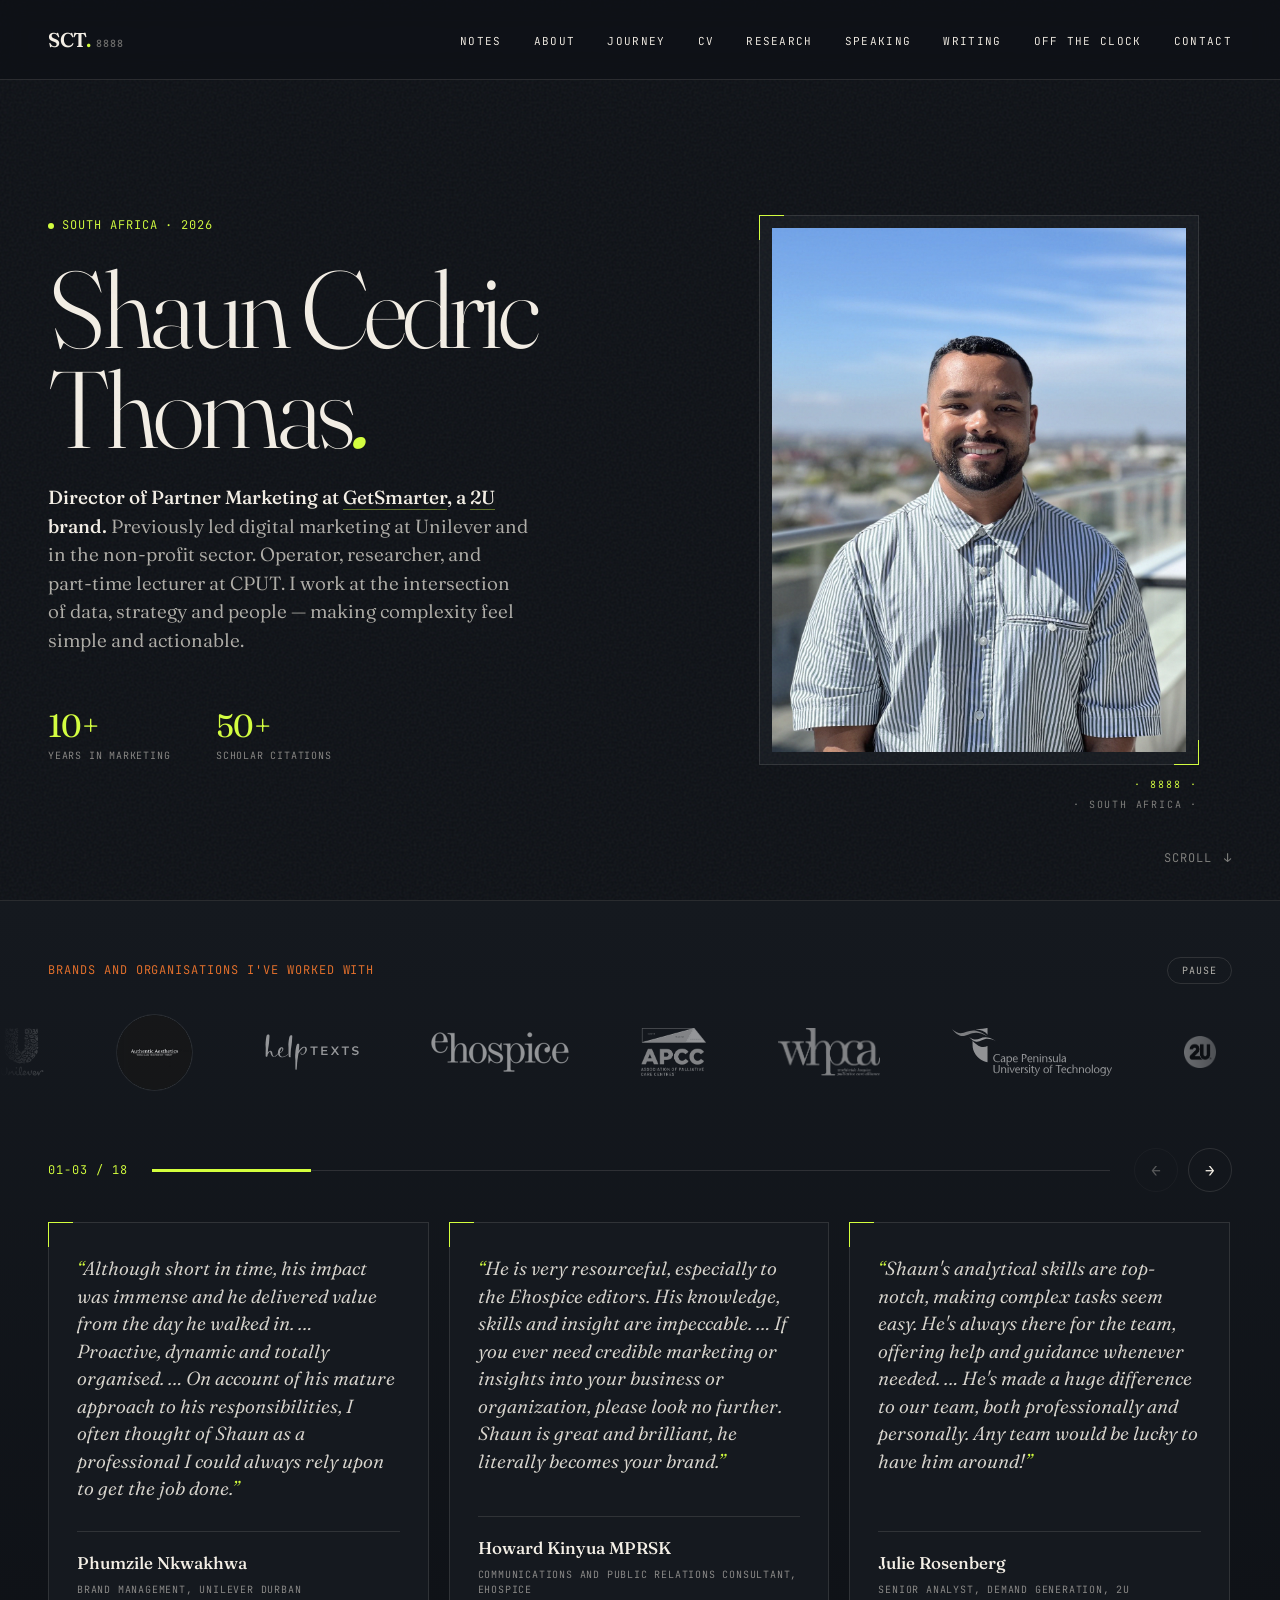
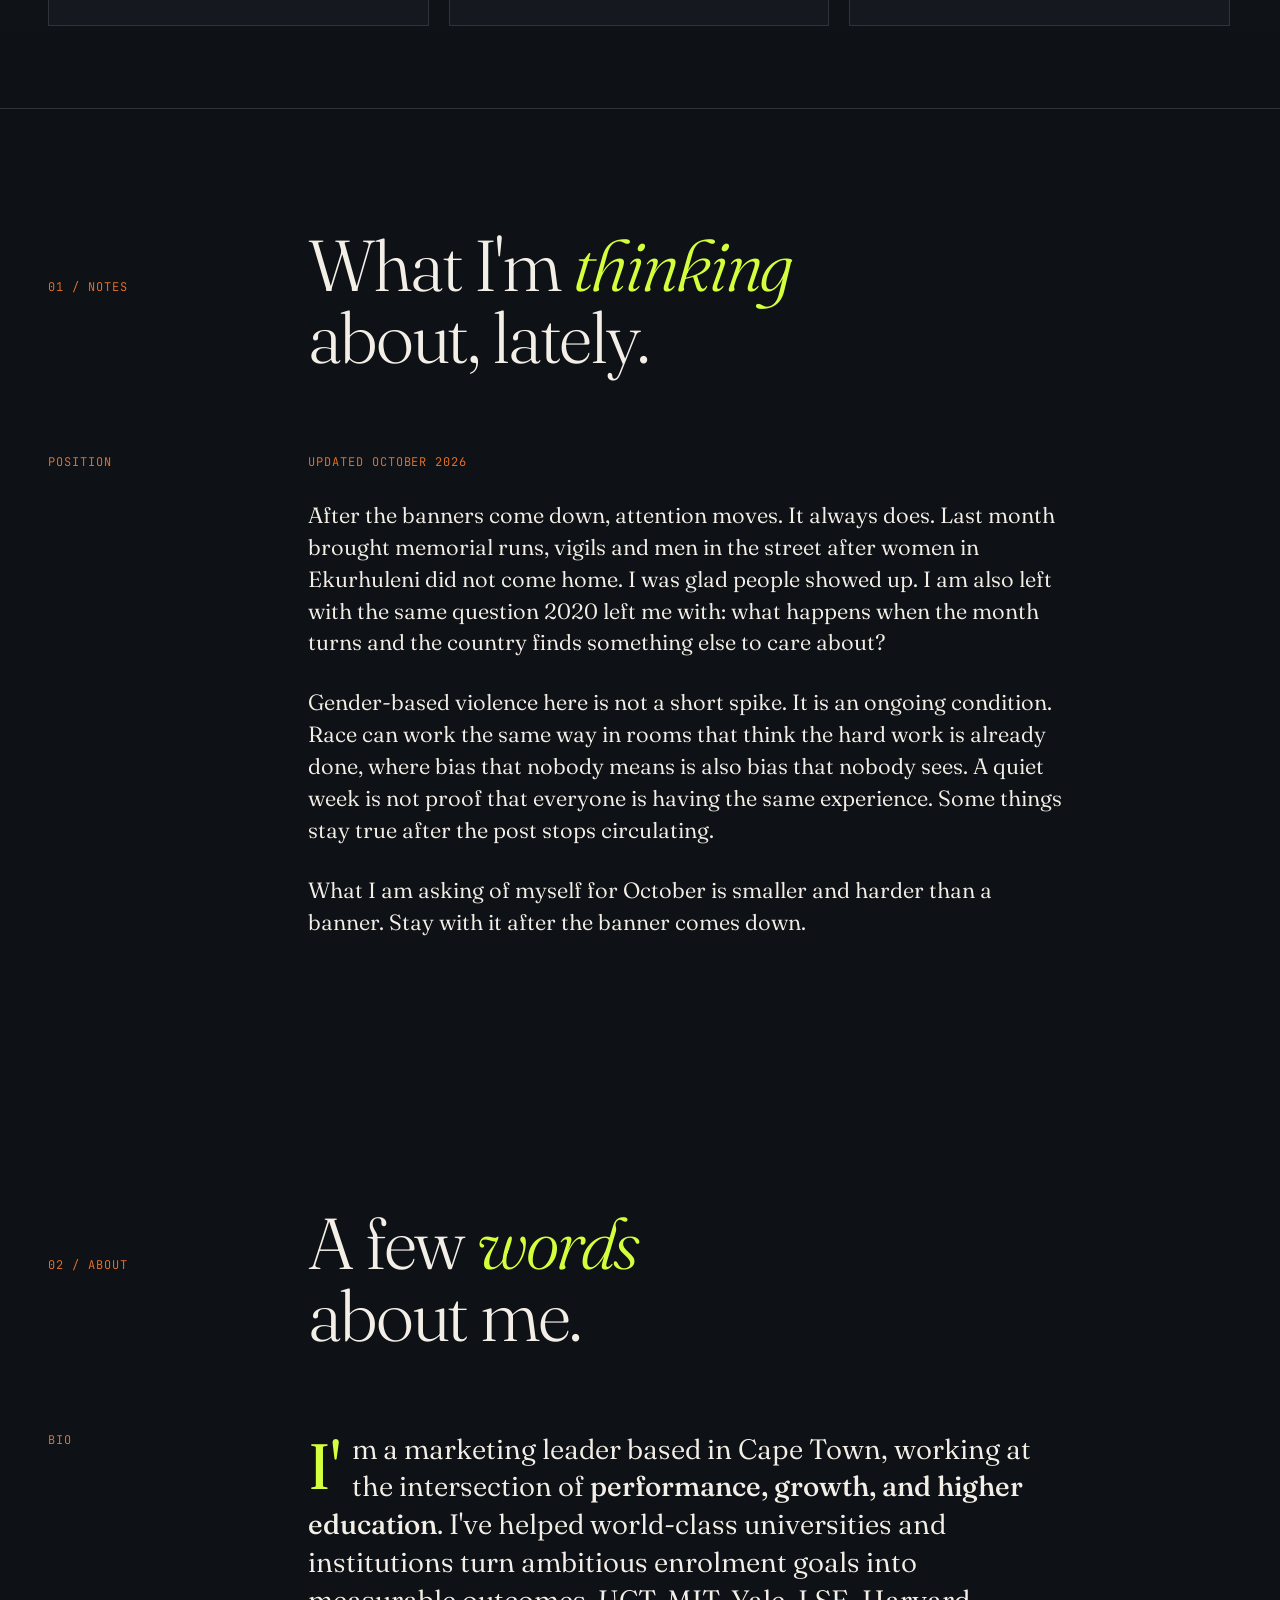
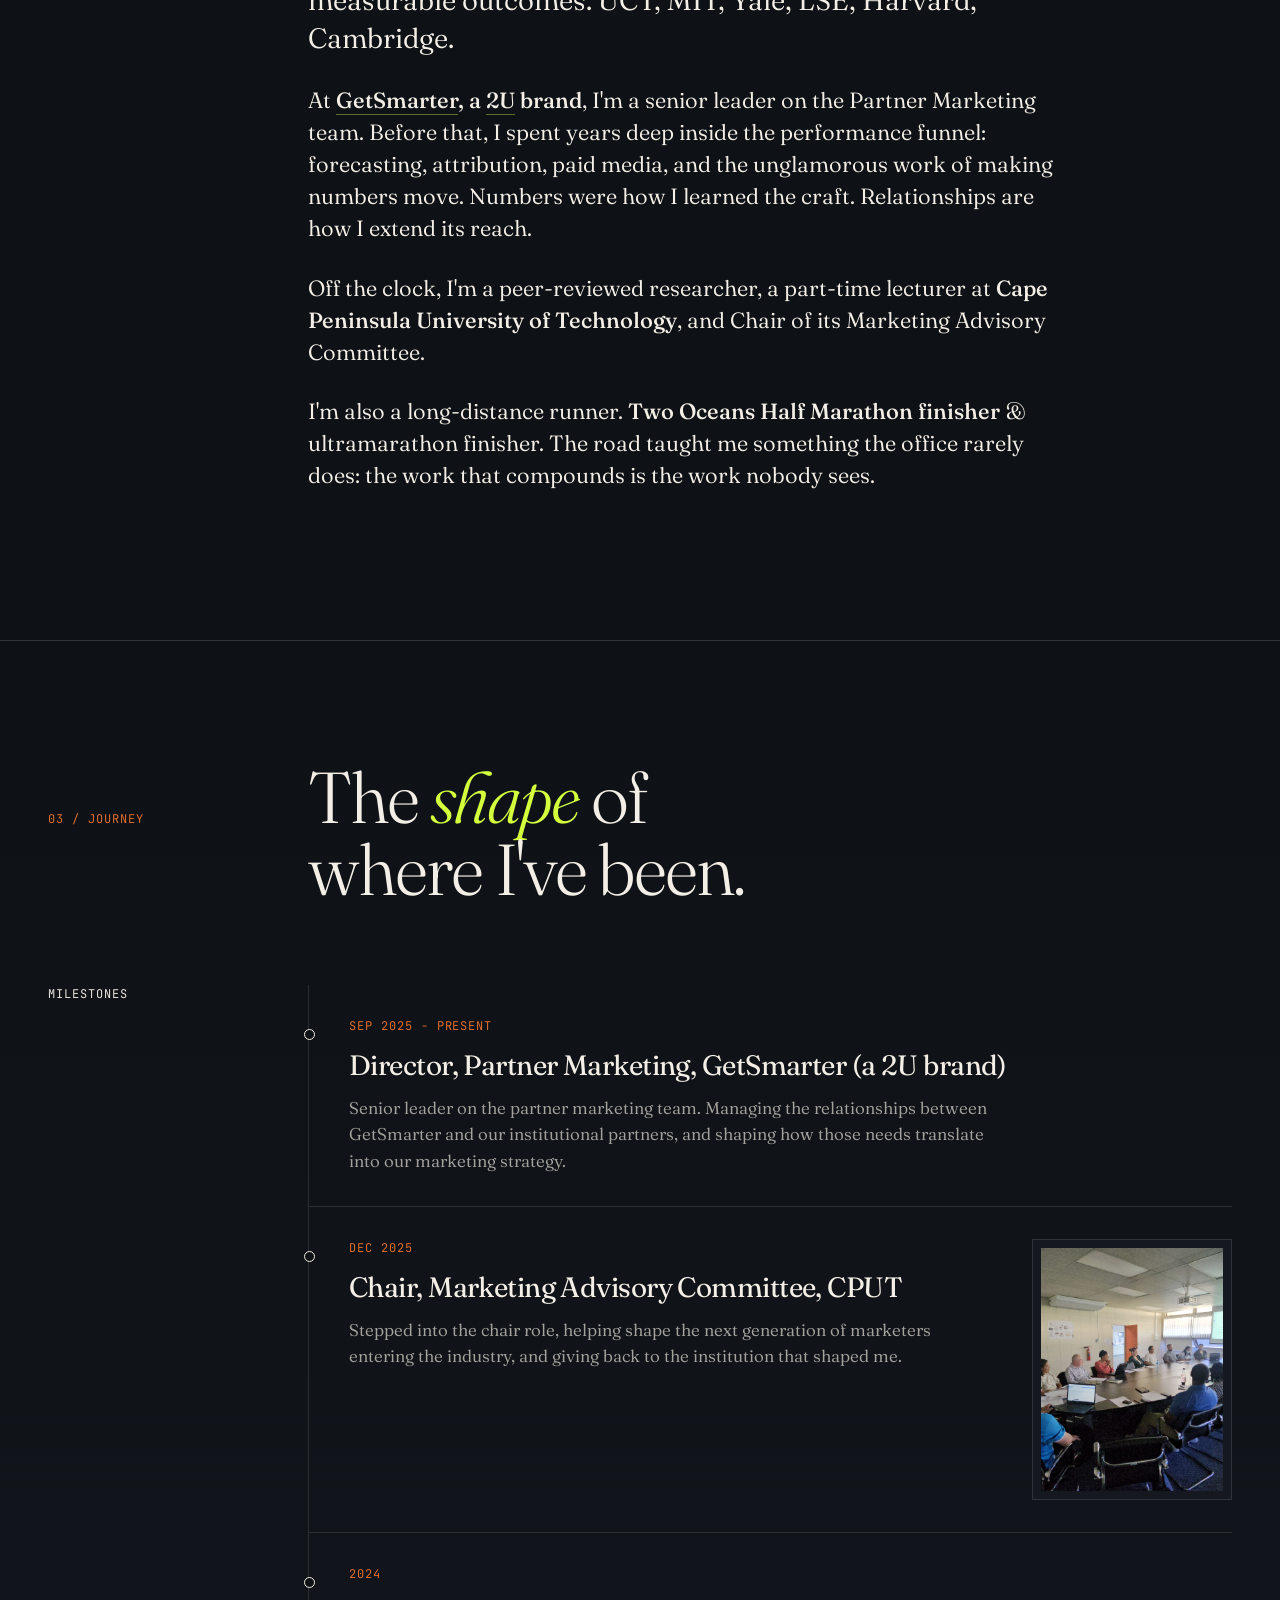
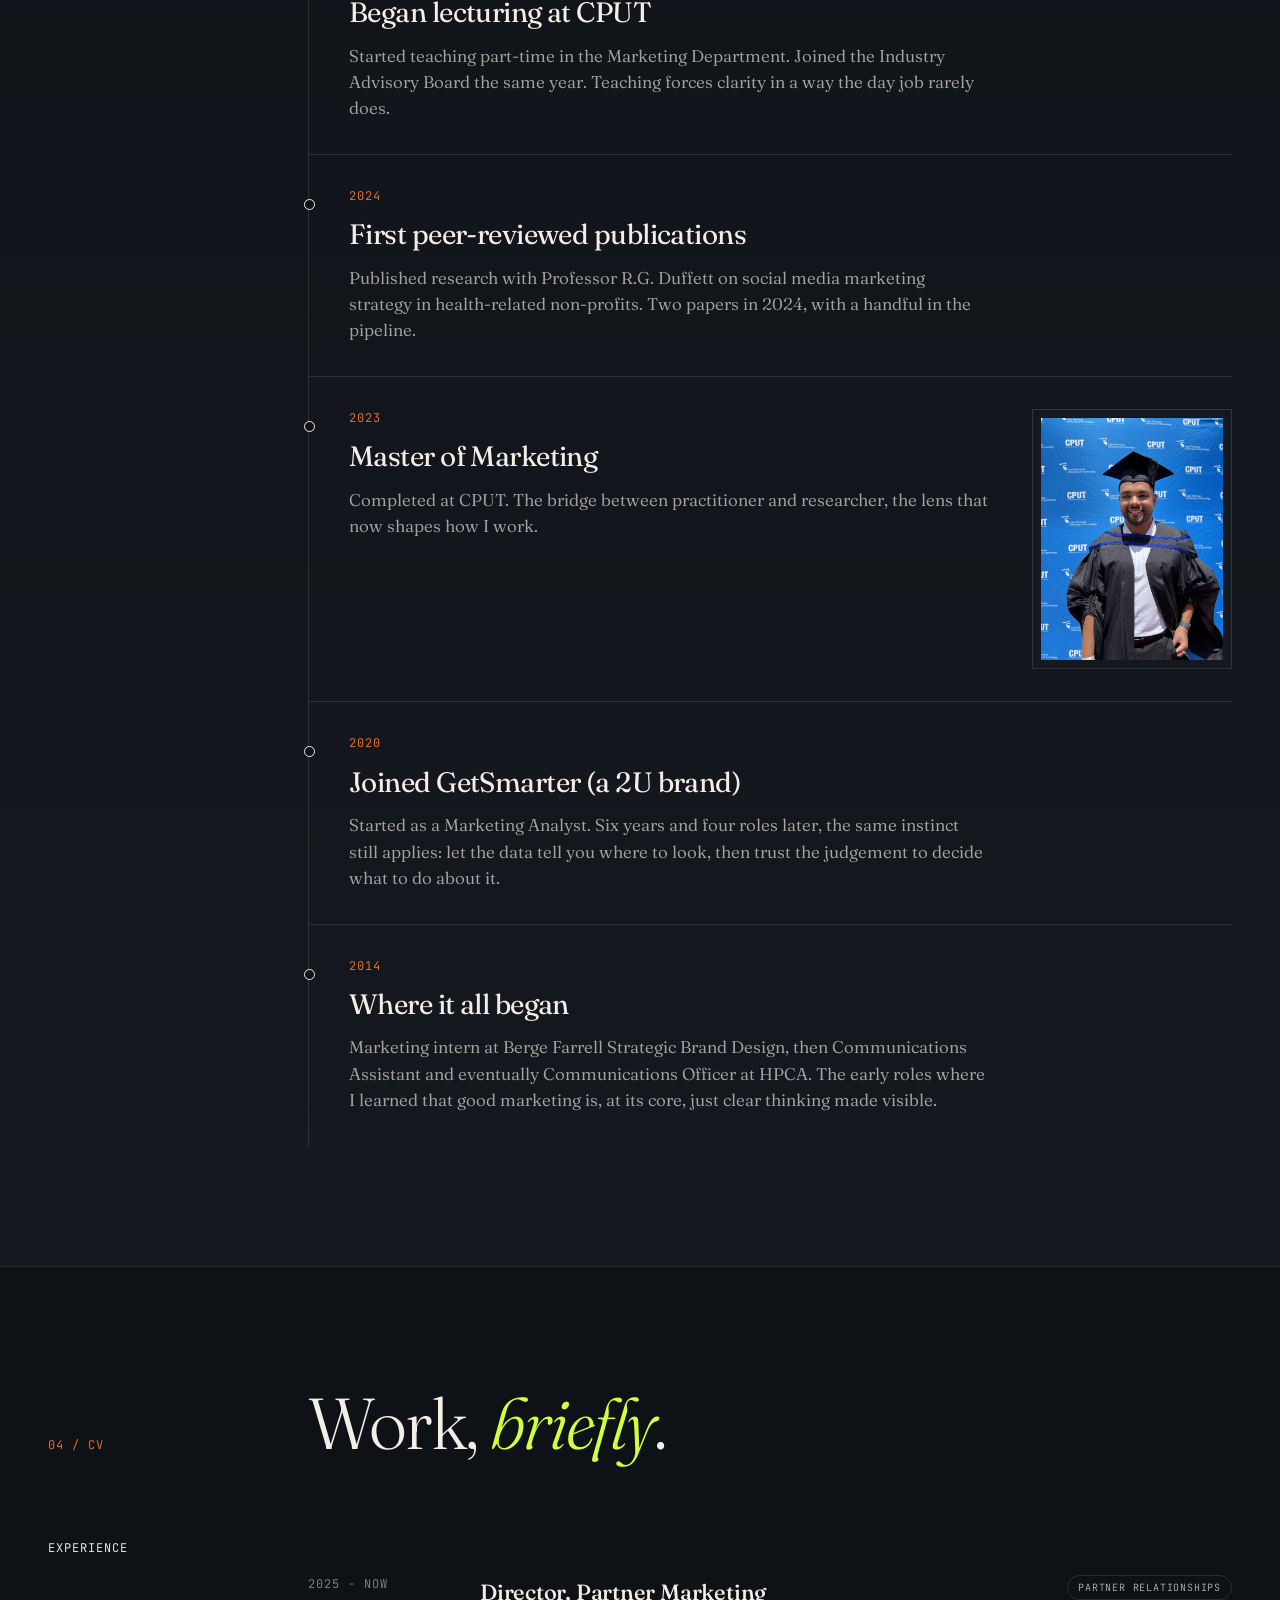
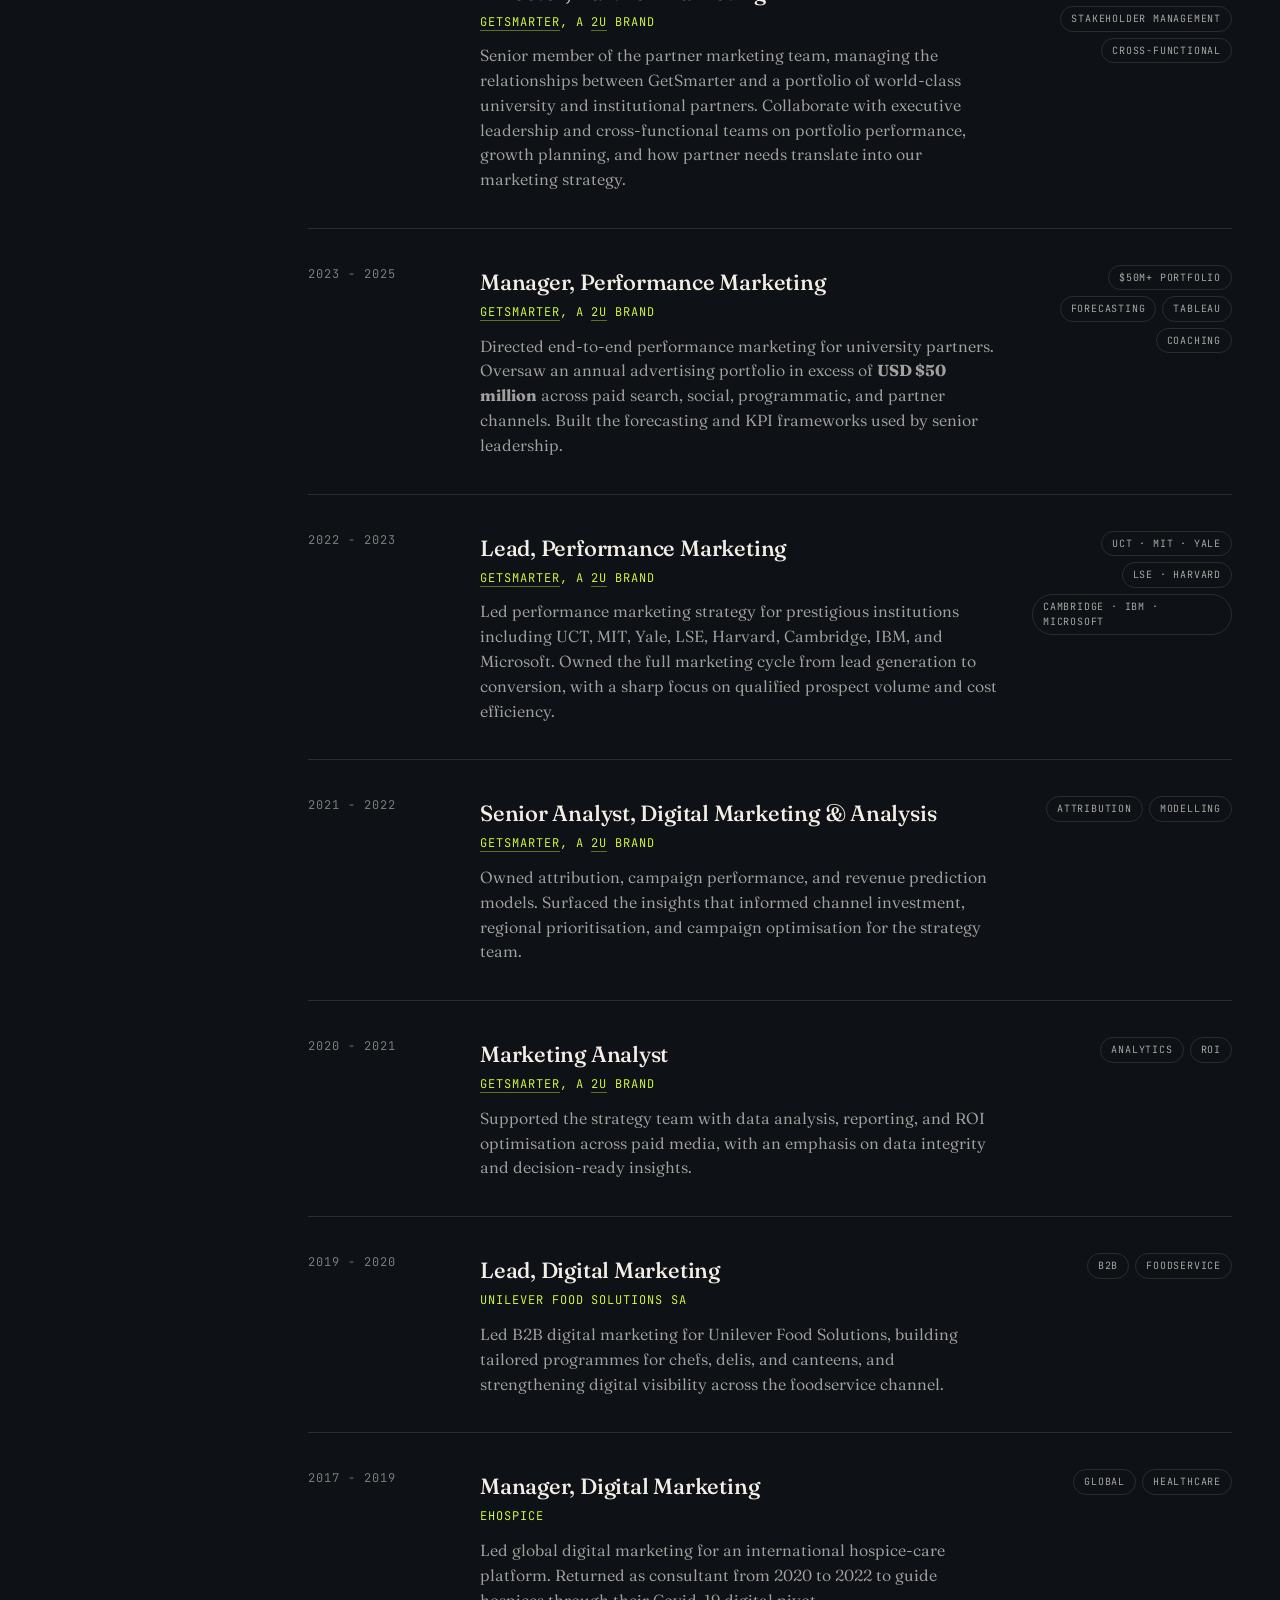
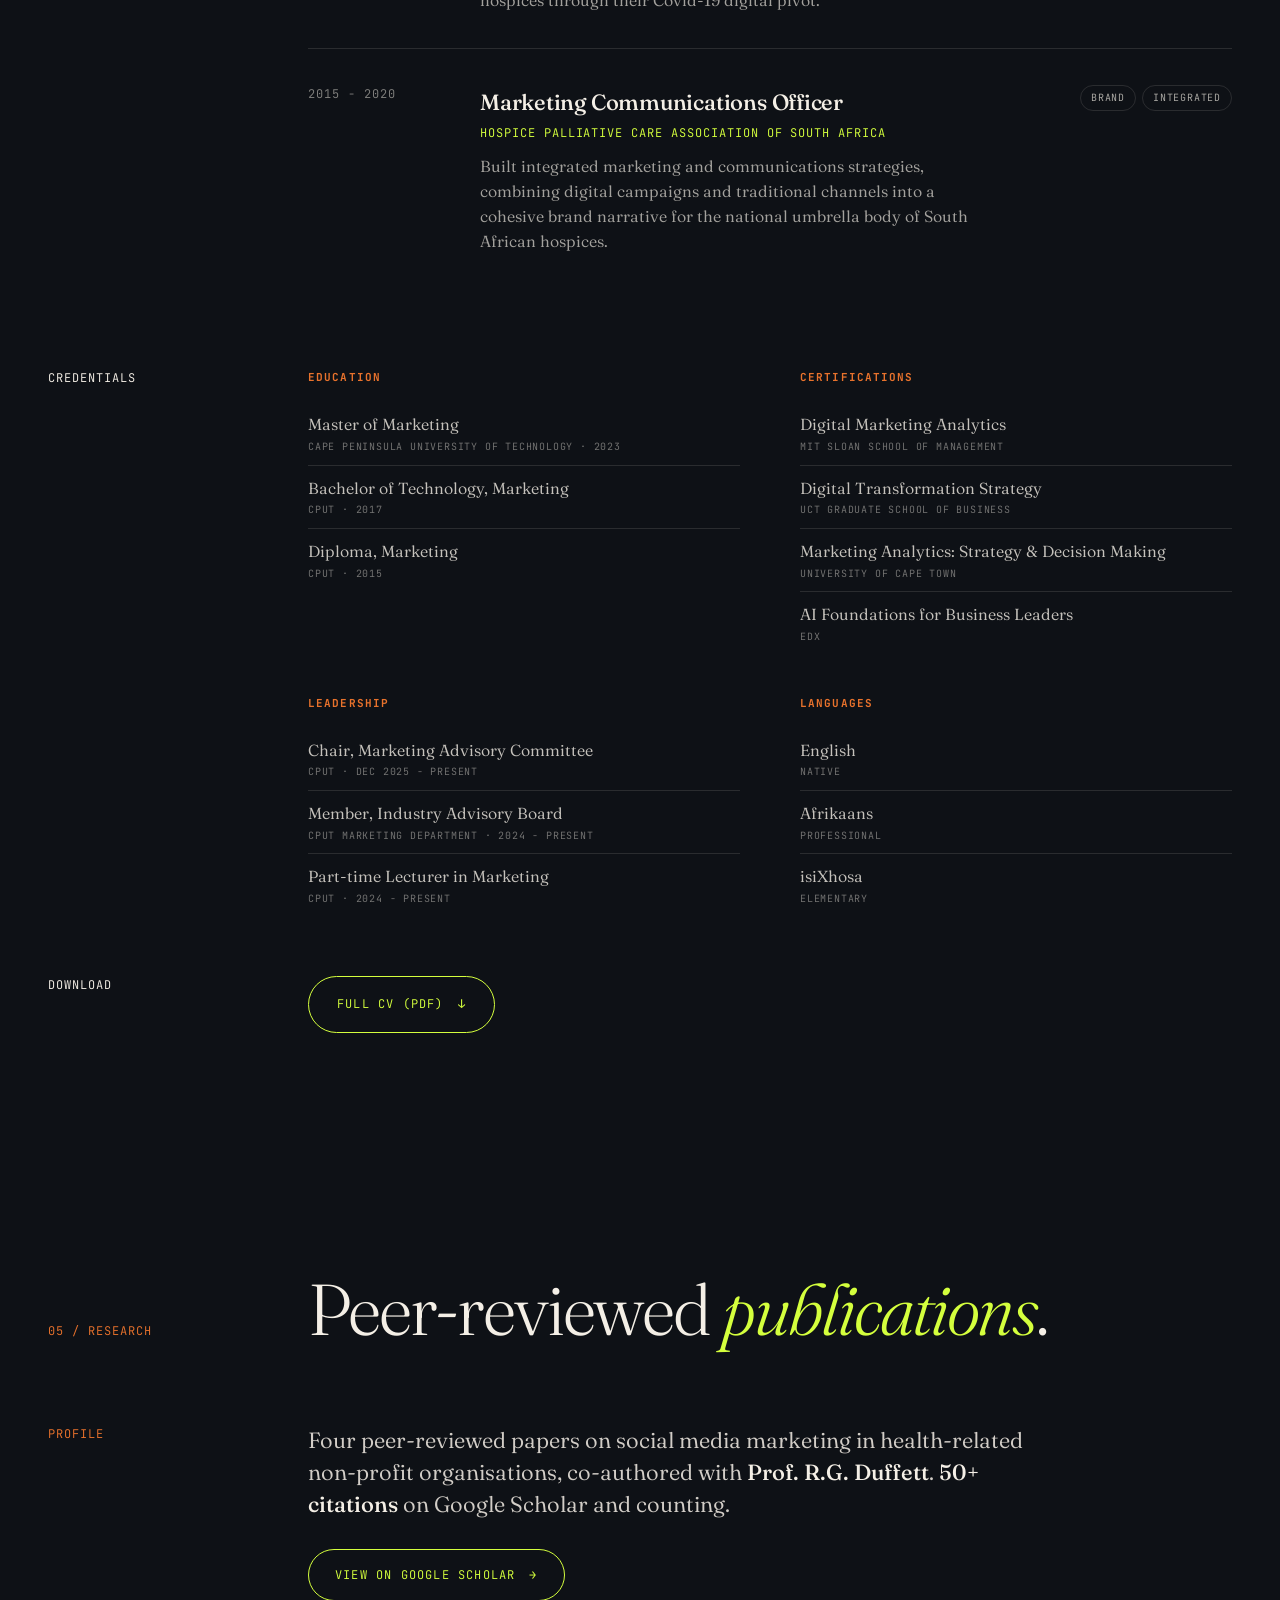
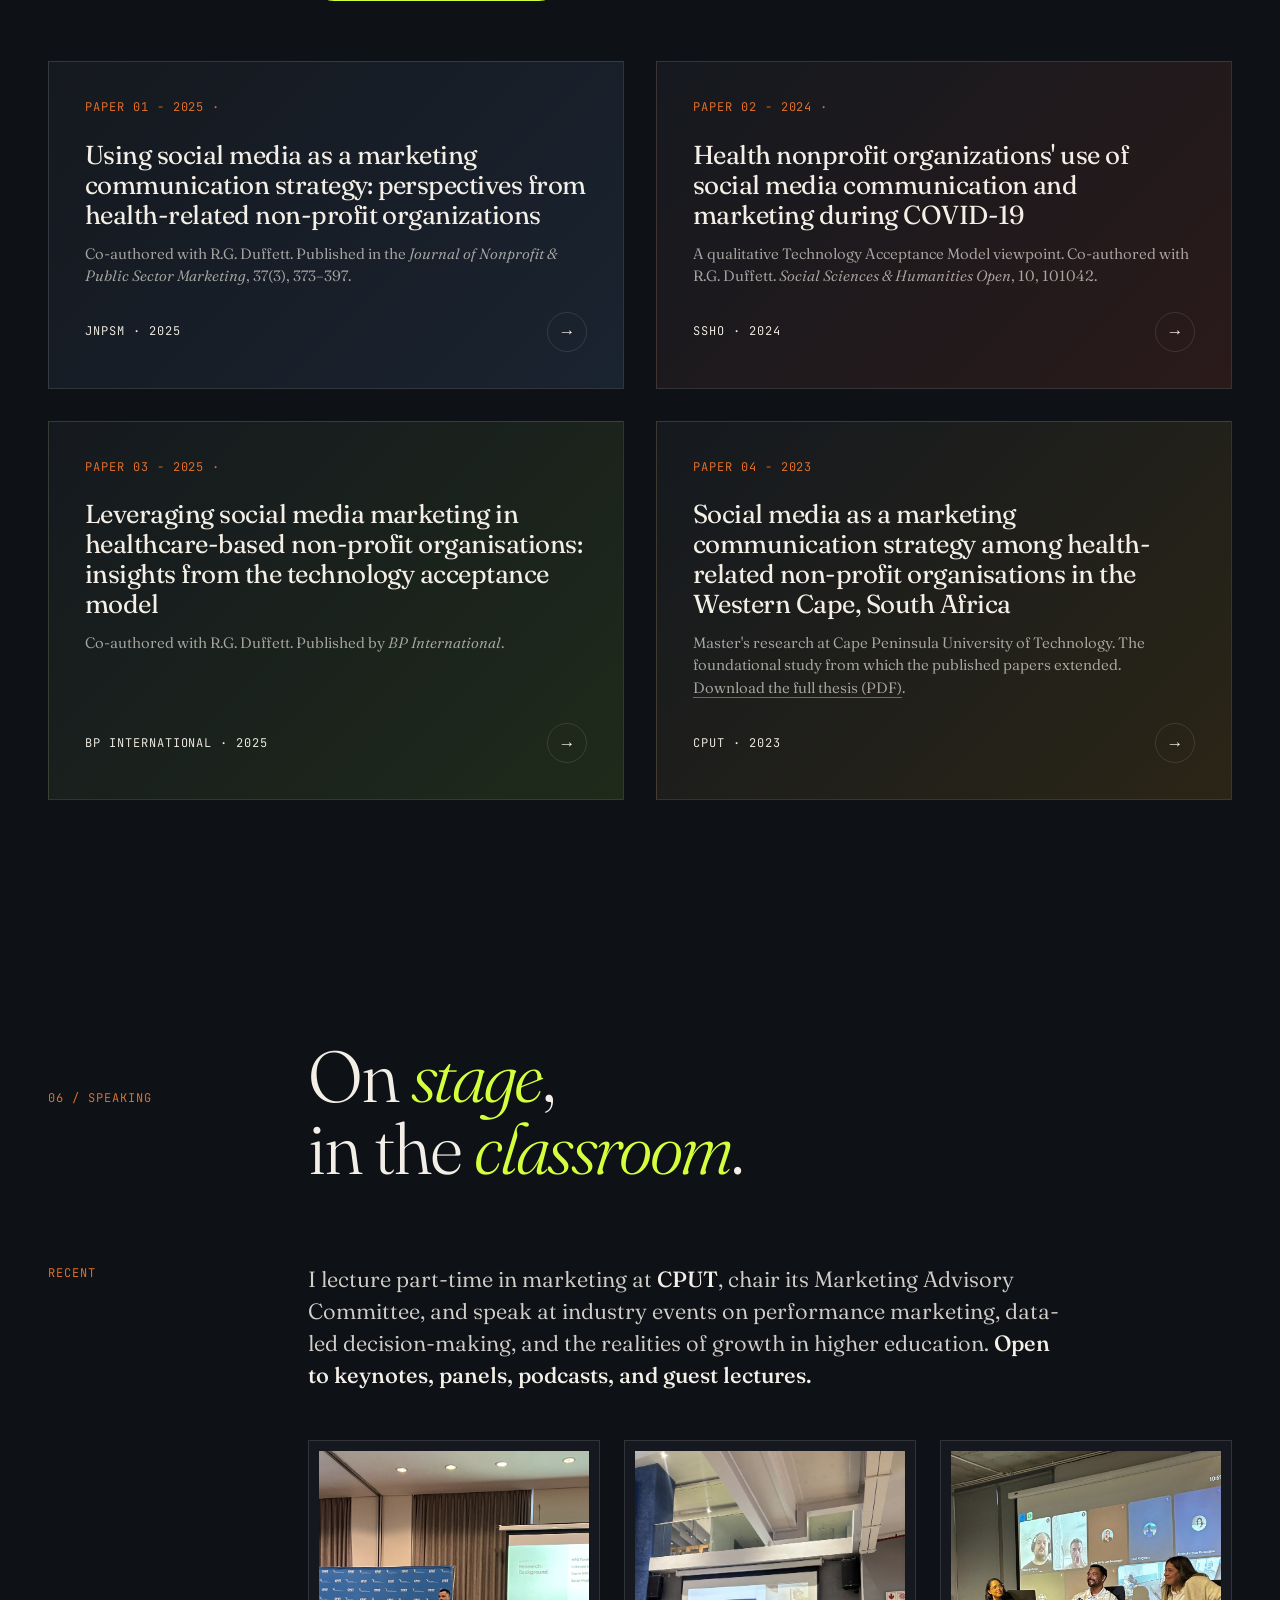
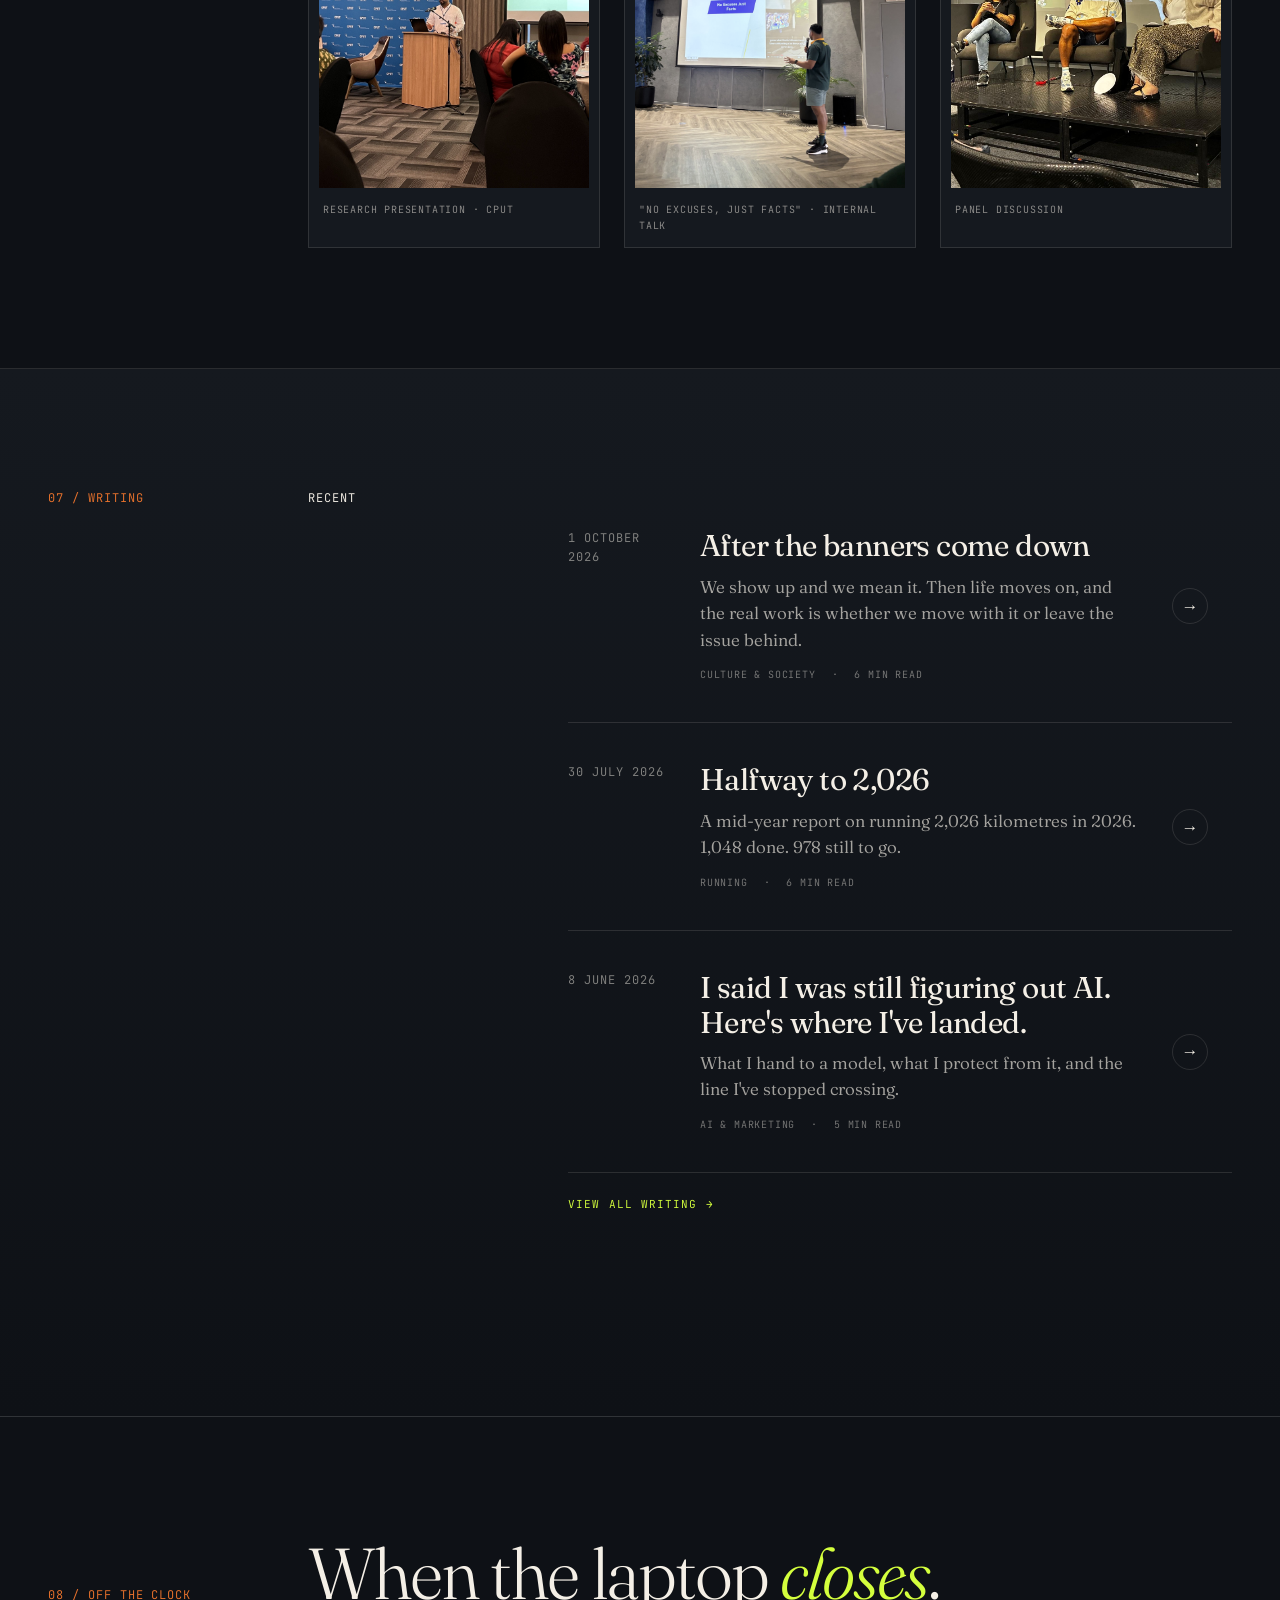
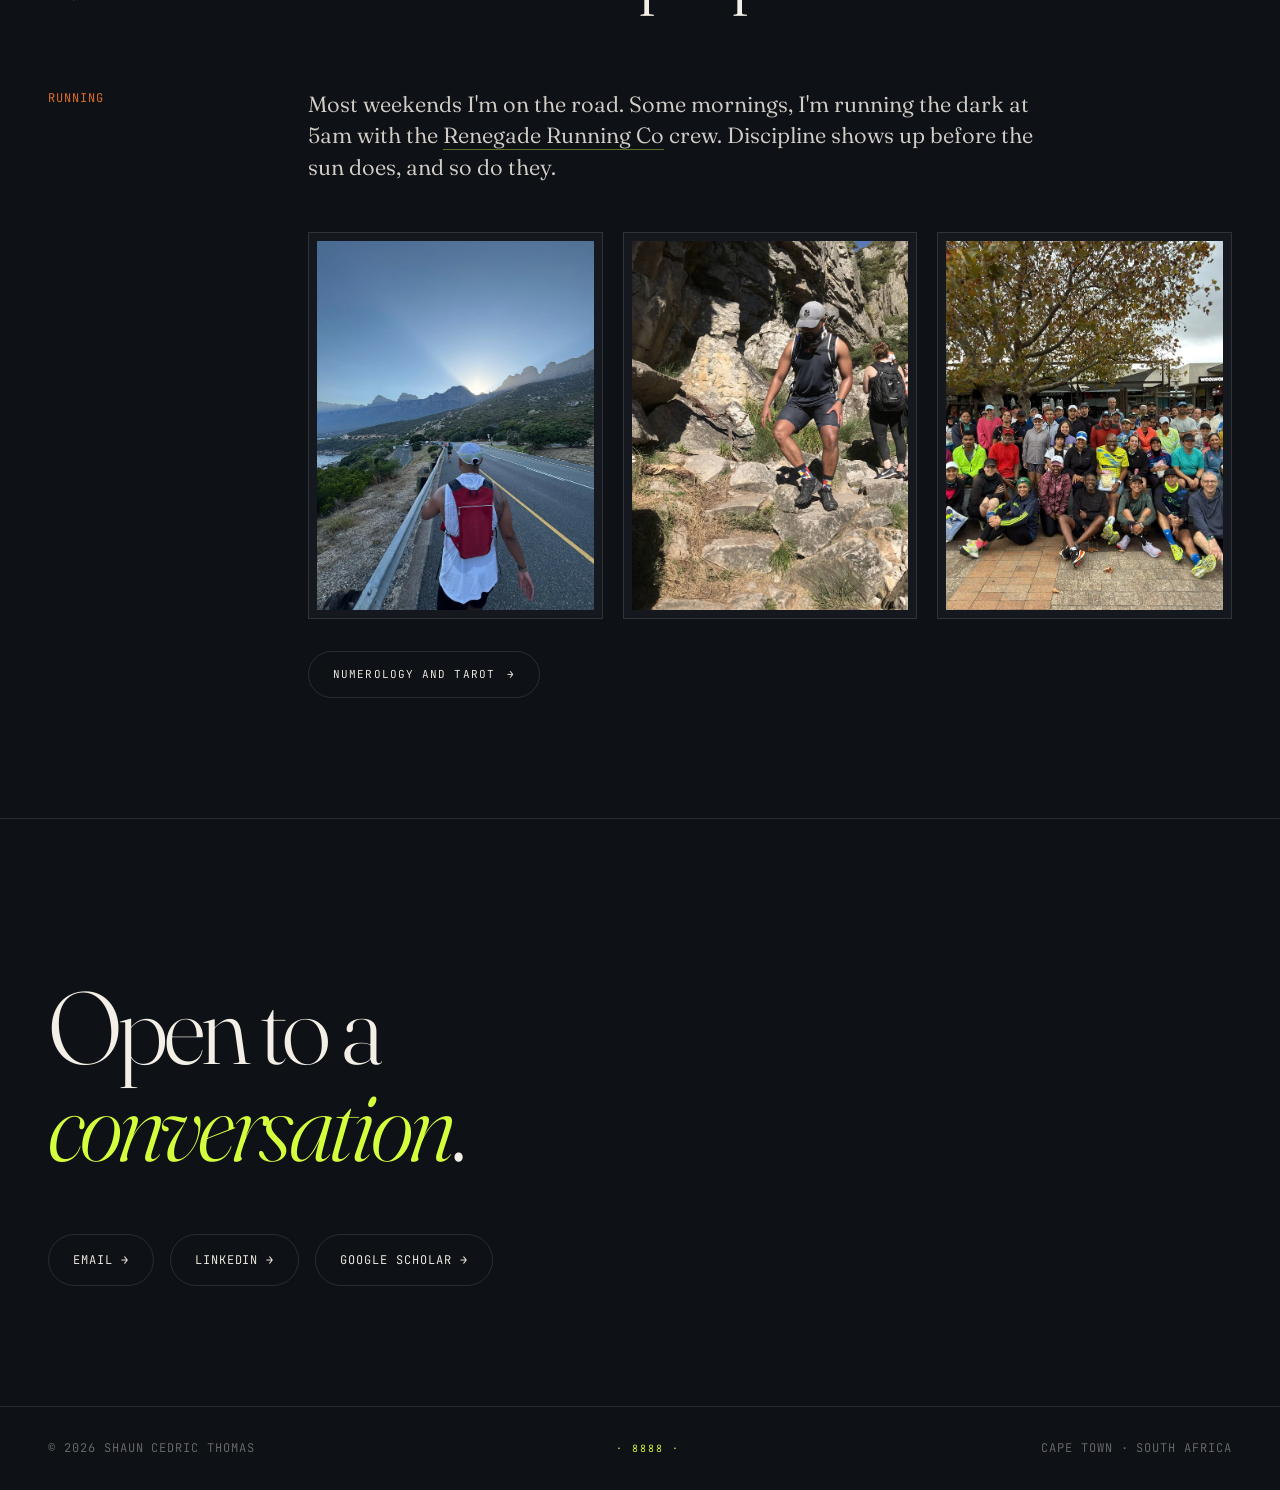
==== index.html @ e6fbcb28 "Draft: replace Off the Clock numerology line with a Numerology and Tarot callout" ====
<!DOCTYPE html>
<html lang="en">
<head>
<meta charset="UTF-8" />
<meta name="viewport" content="width=device-width, initial-scale=1.0" />
<meta name="color-scheme" content="dark" />
<meta name="theme-color" content="#0E1116" />
<meta name="supported-color-schemes" content="dark" />
<title>Shaun Cedric Thomas | Director, Partner Marketing · Performance & Growth Leader</title>

<!-- Primary SEO -->
<meta name="description" content="Shaun Cedric Thomas is Director of Partner Marketing at GetSmarter, a 2U brand, leading partner relationships for global higher-education and industry partners including UCT, MIT, Yale, LSE, Harvard, Cambridge, IBM and Microsoft. Master of Marketing, peer-reviewed researcher, and part-time lecturer at CPUT. Based in Cape Town, South Africa." />
<meta name="author" content="Shaun Cedric Thomas" />
<meta name="keywords" content="Shaun Cedric Thomas, Shaun Thomas, Director Partner Marketing, GetSmarter, 2U, performance marketing, growth marketing, Cape Town, higher education marketing, marketing analytics, partner marketing, paid media strategy, Master of Marketing CPUT" />
<link rel="canonical" href="https://shauncedricthomas.com/" />

<!-- Open Graph / Social -->
<meta property="og:type" content="profile" />
<meta property="og:title" content="Shaun Cedric Thomas · Director, Partner Marketing" />
<meta property="og:description" content="Performance and growth marketing leader. Director of Partner Marketing at GetSmarter, a 2U brand. Peer-reviewed researcher. Cape Town." />
<meta property="og:url" content="https://shauncedricthomas.com/" />
<meta property="og:image" content="https://shauncedricthomas.com/images/og-image.jpg" />
<meta property="og:image:width" content="1200" />
<meta property="og:image:height" content="630" />
<meta property="profile:first_name" content="Shaun" />
<meta property="profile:last_name" content="Thomas" />
<meta name="twitter:card" content="summary_large_image" />
<meta name="twitter:title" content="Shaun Cedric Thomas · Director, Partner Marketing" />
<meta name="twitter:description" content="Performance and growth marketing leader. Director of Partner Marketing at GetSmarter, a 2U brand." />
<meta name="twitter:image" content="https://shauncedricthomas.com/images/og-image.jpg" />

<!-- Favicons -->
<link rel="icon" type="image/png" sizes="32x32" href="images/favicon-32.png" />
<link rel="apple-touch-icon" sizes="180x180" href="images/apple-touch-icon.png" />

<link rel="preconnect" href="https://fonts.googleapis.com">
<link rel="preconnect" href="https://fonts.gstatic.com" crossorigin>
<link href="https://fonts.googleapis.com/css2?family=Fraunces:ital,opsz,wght@0,9..144,300..900;1,9..144,300..900&family=JetBrains+Mono:wght@400;500&display=swap" rel="stylesheet">
<link rel="stylesheet" href="styles-a.css" />
<link rel="stylesheet" href="styles-b.css" />
</head>
<body>
<nav aria-label="Primary">
  <div class="logo">SCT<span>.</span><small>8888</small></div>
  <ul>
    <li><a href="#notes">Notes</a></li>
    <li><a href="#about">About</a></li>
    <li><a href="#journey">Journey</a></li>
    <li><a href="#cv">CV</a></li>
    <li><a href="#research">Research</a></li>
    <li><a href="#speaking">Speaking</a></li>
    <li><a href="#thoughts">Writing</a></li>
    <li><a href="#off-clock">Off the Clock</a></li>
    <li><a href="#contact">Contact</a></li>
  </ul>
</nav>
<header class="hero" itemscope itemtype="https://schema.org/Person">
  <div class="hero-grid">
         <div class="hero-left">
        <div class="badge mono">South Africa · 2026</div>
        <h1><span itemprop="name">Shaun Cedric<br/>Thomas<em>.</em></span></h1>
        <p class="hero-tag"><strong>Director of Partner Marketing at <a href="https://getsmarter.com" target="_blank" rel="noopener" class="brand-link">GetSmarter</a>, a <a href="https://2u.com" target="_blank" rel="noopener" class="brand-link">2U</a> brand.</strong> Previously led digital marketing at Unilever and in the non-profit sector. Operator, researcher, and part-time lecturer at CPUT. I work at the intersection of data, strategy and people — making complexity feel simple and actionable.</p>
        <div class="hero-stats">
          <div class="stat"><div class="num">10+</div><div class="lbl">Years in Marketing</div></div>
          <div class="stat"><div class="num">50+</div><div class="lbl">Scholar Citations</div></div>
        </div>
      </div>
    <div class="hero-right">
      <div class="portrait-wrap">
        <img src="images/portrait.jpg" alt="Portrait of Shaun Cedric Thomas in Cape Town" itemprop="image" />
        <div class="portrait-caption mono">· 8888 ·</div>
        <div class="portrait-location mono">· South Africa ·</div>
      </div>
    </div>
  </div>
  <div class="scroll-cue mono">Scroll</div>
</header>
<main>
<section class="brands" id="brands" aria-labelledby="brands-label">
  <div class="brands-inner">
    <div class="brands-head">
      <p class="mono brands-label" id="brands-label">Brands and organisations I've worked with</p>
      <button type="button" class="marquee-toggle" id="marquee-toggle" aria-pressed="false" aria-label="Pause logo scrolling">Pause</button>
    </div>
  </div>
  <div class="marquee">
    <div class="marquee-pan">
    <div class="marquee-track">
    <ul class="marquee-list">
      <li><a class="brand-link-logo" href="https://www.unilever.com" target="_blank" rel="noopener noreferrer" aria-label="Unilever (opens in a new tab)"><img class="brand-logo mono-svg hover-lift h-lg" src="images/logos/unilever.svg" alt="Unilever" width="121" height="132" decoding="async" /></a></li>
      <li><a class="brand-link-logo" href="https://authenticaesthetics.co.za" target="_blank" rel="noopener noreferrer" aria-label="Authentic Aesthetics (opens in a new tab)"><img class="brand-logo logo-round" src="images/logos/authentic-aesthetics.png" alt="Authentic Aesthetics" width="240" height="240" decoding="async" /></a></li>
      <li><a class="brand-link-logo" href="https://helptexts.com" target="_blank" rel="noopener noreferrer" aria-label="Help Text (opens in a new tab)"><img class="brand-logo mono-svg h-md" src="images/logos/helptext.svg" alt="Help Text" width="262" height="100" decoding="async" /></a></li>
      <li><a class="brand-link-logo" href="https://ehospice.com" target="_blank" rel="noopener noreferrer" aria-label="eHospice (opens in a new tab)"><img class="brand-logo tone-sil" src="images/logos/ehospice-v2.png" alt="eHospice" width="552" height="160" decoding="async" /></a></li>
      <li><a class="brand-link-logo" href="https://apcc.org.za" target="_blank" rel="noopener noreferrer" aria-label="Association of Palliative Care Centres, APCC (opens in a new tab)"><img class="brand-logo tone-lift h-lg" src="images/logos/apcc-v2.png" alt="Association of Palliative Care Centres" width="390" height="288" decoding="async" /></a></li>
      <li><a class="brand-link-logo" href="https://thewhpca.org" target="_blank" rel="noopener noreferrer" aria-label="Worldwide Hospice Palliative Care Alliance (opens in a new tab)"><img class="brand-logo tone-lift h-lg" src="images/logos/whpca-v1.png" alt="Worldwide Hospice Palliative Care Alliance" width="211" height="100" decoding="async" /></a></li>
      <li><a class="brand-link-logo" href="https://www.cput.ac.za" target="_blank" rel="noopener noreferrer" aria-label="Cape Peninsula University of Technology, CPUT (opens in a new tab)"><img class="brand-logo tone-lift h-lg" src="images/logos/cput.svg" alt="Cape Peninsula University of Technology (CPUT)" width="250" height="75" decoding="async" /></a></li>
      <li><a class="brand-link-logo" href="https://2u.com" target="_blank" rel="noopener noreferrer" aria-label="2U (opens in a new tab)"><img class="brand-logo tone-flip h-sm" src="images/logos/2u-color.png" alt="2U" width="300" height="300" decoding="async" /></a></li>
      <li><a class="brand-link-logo" href="https://www.getsmarter.com" target="_blank" rel="noopener noreferrer" aria-label="GetSmarter (opens in a new tab)"><img class="brand-logo mono-svg h-sm" src="images/logos/getsmarter.svg" alt="GetSmarter" width="183" height="41" decoding="async" /></a></li>
      <li><a class="brand-link-logo" href="https://base-campsa.com" target="_blank" rel="noopener noreferrer" aria-label="Basecamp Bedouin Tents (opens in a new tab)"><img class="brand-logo tone-grey h-lg" src="images/logos/basecamp-bedouin-tents.png" alt="Basecamp Bedouin Tents" width="864" height="311" decoding="async" /></a></li>
    </ul>
    <ul class="marquee-list" aria-hidden="true">
      <li><a class="brand-link-logo" href="https://www.unilever.com" target="_blank" rel="noopener noreferrer" tabindex="-1"><img class="brand-logo mono-svg hover-lift h-lg" src="images/logos/unilever.svg" alt="" width="121" height="132" decoding="async" /></a></li>
      <li><a class="brand-link-logo" href="https://authenticaesthetics.co.za" target="_blank" rel="noopener noreferrer" tabindex="-1"><img class="brand-logo logo-round" src="images/logos/authentic-aesthetics.png" alt="" width="240" height="240" decoding="async" /></a></li>
      <li><a class="brand-link-logo" href="https://helptexts.com" target="_blank" rel="noopener noreferrer" tabindex="-1"><img class="brand-logo mono-svg h-md" src="images/logos/helptext.svg" alt="" width="262" height="100" decoding="async" /></a></li>
      <li><a class="brand-link-logo" href="https://ehospice.com" target="_blank" rel="noopener noreferrer" tabindex="-1"><img class="brand-logo tone-sil" src="images/logos/ehospice-v2.png" alt="" width="552" height="160" decoding="async" /></a></li>
      <li><a class="brand-link-logo" href="https://apcc.org.za" target="_blank" rel="noopener noreferrer" tabindex="-1"><img class="brand-logo tone-lift h-lg" src="images/logos/apcc-v2.png" alt="" width="390" height="288" decoding="async" /></a></li>
      <li><a class="brand-link-logo" href="https://thewhpca.org" target="_blank" rel="noopener noreferrer" tabindex="-1"><img class="brand-logo tone-lift h-lg" src="images/logos/whpca-v1.png" alt="" width="211" height="100" decoding="async" /></a></li>
      <li><a class="brand-link-logo" href="https://www.cput.ac.za" target="_blank" rel="noopener noreferrer" tabindex="-1"><img class="brand-logo tone-lift h-lg" src="images/logos/cput.svg" alt="" width="250" height="75" decoding="async" /></a></li>
      <li><a class="brand-link-logo" href="https://2u.com" target="_blank" rel="noopener noreferrer" tabindex="-1"><img class="brand-logo tone-flip h-sm" src="images/logos/2u-color.png" alt="" width="300" height="300" decoding="async" /></a></li>
      <li><a class="brand-link-logo" href="https://www.getsmarter.com" target="_blank" rel="noopener noreferrer" tabindex="-1"><img class="brand-logo mono-svg h-sm" src="images/logos/getsmarter.svg" alt="" width="183" height="41" decoding="async" /></a></li>
      <li><a class="brand-link-logo" href="https://base-campsa.com" target="_blank" rel="noopener noreferrer" tabindex="-1"><img class="brand-logo tone-grey h-lg" src="images/logos/basecamp-bedouin-tents.png" alt="" width="864" height="311" decoding="async" /></a></li>
    </ul>
    </div>
    </div>
  </div>
  <div class="brands-inner">
    <div class="carousel" role="region" aria-roledescription="carousel" aria-label="Recommendations from colleagues and clients">
      <div class="carousel-bar">
        <p class="mono carousel-count" id="carousel-count" aria-live="polite">01 / 18</p>
        <div class="carousel-progress" aria-hidden="true"><span id="carousel-progress"></span></div>
        <div class="carousel-btns">
          <button type="button" class="carousel-btn" id="carousel-prev" aria-label="Previous recommendations" aria-controls="carousel-track">&larr;</button>
          <button type="button" class="carousel-btn" id="carousel-next" aria-label="Next recommendations" aria-controls="carousel-track">&rarr;</button>
        </div>
      </div>
      <div class="carousel-track" id="carousel-track" tabindex="0" aria-label="Recommendations, scroll horizontally">
        <figure class="testimonial" role="group" aria-roledescription="slide" aria-label="1 of 18">
          <blockquote><p>Although short in time, his impact was immense and he delivered value from the day he walked in. … Proactive, dynamic and totally organised. … On account of his mature approach to his responsibilities, I often thought of Shaun as a professional I could always rely upon to get the job done.</p></blockquote>
          <figcaption><span class="t-name">Phumzile Nkwakhwa</span><span class="mono t-role">Brand Management, Unilever Durban</span></figcaption>
        </figure>
        <figure class="testimonial" role="group" aria-roledescription="slide" aria-label="2 of 18">
          <blockquote><p>He is very resourceful, especially to the Ehospice editors. His knowledge, skills and insight are impeccable. … If you ever need credible marketing or insights into your business or organization, please look no further. Shaun is great and brilliant, he literally becomes your brand.</p></blockquote>
          <figcaption><span class="t-name">Howard Kinyua MPRSK</span><span class="mono t-role">Communications and Public Relations Consultant, eHospice</span></figcaption>
        </figure>
        <figure class="testimonial" role="group" aria-roledescription="slide" aria-label="3 of 18">
          <blockquote><p>Shaun's analytical skills are top-notch, making complex tasks seem easy. He's always there for the team, offering help and guidance whenever needed. … He's made a huge difference to our team, both professionally and personally. Any team would be lucky to have him around!</p></blockquote>
          <figcaption><span class="t-name">Julie Rosenberg</span><span class="mono t-role">Senior Analyst, Demand Generation, 2U</span></figcaption>
        </figure>
        <figure class="testimonial" role="group" aria-roledescription="slide" aria-label="4 of 18">
          <blockquote><p>I have had the opportunity to work with many professionals in the digital marketing space, however, Shaun is someone that stands out head and shoulders as the best. His ability to navigate a complexed landscape and deliver results consistently is what makes him a top performer.</p></blockquote>
          <figcaption><span class="t-name">Yazid Bohardien</span><span class="mono t-role">Founder &amp; CEO</span></figcaption>
        </figure>
        <figure class="testimonial" role="group" aria-roledescription="slide" aria-label="5 of 18">
          <blockquote><p>Analytical, curious, creative, with the ability to craft the most compelling stories through data, Shaun is your star marketing analyst. Throw any data/marketing related challenge at him, he will come up with at least 4 different solutions. … Working with Shaun is an absolute privilege.</p></blockquote>
          <figcaption><span class="t-name">Anjali Ramburn, PhD</span><span class="mono t-role">Relationship-Driven Executive</span></figcaption>
        </figure>
        <figure class="testimonial" role="group" aria-roledescription="slide" aria-label="6 of 18">
          <blockquote><p>We are fortunate to have Shaun as a strategic and analytical thinking partner, sounding board, and support structure. … The combination of professionalism and his ability to have fun makes him a great employee.</p></blockquote>
          <figcaption><span class="t-name">Ché Wrenn</span><span class="mono t-role">Head of Sales, Asilia Africa</span></figcaption>
        </figure>
        <figure class="testimonial" role="group" aria-roledescription="slide" aria-label="7 of 18">
          <blockquote><p>Shaun was an integral part of my team and always a great co-thinker, substantiated with data and insights! What he brings to the team is a passionate drive for success, collaboration and value addition. … A true master at his craft!</p></blockquote>
          <figcaption><span class="t-name">Kabelo Serutle</span><span class="mono t-role">Relationship-Driven Executive, Rainmakers AFRICA</span></figcaption>
        </figure>
        <figure class="testimonial" role="group" aria-roledescription="slide" aria-label="8 of 18">
          <blockquote><p>Not only has he become someone I can turn to for advice or guidance on any given project, but someone I look up to in my role. He's an extremely hard worker with a never-say-die attitude and a genuine personality. …</p></blockquote>
          <figcaption><span class="t-name">Thomas Schroder</span><span class="mono t-role">Analytics Engineer</span></figcaption>
        </figure>
        <figure class="testimonial" role="group" aria-roledescription="slide" aria-label="9 of 18">
          <blockquote><p>Shaun is a tenacious and inspiring colleague. He always brings a smile and analytical eye to whatever project needs his attention and will get to the bottom of any conundrum. I value his input and appreciate the insights and guidance in the world of data he has provided me.</p></blockquote>
          <figcaption><span class="t-name">Kimberley Dale</span><span class="mono t-role">Founder, Unbridled Marketing</span></figcaption>
        </figure>
        <figure class="testimonial" role="group" aria-roledescription="slide" aria-label="10 of 18">
          <blockquote><p>Shaun is an extremely dedicated and driven individual who brings his all to each project. He is a strategic thinker, who is always looking for ways to improve performance. Shaun is meticulous and takes a lot of pride in his work. …</p></blockquote>
          <figcaption><span class="t-name">Meggan Kristiansen</span><span class="mono t-role">LinkedIn Ads Senior Strategist, Fill My Funnel</span></figcaption>
        </figure>
        <figure class="testimonial" role="group" aria-roledescription="slide" aria-label="11 of 18">
          <blockquote><p>Shaun has impressed me as someone always willing to push himself to achieve the best results. He is easy to work with and adds character to the team. He has also built a skillset that is beneficial to marketing spend strategy.</p></blockquote>
          <figcaption><span class="t-name">Tristan Pringle</span><span class="mono t-role">Executive coach and facilitator</span></figcaption>
        </figure>
        <figure class="testimonial" role="group" aria-roledescription="slide" aria-label="12 of 18">
          <blockquote><p>Shaun is such an asset, as human and as a professional! … Often a shortfall of data folk is that they cannot turn the patterns within the numbers, into action. The success that Shaun has delivered during my time working with him is arguably due to his exceptional ability to do just this.</p></blockquote>
          <figcaption><span class="t-name">Ilhaam Ismail</span><span class="mono t-role">Performance Marketing Lead</span></figcaption>
        </figure>
        <figure class="testimonial" role="group" aria-roledescription="slide" aria-label="13 of 18">
          <blockquote><p>Having worked alongside Shaun, I can, with confidence, say that he is undeniably a hard worker, consistently demonstrating a strong work ethic and dedication to his tasks. … One of Shaun's outstanding traits is his honesty, creating an atmosphere of trust and reliability. …</p></blockquote>
          <figcaption><span class="t-name">Keamogetswe Mdhluli</span><span class="mono t-role">Strategy, Brand, Consumer Insights</span></figcaption>
        </figure>
        <figure class="testimonial" role="group" aria-roledescription="slide" aria-label="14 of 18">
          <blockquote><p>I had the pleasure of working closely with Shaun for several years and in our time together I witnessed his problem solving skills using very strategic methods that were both efficient and effective. … Shaun's love for data and data driven decisions is what makes him so great at what he does.</p></blockquote>
          <figcaption><span class="t-name">Nelani Sopangisa</span><span class="mono t-role">Paid Media Manager</span></figcaption>
        </figure>
        <figure class="testimonial" role="group" aria-roledescription="slide" aria-label="15 of 18">
          <blockquote><p>Shaun is an incredibly hard working and passionate individual, who not only gives his all to his work, but aims to foster positive relationships with his colleagues. He has a wide array of skills, and tackles problems while remaining focused. … Shaun is an asset to any company!</p></blockquote>
          <figcaption><span class="t-name">Eleni Tatayas</span><span class="mono t-role">Paid Media Specialist</span></figcaption>
        </figure>
        <figure class="testimonial" role="group" aria-roledescription="slide" aria-label="16 of 18">
          <blockquote><p>I find his skill-set in the digital world is of a high level and he is a creative and ideas-driven young man. … I feel sure that he will always add excellent value to the organisations he works in.</p></blockquote>
          <figcaption><span class="t-name">Gavin Cowley</span><span class="mono t-role">Marketing Consultant, retired Marketing Director at adidas South Africa</span></figcaption>
        </figure>
        <figure class="testimonial" role="group" aria-roledescription="slide" aria-label="17 of 18">
          <blockquote><p>It has been a pleasure to work on collaborative projects with Shaun over the past couple of years in our complementary roles in communication on hospice and palliative care. Shaun has always been more than willing to assist the organisation I work for with projects …</p></blockquote>
          <figcaption><span class="t-name">Sue Boucher</span><span class="mono t-role">Programme &amp; Communications Manager, PatchSA</span></figcaption>
        </figure>
        <figure class="testimonial" role="group" aria-roledescription="slide" aria-label="18 of 18">
          <blockquote><p>Shaun Thomas is a very motivated and vibrant individual. He constantly challenges the boundaries to reach magnificent results. …</p></blockquote>
          <figcaption><span class="t-name">Angelica Hendricks-Bester</span><span class="mono t-role">Brand Manager</span></figcaption>
        </figure>
      </div>
    </div>
  </div>
</section>
<section id="notes" aria-labelledby="notes-heading">
  <div class="section-head">
    <div class="mono section-num">01 / Notes</div>
    <h2 id="notes-heading">What I'm <em>thinking</em><br/>about, lately.</h2>
  </div>
  <div class="about-grid">
    <div class="mono">Position</div>
    <div class="about-text">
      <div class="mono" style="margin-bottom: 28px; color: var(--amber); letter-spacing: 0.08em;">Updated October 2026</div>
      <!-- position-note refreshed 2026-10-01 -->
      <p>After the banners come down, attention moves. It always does. Last month brought memorial runs, vigils and men in the street after women in Ekurhuleni did not come home. I was glad people showed up. I am also left with the same question 2020 left me with: what happens when the month turns and the country finds something else to care about?</p>
      <p>Gender-based violence here is not a short spike. It is an ongoing condition. Race can work the same way in rooms that think the hard work is already done, where bias that nobody means is also bias that nobody sees. A quiet week is not proof that everyone is having the same experience. Some things stay true after the post stops circulating.</p>
      <p>What I am asking of myself for October is smaller and harder than a banner. Stay with it after the banner comes down.</p>
    </div>
  </div>
</section>
<section id="about" aria-labelledby="about-heading">
  <div class="section-head">
    <div class="mono section-num">02 / About</div>
    <h2 id="about-heading">A few <em>words</em><br/>about me.</h2>
  </div>
  <div class="about-grid">
    <div class="mono">Bio</div>
    <div class="about-text">
      <p>I'm a marketing leader based in Cape Town, working at the intersection of <strong>performance, growth, and higher education</strong>. I've helped world-class universities and institutions turn ambitious enrolment goals into measurable outcomes. UCT, MIT, Yale, LSE, Harvard, Cambridge. </p>
      <p>At <strong><a href="https://getsmarter.com" target="_blank" rel="noopener" class="brand-link">GetSmarter</a>, a <a href="https://2u.com" target="_blank" rel="noopener" class="brand-link">2U</a> brand</strong>, I'm a senior leader on the Partner Marketing team. Before that, I spent years deep inside the performance funnel: forecasting, attribution, paid media, and the unglamorous work of making numbers move. Numbers were how I learned the craft. Relationships are how I extend its reach.</p>
      <p>Off the clock, I'm a peer-reviewed researcher, a part-time lecturer at <strong>Cape Peninsula University of Technology</strong>, and Chair of its Marketing Advisory Committee.
      <p>I'm also a long-distance runner. <strong>Two Oceans Half Marathon finisher</strong> & ultramarathon finisher. The road taught me something the office rarely does: the work that compounds is the work nobody sees.</p>
    </div>
  </div>
</section>
<section class="journey" id="journey" aria-labelledby="journey-heading">
  <div class="journey-inner">
    <div class="section-head">
      <div class="mono section-num">03 / Journey</div>
      <h2 id="journey-heading">The <em>shape</em> of<br/>where I've been.</h2>
    </div>
    <div class="timeline">
      <div class="mono">Milestones</div>
      <div class="timeline-list">
        <div class="milestone">
          <div class="mono milestone-year">Sep 2025 - Present</div>
          <h3>Director, Partner Marketing, GetSmarter (a 2U brand)</h3>
          <p>Senior leader on the partner marketing team. Managing the relationships between GetSmarter and our institutional partners, and shaping how those needs translate into our marketing strategy.</p>
        </div>
        <div class="milestone milestone-with-photo">
          <div class="milestone-content">
            <div class="mono milestone-year">Dec 2025</div>
            <h3>Chair, Marketing Advisory Committee, CPUT</h3>
            <p>Stepped into the chair role, helping shape the next generation of marketers entering the industry, and giving back to the institution that shaped me.</p>
          </div>
          <figure class="milestone-photo">
            <img src="images/board.jpg" alt="The CPUT Marketing Advisory Committee in session, the day Shaun Cedric Thomas was nominated as chair" />
          </figure>
        </div>
        <div class="milestone">
          <div class="mono milestone-year">2024</div>
          <h3>Began lecturing at CPUT</h3>
          <p>Started teaching part-time in the Marketing Department. Joined the Industry Advisory Board the same year. Teaching forces clarity in a way the day job rarely does.</p>
        </div>
        <div class="milestone">
          <div class="mono milestone-year">2024</div>
          <h3>First peer-reviewed publications</h3>
          <p>Published research with Professor R.G. Duffett on social media marketing strategy in health-related non-profits. Two papers in 2024, with a handful in the pipeline.</p>
        </div>
        <div class="milestone milestone-with-photo">
          <div class="milestone-content">
            <div class="mono milestone-year">2023</div>
            <h3>Master of Marketing</h3>
            <p>Completed at CPUT. The bridge between practitioner and researcher, the lens that now shapes how I work.</p>
          </div>
          <figure class="milestone-photo">
            <img src="images/graduation.jpg" alt="Shaun Cedric Thomas at his Master of Marketing graduation, CPUT" />
          </figure>
        </div>
        <div class="milestone">
          <div class="mono milestone-year">2020</div>
          <h3>Joined GetSmarter (a 2U brand)</h3>
          <p>Started as a Marketing Analyst. Six years and four roles later, the same instinct still applies: let the data tell you where to look, then trust the judgement to decide what to do about it.</p>
        </div>
        <div class="milestone">
          <div class="mono milestone-year">2014</div>
          <h3>Where it all began</h3>
          <p>Marketing intern at Berge Farrell Strategic Brand Design, then Communications Assistant and eventually Communications Officer at HPCA. The early roles where I learned that good marketing is, at its core, just clear thinking made visible.</p>
        </div>
      </div>
    </div>
  </div>
</section>
<section id="cv" aria-labelledby="cv-heading">
  <div class="section-head">
    <div class="mono section-num">04 / CV</div>
    <h2 id="cv-heading">Work, <em>briefly</em>.</h2>
  </div>
  <div class="cv-grid">
    <div class="mono">Experience</div>
    <div class="cv-list">
      <div class="cv-row">
        <div class="cv-date mono">2025 - Now</div>
        <div class="cv-role">
          <h4>Director, Partner Marketing</h4>
          <div class="company mono"><a href="https://getsmarter.com" target="_blank" rel="noopener" class="brand-link">GetSmarter</a>, a <a href="https://2u.com" target="_blank" rel="noopener" class="brand-link">2U</a> brand</div>
          <p>Senior member of the partner marketing team, managing the relationships between GetSmarter and a portfolio of world-class university and institutional partners. Collaborate with executive leadership and cross-functional teams on portfolio performance, growth planning, and how partner needs translate into our marketing strategy.</p>
        </div>
        <div class="cv-tags">
          <span class="tag">Partner Relationships</span>
          <span class="tag">Stakeholder Management</span>
          <span class="tag">Cross-Functional</span>
        </div>
      </div>
      <div class="cv-row">
        <div class="cv-date mono">2023 - 2025</div>
        <div class="cv-role">
          <h4>Manager, Performance Marketing</h4>
          <div class="company mono"><a href="https://getsmarter.com" target="_blank" rel="noopener" class="brand-link">GetSmarter</a>, a <a href="https://2u.com" target="_blank" rel="noopener" class="brand-link">2U</a> brand</div>
          <p>Directed end-to-end performance marketing for university partners. Oversaw an annual advertising portfolio in excess of <strong>USD $50 million</strong> across paid search, social, programmatic, and partner channels. Built the forecasting and KPI frameworks used by senior leadership.</p>
        </div>
        <div class="cv-tags">
          <span class="tag">$50M+ Portfolio</span>
          <span class="tag">Forecasting</span>
          <span class="tag">Tableau</span>
          <span class="tag">Coaching</span>
        </div>
      </div>
      <div class="cv-row">
        <div class="cv-date mono">2022 - 2023</div>
        <div class="cv-role">
          <h4>Lead, Performance Marketing</h4>
          <div class="company mono"><a href="https://getsmarter.com" target="_blank" rel="noopener" class="brand-link">GetSmarter</a>, a <a href="https://2u.com" target="_blank" rel="noopener" class="brand-link">2U</a> brand</div>
          <p>Led performance marketing strategy for prestigious institutions including UCT, MIT, Yale, LSE, Harvard, Cambridge, IBM, and Microsoft. Owned the full marketing cycle from lead generation to conversion, with a sharp focus on qualified prospect volume and cost efficiency.</p>
        </div>
        <div class="cv-tags">
          <span class="tag">UCT · MIT · Yale</span>
          <span class="tag">LSE · Harvard</span>
          <span class="tag">Cambridge · IBM · Microsoft</span>
        </div>
      </div>
      <div class="cv-row">
        <div class="cv-date mono">2021 - 2022</div>
        <div class="cv-role">
          <h4>Senior Analyst, Digital Marketing & Analysis</h4>
          <div class="company mono"><a href="https://getsmarter.com" target="_blank" rel="noopener" class="brand-link">GetSmarter</a>, a <a href="https://2u.com" target="_blank" rel="noopener" class="brand-link">2U</a> brand</div>
          <p>Owned attribution, campaign performance, and revenue prediction models. Surfaced the insights that informed channel investment, regional prioritisation, and campaign optimisation for the strategy team.</p>
        </div>
        <div class="cv-tags"><span class="tag">Attribution</span><span class="tag">Modelling</span></div>
      </div>
      <div class="cv-row">
        <div class="cv-date mono">2020 - 2021</div>
        <div class="cv-role">
          <h4>Marketing Analyst</h4>
          <div class="company mono"><a href="https://getsmarter.com" target="_blank" rel="noopener" class="brand-link">GetSmarter</a>, a <a href="https://2u.com" target="_blank" rel="noopener" class="brand-link">2U</a> brand</div>
          <p>Supported the strategy team with data analysis, reporting, and ROI optimisation across paid media, with an emphasis on data integrity and decision-ready insights.</p>
        </div>
        <div class="cv-tags"><span class="tag">Analytics</span><span class="tag">ROI</span></div>
      </div>
      <div class="cv-row">
        <div class="cv-date mono">2019 - 2020</div>
        <div class="cv-role">
          <h4>Lead, Digital Marketing</h4>
          <div class="company mono">Unilever Food Solutions SA</div>
          <p>Led B2B digital marketing for Unilever Food Solutions, building tailored programmes for chefs, delis, and canteens, and strengthening digital visibility across the foodservice channel.</p>
        </div>
        <div class="cv-tags"><span class="tag">B2B</span><span class="tag">Foodservice</span></div>
      </div>
      <div class="cv-row">
        <div class="cv-date mono">2017 - 2019</div>
        <div class="cv-role">
          <h4>Manager, Digital Marketing</h4>
          <div class="company mono">ehospice</div>
          <p>Led global digital marketing for an international hospice-care platform. Returned as consultant from 2020 to 2022 to guide hospices through their Covid-19 digital pivot.</p>
        </div>
        <div class="cv-tags"><span class="tag">Global</span><span class="tag">Healthcare</span></div>
      </div>
      <div class="cv-row">
        <div class="cv-date mono">2015 - 2020</div>
        <div class="cv-role">
          <h4>Marketing Communications Officer</h4>
          <div class="company mono">Hospice Palliative Care Association of South Africa</div>
          <p>Built integrated marketing and communications strategies, combining digital campaigns and traditional channels into a cohesive brand narrative for the national umbrella body of South African hospices.</p>
        </div>
        <div class="cv-tags"><span class="tag">Brand</span><span class="tag">Integrated</span></div>
      </div>
    </div>
  </div>
  <div class="creds">
    <div class="mono">Credentials</div>
    <div class="creds-block">
      <div>
        <h5>Education</h5>
        <ul>
          <li>Master of Marketing<small>Cape Peninsula University of Technology · 2023</small></li>
          <li>Bachelor of Technology, Marketing<small>CPUT · 2017</small></li>
          <li>Diploma, Marketing<small>CPUT · 2015</small></li>
        </ul>
      </div>
      <div>
        <h5>Certifications</h5>
        <ul>
          <li>Digital Marketing Analytics<small>MIT Sloan School of Management</small></li>
          <li>Digital Transformation Strategy<small>UCT Graduate School of Business</small></li>
          <li>Marketing Analytics: Strategy & Decision Making<small>University of Cape Town</small></li>
          <li>AI Foundations for Business Leaders<small>edX</small></li>
        </ul>
      </div>
      <div>
        <h5>Leadership</h5>
        <ul>
          <li>Chair, Marketing Advisory Committee<small>CPUT · Dec 2025 - Present</small></li>
          <li>Member, Industry Advisory Board<small>CPUT Marketing Department · 2024 - Present</small></li>
          <li>Part-time Lecturer in Marketing<small>CPUT · 2024 - Present</small></li>
        </ul>
      </div>
      <div>
        <h5>Languages</h5>
        <ul>
          <li>English<small>Native</small></li>
          <li>Afrikaans<small>Professional</small></li>
          <li>isiXhosa<small>Elementary</small></li>
        </ul>
      </div>
    </div>
  </div>
  <div class="cv-download-wrap">
    <div class="mono">Download</div>
    <a href="Shaun_Cedric_Thomas_Resume.pdf" class="cv-download" download>
      <span>Full CV (PDF)</span>
      <span>↓</span>
    </a>
  </div>
</section>
<section id="research" aria-labelledby="research-heading">
  <div class="section-head">
    <div class="mono section-num">05 / Research</div>
    <h2 id="research-heading">Peer-reviewed <em>publications</em>.</h2>
  </div>
  <div class="research-intro">
    <div class="mono">Profile</div>
    <div>
      <p class="research-lede">Four peer-reviewed papers on social media marketing in health-related non-profit organisations, co-authored with <strong>Prof. R.G. Duffett</strong>. <strong>50+ citations</strong> on Google Scholar and counting.</p>
      <a href="https://scholar.google.com/citations?user=SinO620AAAAJ" class="scholar-link" target="_blank" rel="noopener">
        <span>View on Google Scholar</span>
        <span>→</span>
      </a>
    </div>
  </div>
  <div class="projects-grid">
    <article class="project" itemscope itemtype="https://schema.org/ScholarlyArticle">
      <div>
        <div class="mono project-num">Paper 01 - 2025 · </div>
        <h3 itemprop="headline">Using social media as a marketing communication strategy: perspectives from health-related non-profit organizations</h3>
        <p itemprop="description">Co-authored with R.G. Duffett. Published in the <em>Journal of Nonprofit & Public Sector Marketing</em>, 37(3), 373–397.</p>
      </div>
      <div class="project-foot">
        <span class="mono">JNPSM · 2025</span>
        <a class="arrow" href="https://doi.org/10.1080/10495142.2024.2361342" target="_blank" rel="noopener" aria-label="Read paper on DOI">→</a>
      </div>
    </article>
    <article class="project" itemscope itemtype="https://schema.org/ScholarlyArticle">
      <div>
        <div class="mono project-num">Paper 02 - 2024 · </div>
        <h3 itemprop="headline">Health nonprofit organizations' use of social media communication and marketing during COVID-19</h3>
        <p itemprop="description">A qualitative Technology Acceptance Model viewpoint. Co-authored with R.G. Duffett. <em>Social Sciences & Humanities Open</em>, 10, 101042.</p>
      </div>
      <div class="project-foot">
        <span class="mono">SSHO · 2024</span>
        <a class="arrow" href="https://doi.org/10.1016/j.ssaho.2024.101042" target="_blank" rel="noopener" aria-label="Read paper on DOI">→</a>
      </div>
    </article>
    <article class="project" itemscope itemtype="https://schema.org/ScholarlyArticle">
      <div>
        <div class="mono project-num">Paper 03 - 2025 · </div>
        <h3 itemprop="headline">Leveraging social media marketing in healthcare-based non-profit organisations: insights from the technology acceptance model</h3>
        <p itemprop="description">Co-authored with R.G. Duffett. Published by <em>BP International</em>.</p>
      </div>
      <div class="project-foot">
        <span class="mono">BP International · 2025</span>
        <a class="arrow" href="https://scholar.google.com/citations?user=SinO620AAAAJ" target="_blank" rel="noopener" aria-label="View on Scholar">→</a>
      </div>
    </article>
    <article class="project" itemscope itemtype="https://schema.org/ScholarlyArticle">
      <div>
        <div class="mono project-num">Paper 04 - 2023</div>
        <h3 itemprop="headline">Social media as a marketing communication strategy among health-related non-profit organisations in the Western Cape, South Africa</h3>
        <p itemprop="description">Master's research at Cape Peninsula University of Technology. The foundational study from which the published papers extended. <a href="research/Thomas_S_2023_Master_Thesis_Social_Media_Marketing_NPOs.pdf" target="_blank" rel="noopener" class="brand-link">Download the full thesis (PDF)</a>.</p>
      </div>
      <div class="project-foot">
        <span class="mono">CPUT · 2023</span>
        <a class="arrow" href="https://etd.cput.ac.za/handle/20.500.11838/3848" target="_blank" rel="noopener" aria-label="View thesis on CPUT institutional repository">→</a>
      </div>
    </article>
  </div>
</section>
<section id="speaking" aria-labelledby="speaking-heading">
  <div class="section-head">
    <div class="mono section-num">06 / Speaking</div>
    <h2 id="speaking-heading">On <em>stage</em>,<br/>in the <em>classroom</em>.</h2>
  </div>
  <div class="speaking-grid">
    <div class="mono">Recent</div>
    <div class="speaking-content">
      <p class="speaking-lede">I lecture part-time in marketing at <strong>CPUT</strong>, chair its Marketing Advisory Committee, and speak at industry events on performance marketing, data-led decision-making, and the realities of growth in higher education. <strong>Open to keynotes, panels, podcasts, and guest lectures.</strong></p>
      <div class="speaking-photos">
        <figure class="speaking-photo">
          <img src="images/cput-presentation.jpg" alt="Shaun Cedric Thomas presenting research at a CPUT marketing conference in Cape Town" />
          <figcaption class="mono">Research Presentation · CPUT</figcaption>
        </figure>
        <figure class="speaking-photo">
          <img src="images/speaking-2.jpg" alt="Shaun Cedric Thomas presenting at a 2U event" />
          <figcaption class="mono">"No Excuses, Just Facts" · Internal Talk</figcaption>
        </figure>
        <figure class="speaking-photo">
          <img src="images/speaking-panel-1.jpg" alt="Shaun Cedric Thomas smiling while speaking on a panel discussion in Cape Town" loading="lazy" decoding="async" />
          <figcaption class="mono">Panel Discussion</figcaption>
        </figure>
      </div>
    </div>
  </div>
</section>
<section class="thoughts" id="thoughts" aria-labelledby="thoughts-heading">
  <div class="thoughts-inner">
    <div class="section-head">
      <div class="mono section-num">07 / Writing</div>
         <div class="thoughts-list">
      <div class="mono">Recent</div>
      <div>
        <a class="thought" href="writing/after-the-banners-come-down/" itemscope itemtype="https://schema.org/BlogPosting">
          <div class="thought-date mono"><time itemprop="datePublished" datetime="2026-10-01">1 October 2026</time></div>
          <div class="thought-body">
            <h3 itemprop="headline">After the banners come down</h3>
            <p class="lede" itemprop="description">We show up and we mean it. Then life moves on, and the real work is whether we move with it or leave the issue behind.</p>
            <div class="thought-meta">
              <span>Culture & Society</span>
              <span>·</span>
              <span>6 min read</span>
            </div>
          </div>
          <div class="thought-arrow">→</div>
        </a>
        <a class="thought" href="writing/halfway-to-2026/" itemscope itemtype="https://schema.org/BlogPosting">
          <div class="thought-date mono"><time itemprop="datePublished" datetime="2026-07-30">30 July 2026</time></div>
          <div class="thought-body">
            <h3 itemprop="headline">Halfway to 2,026</h3>
            <p class="lede" itemprop="description">A mid-year report on running 2,026 kilometres in 2026. 1,048 done. 978 still to go.</p>
            <div class="thought-meta">
              <span>Running</span>
              <span>·</span>
              <span>6 min read</span>
            </div>
          </div>
          <div class="thought-arrow">→</div>
        </a>
        <a class="thought" href="writing/what-i-hand-to-the-model/" itemscope itemtype="https://schema.org/BlogPosting">
          <div class="thought-date mono"><time itemprop="datePublished" datetime="2026-06-08">8 June 2026</time></div>
          <div class="thought-body">
            <h3 itemprop="headline">I said I was still figuring out AI. Here's where I've landed.</h3>
            <p class="lede" itemprop="description">What I hand to a model, what I protect from it, and the line I've stopped crossing.</p>
            <div class="thought-meta">
              <span>AI & Marketing</span>
              <span>·</span>
              <span>5 min read</span>
            </div>
          </div>
          <div class="thought-arrow">→</div>
        </a>
       <div style="margin-top: 16px;">
          <a href="writing/" style="font-family:'JetBrains Mono',monospace; font-size:11px; letter-spacing:0.1em; text-transform:uppercase; color:var(--acid); text-decoration:none;">
            View all writing →
          </a>
        </div>
</section>
<section id="off-clock" aria-labelledby="off-clock-heading">
  <div class="section-head">
    <div class="mono section-num">08 / Off the Clock</div>
    <h2 id="off-clock-heading">When the laptop <em>closes</em>.</h2>
  </div>
  <div class="off-clock-grid">
    <div class="mono">Running</div>
    <div>
      <p class="off-clock-lede">Most weekends I'm on the road. Some mornings, I'm running the dark at 5am with the <a href="https://instagram.com/renegade_running_co/" target="_blank" rel="noopener" class="brand-link">Renegade Running Co</a> crew. Discipline shows up before the sun does, and so do they.</p>
      <div class="off-clock-photos">
        <figure class="off-clock-photo">
          <img src="images/mountain.jpg" alt="Shaun Cedric Thomas running on the coastal road at sunrise with mountains in the background, Cape Town" />
        </figure>
        <figure class="off-clock-photo">
          <img src="images/mountain-solo.jpg" alt="Shaun Cedric Thomas hiking solo on a rocky mountain trail" />
        </figure>
        <figure class="off-clock-photo">
          <img src="images/renegade.jpg" alt="Shaun Cedric Thomas with the Renegade Running Co crew at a morning run in Cape Town" />
        </figure>
      </div>
      <a href="numerology/" class="off-clock-callout mono">Numerology and Tarot <span aria-hidden="true">→</span></a>
    </div>
  </div>
</section>
</main>
<section class="contact" id="contact" aria-labelledby="contact-heading">
  <h2 id="contact-heading" class="contact-big">Open to a<br/><em>conversation</em>.</h2>
  <div class="contact-links">
    <a href="mailto:shaunthomasconsulting@gmail.com" class="contact-link" rel="me" id="email-link" data-email="shaunthomasconsulting@gmail.com">Email →</a>
    <a href="https://linkedin.com/in/shaun-cedric-thomas1111" class="contact-link" target="_blank" rel="noopener me">LinkedIn →</a>
    <a href="https://scholar.google.com/citations?user=SinO620AAAAJ" class="contact-link" target="_blank" rel="noopener">Google Scholar →</a>
  </div>
</section>
<footer>
  <div class="mono">© 2026 Shaun Cedric Thomas</div>
  <div class="signature mono">· 8888 ·</div>
  <div class="mono">Cape Town · South Africa</div>
</footer>
<div class="toast" id="toast">Email address copied</div>
<script src="site.js"></script>
</body>
</html>
---- styles-a.css ----
:root { --ink:#0E1116; --paper:#F4EFE6; --acid:#D4FF3D; --amber:#E8722C; --rust:#B33A1F; --slate:#3A3F47; --line:rgba(244,239,230,0.12); color-scheme: dark; }
  * { box-sizing: border-box; margin: 0; padding: 0; }
  html { scroll-behavior: smooth; background: #0E1116; color-scheme: dark; }
  body { background: var(--ink) !important; color: var(--paper) !important; font-family: 'Fraunces', Georgia, serif; font-weight: 350; font-size: 17px; line-height: 1.55; overflow-x: hidden; -webkit-font-smoothing: antialiased; forced-color-adjust: none; }
  body::before { content:''; position:fixed; inset:0; pointer-events:none; z-index:1; opacity:0.06; background-image:url("data:image/svg+xml;utf8,<svg viewBox='0 0 400 400' xmlns='http://www.w3.org/2000/svg'><filter id='n'><feTurbulence type='fractalNoise' baseFrequency='0.9'/></filter><rect width='100%25' height='100%25' filter='url(%23n)'/></svg>"); }
  .mono { font-family: 'JetBrains Mono', monospace; font-size: 12px; letter-spacing: 0.08em; text-transform: uppercase; }

  nav { position: fixed; top:0; left:0; right:0; z-index:100; padding: 24px 48px; display:flex; justify-content:space-between; align-items:center; backdrop-filter: blur(12px); background: rgba(14,17,22,0.7); border-bottom: 1px solid var(--line); }
  .logo { font-family: 'Fraunces', serif; font-weight: 600; font-size: 20px; letter-spacing: -0.02em; }
  .logo span { color: var(--acid); }
  .logo small { font-family: 'JetBrains Mono', monospace; font-size: 10px; color: rgba(244,239,230,0.4); margin-left: 6px; letter-spacing: 0.1em; }
  nav ul { display: flex; gap: 32px; list-style: none; }
  nav a { color: var(--paper); text-decoration: none; font-family: 'JetBrains Mono', monospace; font-size: 11px; letter-spacing: 0.12em; text-transform: uppercase; position: relative; padding-bottom: 4px; }
  nav a::after { content:''; position:absolute; bottom:0; left:0; width:0; height:1px; background: var(--acid); transition: width 0.3s ease; }
  nav a:hover::after { width: 100%; }

  .hero { min-height: 100vh; padding: 160px 48px 80px; position: relative; display: flex; flex-direction: column; justify-content: center; }
  .hero-grid { display: grid; grid-template-columns: 1.1fr 0.9fr; gap: 60px; align-items: center; max-width: 1400px; margin: 0 auto; width: 100%; }
  .hero-left { display: flex; flex-direction: column; gap: 24px; }
  .hero-right { display: flex; justify-content: center; }
  .portrait-wrap { position: relative; width: 100%; max-width: 440px; aspect-ratio: 4/5; border: 1px solid var(--line); padding: 12px; background: #15191F; }
  .portrait-wrap img { width: 100%; height: 100%; object-fit: cover; display: block; filter: contrast(1.02) saturate(0.92); }
  .portrait-wrap::before { content: ''; position: absolute; top: -1px; left: -1px; width: 24px; height: 24px; border-top: 1px solid var(--acid); border-left: 1px solid var(--acid); }
  .portrait-wrap::after { content: ''; position: absolute; bottom: -1px; right: -1px; width: 24px; height: 24px; border-bottom: 1px solid var(--acid); border-right: 1px solid var(--acid); }
  .portrait-caption { position: absolute; bottom: -28px; right: 0; color: var(--acid); letter-spacing: 0.2em; font-size: 10px; }
  .portrait-location { position: absolute; bottom: -48px; right: 0; color: rgba(244,239,230,0.5); letter-spacing: 0.18em; font-size: 10px; }
  .badge { display: inline-flex; align-items: center; gap: 8px; color: var(--acid); width: fit-content; }
  .badge::before { content:''; width:6px; height:6px; background: var(--acid); border-radius:50%; animation: pulse 2s infinite; }
  @keyframes pulse { 0%,100% { opacity:1; } 50% { opacity:0.3; } }
  h1 { font-family: 'Fraunces', serif; font-weight: 300; font-size: clamp(56px, 8.5vw, 144px); line-height: 0.92; letter-spacing: -0.04em; font-variation-settings: "opsz" 144; }
  h1 em { font-style: italic; font-weight: 400; color: var(--acid); }
  .hero-tag { font-size: 19px; line-height: 1.5; color: rgba(244,239,230,0.7); max-width: 480px; }
  .hero-tag strong { color: var(--paper); font-weight: 500; }
  .brand-link { color: inherit; text-decoration: none; border-bottom: 1px solid rgba(212, 255, 61, 0.4); transition: border-color 0.3s ease, color 0.3s ease; }
  .brand-link:hover { color: var(--acid); border-bottom-color: var(--acid); }
  .hero-stats { display: grid; grid-template-columns: repeat(3, 1fr); gap: 24px; margin-top: 32px; max-width: 480px; }
  .stat .num { font-family: 'Fraunces', serif; font-size: 32px; font-weight: 400; color: var(--acid); letter-spacing: -0.02em; line-height: 1; margin-bottom: 6px; }
  .stat .lbl { font-family: 'JetBrains Mono', monospace; font-size: 10px; text-transform: uppercase; letter-spacing: 0.08em; color: rgba(244,239,230,0.55); }
  .scroll-cue { position: absolute; bottom: 32px; right: 48px; color: rgba(244,239,230,0.5); display: flex; align-items: center; gap: 12px; }
  .scroll-cue::after { content:'↓'; animation: bounce 2s infinite; }
  @keyframes bounce { 0%,100% { transform: translateY(0); } 50% { transform: translateY(6px); } }

  section { padding: 120px 48px; position: relative; max-width: 1400px; margin: 0 auto; }
  .section-head { display: grid; grid-template-columns: 200px 1fr; gap: 60px; margin-bottom: 80px; align-items: baseline; }
  .section-num { color: var(--amber); }
  h2 { font-family: 'Fraunces', serif; font-weight: 300; font-size: clamp(40px, 6vw, 72px); line-height: 1; letter-spacing: -0.03em; }
  h2 em { font-style: italic; color: var(--acid); }

  .about-grid { display: grid; grid-template-columns: 200px 1fr; gap: 60px; }
  .about-grid > div:first-child { color: var(--amber); }
  .about-text p { font-size: 22px; line-height: 1.45; margin-bottom: 28px; max-width: 760px; }
  .about-text p:first-child { font-size: 28px; line-height: 1.35; }
  .about-text p:first-child::first-letter { font-size: 64px; float: left; line-height: 0.9; margin: 6px 12px 0 0; color: var(--acid); font-weight: 400; }
  .about-text strong { color: var(--paper); font-weight: 500; }

  .journey { background: linear-gradient(180deg, var(--ink) 0%, #15191F 100%); padding: 120px 0; margin: 0; max-width: 100%; border-top: 1px solid var(--line); border-bottom: 1px solid var(--line); }
  .journey-inner { max-width: 1400px; margin: 0 auto; padding: 0 48px; }
  .timeline { display: grid; grid-template-columns: 200px 1fr; gap: 60px; }
  .timeline-list { display: flex; flex-direction: column; border-left: 1px solid var(--line); }
  .milestone { padding: 32px 0 32px 40px; position: relative; border-bottom: 1px solid var(--line); transition: padding-left 0.4s ease; cursor: default; }
  .milestone:last-child { border-bottom: none; }
  .milestone::before { content:''; position:absolute; left:-5px; top:44px; width:9px; height:9px; background: var(--ink); border:1px solid var(--paper); border-radius:50%; transition: all 0.3s ease; }
  .milestone:hover { padding-left: 56px; }
  .milestone:hover::before { background: var(--acid); border-color: var(--acid); transform: scale(1.4); }
  .milestone-with-photo { display: grid; grid-template-columns: 1fr 200px; gap: 32px; align-items: start; }
  .milestone-with-photo .milestone-content { grid-column: 1; }
  .milestone-photo { grid-column: 2; padding: 8px; border: 1px solid var(--line); background: #15191F; transition: border-color 0.3s ease; }
  .milestone-with-photo:hover .milestone-photo { border-color: var(--acid); }
  .milestone-photo img { width: 100%; aspect-ratio: 3/4; object-fit: cover; display: block; filter: contrast(1.02) saturate(0.92); }
  .milestone-year { color: var(--amber); margin-bottom: 8px; }
  .milestone h3 { font-family: 'Fraunces', serif; font-weight: 400; font-size: 28px; letter-spacing: -0.02em; margin-bottom: 8px; }
  .milestone p { color: rgba(244,239,230,0.65); max-width: 640px; }

  .cv-grid { display: grid; grid-template-columns: 200px 1fr; gap: 60px; }
  .cv-list { display: flex; flex-direction: column; gap: 0; }
  .cv-row { display: grid; grid-template-columns: 140px 1fr 200px; gap: 32px; padding: 36px 0; border-bottom: 1px solid var(--line); align-items: start; }
  .cv-row:last-child { border-bottom: none; }
  .cv-date { color: rgba(244,239,230,0.5); }
  .cv-role h4 { font-family: 'Fraunces', serif; font-weight: 500; font-size: 22px; margin-bottom: 4px; letter-spacing: -0.01em; }
  .cv-role .company { color: var(--acid); margin-bottom: 12px; }
  .cv-role p { color: rgba(244,239,230,0.65); font-size: 16px; max-width: 600px; }
  .cv-tags { display: flex; flex-wrap: wrap; gap: 6px; justify-content: flex-end; }
  .tag { font-family: 'JetBrains Mono', monospace; font-size: 10px; padding: 4px 10px; border: 1px solid var(--line); border-radius: 100px; color: rgba(244,239,230,0.7); text-transform: uppercase; letter-spacing: 0.08em; }

  .creds { margin-top: 80px; display: grid; grid-template-columns: 200px 1fr; gap: 60px; }
  .creds-block { display: grid; grid-template-columns: repeat(2, 1fr); gap: 40px 60px; }
  .creds-block h5 { font-family: 'JetBrains Mono', monospace; font-size: 11px; color: var(--amber); margin-bottom: 16px; letter-spacing: 0.1em; text-transform: uppercase; }
  .creds-block ul { list-style: none; }
  .creds-block li { padding: 10px 0; border-bottom: 1px solid var(--line); color: rgba(244,239,230,0.8); font-size: 16px; }
  .creds-block li:last-child { border-bottom: none; }
  .creds-block li small { display: block; color: rgba(244,239,230,0.45); font-family: 'JetBrains Mono', monospace; font-size: 10px; letter-spacing: 0.08em; text-transform: uppercase; margin-top: 2px; }

  .projects-grid { display: grid; grid-template-columns: repeat(2, 1fr); gap: 32px; }
---- styles-b.css ----
.project { border: 1px solid var(--line); padding: 36px; position: relative; overflow: hidden; display: flex; flex-direction: column; justify-content: space-between; background: #15191F; transition: transform 0.4s ease, border-color 0.4s ease; min-height: 320px; }
  .project:hover { transform: translateY(-4px); border-color: var(--acid); }
  .project::before { content:''; position:absolute; inset:0; background: radial-gradient(circle at var(--mx,50%) var(--my,50%), rgba(212,255,61,0.08), transparent 40%); opacity: 0; transition: opacity 0.3s ease; pointer-events: none; }
  .project:hover::before { opacity: 1; }
  .project-num { color: var(--amber); margin-bottom: 24px; }
  .project h3 { font-family: 'Fraunces', serif; font-weight: 400; font-size: 26px; letter-spacing: -0.02em; line-height: 1.15; margin-bottom: 12px; }
  .project p { color: rgba(244,239,230,0.65); font-size: 15px; line-height: 1.5; }
  .project-foot { display: flex; justify-content: space-between; align-items: center; margin-top: 24px; }
  .project a.arrow, .project span.arrow { width: 40px; height: 40px; border: 1px solid var(--line); border-radius: 50%; display: flex; align-items: center; justify-content: center; transition: all 0.3s ease; color: var(--paper); text-decoration: none; }
  .project:hover a.arrow { background: var(--acid); border-color: var(--acid); color: var(--ink); }
  .project:nth-child(1) { background: linear-gradient(135deg, #15191F 0%, #1a2330 100%); }
  .project:nth-child(2) { background: linear-gradient(135deg, #15191F 0%, #2a1a1a 100%); }
  .project:nth-child(3) { background: linear-gradient(135deg, #15191F 0%, #1f2a1a 100%); }
  .project:nth-child(4) { background: linear-gradient(135deg, #15191F 0%, #2a2516 100%); }

  /* Research intro */
  .research-intro { display: grid; grid-template-columns: 200px 1fr; gap: 60px; margin-bottom: 60px; }
  .research-intro > div:first-child { color: var(--amber); }
  .research-lede { font-size: 22px; line-height: 1.45; max-width: 760px; color: rgba(244,239,230,0.85); margin-bottom: 28px; }
  .research-lede strong { color: var(--paper); font-weight: 500; }
  .scholar-link { display: inline-flex; align-items: center; gap: 14px; padding: 16px 26px; border: 1px solid var(--acid); border-radius: 100px; color: var(--acid); text-decoration: none; font-family: 'JetBrains Mono', monospace; font-size: 12px; letter-spacing: 0.1em; text-transform: uppercase; transition: all 0.3s ease; width: fit-content; }
  .scholar-link:hover { background: var(--acid); color: var(--ink); transform: translateY(-2px); }

  /* Off the Clock */
  .off-clock-grid { display: grid; grid-template-columns: 200px 1fr; gap: 60px; }
  .off-clock-grid > div:first-child { color: var(--amber); }
  .off-clock-lede { font-size: 22px; line-height: 1.45; max-width: 760px; color: rgba(244,239,230,0.85); margin-bottom: 48px; }
  .off-clock-photos { display: grid; grid-template-columns: repeat(3, 1fr); gap: 20px; }
  .off-clock-photo { position: relative; border: 1px solid var(--line); padding: 8px; background: #15191F; transition: transform 0.4s ease, border-color 0.4s ease; }
  .off-clock-photo:hover { transform: translateY(-4px); border-color: var(--acid); }
  .off-clock-photo img { width: 100%; aspect-ratio: 3/4; object-fit: cover; display: block; filter: contrast(1.02) saturate(0.92); }
  .off-clock-photo figcaption { padding: 12px 4px 4px; color: rgba(244,239,230,0.55); font-size: 10px; }

  /* Speaking */
  .speaking-grid { display: grid; grid-template-columns: 200px 1fr; gap: 60px; }
  .speaking-grid > div:first-child { color: var(--amber); }
  .speaking-content { display: flex; flex-direction: column; gap: 48px; }
  .speaking-lede { font-size: 22px; line-height: 1.45; max-width: 760px; color: rgba(244,239,230,0.85); }
  .speaking-lede strong { color: var(--paper); font-weight: 500; }
  .off-clock-callout { display: inline-flex; align-items: center; gap: 12px; margin-top: 32px; padding: 14px 24px; border: 1px solid var(--line); border-radius: 100px; color: var(--paper); text-decoration: none; font-size: 11px; letter-spacing: 0.1em; transition: all 0.3s ease; }
  .off-clock-callout:hover, .off-clock-callout:focus-visible { background: var(--acid); border-color: var(--acid); color: var(--ink); outline: none; }
  .speaking-photos { display: grid; grid-template-columns: repeat(3, 1fr); gap: 24px; }
  .speaking-photo { position: relative; border: 1px solid var(--line); padding: 10px; background: #15191F; transition: transform 0.4s ease, border-color 0.4s ease; }
  .speaking-photo:hover { transform: translateY(-4px); border-color: var(--acid); }
  .speaking-photo img { width: 100%; aspect-ratio: 4/5; object-fit: cover; display: block; filter: contrast(1.02) saturate(0.92); }
  .speaking-photo figcaption { padding: 14px 4px 4px; color: rgba(244,239,230,0.55); font-size: 10px; }

  /* Download CV button */
  .cv-download-wrap { margin-top: 60px; display: grid; grid-template-columns: 200px 1fr; gap: 60px; }
  .cv-download { display: inline-flex; align-items: center; gap: 14px; padding: 18px 28px; border: 1px solid var(--acid); border-radius: 100px; color: var(--acid); text-decoration: none; font-family: 'JetBrains Mono', monospace; font-size: 12px; letter-spacing: 0.1em; text-transform: uppercase; transition: all 0.3s ease; width: fit-content; }
  .cv-download:hover { background: var(--acid); color: var(--ink); transform: translateY(-2px); }

  .thoughts { background: linear-gradient(180deg, #15191F 0%, var(--ink) 100%); padding: 120px 0; margin: 0; max-width: 100%; border-top: 1px solid var(--line); border-bottom: 1px solid var(--line); }
  .thoughts-inner { max-width: 1400px; margin: 0 auto; padding: 0 48px; }
  .thoughts-list { display: grid; grid-template-columns: 200px 1fr; gap: 60px; }
  .thought { display: grid; grid-template-columns: 100px 1fr 60px; gap: 32px; padding: 40px 0; border-bottom: 1px solid var(--line); align-items: start; cursor: pointer; transition: padding-left 0.4s ease; text-decoration: none; color: var(--paper); }
  .thought:hover { padding-left: 16px; }
  .thought:last-child { border-bottom: none; }
  .thought-date { color: rgba(244,239,230,0.5); }
  .thought-body h3 { font-family: 'Fraunces', serif; font-weight: 400; font-size: 30px; line-height: 1.15; letter-spacing: -0.02em; margin-bottom: 10px; transition: color 0.3s ease; }
  .thought:hover h3 { color: var(--acid); }
  .thought-body .lede { color: rgba(244,239,230,0.65); max-width: 680px; margin-bottom: 14px; font-size: 17px; }
  .thought-meta { display: flex; gap: 16px; font-family: 'JetBrains Mono', monospace; font-size: 10px; color: rgba(244,239,230,0.45); letter-spacing: 0.08em; text-transform: uppercase; }
  .thought-arrow { align-self: center; width: 36px; height: 36px; border: 1px solid var(--line); border-radius: 50%; display: flex; align-items: center; justify-content: center; transition: all 0.3s ease; }
  .thought:hover .thought-arrow { background: var(--acid); border-color: var(--acid); color: var(--ink); }

  .contact { padding: 160px 48px 120px; border-top: 1px solid var(--line); text-align: left; max-width: 1400px; margin: 0 auto; }
  .contact-big { font-family: 'Fraunces', serif; font-weight: 300; font-size: clamp(48px, 8vw, 128px); line-height: 0.95; letter-spacing: -0.04em; margin-bottom: 60px; }
  .contact-big em { font-style: italic; color: var(--acid); }
  .contact-links { display: flex; flex-wrap: wrap; gap: 16px; }
  .contact-link { display: inline-flex; align-items: center; gap: 12px; padding: 16px 24px; border: 1px solid var(--line); border-radius: 100px; color: var(--paper); text-decoration: none; font-family: 'JetBrains Mono', monospace; font-size: 12px; letter-spacing: 0.08em; text-transform: uppercase; transition: all 0.3s ease; }
  .contact-link:hover { background: var(--acid); color: var(--ink); border-color: var(--acid); transform: translateY(-2px); }

  footer { padding: 32px 48px; border-top: 1px solid var(--line); display: flex; justify-content: space-between; align-items: center; color: rgba(244,239,230,0.4); }
  .signature { color: var(--acid); font-family: 'JetBrains Mono', monospace; font-size: 10px; letter-spacing: 0.2em; }

  .toast { position: fixed; bottom: 32px; left: 50%; transform: translateX(-50%) translateY(20px); background: var(--acid); color: var(--ink); font-family: 'JetBrains Mono', monospace; font-size: 12px; letter-spacing: 0.1em; padding: 12px 24px; border-radius: 100px; opacity: 0; transition: opacity 0.3s ease, transform 0.3s ease; pointer-events: none; z-index: 999; }
  .toast.show { opacity: 1; transform: translateX(-50%) translateY(0); }

  .reveal { opacity: 0; transform: translateY(30px); transition: opacity 0.8s ease, transform 0.8s ease; }
  .reveal.visible { opacity: 1; transform: translateY(0); }

  @media (max-width: 880px) {
    nav { padding: 16px 24px; }
    nav ul { gap: 14px; }
    nav ul li:nth-child(n+4) { display: none; }
    .hero { padding: 120px 24px 60px; }
    .hero-grid { grid-template-columns: 1fr; gap: 40px; }
    .hero-right { order: -1; }
    .portrait-wrap { max-width: 280px; margin: 0 auto; }
    .hero-stats { grid-template-columns: repeat(3, 1fr); gap: 12px; }
    section { padding: 80px 24px; }
    .section-head, .about-grid, .timeline, .cv-grid, .creds, .thoughts-list, .speaking-grid, .cv-download-wrap, .research-intro, .off-clock-grid { grid-template-columns: 1fr; gap: 24px; }
    .milestone-with-photo { grid-template-columns: 1fr; gap: 16px; }
    .milestone-with-photo .milestone-photo { max-width: 200px; }
    .cv-row { grid-template-columns: 1fr; gap: 12px; }
    .cv-tags { justify-content: flex-start; }
    .creds-block { grid-template-columns: 1fr; gap: 24px; }
    .projects-grid { grid-template-columns: 1fr; }
    .speaking-photos { grid-template-columns: 1fr; gap: 16px; }
    .off-clock-photos { grid-template-columns: 1fr 1fr; gap: 12px; }
    .speaking-lede { font-size: 19px; }
    .thought { grid-template-columns: 1fr; gap: 12px; padding: 28px 0; }
    .thought-arrow { display: none; }
    .journey, .thoughts { padding: 80px 0; }
    .journey-inner, .thoughts-inner { padding: 0 24px; }
    .contact { padding: 100px 24px 80px; }
    .scroll-cue { display: none; }
    footer { padding: 24px; flex-direction: column; gap: 12px; text-align: center; }
  }

  /* Brands marquee + testimonials */
  .brands { max-width: 100%; padding: 56px 0 72px; border-top: 1px solid var(--line); border-bottom: 1px solid var(--line); background: linear-gradient(180deg, #15191F 0%, var(--ink) 100%); }
  .brands-inner { max-width: 1400px; margin: 0 auto; padding: 0 48px; }
  .brands-head { display: flex; align-items: center; justify-content: space-between; gap: 16px; margin-bottom: 28px; }
  .brands-label { color: var(--amber); }
  .marquee-toggle { font-family: 'JetBrains Mono', monospace; font-size: 10px; letter-spacing: 0.1em; text-transform: uppercase; color: rgba(244,239,230,0.7); background: transparent; border: 1px solid var(--line); border-radius: 100px; padding: 6px 14px; cursor: pointer; transition: all 0.3s ease; flex-shrink: 0; }
  .marquee-toggle:hover, .marquee-toggle:focus-visible { background: var(--acid); border-color: var(--acid); color: var(--ink); outline: none; }
  .marquee { overflow: hidden; touch-action: pan-y; cursor: grab; -webkit-mask-image: linear-gradient(90deg, transparent 0, #000 10%, #000 90%, transparent 100%); mask-image: linear-gradient(90deg, transparent 0, #000 10%, #000 90%, transparent 100%); }
  .marquee.dragging { cursor: grabbing; user-select: none; }
  .marquee-pan { width: max-content; will-change: transform; }
  /* The auto-scroll is a pure CSS transform loop over exactly one logo set. JS only sets --marquee-shift (minus one set width in px) and --marquee-dur. */
  .marquee-track { display: flex; width: max-content; will-change: transform; animation: marquee var(--marquee-dur, 40s) linear infinite; }
  @keyframes marquee { from { transform: translate3d(0, 0, 0); } to { transform: translate3d(var(--marquee-shift, -50%), 0, 0); } }
  .marquee.is-held .marquee-track, .marquee.is-paused .marquee-track { animation-play-state: paused; }
  .marquee:has(a:focus-visible) .marquee-track { animation-play-state: paused; }
  @media (hover: hover) and (pointer: fine) { .marquee:hover .marquee-track { animation-play-state: paused; } }
  .marquee a, .marquee img { -webkit-user-drag: none; user-select: none; -webkit-touch-callout: none; }
  .marquee-list { display: flex; align-items: center; flex-shrink: 0; gap: 72px; padding-right: 72px; list-style: none; }
  .marquee-list li { display: flex; align-items: center; height: 80px; }
  .brand-link-logo { display: flex; align-items: center; border-radius: 4px; text-decoration: none; }
  .brand-link-logo:focus-visible { outline: 1px solid var(--acid); outline-offset: 6px; }
  .brand-link-logo:focus-visible .brand-logo, .marquee-list li:focus-within .brand-logo { opacity: 1; }
  .brand-logo { height: 40px; width: auto; display: block; opacity: 0.55; transition: opacity 0.3s ease, filter 0.3s ease; }
  .brand-logo.h-sm { height: 32px; }
  .brand-logo.h-md { height: 36px; }
  .brand-logo.h-lg { height: 48px; }
  /* Every logo file is the true-colour brand logo. The default state flattens it to the same muted off-white (at 0.55 opacity); hover or keyboard focus restores the real colours. */
  .brand-logo.mono-svg, .brand-logo.tone-sil { filter: brightness(0) invert(1); } /* single-colour marks become a flat white silhouette */
  .brand-logo.tone-flip { filter: grayscale(1) invert(1) brightness(1.55); } /* marks with light and dark parts keep their detail, flipped to light on dark */
  .brand-logo.tone-lift { filter: grayscale(1) brightness(1.7); } /* transparent logos whose dark parts are already lifted to a light tint: keep the detail, flatten to muted light grey */
  .brand-logo.tone-grey { filter: grayscale(1) brightness(3); } /* red and white mark becomes off-white */
  .brand-logo.logo-round { height: 77px; width: 77px; border-radius: 50%; border: 1px solid var(--line); opacity: 0.7; filter: grayscale(1) brightness(2); }
  .brand-link-logo:focus-visible .brand-logo, .marquee-list li:focus-within .brand-logo { filter: none; }
  /* Unilever: the real logo is a single dark blue (#1F36C7) that would vanish on the dark page, so on hover it is lifted to a lighter tint of the same blue (no plate). */
  .brand-logo.hover-lift { filter: brightness(0) invert(1); }
  .brand-link-logo:focus-visible .brand-logo.hover-lift, .marquee-list li:focus-within .brand-logo.hover-lift { filter: brightness(2.3) invert(0); }
  @media (hover: hover) {
    .marquee-list li:hover .brand-logo { opacity: 1; filter: none; }
    .marquee-list li:hover .brand-logo.hover-lift { filter: brightness(2.3) invert(0); }
  }

  .testimonial { flex: 0 0 calc((100% - 40px) / 3); scroll-snap-align: start; display: flex; flex-direction: column; justify-content: space-between; gap: 28px; padding: 32px 28px 28px; border: 1px solid var(--line); background: #15191F; position: relative; transition: transform 0.4s ease, border-color 0.4s ease; }
  .testimonial:hover { transform: translateY(-4px); border-color: var(--acid); }
  .testimonial::before { content: ''; position: absolute; top: -1px; left: -1px; width: 24px; height: 24px; border-top: 1px solid var(--acid); border-left: 1px solid var(--acid); }
  .carousel { margin-top: 56px; }
  .carousel-bar { display: flex; align-items: center; gap: 24px; margin-bottom: 24px; }
  .carousel-count { color: var(--acid); min-width: 64px; }
  .carousel-progress { flex: 1; height: 1px; background: var(--line); position: relative; }
  .carousel-progress span { position: absolute; left: 0; top: -1px; height: 3px; width: 33%; background: var(--acid); transition: left 0.3s ease, width 0.3s ease; }
  .carousel-btns { display: flex; gap: 10px; }
  .carousel-btn { width: 44px; height: 44px; border-radius: 50%; border: 1px solid var(--line); background: transparent; color: var(--paper); font-family: 'JetBrains Mono', monospace; font-size: 16px; cursor: pointer; transition: all 0.3s ease; display: flex; align-items: center; justify-content: center; }
  .carousel-btn:hover:not(:disabled), .carousel-btn:focus-visible { background: var(--acid); border-color: var(--acid); color: var(--ink); outline: none; }
  .carousel-btn:disabled { opacity: 0.3; cursor: default; }
  .carousel-track { display: flex; gap: 20px; overflow-x: auto; scroll-snap-type: x mandatory; scroll-behavior: smooth; -webkit-overflow-scrolling: touch; overscroll-behavior-x: contain; scrollbar-width: none; padding: 6px 1px 10px; cursor: grab; }
  .carousel-track::-webkit-scrollbar { display: none; }
  .carousel-track:focus-visible { outline: 1px solid var(--acid); outline-offset: 6px; }
  .carousel-track.dragging { cursor: grabbing; scroll-snap-type: none; scroll-behavior: auto; user-select: none; }
  .testimonial blockquote p { font-size: 19px; line-height: 1.45; font-style: italic; color: rgba(244,239,230,0.88); }
  .testimonial blockquote p::before { content: '\201C'; color: var(--acid); }
  .testimonial blockquote p::after { content: '\201D'; color: var(--acid); }
  .testimonial figcaption { display: flex; flex-direction: column; gap: 6px; padding-top: 18px; border-top: 1px solid var(--line); }
  .t-name { font-weight: 500; font-size: 17px; color: var(--paper); }
  .t-role { font-size: 10px; line-height: 1.5; color: rgba(244,239,230,0.55); }

  @media (max-width: 880px) {
    .brands { padding: 44px 0 56px; }
    .brands-inner { padding: 0 24px; }
    .marquee-list { gap: 48px; padding-right: 48px; }
    .carousel { margin-top: 40px; }
    .testimonial { flex-basis: 86%; }
  }
  @media (prefers-reduced-motion: reduce) {
    /* The logo marquee is a slow drift, so it keeps moving (JS lowers its speed) and has a Pause button. */
    .carousel-track { scroll-behavior: auto; }
    .testimonial, .brand-logo, .carousel-progress span { transition: none; }
    .testimonial:hover { transform: none; }
  }
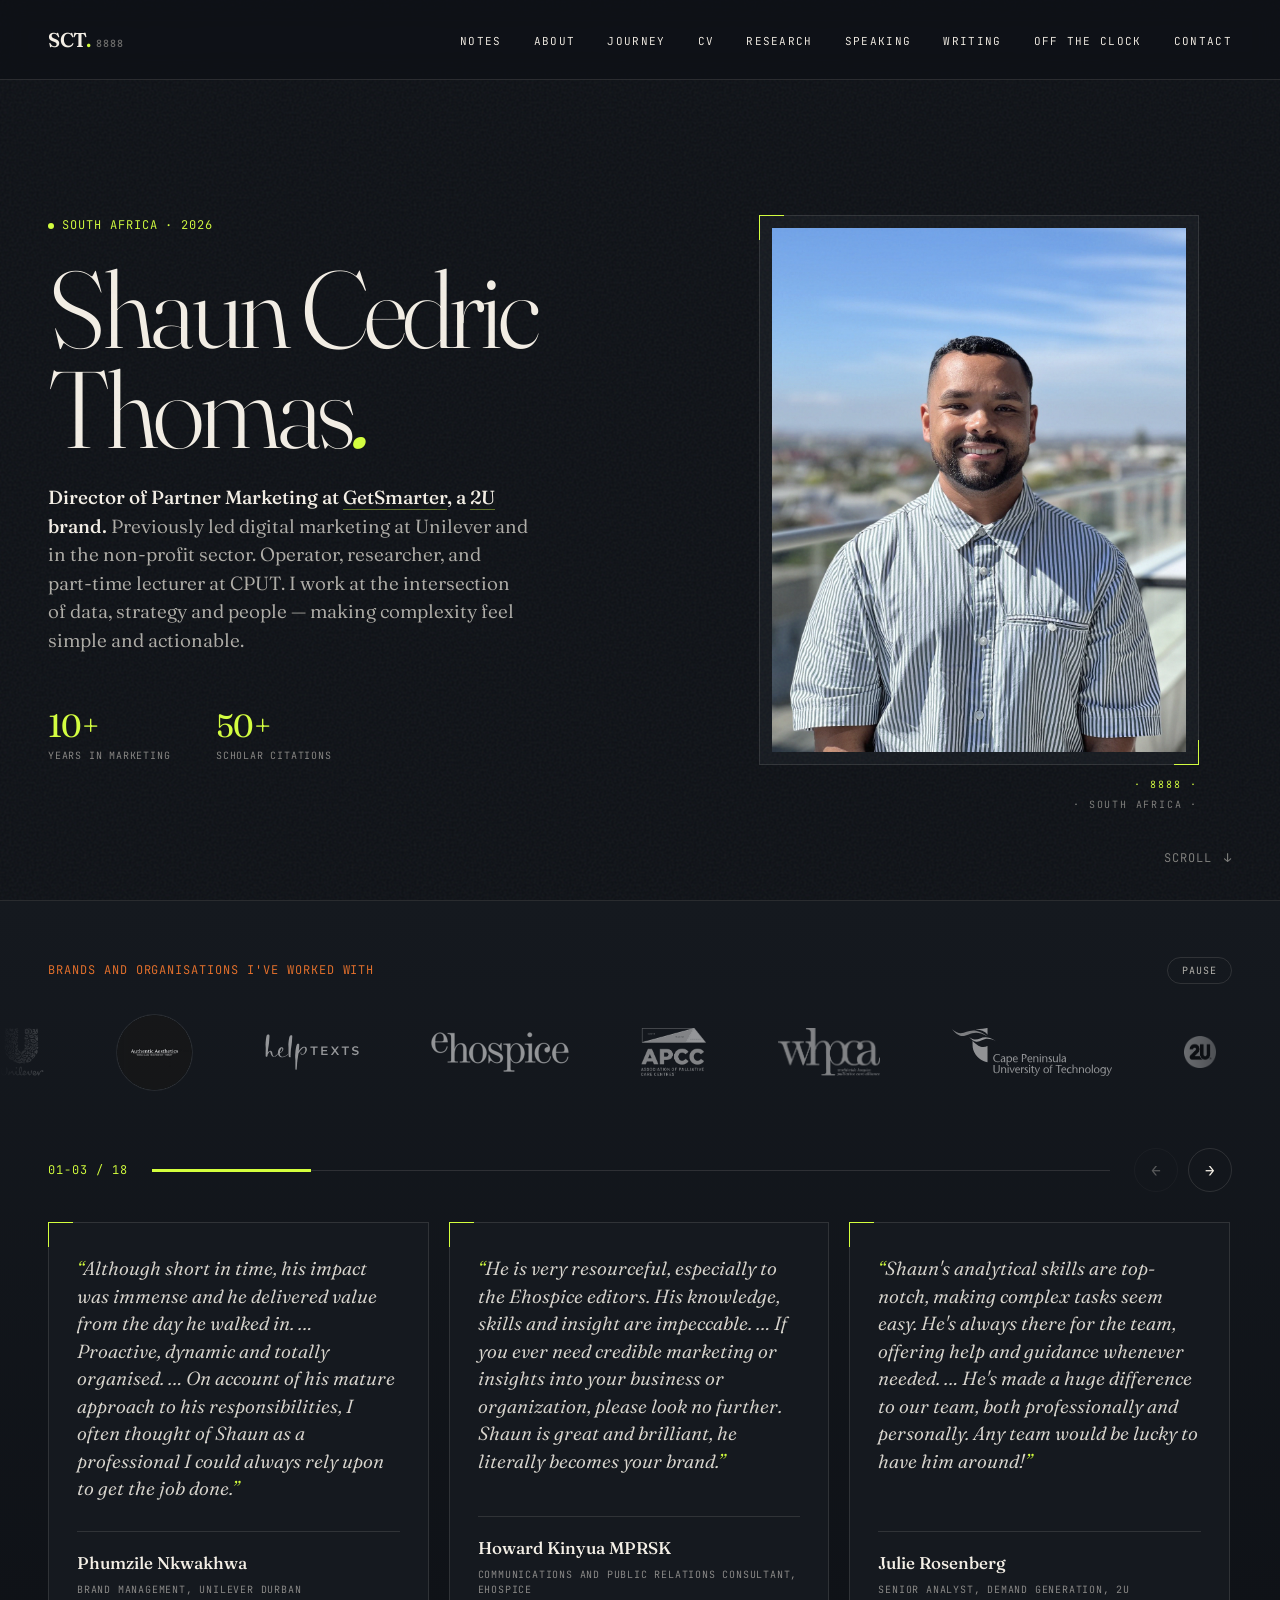
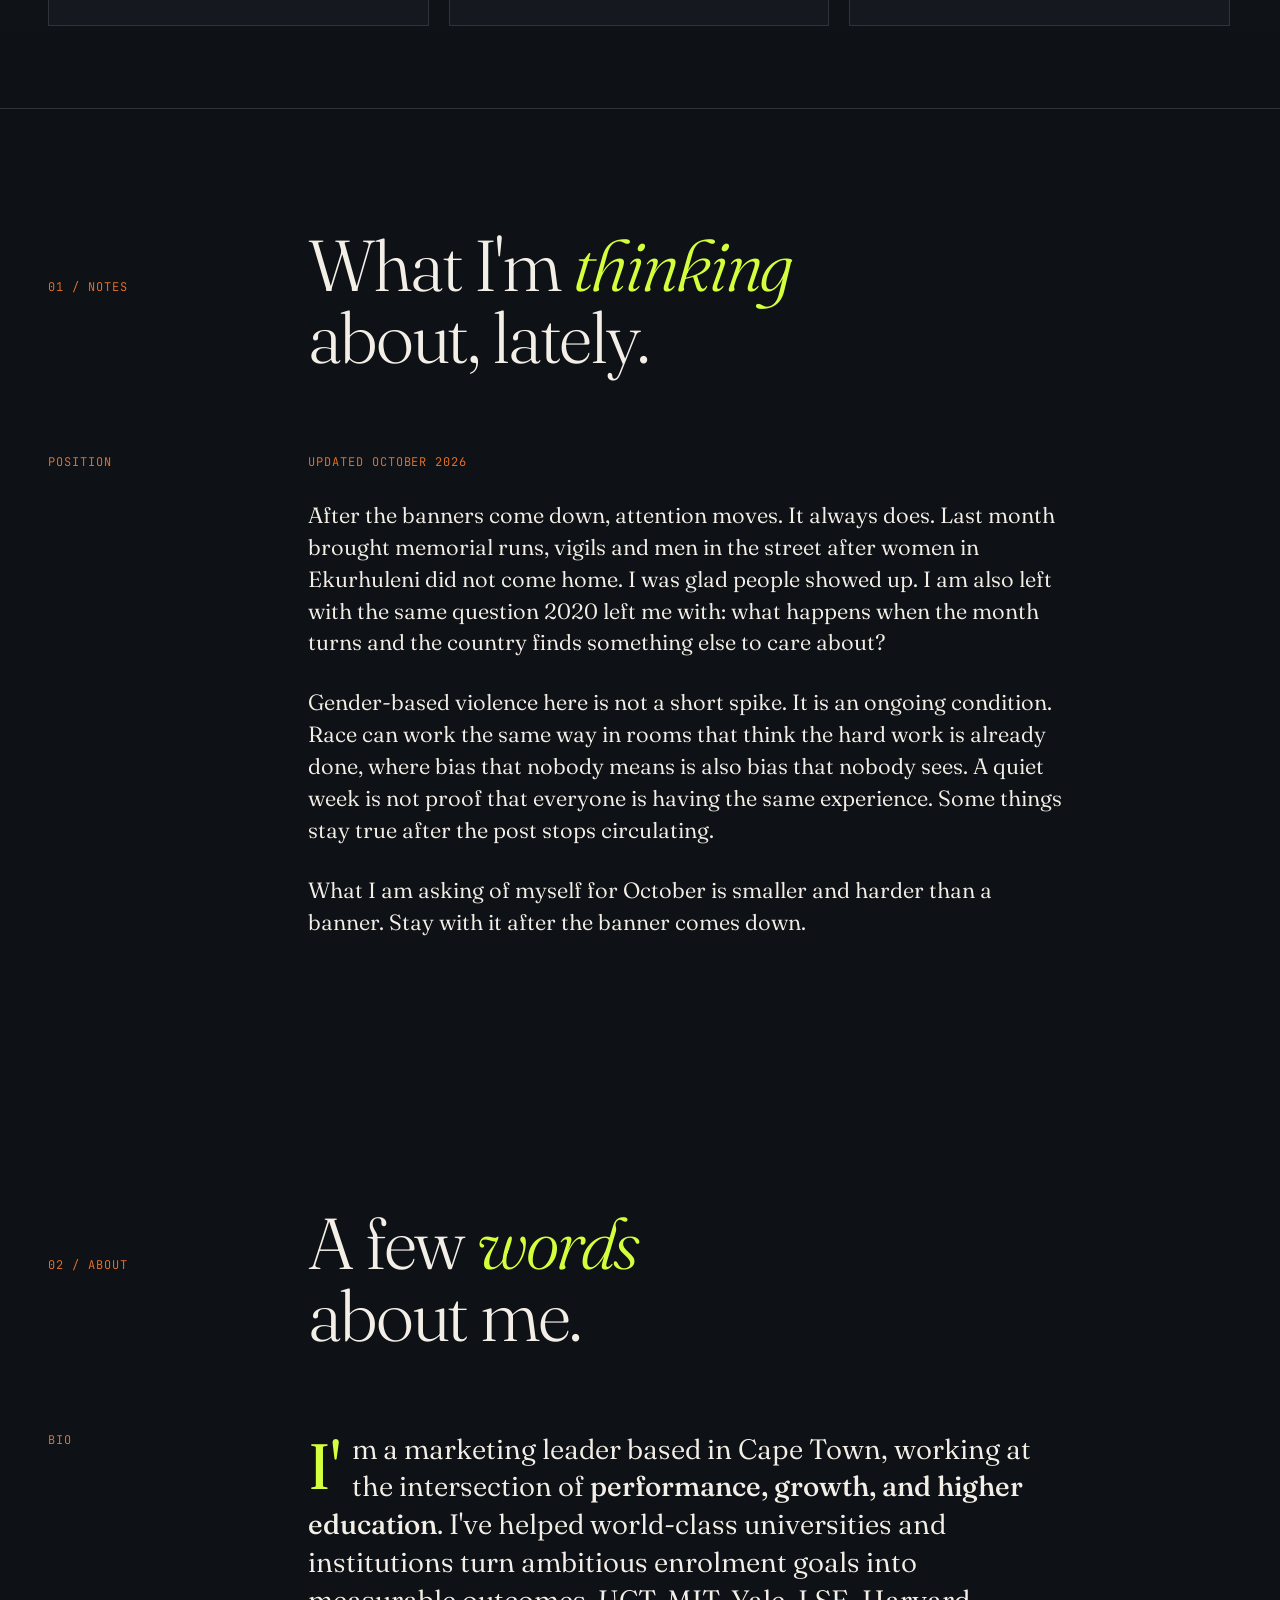
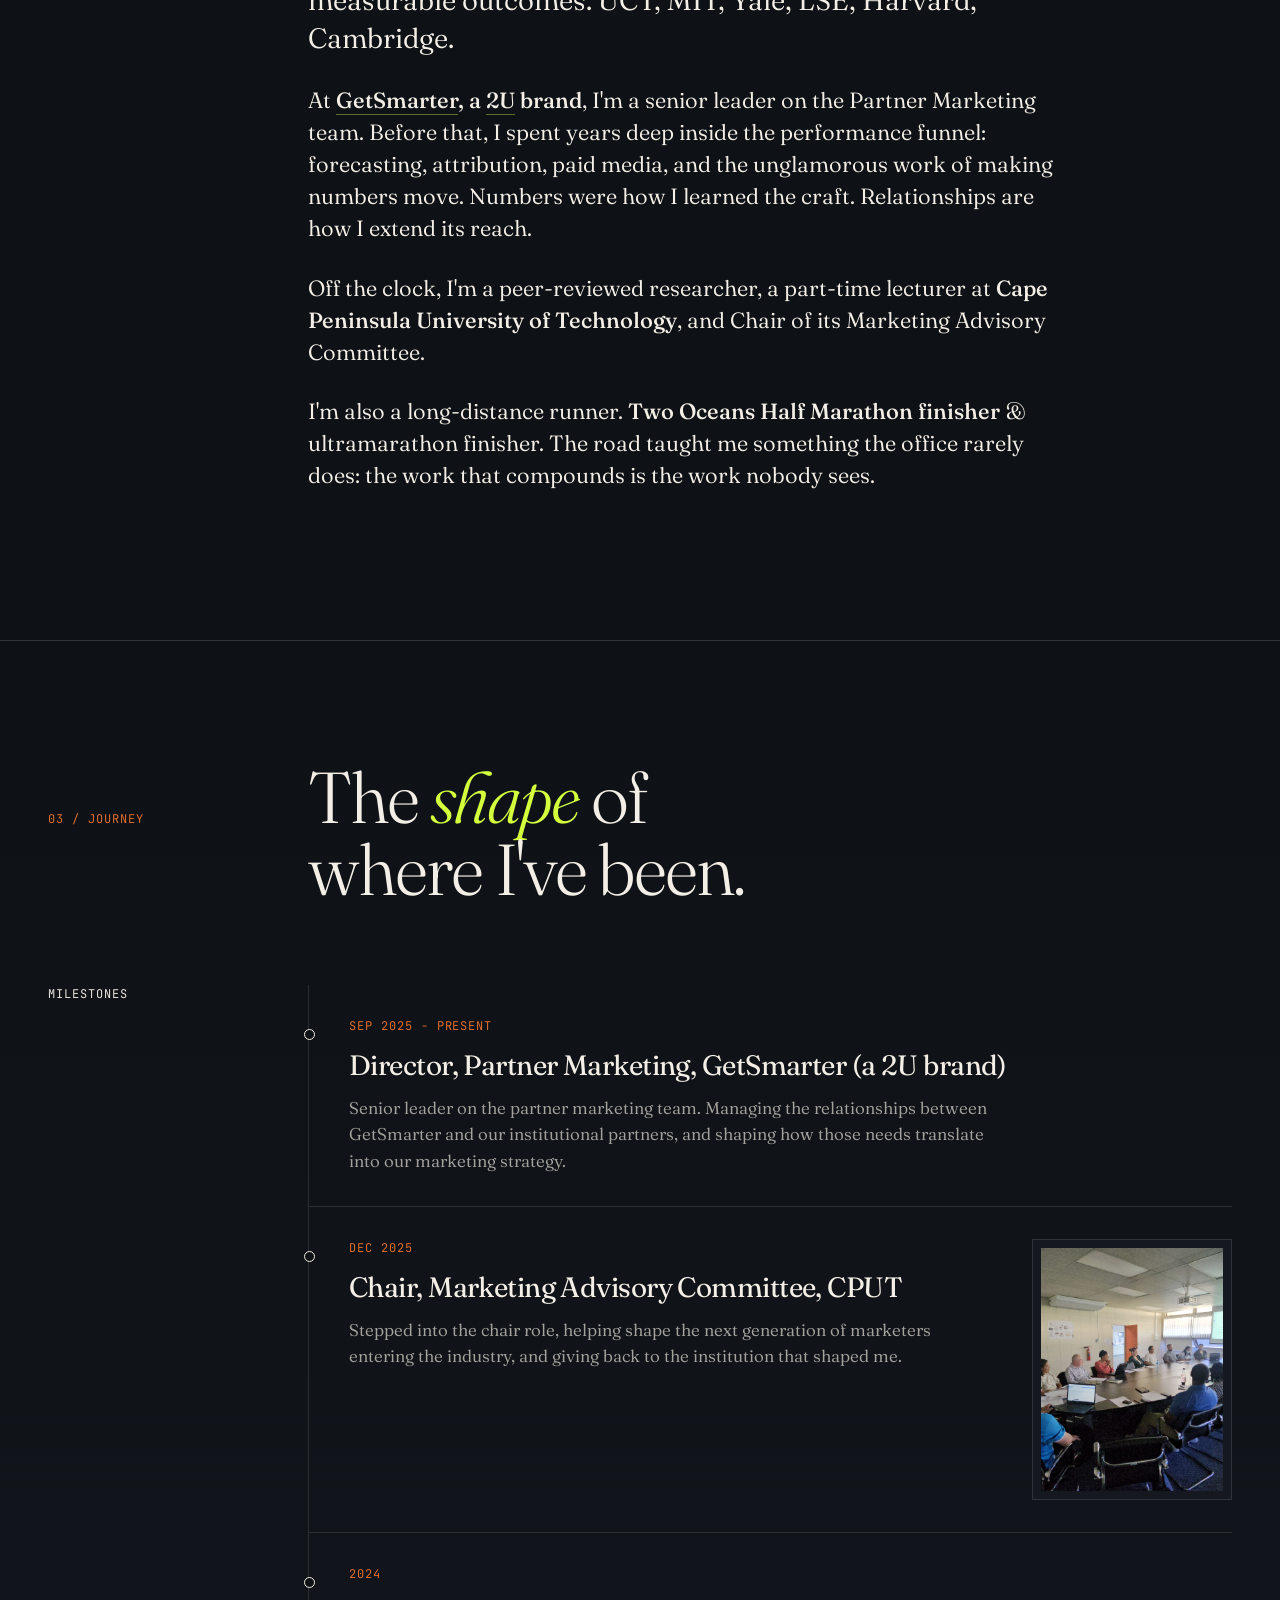
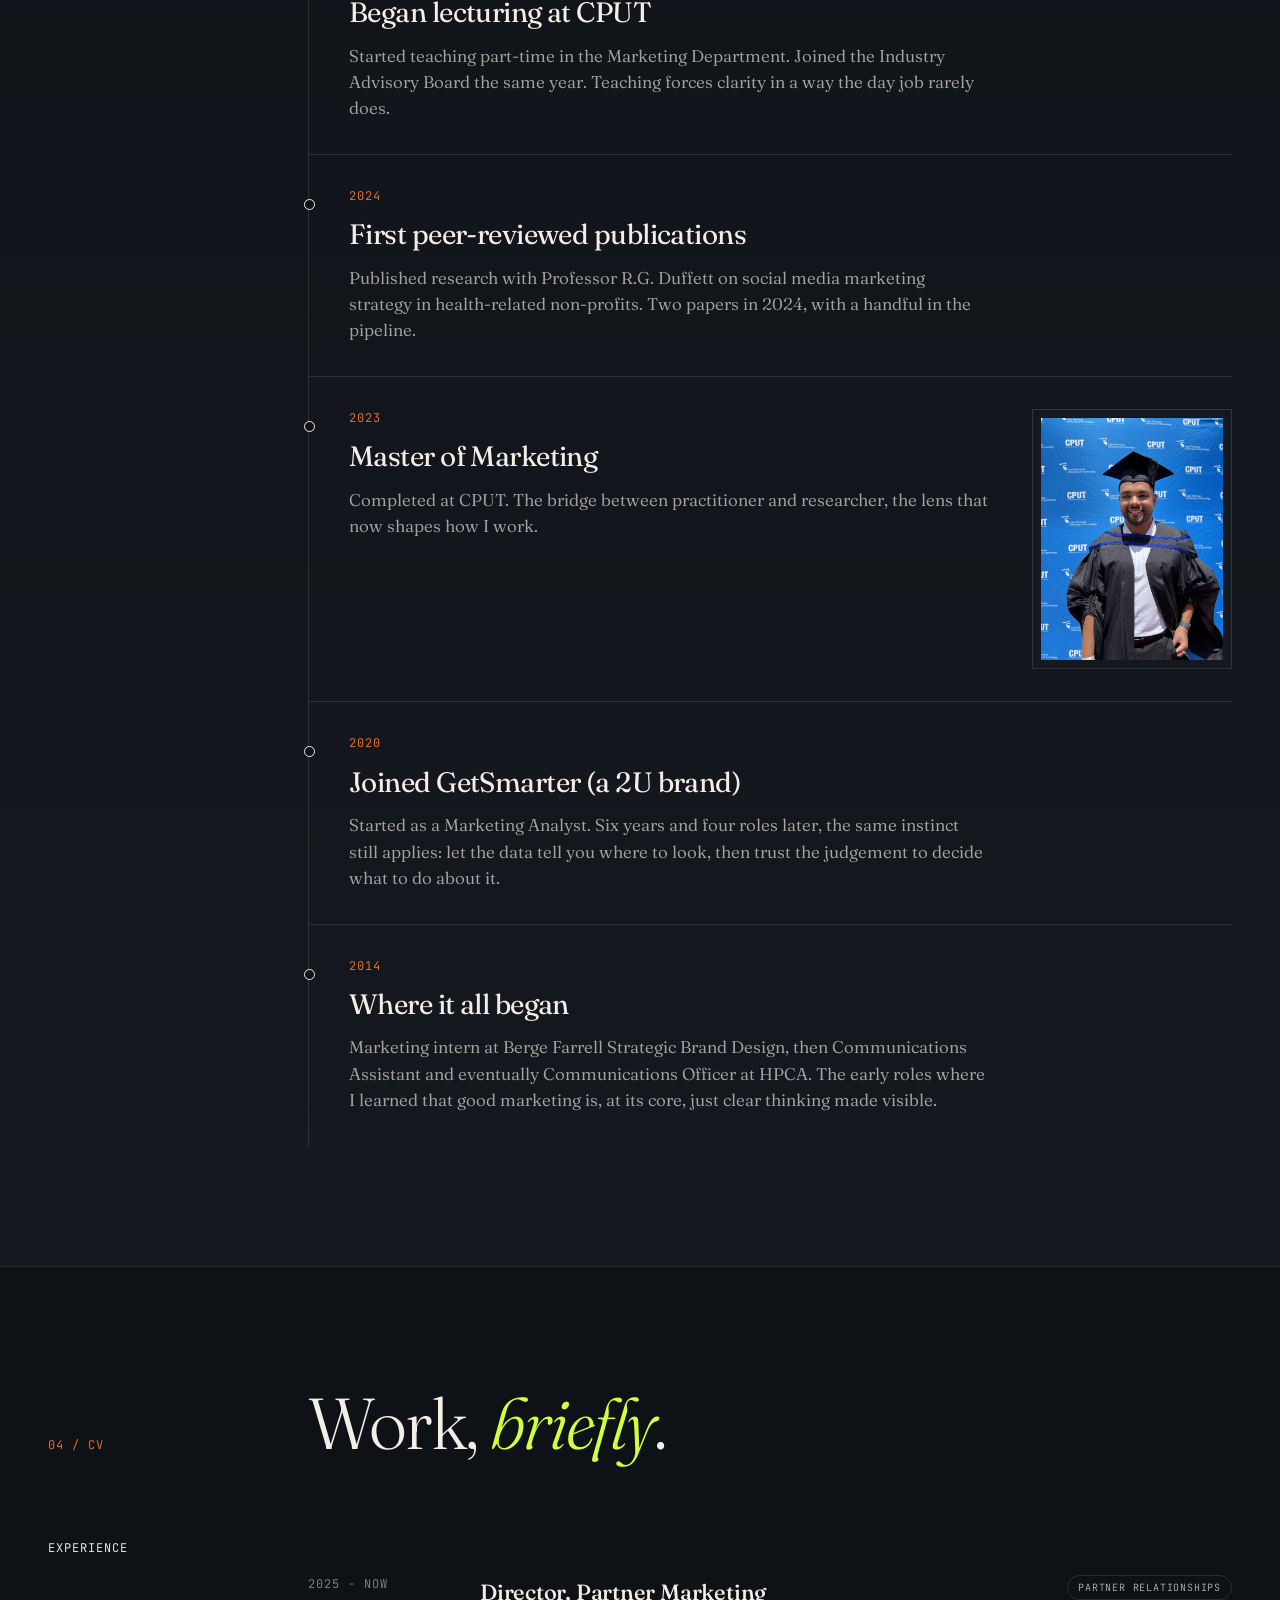
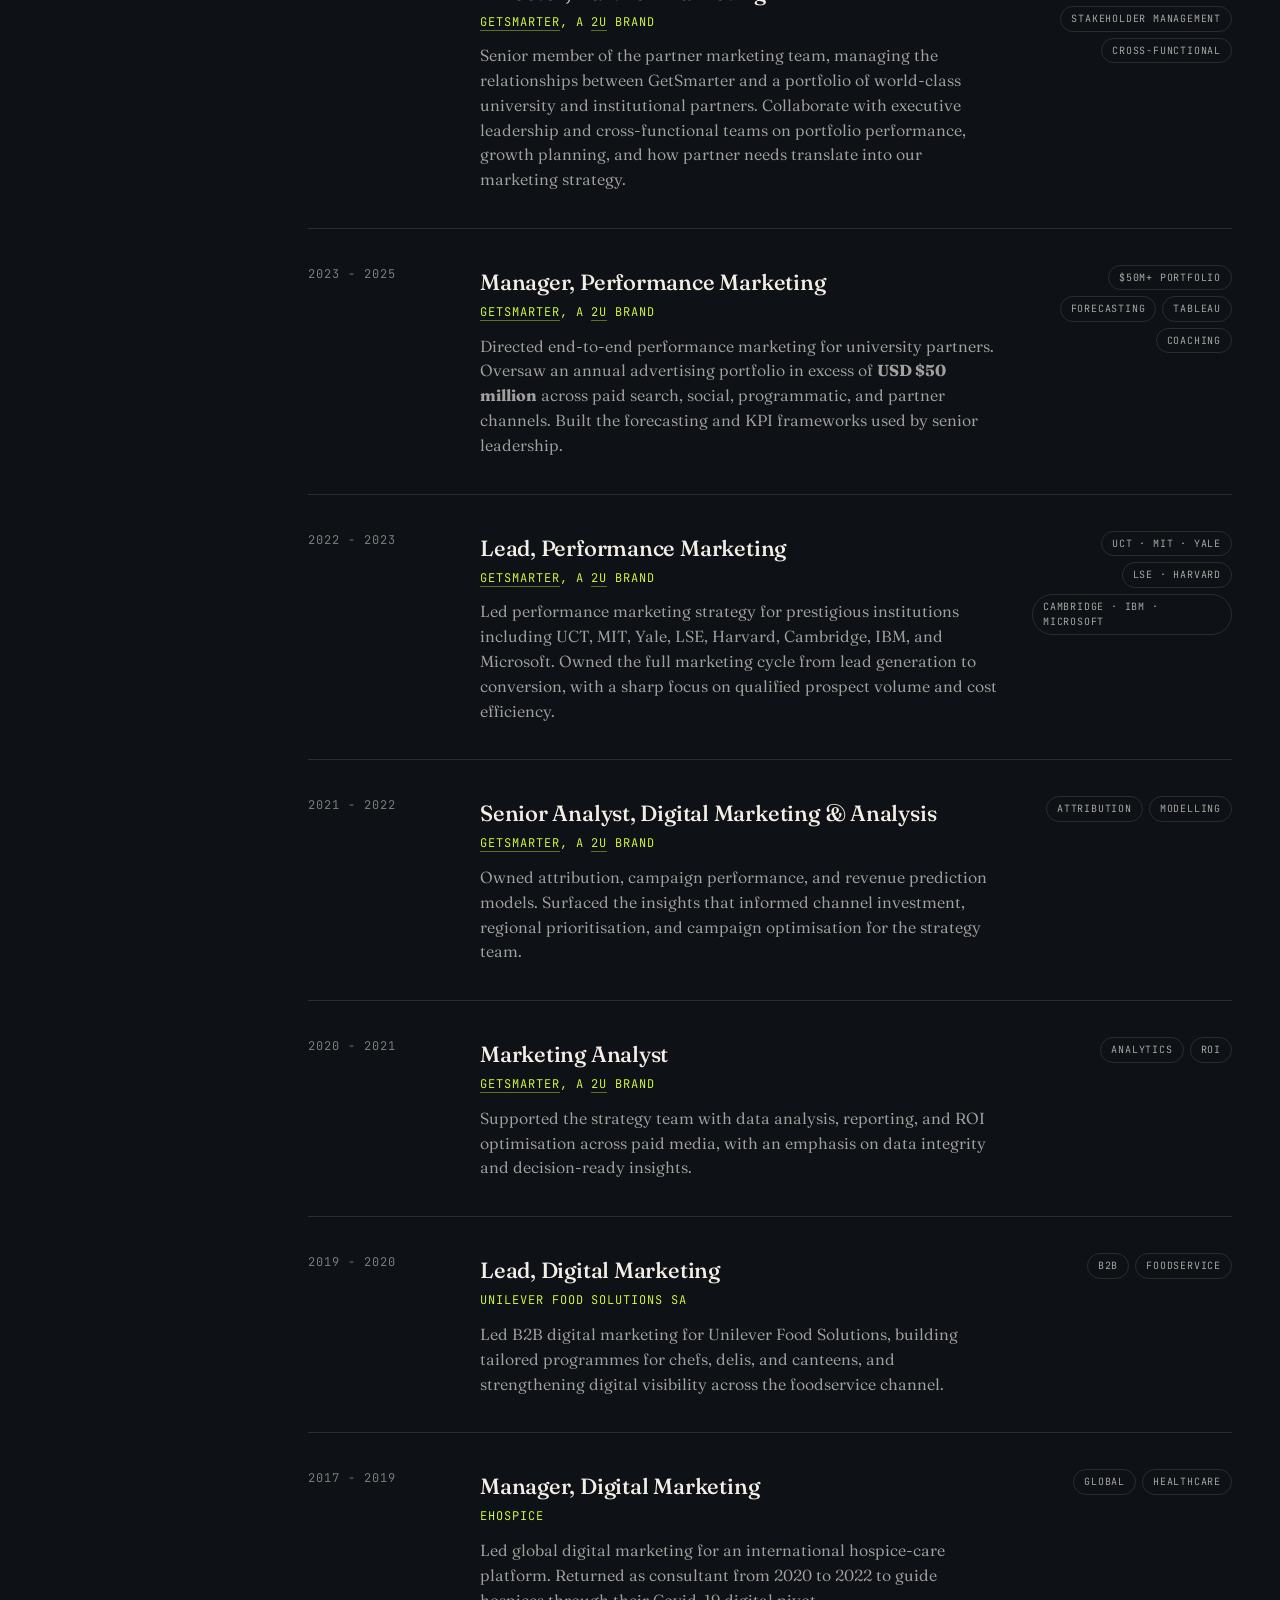
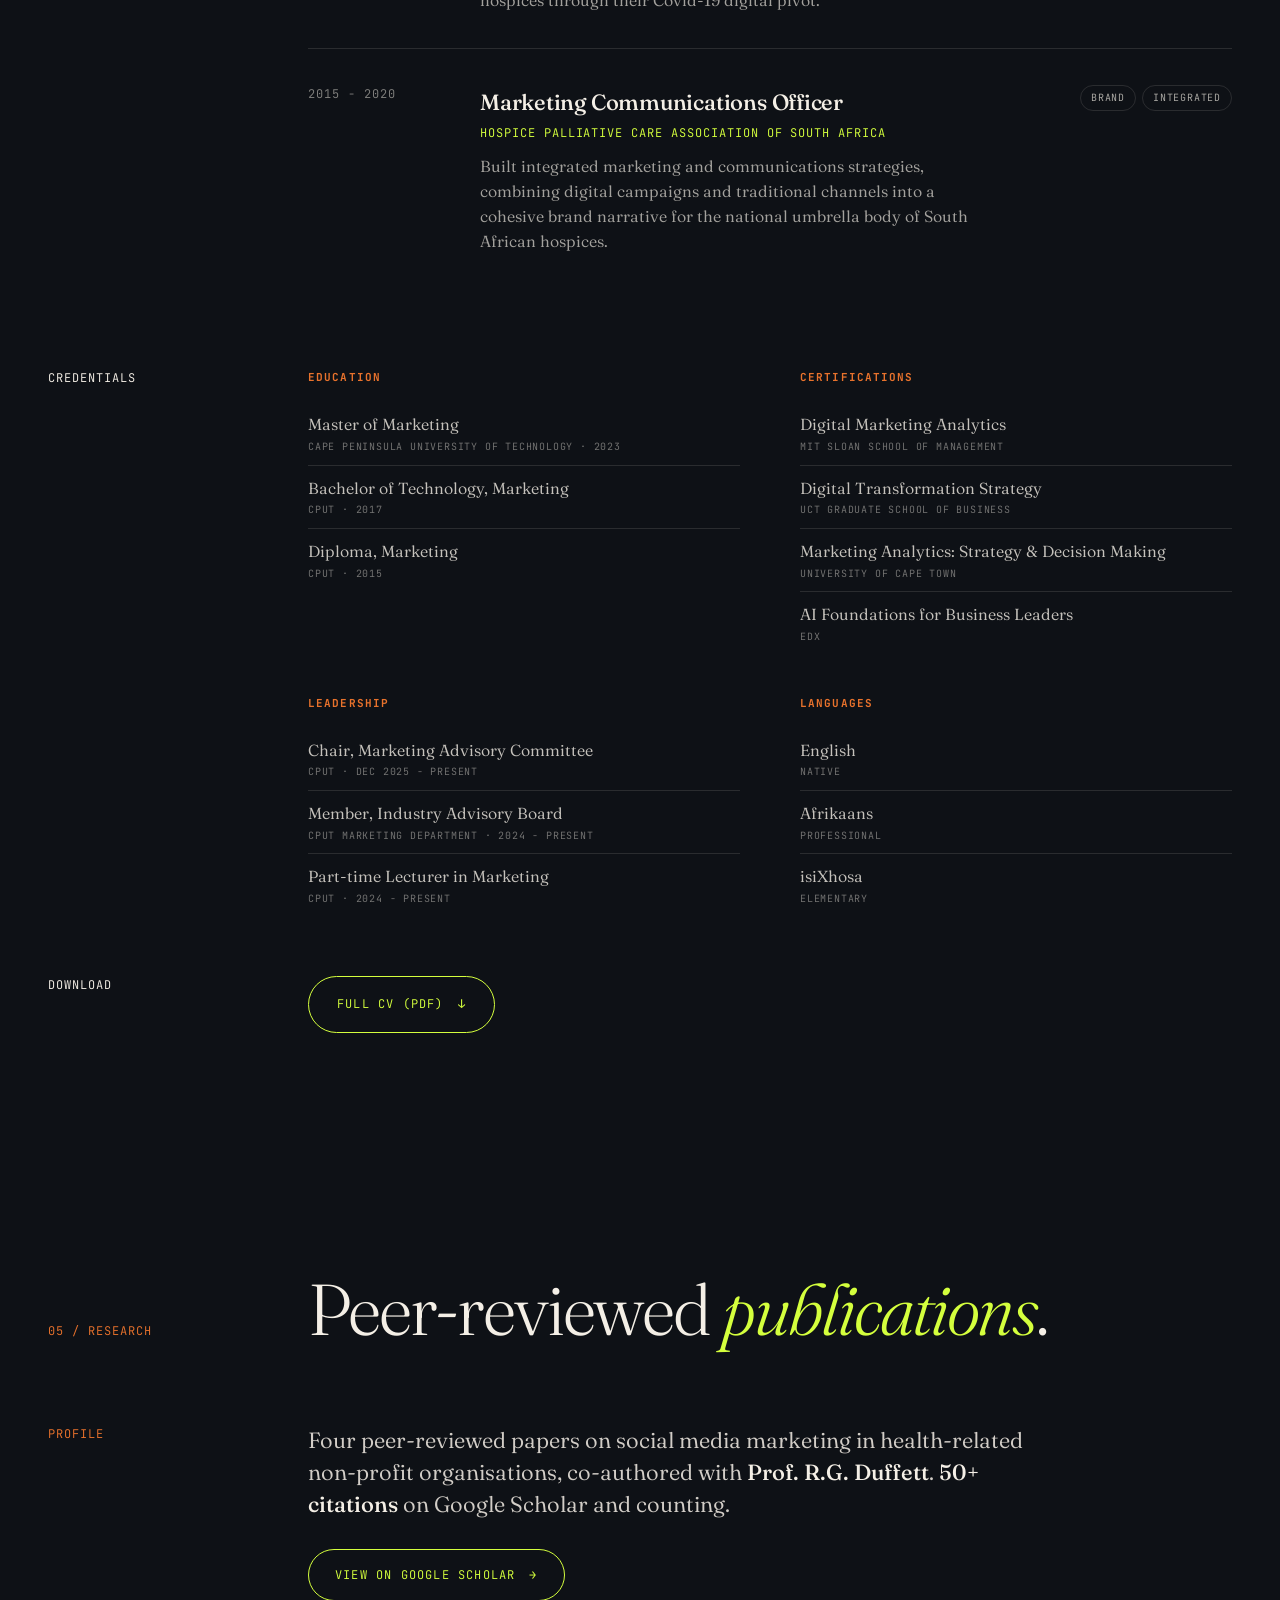
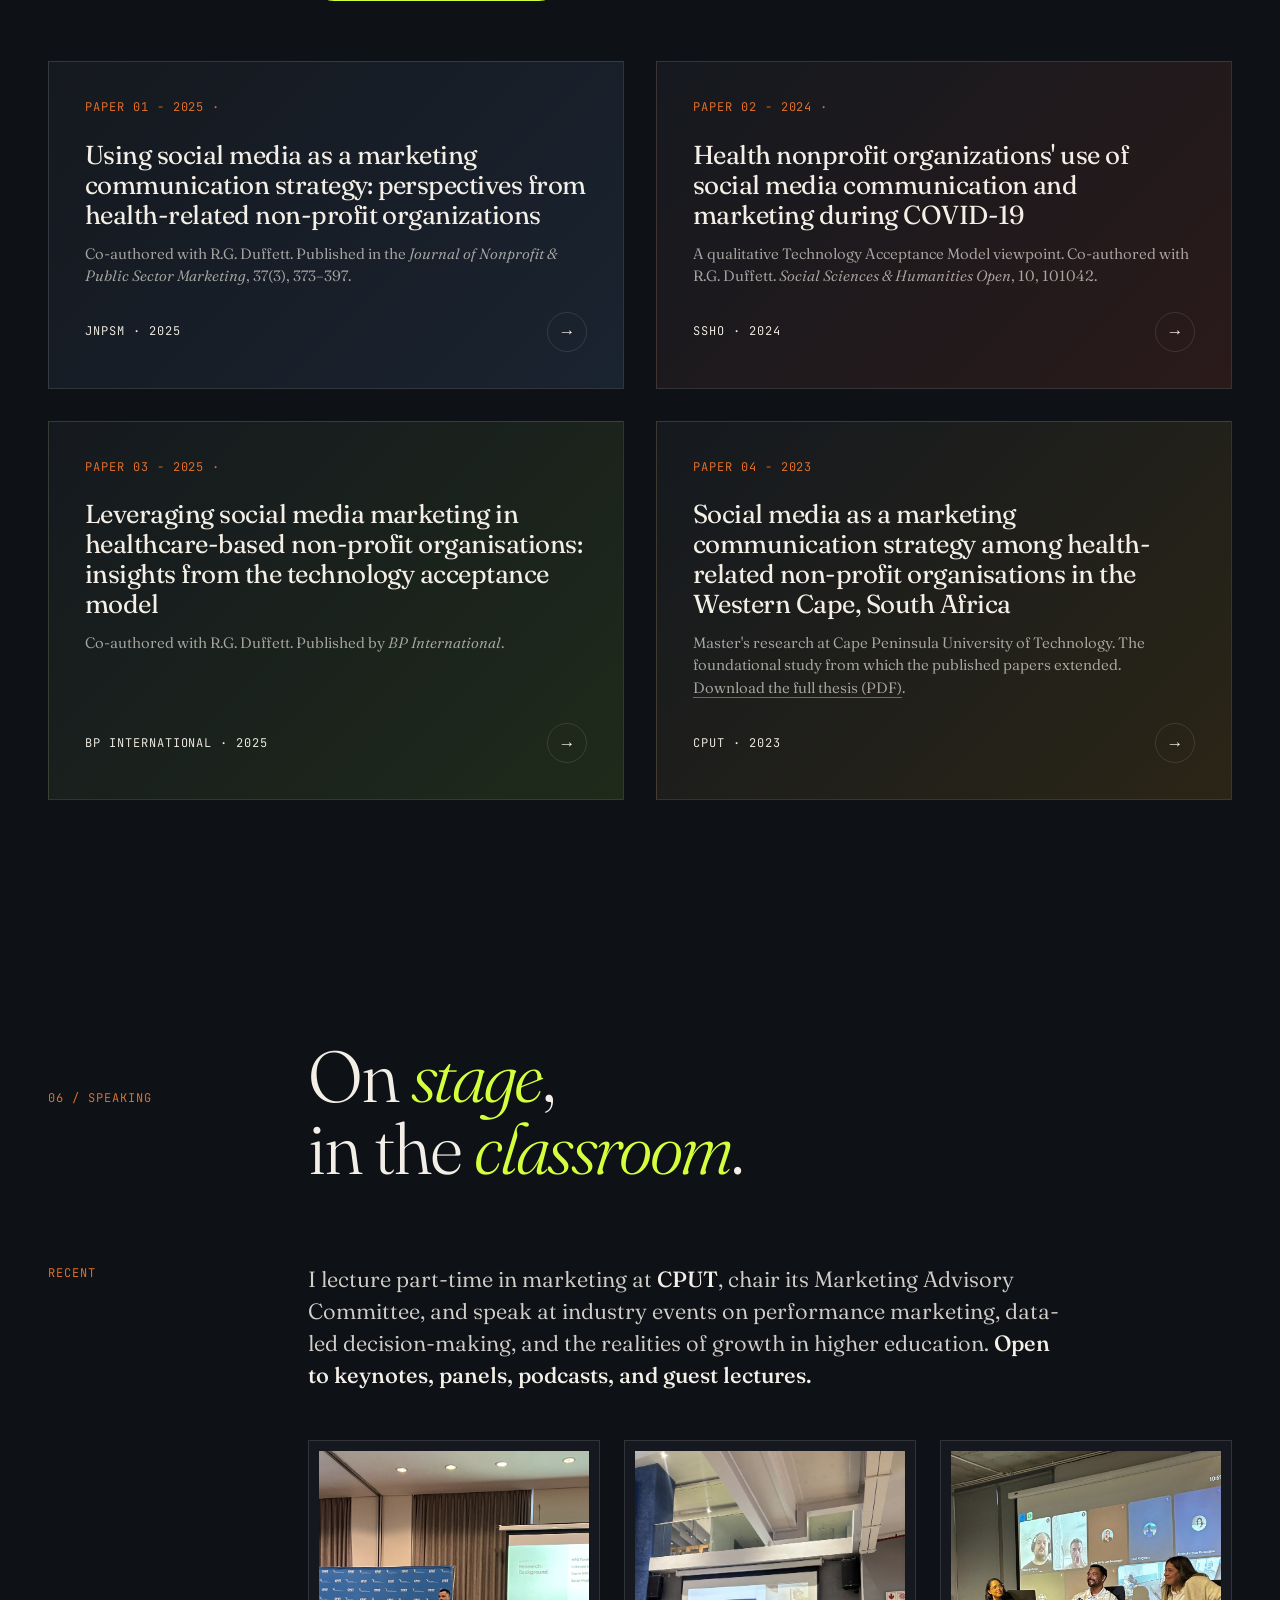
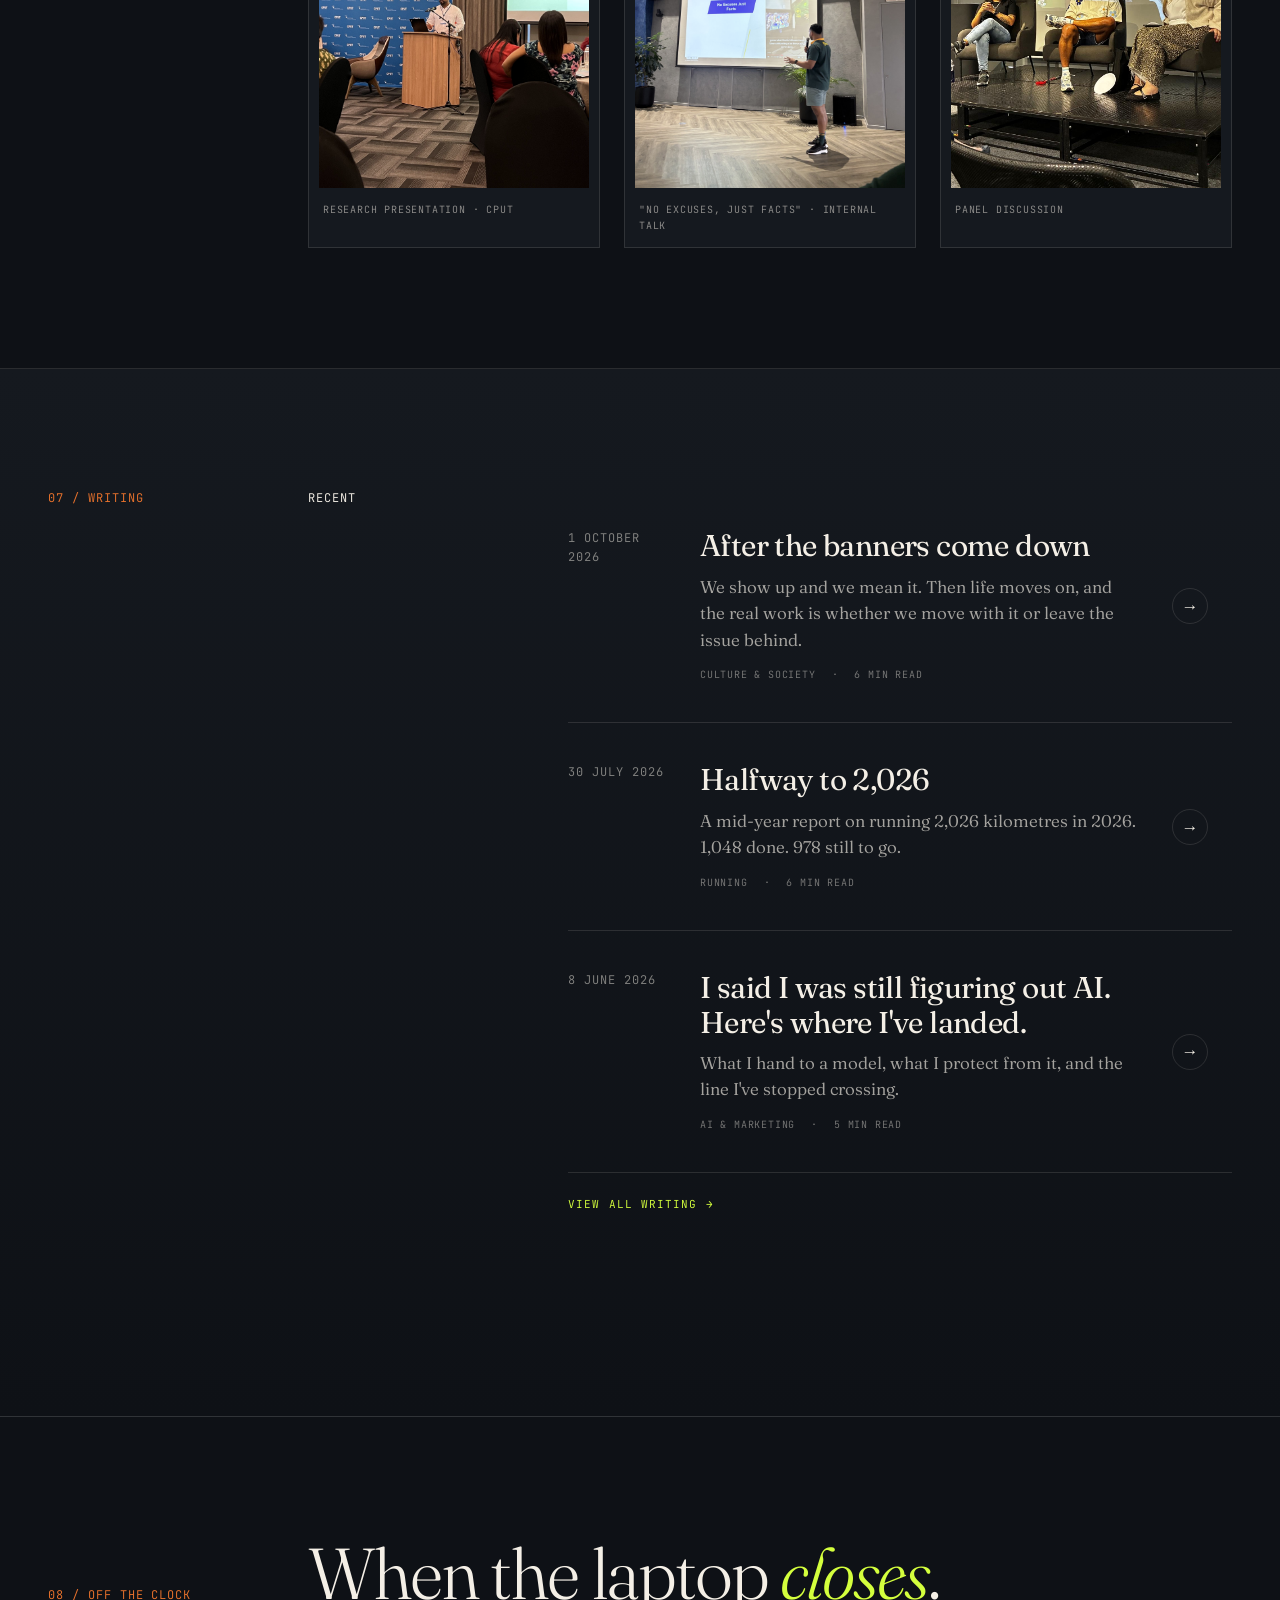
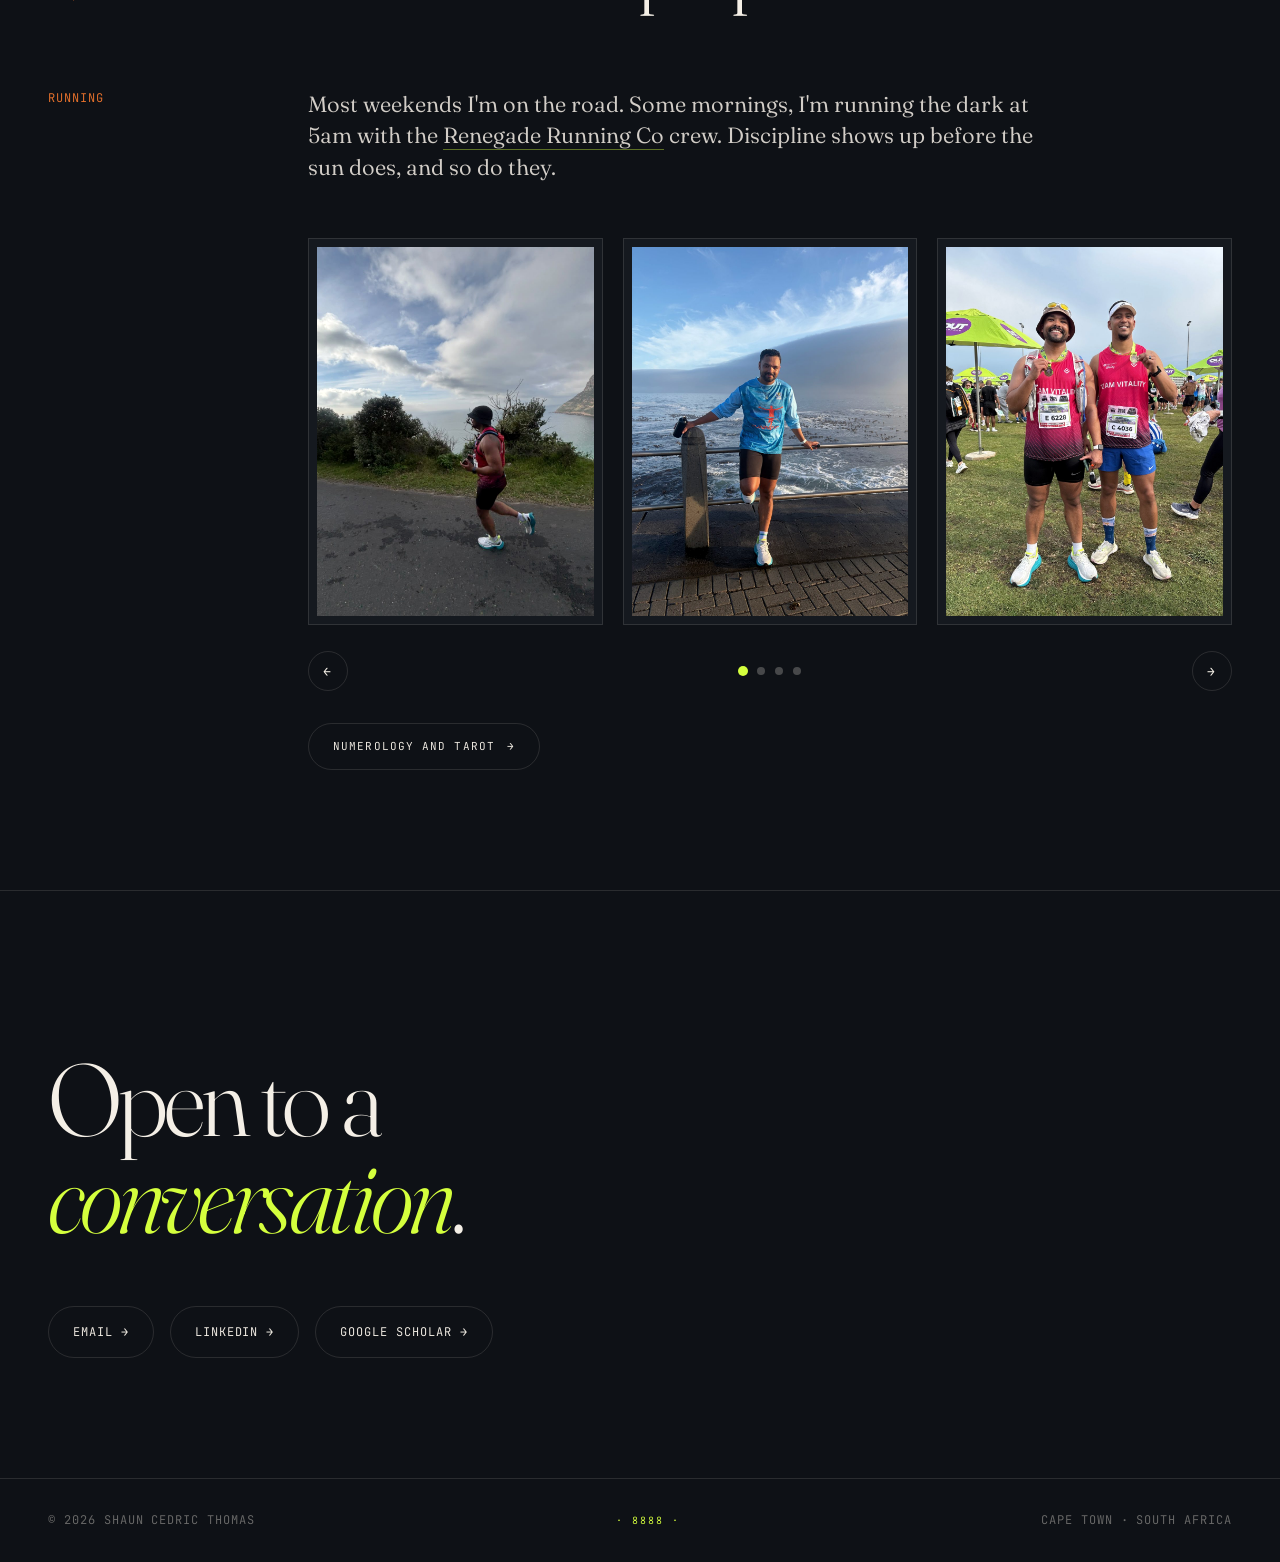
==== commit 92732b39: "Off the Clock: running photo carousel (6 photos, auto-advance, swipe, reduced-motion aware); numerol" ====
--- a/index.html
+++ b/index.html
@@ -579,16 +579,20 @@
     <div class="mono">Running</div>
     <div>
       <p class="off-clock-lede">Most weekends I'm on the road. Some mornings, I'm running the dark at 5am with the <a href="https://instagram.com/renegade_running_co/" target="_blank" rel="noopener" class="brand-link">Renegade Running Co</a> crew. Discipline shows up before the sun does, and so do they.</p>
-      <div class="off-clock-photos">
-        <figure class="off-clock-photo">
-          <img src="images/mountain.jpg" alt="Shaun Cedric Thomas running on the coastal road at sunrise with mountains in the background, Cape Town" />
-        </figure>
-        <figure class="off-clock-photo">
-          <img src="images/mountain-solo.jpg" alt="Shaun Cedric Thomas hiking solo on a rocky mountain trail" />
-        </figure>
-        <figure class="off-clock-photo">
-          <img src="images/renegade.jpg" alt="Shaun Cedric Thomas with the Renegade Running Co crew at a morning run in Cape Town" />
-        </figure>
+      <div class="run-carousel" aria-roledescription="carousel" aria-label="Running photos">
+        <ul class="run-track" tabindex="0">
+          <li class="run-slide" role="group" aria-roledescription="slide" aria-label="1 of 6"><figure class="off-clock-photo"><img src="images/running-coastal-road.jpg" alt="Shaun Cedric Thomas running on a coastal road above the sea in Cape Town" width="1050" height="1400" loading="eager" decoding="async" /></figure></li>
+          <li class="run-slide" role="group" aria-roledescription="slide" aria-label="2 of 6"><figure class="off-clock-photo"><img src="images/running-sea-point.jpg" alt="Shaun Cedric Thomas on the Sea Point promenade at sunrise with a fog bank over the sea" width="1050" height="1400" loading="eager" decoding="async" /></figure></li>
+          <li class="run-slide" role="group" aria-roledescription="slide" aria-label="3 of 6"><figure class="off-clock-photo"><img src="images/running-medals.jpg" alt="Shaun Cedric Thomas and a friend showing their medals after a race" width="1050" height="1400" loading="eager" decoding="async" /></figure></li>
+          <li class="run-slide" role="group" aria-roledescription="slide" aria-label="4 of 6"><figure class="off-clock-photo"><img src="images/running-50km.jpg" alt="Shaun Cedric Thomas after a 50.46 km run, with his Strava stats of 5h 37m" width="1050" height="1400" loading="lazy" decoding="async" /></figure></li>
+          <li class="run-slide" role="group" aria-roledescription="slide" aria-label="5 of 6"><figure class="off-clock-photo"><img src="images/running-group-gym.jpg" alt="Shaun Cedric Thomas with his running group at a gym" width="1050" height="1400" loading="lazy" decoding="async" /></figure></li>
+          <li class="run-slide" role="group" aria-roledescription="slide" aria-label="6 of 6"><figure class="off-clock-photo"><img src="images/running-night-start.jpg" alt="Shaun Cedric Thomas and his running group setting off on a night run" width="1050" height="1400" loading="lazy" decoding="async" /></figure></li>
+        </ul>
+        <div class="run-controls">
+          <button type="button" class="run-btn run-prev mono" aria-label="Previous photo">←</button>
+          <div class="run-dots" role="tablist" aria-label="Choose photo"></div>
+          <button type="button" class="run-btn run-next mono" aria-label="Next photo">→</button>
+        </div>
       </div>
       <a href="numerology/" class="off-clock-callout mono">Numerology and Tarot <span aria-hidden="true">→</span></a>
     </div>
--- a/styles-b.css
+++ b/styles-b.css
@@ -25,7 +25,22 @@
   .off-clock-grid { display: grid; grid-template-columns: 200px 1fr; gap: 60px; }
   .off-clock-grid > div:first-child { color: var(--amber); }
   .off-clock-lede { font-size: 22px; line-height: 1.45; max-width: 760px; color: rgba(244,239,230,0.85); margin-bottom: 48px; }
-  .off-clock-photos { display: grid; grid-template-columns: repeat(3, 1fr); gap: 20px; }
+  .run-carousel { position: relative; }
+  .run-track { --per: 3; --gap: 20px; display: flex; gap: var(--gap); overflow-x: auto; scroll-snap-type: x mandatory; scroll-behavior: smooth; list-style: none; scrollbar-width: none; padding: 6px 0; overscroll-behavior-x: contain; }
+  .run-track::-webkit-scrollbar { display: none; }
+  .run-track:focus-visible { outline: 1px solid var(--acid); outline-offset: 4px; }
+  .run-slide { flex: 0 0 calc((100% - (var(--per) - 1) * var(--gap)) / var(--per)); scroll-snap-align: start; }
+  .run-slide .off-clock-photo { margin: 0; }
+  .run-slide img { height: auto; }
+  .run-slide img[src*="running-50km"] { object-position: 50% 40%; }
+  .run-controls { display: flex; align-items: center; justify-content: space-between; gap: 16px; margin-top: 20px; }
+  .run-btn { width: 40px; height: 40px; border-radius: 50%; border: 1px solid var(--line); background: transparent; color: var(--paper); cursor: pointer; transition: all 0.3s ease; font-size: 13px; }
+  .run-btn:hover, .run-btn:focus-visible { background: var(--acid); border-color: var(--acid); color: var(--ink); outline: none; }
+  .run-dots { display: flex; gap: 10px; }
+  .run-dot { width: 8px; height: 8px; border-radius: 50%; border: 0; padding: 0; background: rgba(244,239,230,0.25); cursor: pointer; transition: background 0.3s ease, transform 0.3s ease; }
+  .run-dot[aria-selected="true"] { background: var(--acid); transform: scale(1.25); }
+  .run-dot:focus-visible { outline: 1px solid var(--acid); outline-offset: 3px; }
+  @media (prefers-reduced-motion: reduce) { .run-track { scroll-behavior: auto; } }
   .off-clock-photo { position: relative; border: 1px solid var(--line); padding: 8px; background: #15191F; transition: transform 0.4s ease, border-color 0.4s ease; }
   .off-clock-photo:hover { transform: translateY(-4px); border-color: var(--acid); }
   .off-clock-photo img { width: 100%; aspect-ratio: 3/4; object-fit: cover; display: block; filter: contrast(1.02) saturate(0.92); }
@@ -98,7 +113,7 @@
     .creds-block { grid-template-columns: 1fr; gap: 24px; }
     .projects-grid { grid-template-columns: 1fr; }
     .speaking-photos { grid-template-columns: 1fr; gap: 16px; }
-    .off-clock-photos { grid-template-columns: 1fr 1fr; gap: 12px; }
+    .run-track { --per: 1.25; --gap: 12px; }
     .speaking-lede { font-size: 19px; }
     .thought { grid-template-columns: 1fr; gap: 12px; padding: 28px 0; }
     .thought-arrow { display: none; }
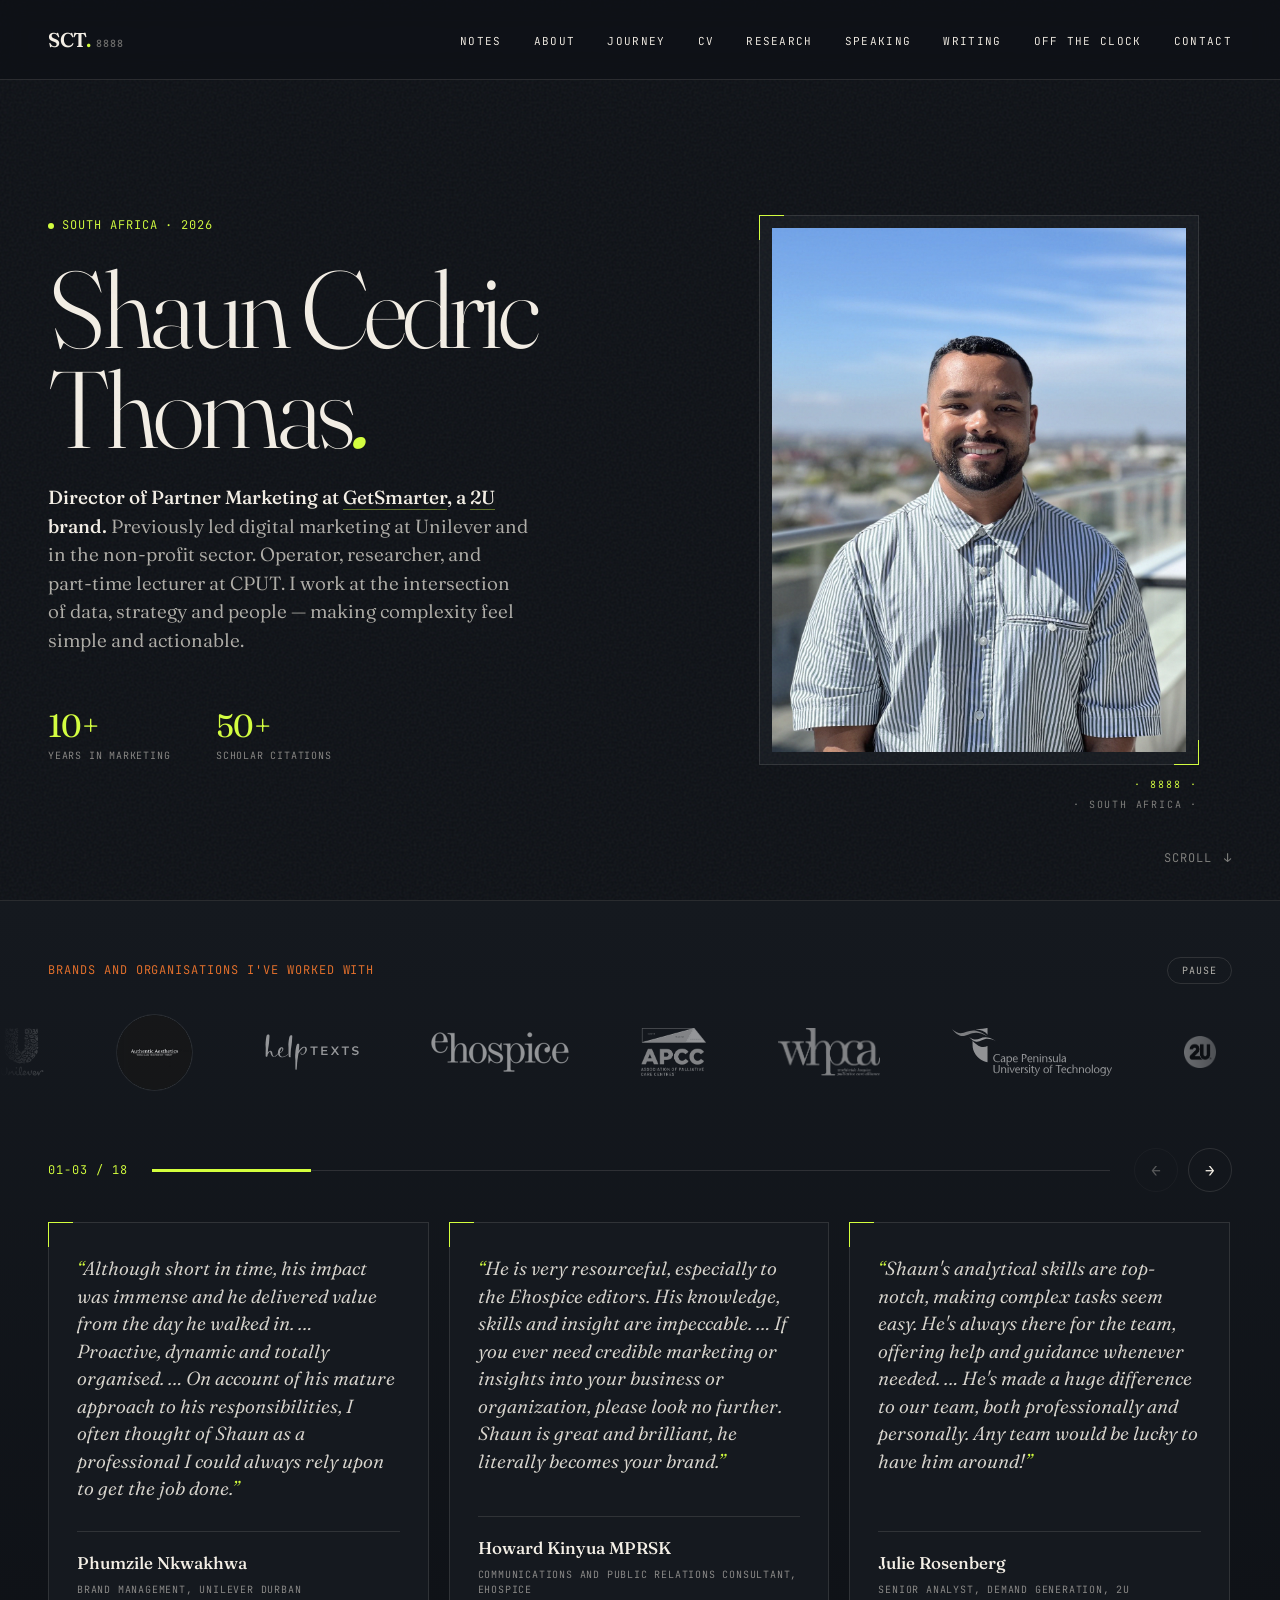
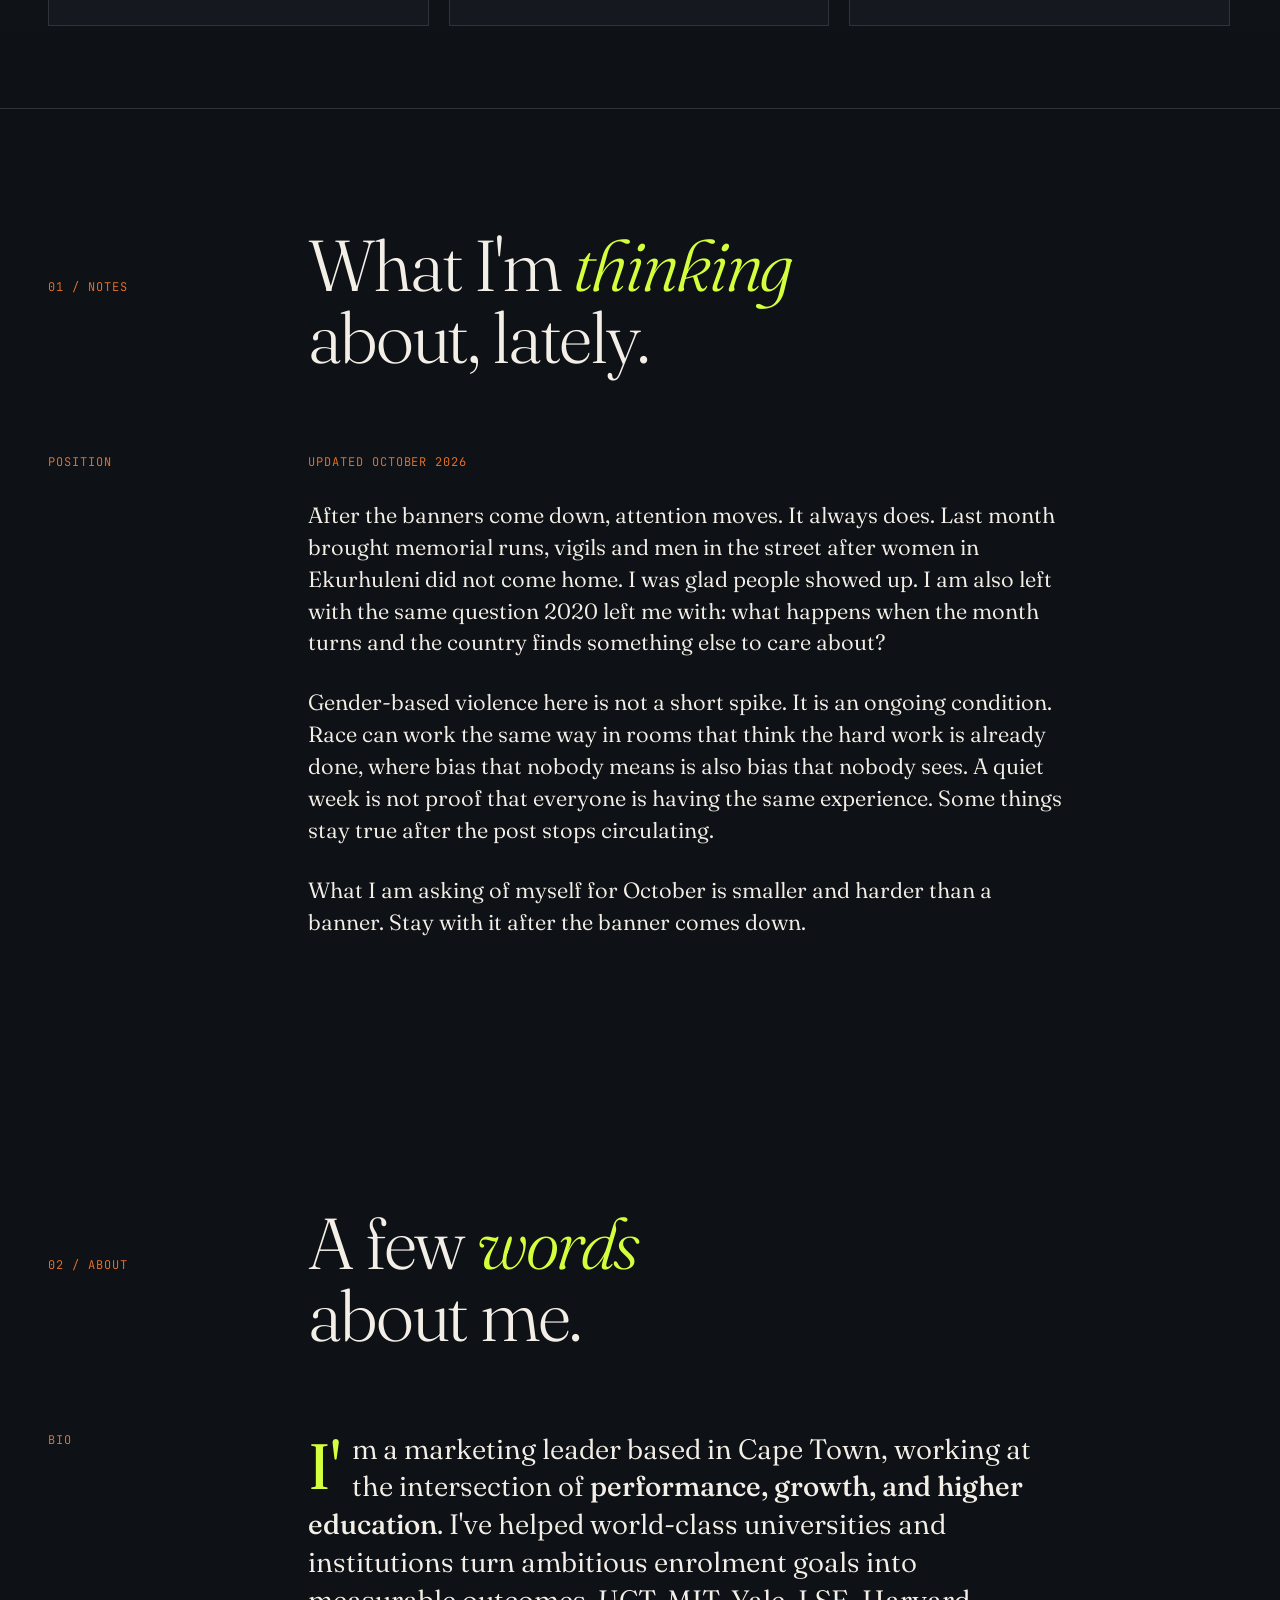
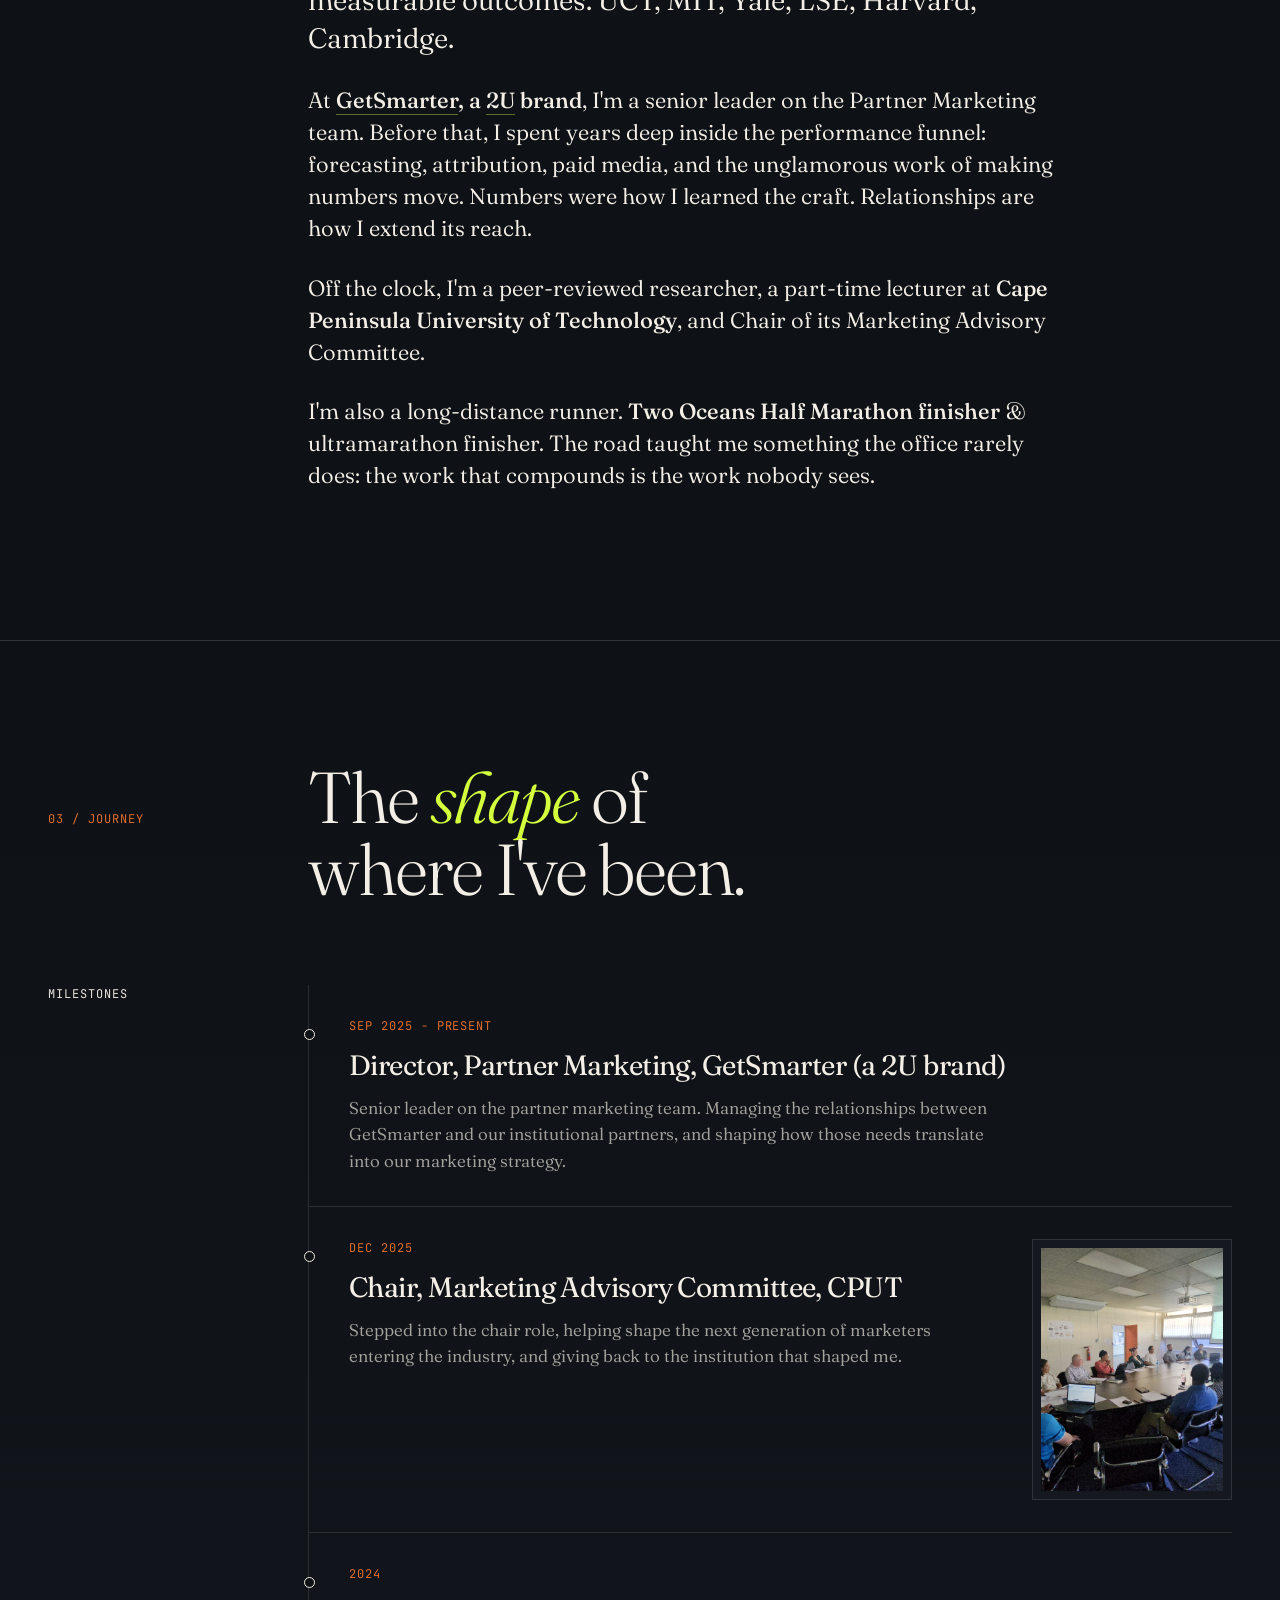
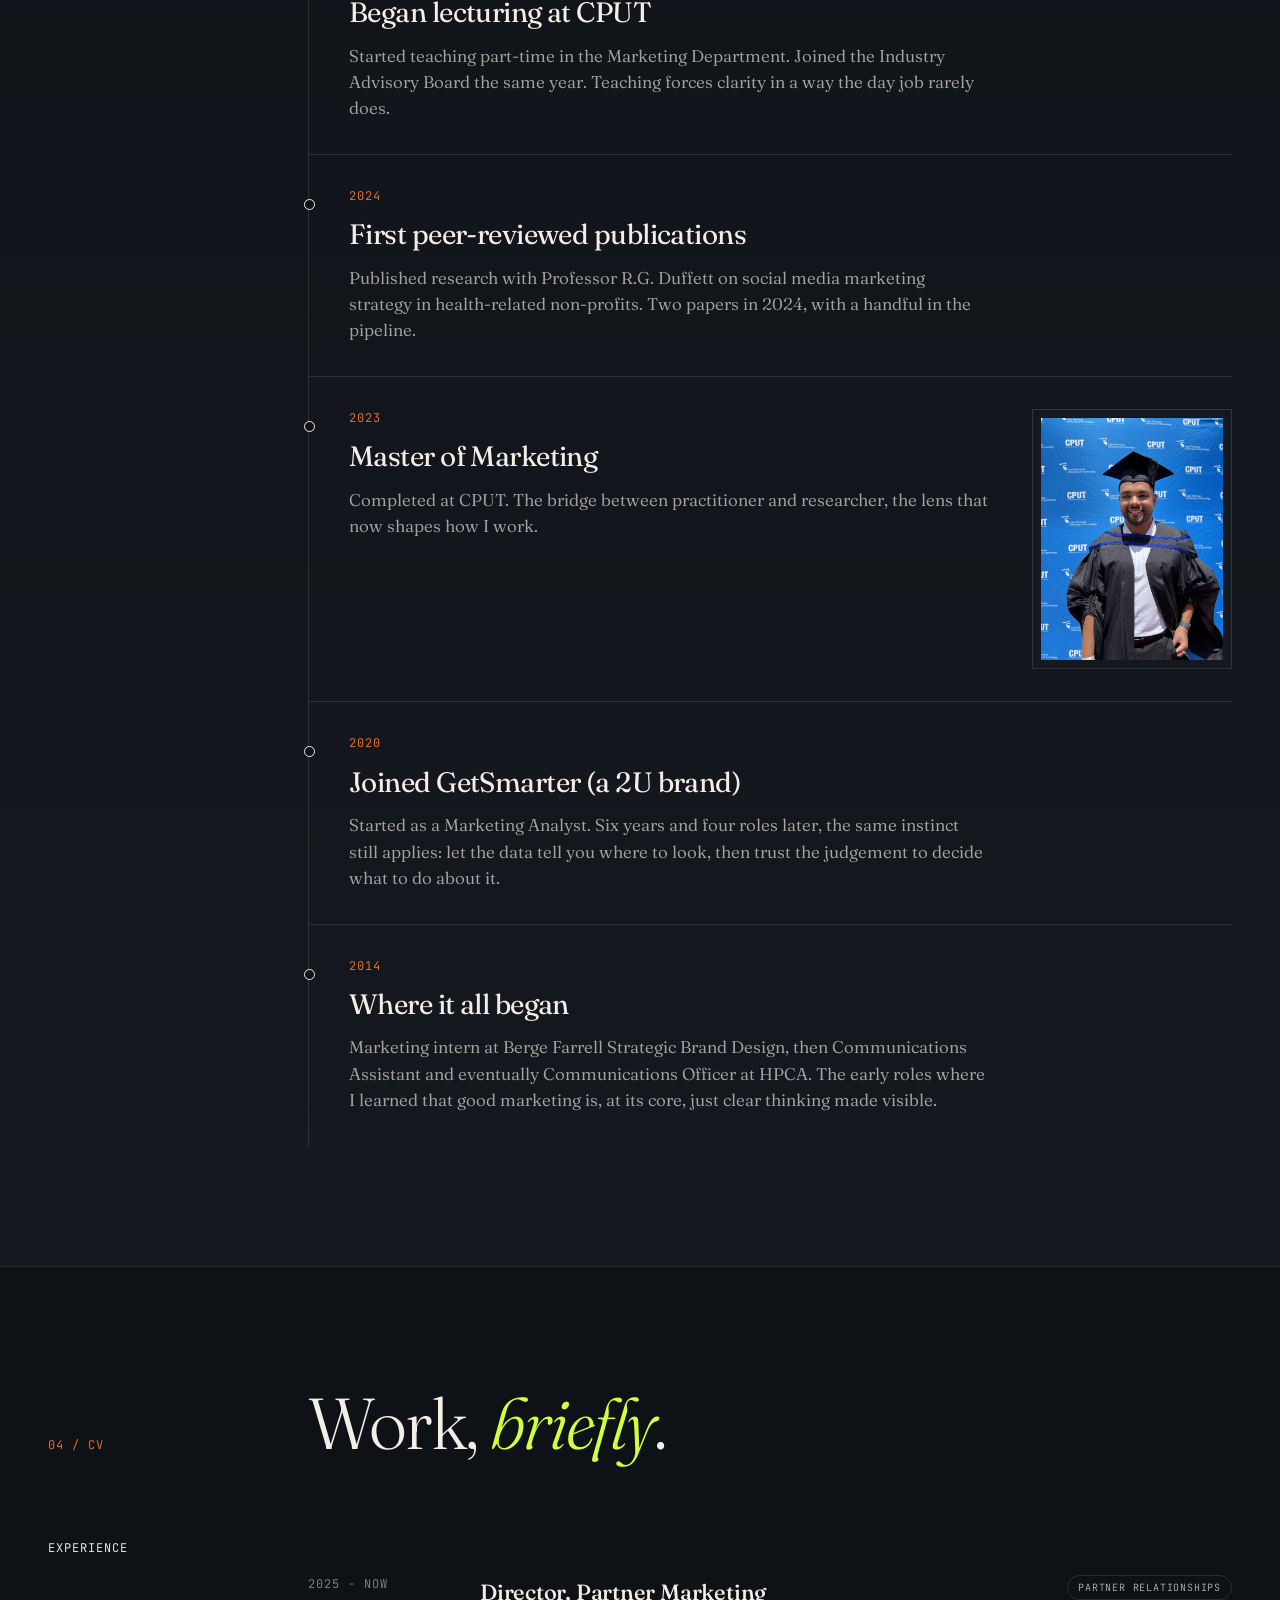
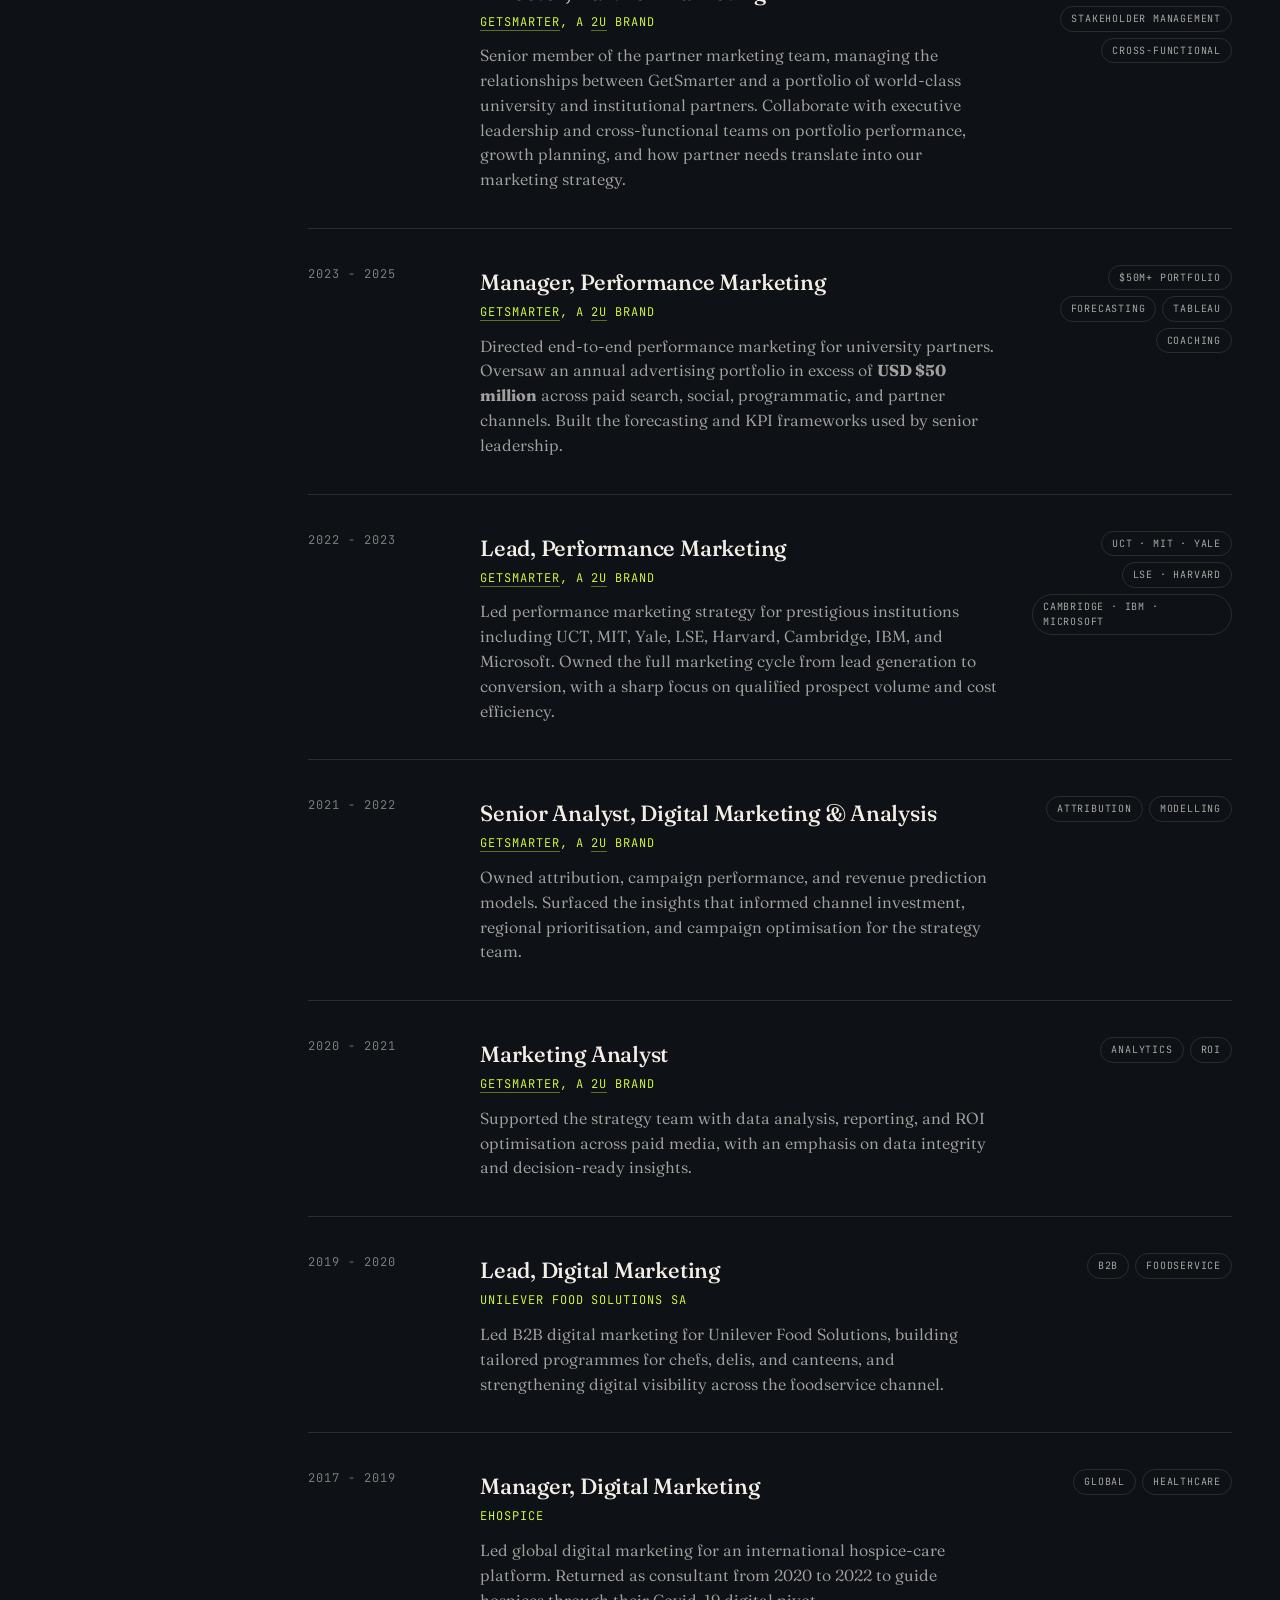
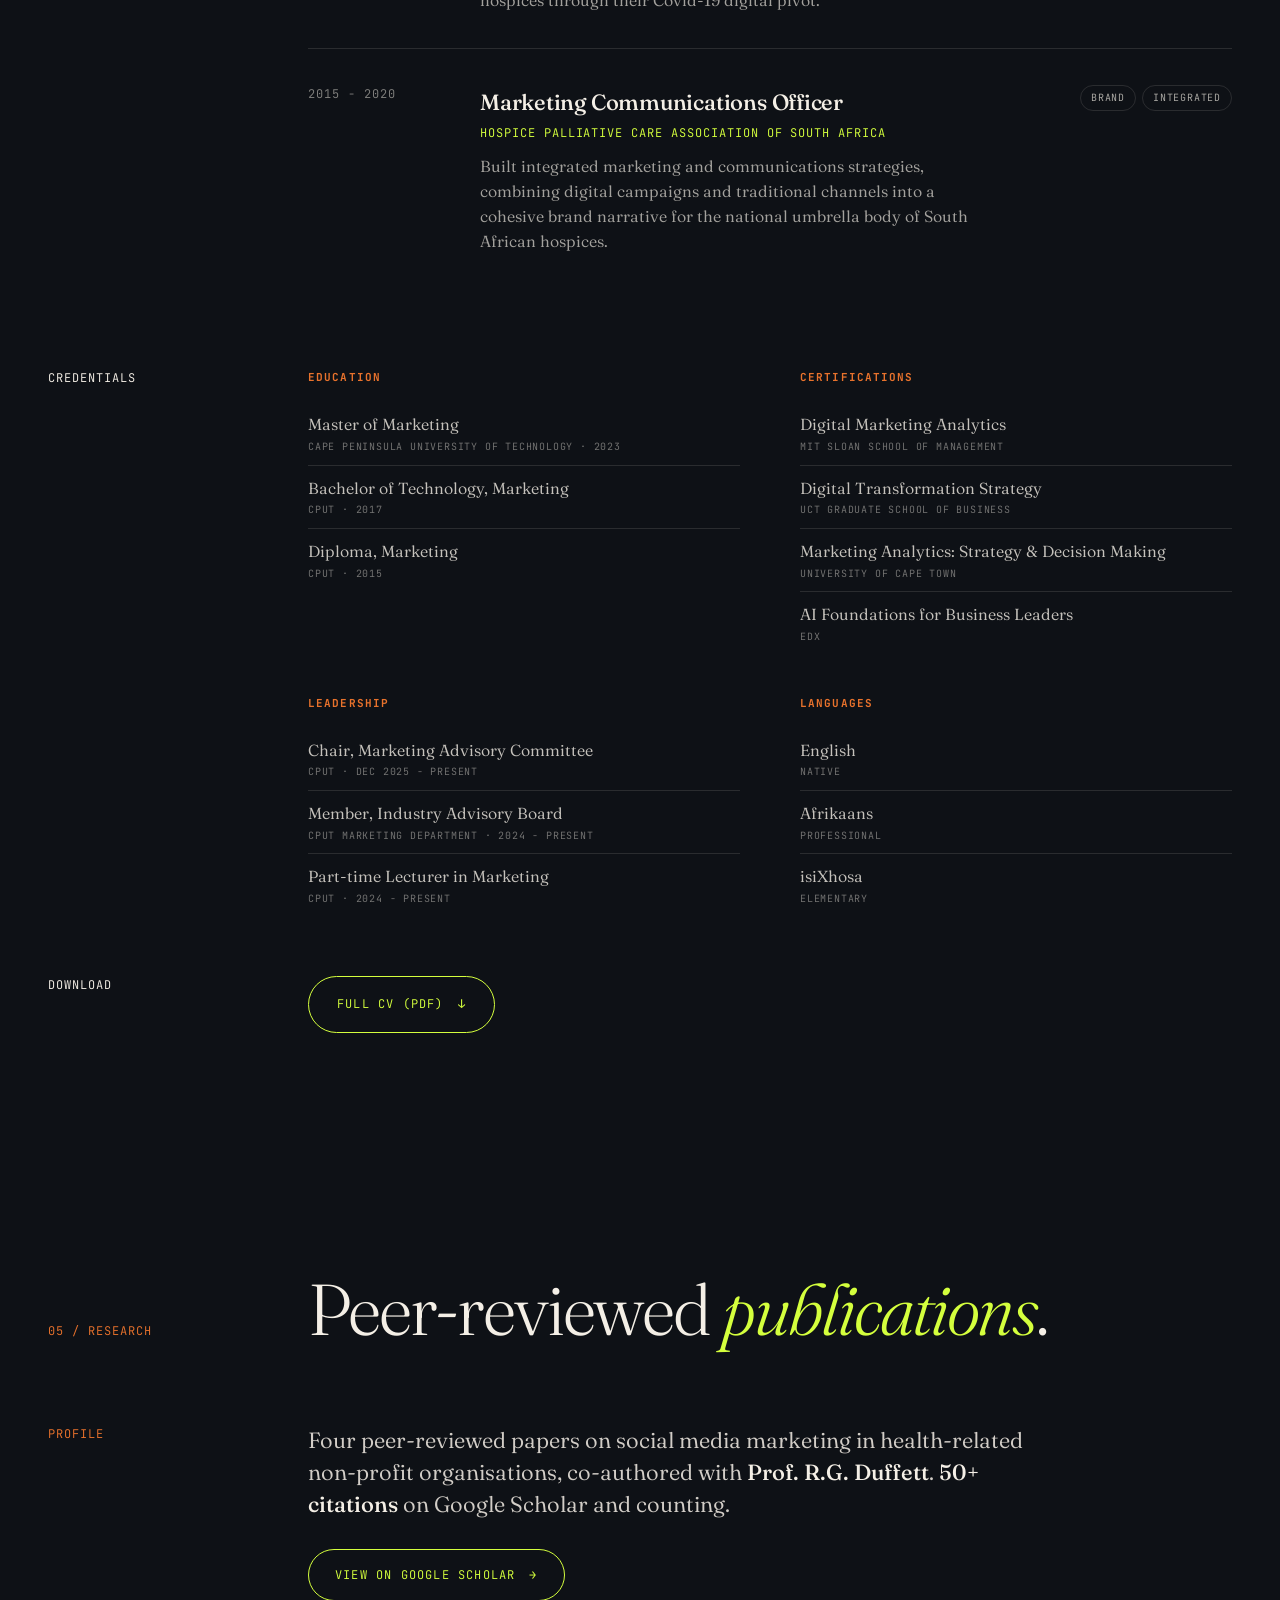
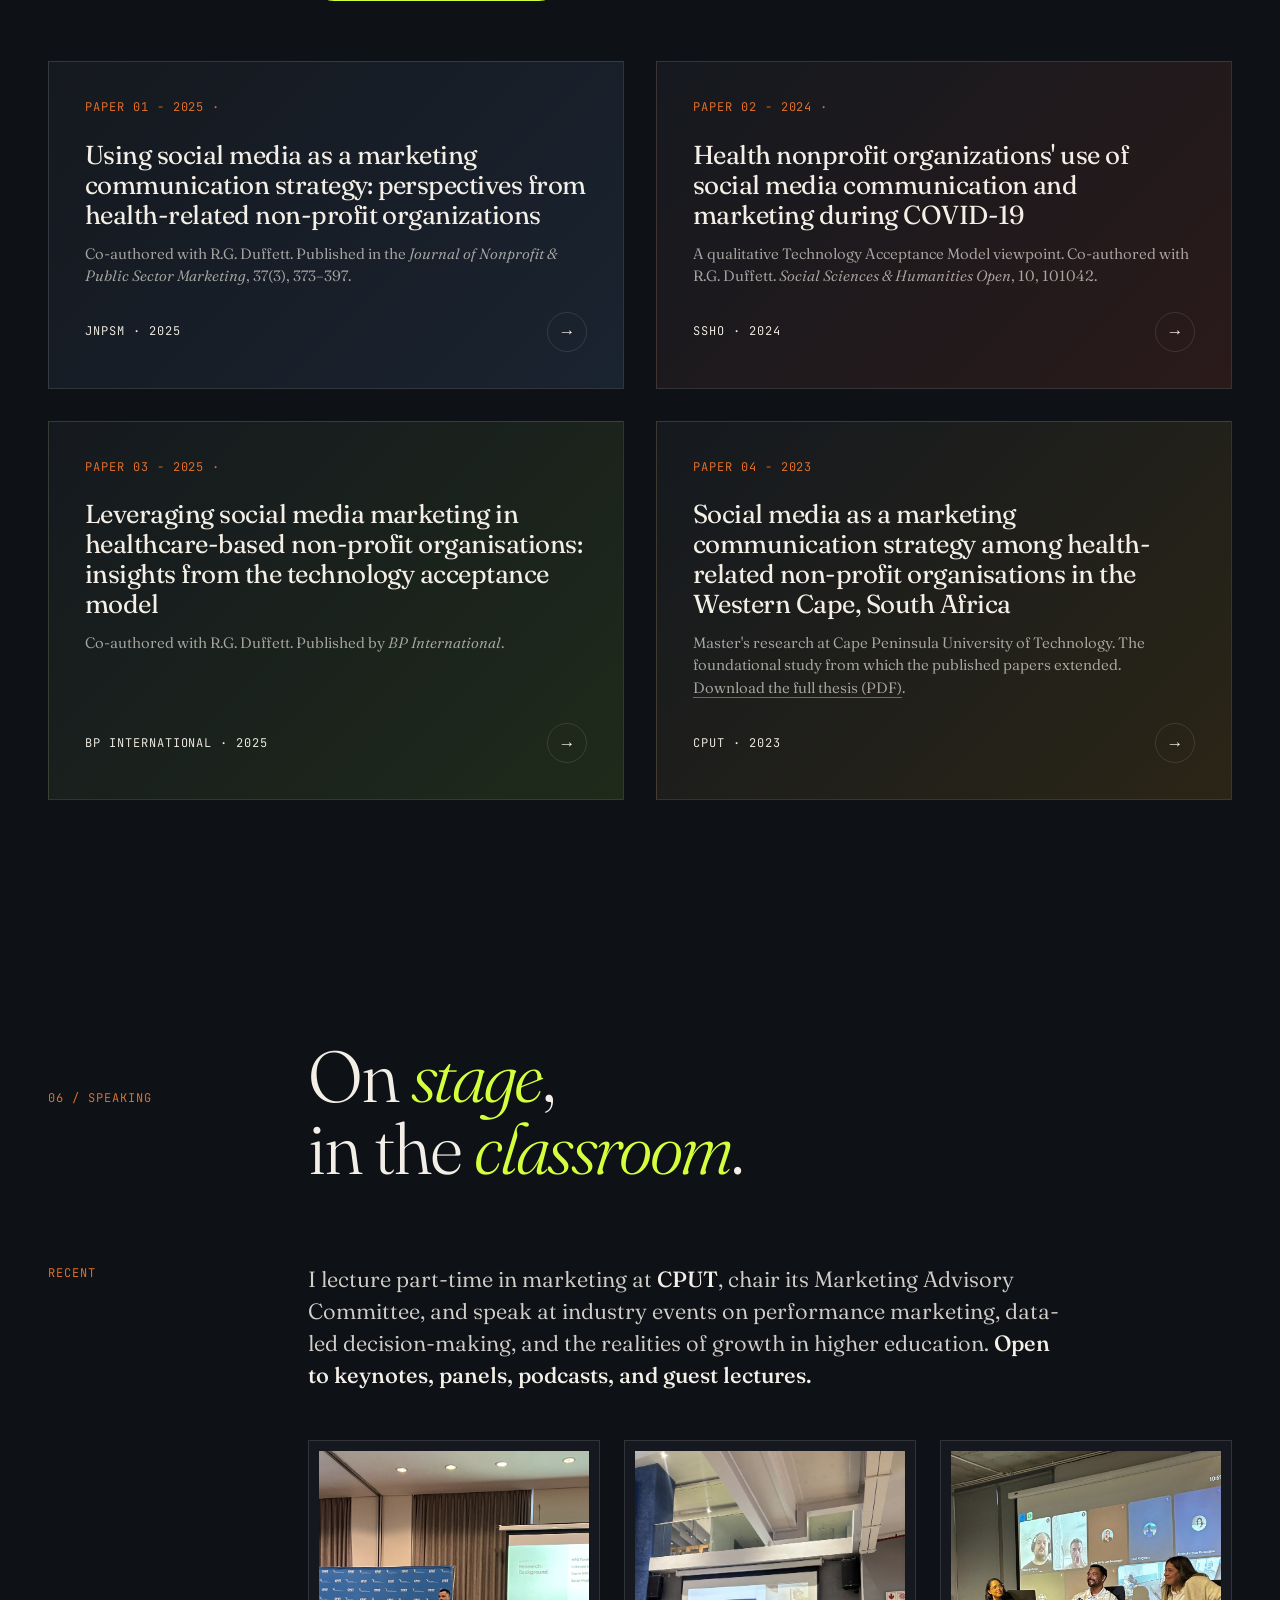
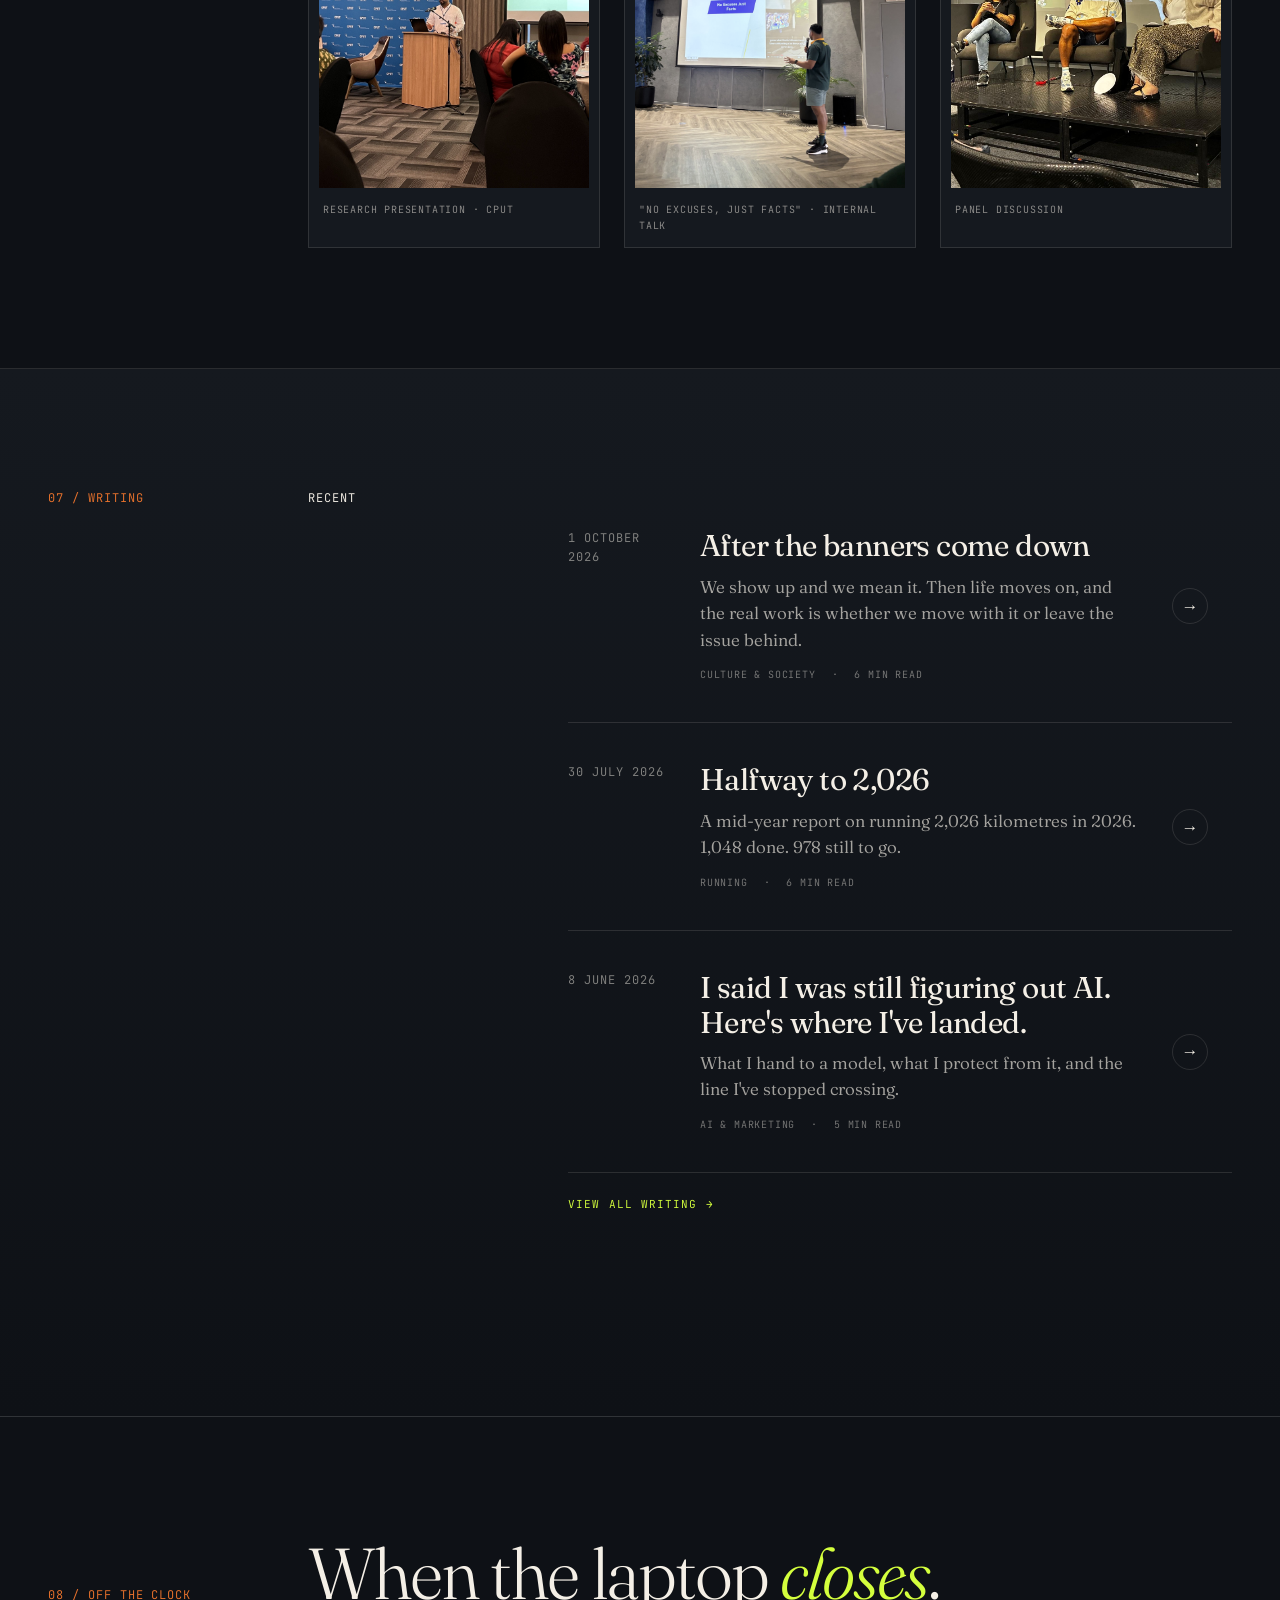
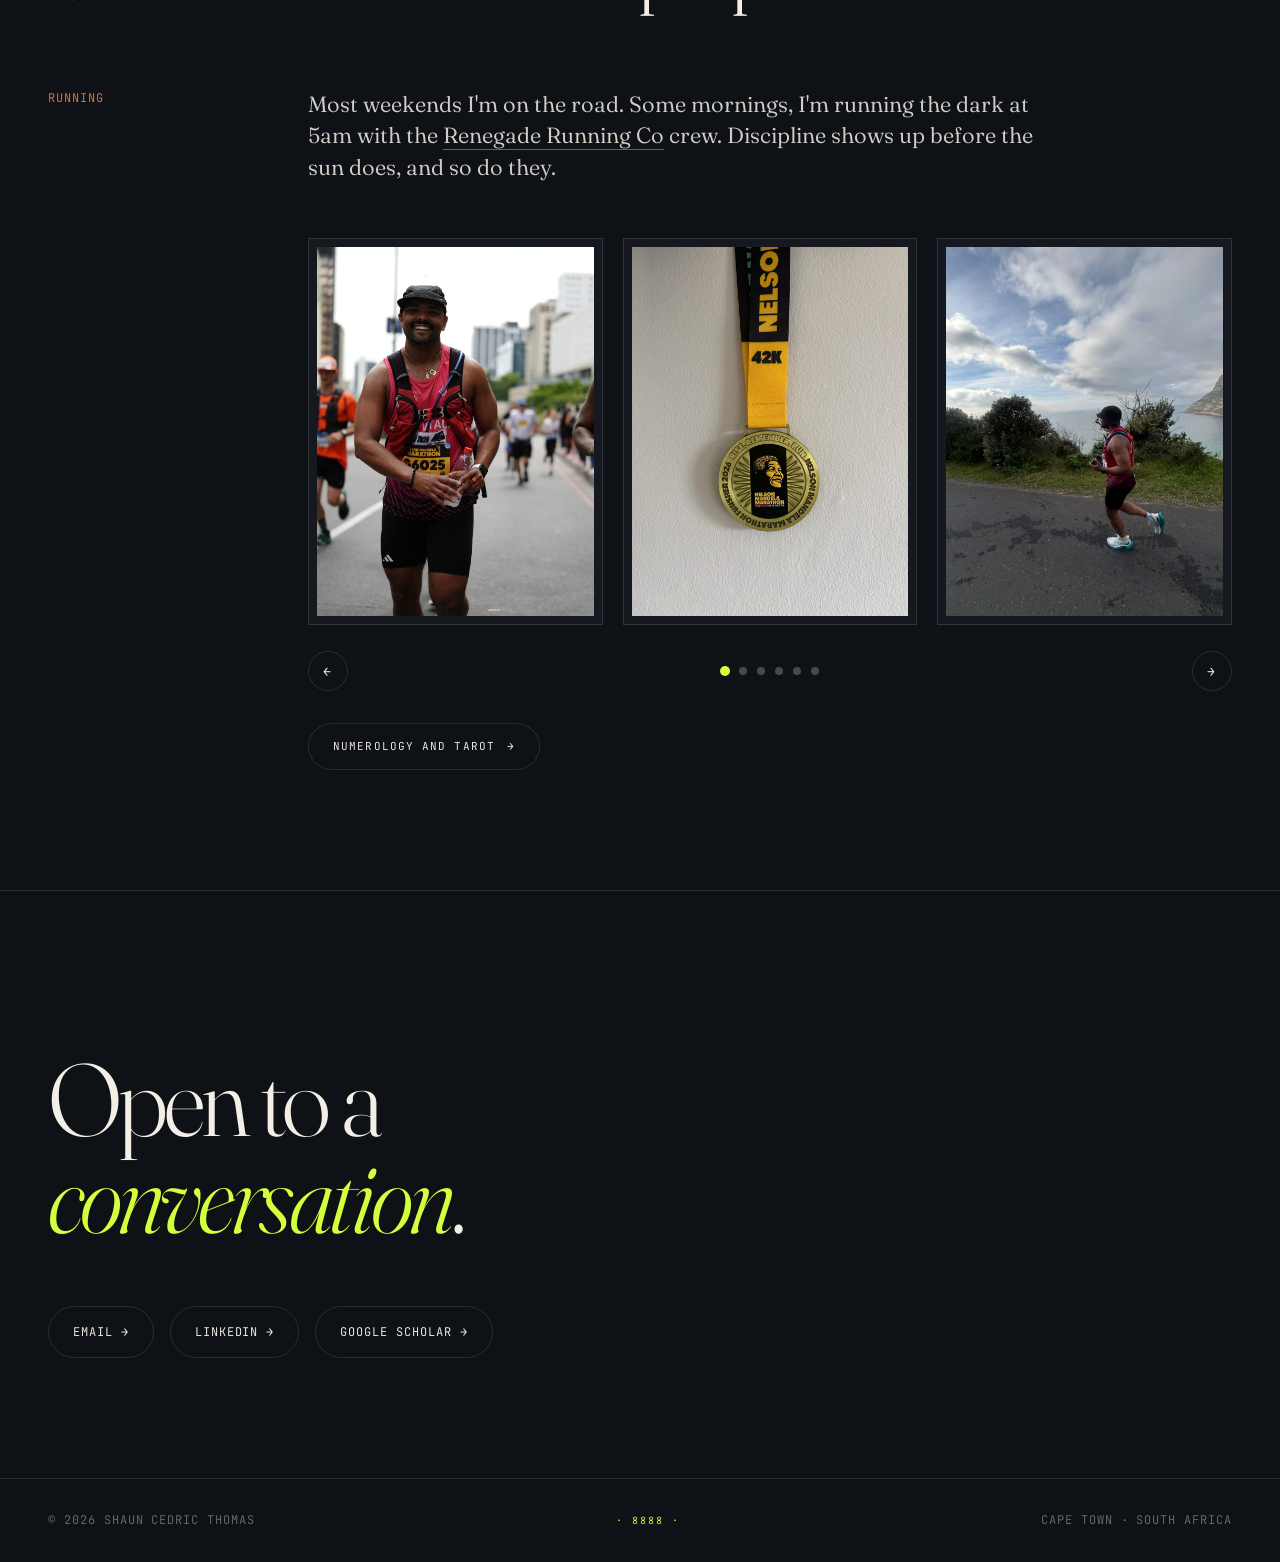
==== commit 6f92f02e: "Running carousel: add Nelson Mandela Marathon 2026 race photo and 42K medal as first slides" ====
--- a/index.html
+++ b/index.html
@@ -581,12 +581,14 @@
       <p class="off-clock-lede">Most weekends I'm on the road. Some mornings, I'm running the dark at 5am with the <a href="https://instagram.com/renegade_running_co/" target="_blank" rel="noopener" class="brand-link">Renegade Running Co</a> crew. Discipline shows up before the sun does, and so do they.</p>
       <div class="run-carousel" aria-roledescription="carousel" aria-label="Running photos">
         <ul class="run-track" tabindex="0">
-          <li class="run-slide" role="group" aria-roledescription="slide" aria-label="1 of 6"><figure class="off-clock-photo"><img src="images/running-coastal-road.jpg" alt="Shaun Cedric Thomas running on a coastal road above the sea in Cape Town" width="1050" height="1400" loading="eager" decoding="async" /></figure></li>
-          <li class="run-slide" role="group" aria-roledescription="slide" aria-label="2 of 6"><figure class="off-clock-photo"><img src="images/running-sea-point.jpg" alt="Shaun Cedric Thomas on the Sea Point promenade at sunrise with a fog bank over the sea" width="1050" height="1400" loading="eager" decoding="async" /></figure></li>
-          <li class="run-slide" role="group" aria-roledescription="slide" aria-label="3 of 6"><figure class="off-clock-photo"><img src="images/running-medals.jpg" alt="Shaun Cedric Thomas and a friend showing their medals after a race" width="1050" height="1400" loading="eager" decoding="async" /></figure></li>
-          <li class="run-slide" role="group" aria-roledescription="slide" aria-label="4 of 6"><figure class="off-clock-photo"><img src="images/running-50km.jpg" alt="Shaun Cedric Thomas after a 50.46 km run, with his Strava stats of 5h 37m" width="1050" height="1400" loading="lazy" decoding="async" /></figure></li>
-          <li class="run-slide" role="group" aria-roledescription="slide" aria-label="5 of 6"><figure class="off-clock-photo"><img src="images/running-group-gym.jpg" alt="Shaun Cedric Thomas with his running group at a gym" width="1050" height="1400" loading="lazy" decoding="async" /></figure></li>
-          <li class="run-slide" role="group" aria-roledescription="slide" aria-label="6 of 6"><figure class="off-clock-photo"><img src="images/running-night-start.jpg" alt="Shaun Cedric Thomas and his running group setting off on a night run" width="1050" height="1400" loading="lazy" decoding="async" /></figure></li>
+          <li class="run-slide" role="group" aria-roledescription="slide" aria-label="1 of 8"><figure class="off-clock-photo"><img src="images/running-mandela-marathon.jpg" alt="Shaun Cedric Thomas running the Nelson Mandela Marathon in Cape Town, 2026" width="933" height="1400" loading="eager" decoding="async" /></figure></li>
+          <li class="run-slide" role="group" aria-roledescription="slide" aria-label="2 of 8"><figure class="off-clock-photo"><img src="images/running-42k-medal.jpg" alt="Nelson Mandela Marathon 2026 42K finisher medal" width="1050" height="1400" loading="eager" decoding="async" /></figure></li>
+          <li class="run-slide" role="group" aria-roledescription="slide" aria-label="3 of 8"><figure class="off-clock-photo"><img src="images/running-coastal-road.jpg" alt="Shaun Cedric Thomas running on a coastal road above the sea in Cape Town" width="1050" height="1400" loading="eager" decoding="async" /></figure></li>
+          <li class="run-slide" role="group" aria-roledescription="slide" aria-label="4 of 8"><figure class="off-clock-photo"><img src="images/running-sea-point.jpg" alt="Shaun Cedric Thomas on the Sea Point promenade at sunrise with a fog bank over the sea" width="1050" height="1400" loading="lazy" decoding="async" /></figure></li>
+          <li class="run-slide" role="group" aria-roledescription="slide" aria-label="5 of 8"><figure class="off-clock-photo"><img src="images/running-medals.jpg" alt="Shaun Cedric Thomas and a friend showing their medals after a race" width="1050" height="1400" loading="lazy" decoding="async" /></figure></li>
+          <li class="run-slide" role="group" aria-roledescription="slide" aria-label="6 of 8"><figure class="off-clock-photo"><img src="images/running-50km.jpg" alt="Shaun Cedric Thomas after a 50.46 km run, with his Strava stats of 5h 37m" width="1050" height="1400" loading="lazy" decoding="async" /></figure></li>
+          <li class="run-slide" role="group" aria-roledescription="slide" aria-label="7 of 8"><figure class="off-clock-photo"><img src="images/running-group-gym.jpg" alt="Shaun Cedric Thomas with his running group at a gym" width="1050" height="1400" loading="lazy" decoding="async" /></figure></li>
+          <li class="run-slide" role="group" aria-roledescription="slide" aria-label="8 of 8"><figure class="off-clock-photo"><img src="images/running-night-start.jpg" alt="Shaun Cedric Thomas and his running group setting off on a night run" width="1050" height="1400" loading="lazy" decoding="async" /></figure></li>
         </ul>
         <div class="run-controls">
           <button type="button" class="run-btn run-prev mono" aria-label="Previous photo">←</button>
--- a/styles-b.css
+++ b/styles-b.css
@@ -32,6 +32,7 @@
   .run-slide { flex: 0 0 calc((100% - (var(--per) - 1) * var(--gap)) / var(--per)); scroll-snap-align: start; }
   .run-slide .off-clock-photo { margin: 0; }
   .run-slide img { height: auto; }
+  .run-slide img[src*="running-mandela-marathon"] { object-position: 50% 30%; }
   .run-slide img[src*="running-50km"] { object-position: 50% 40%; }
   .run-controls { display: flex; align-items: center; justify-content: space-between; gap: 16px; margin-top: 20px; }
   .run-btn { width: 40px; height: 40px; border-radius: 50%; border: 1px solid var(--line); background: transparent; color: var(--paper); cursor: pointer; transition: all 0.3s ease; font-size: 13px; }
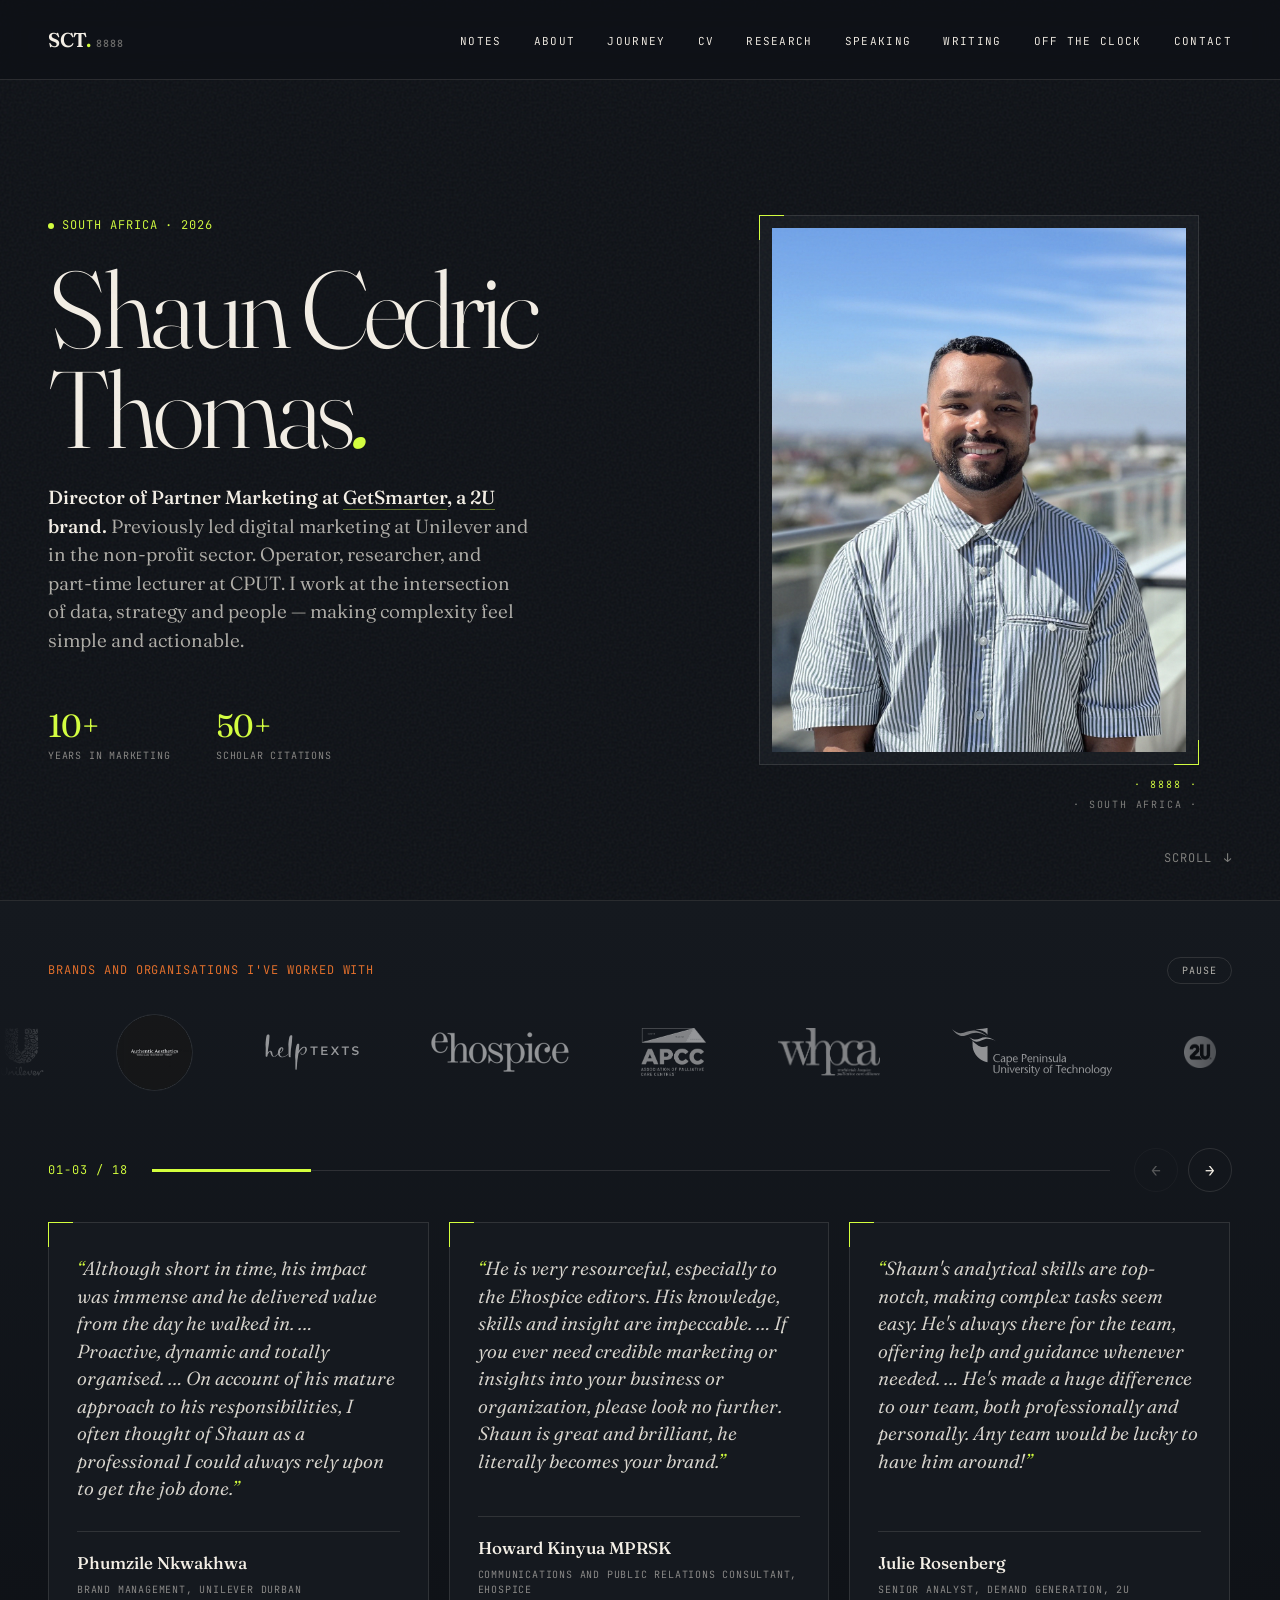
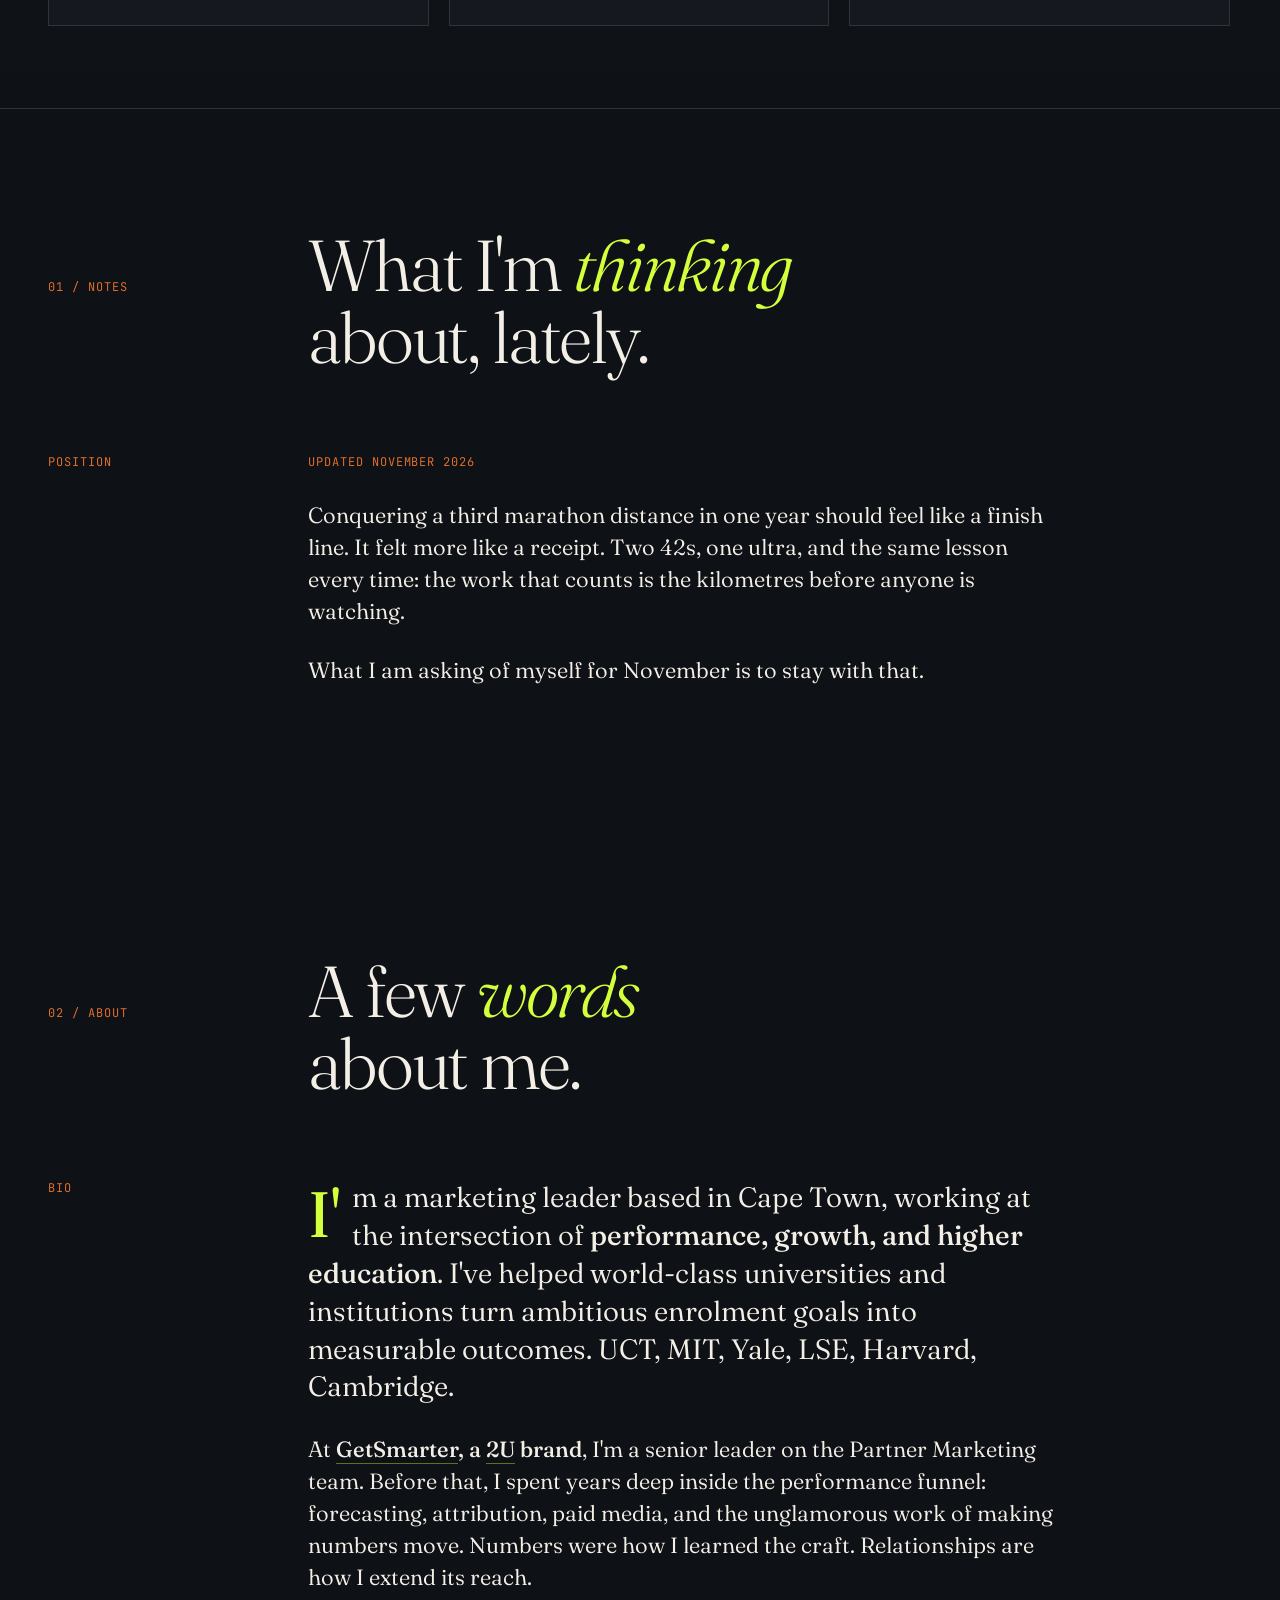
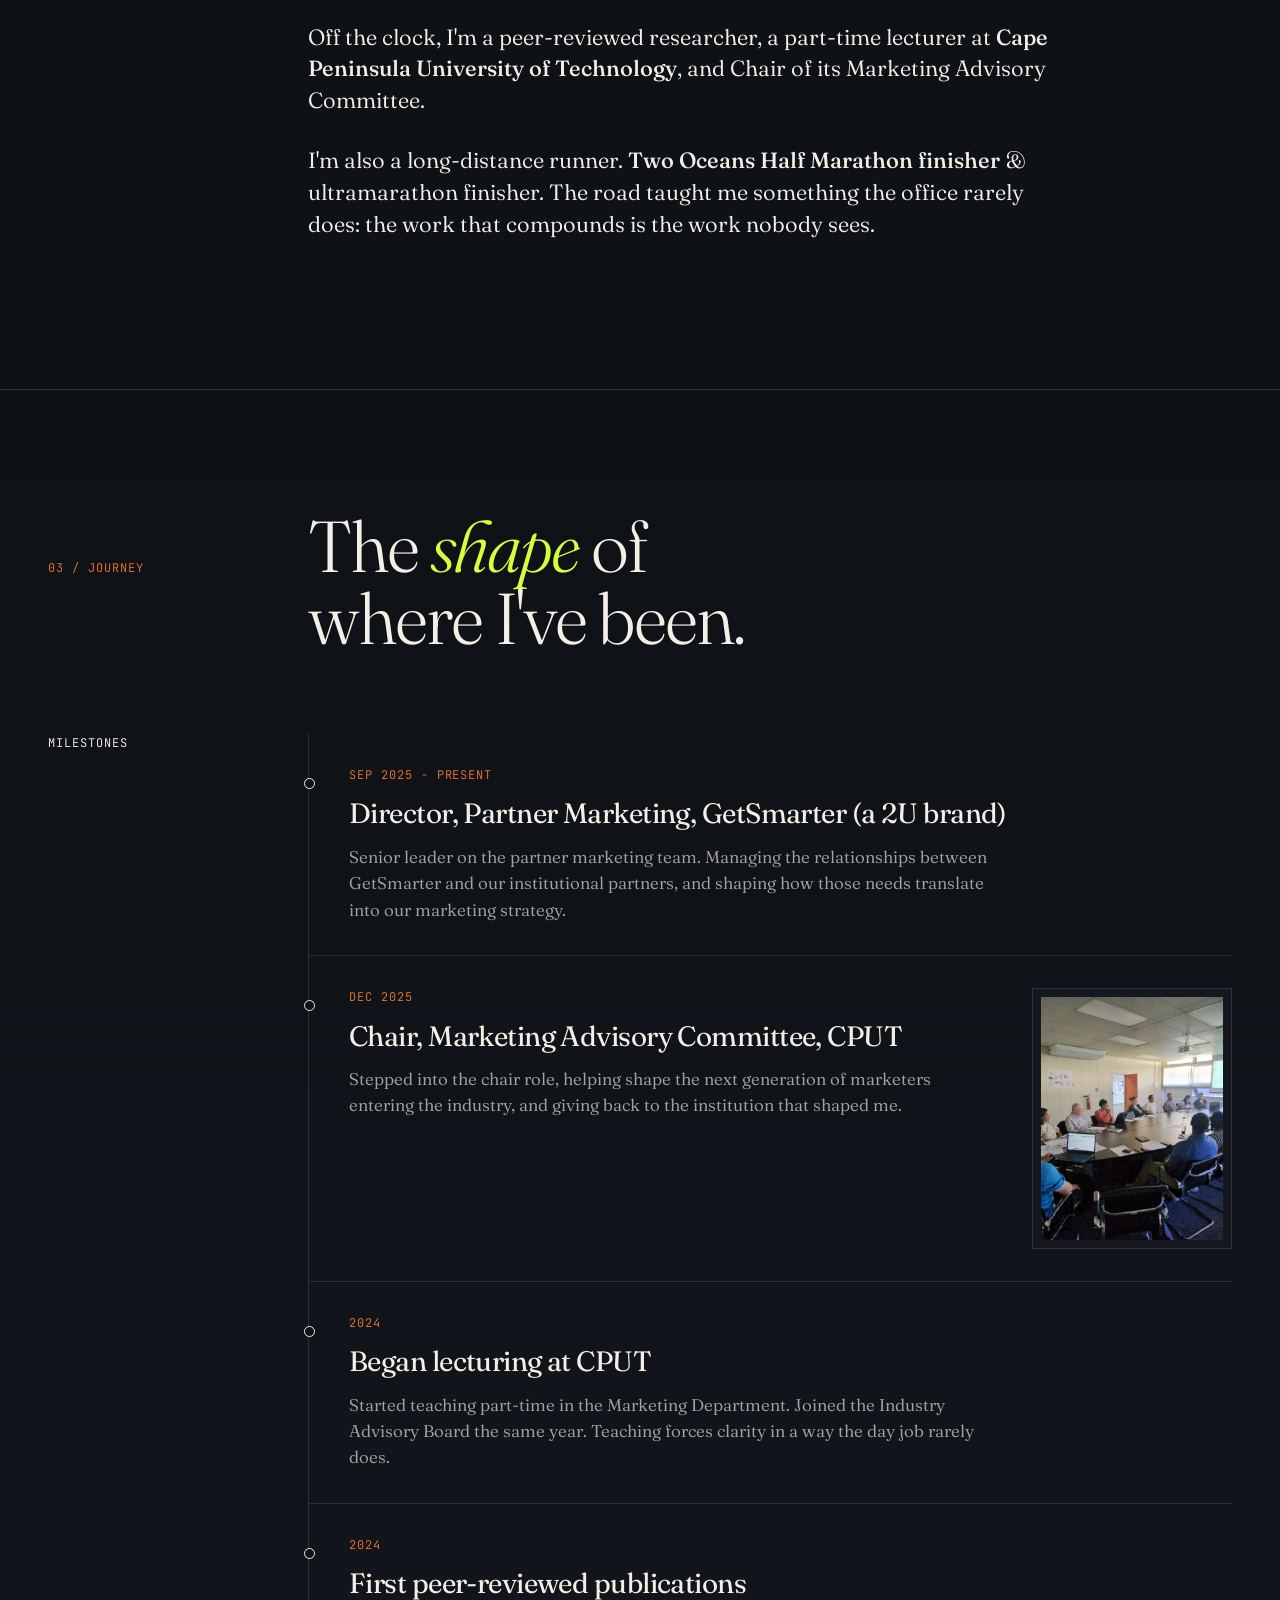
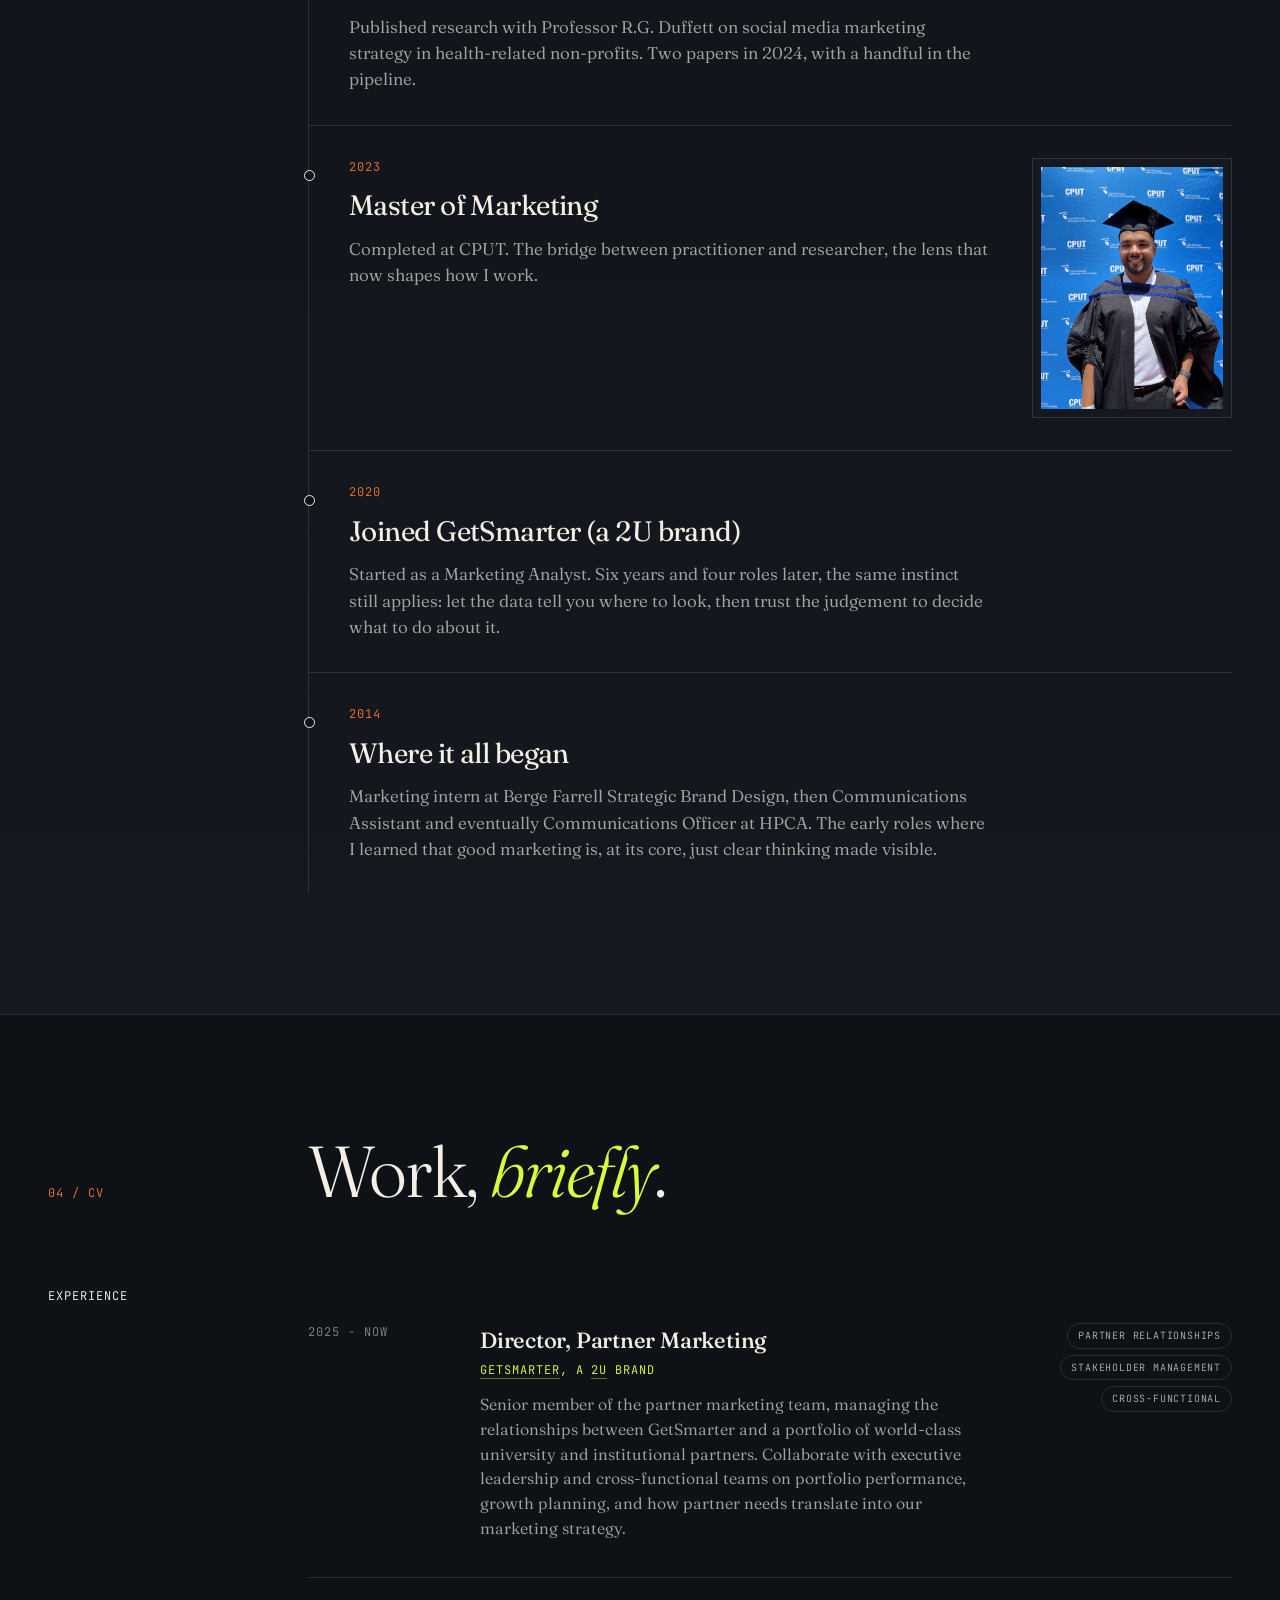
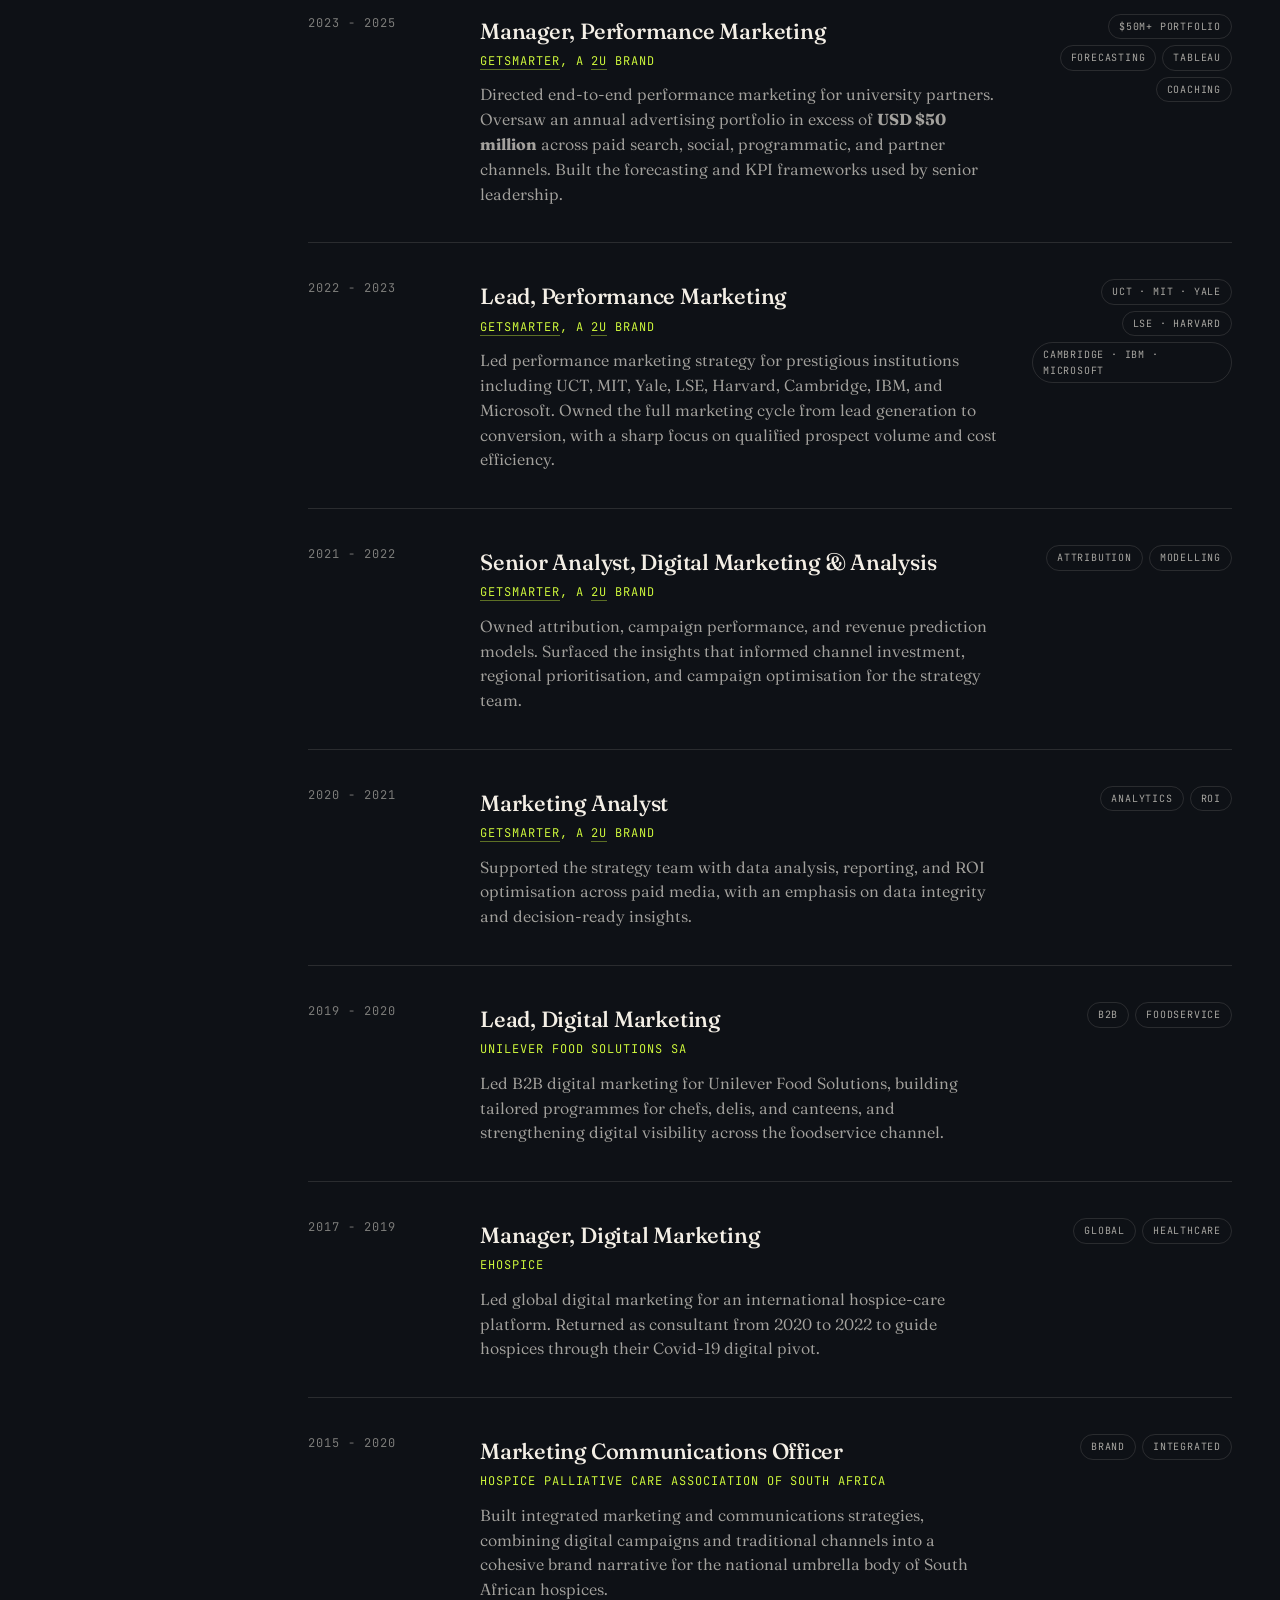
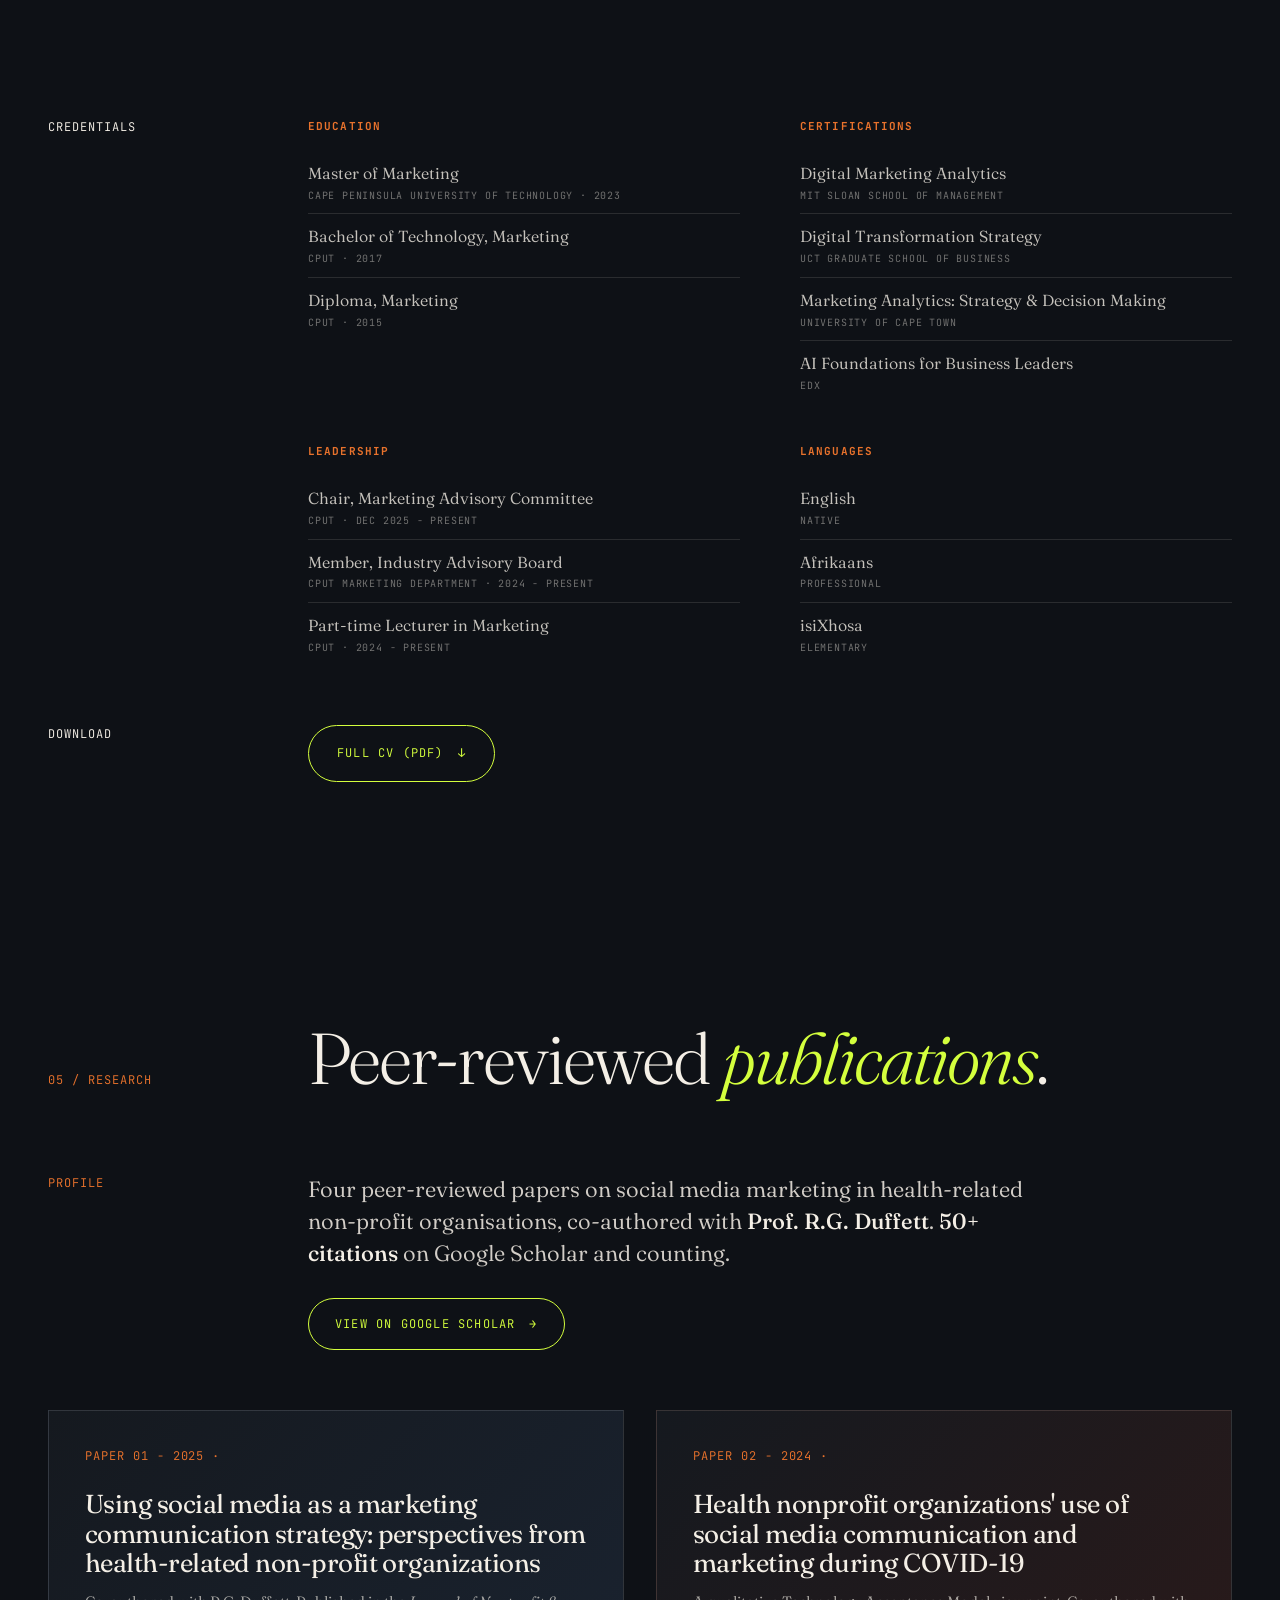
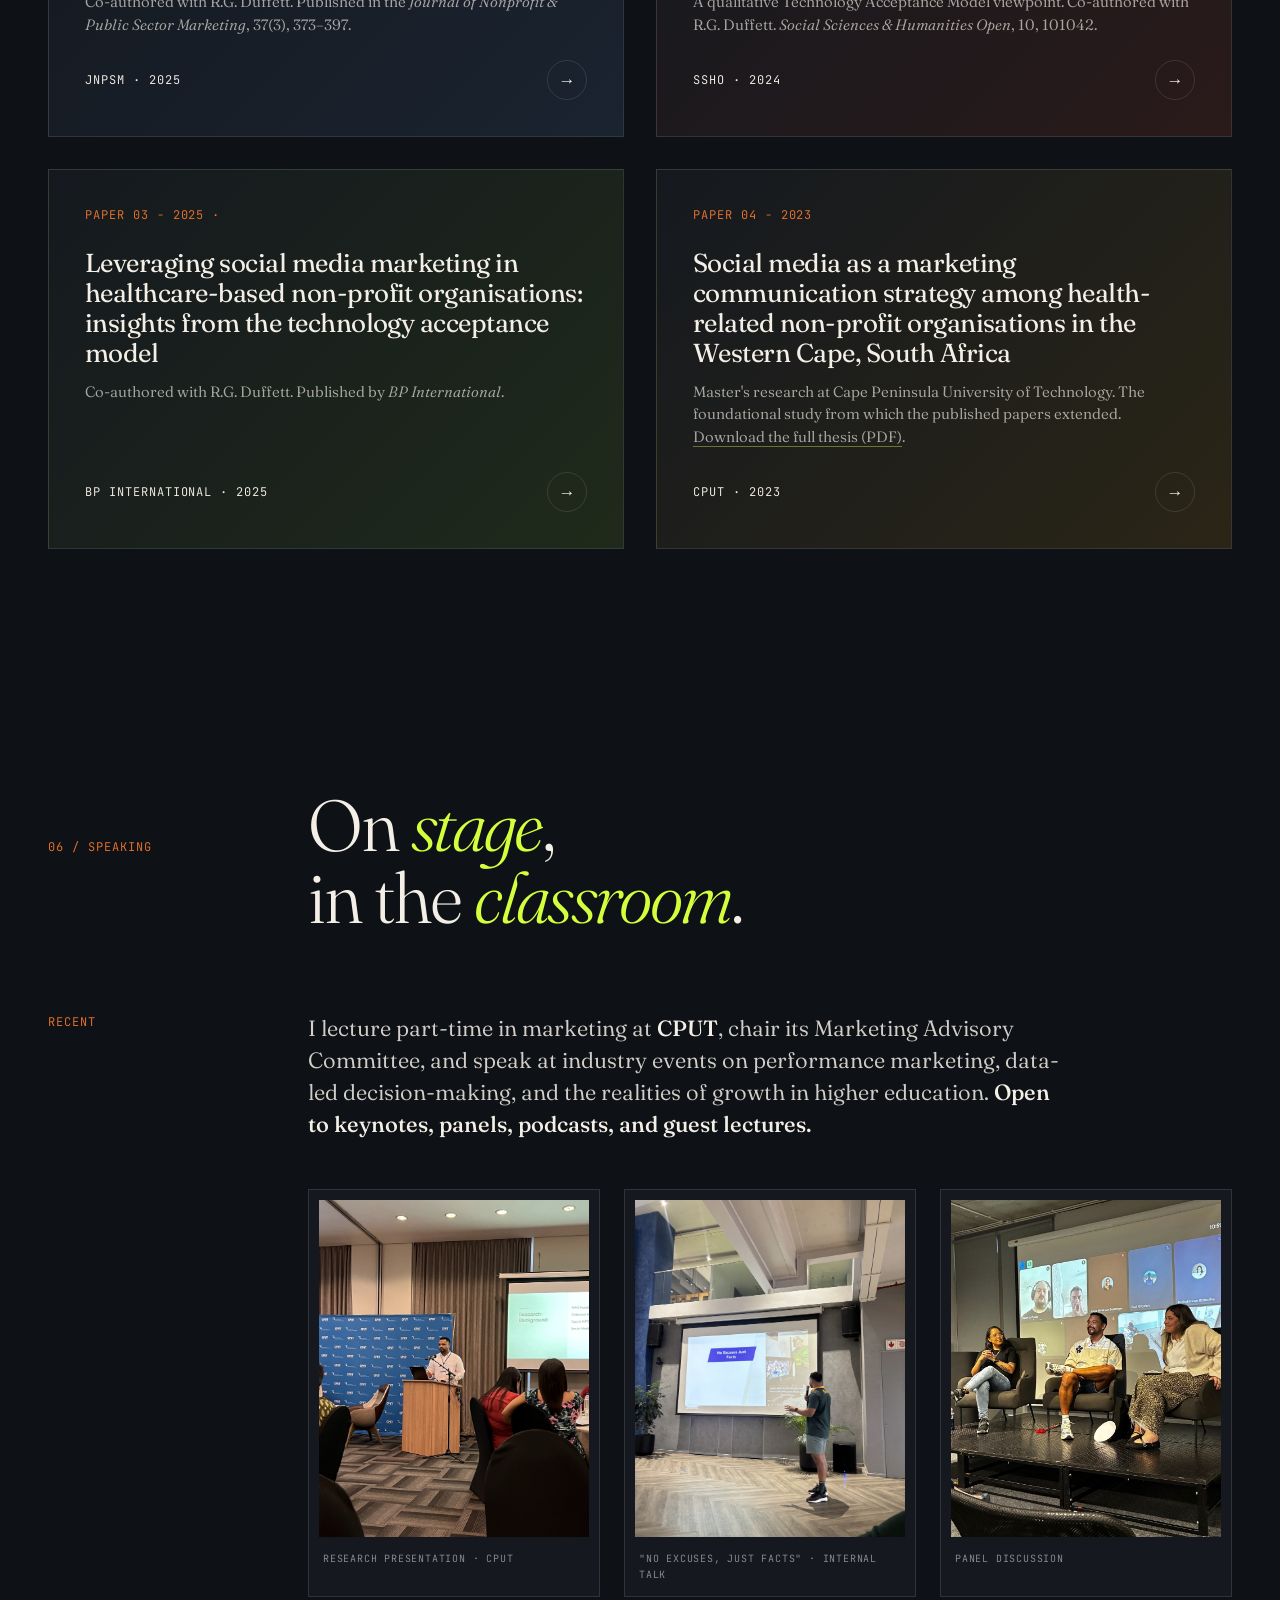
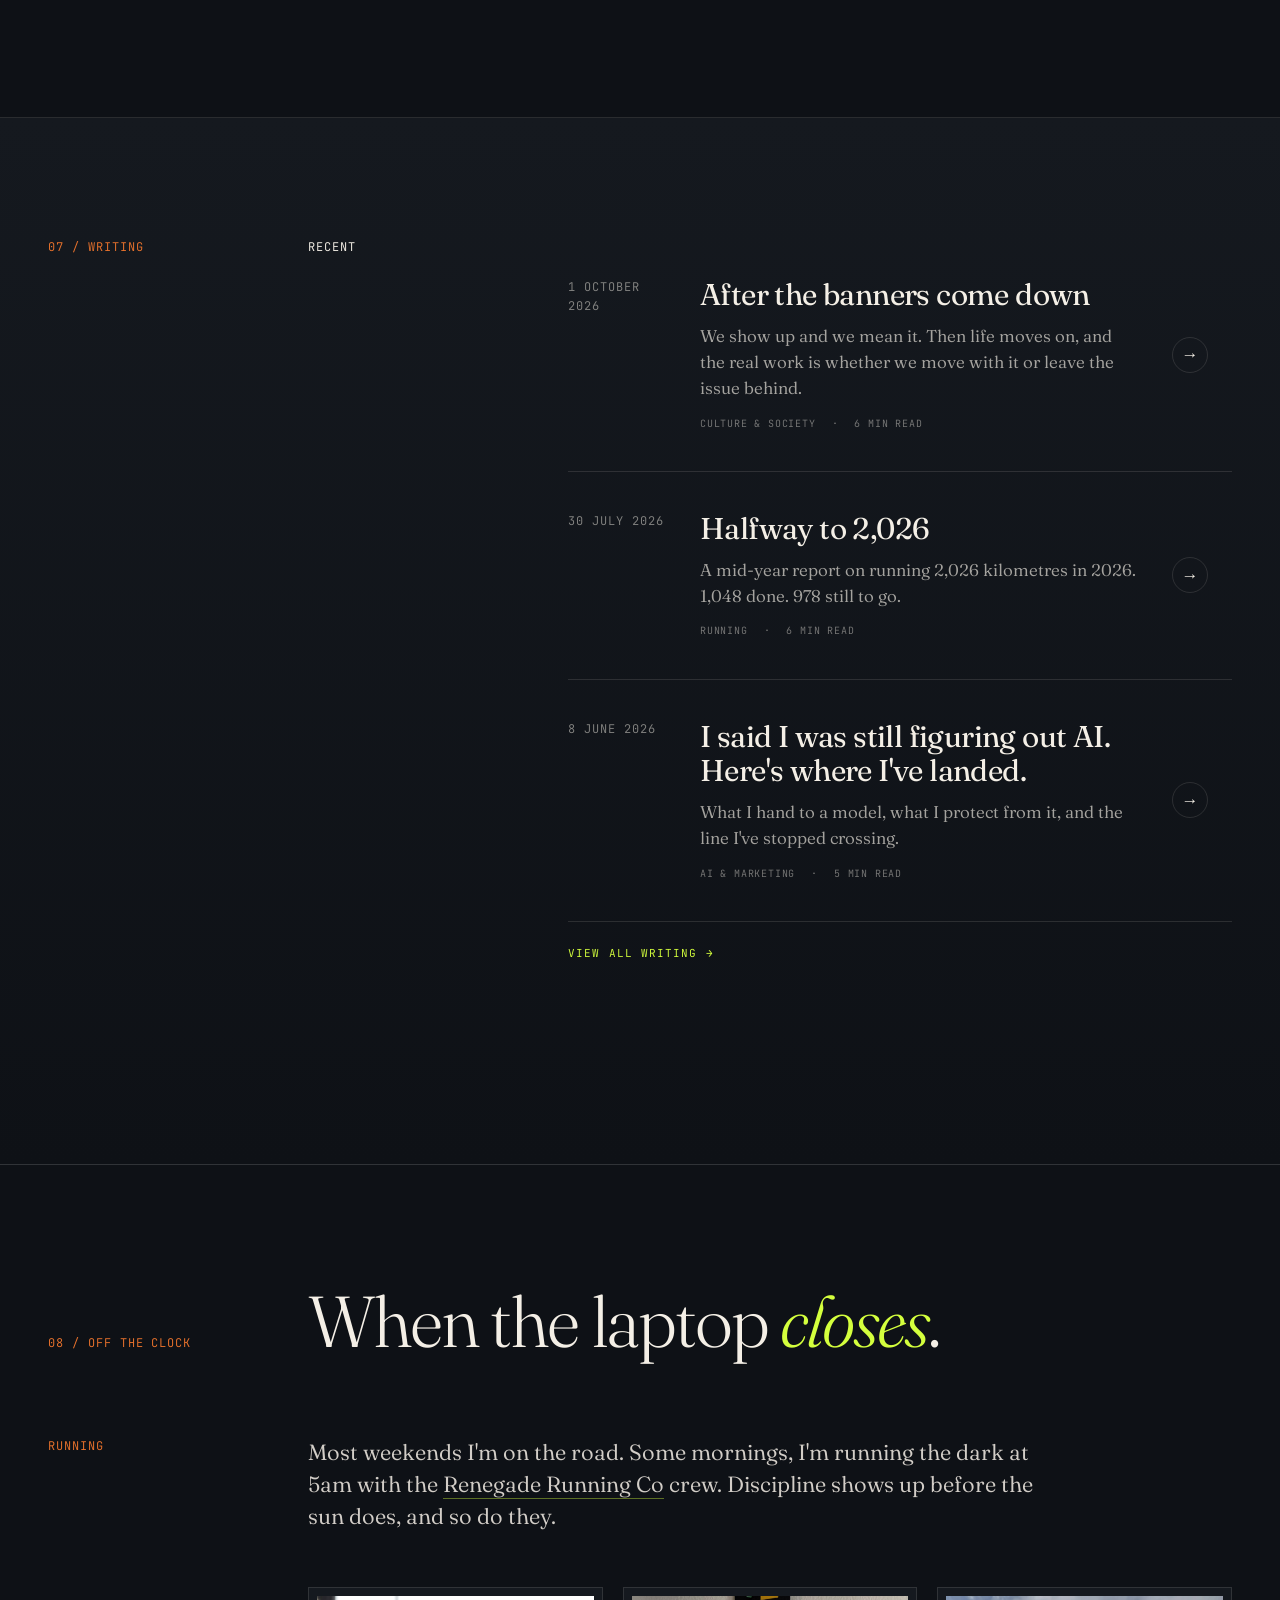
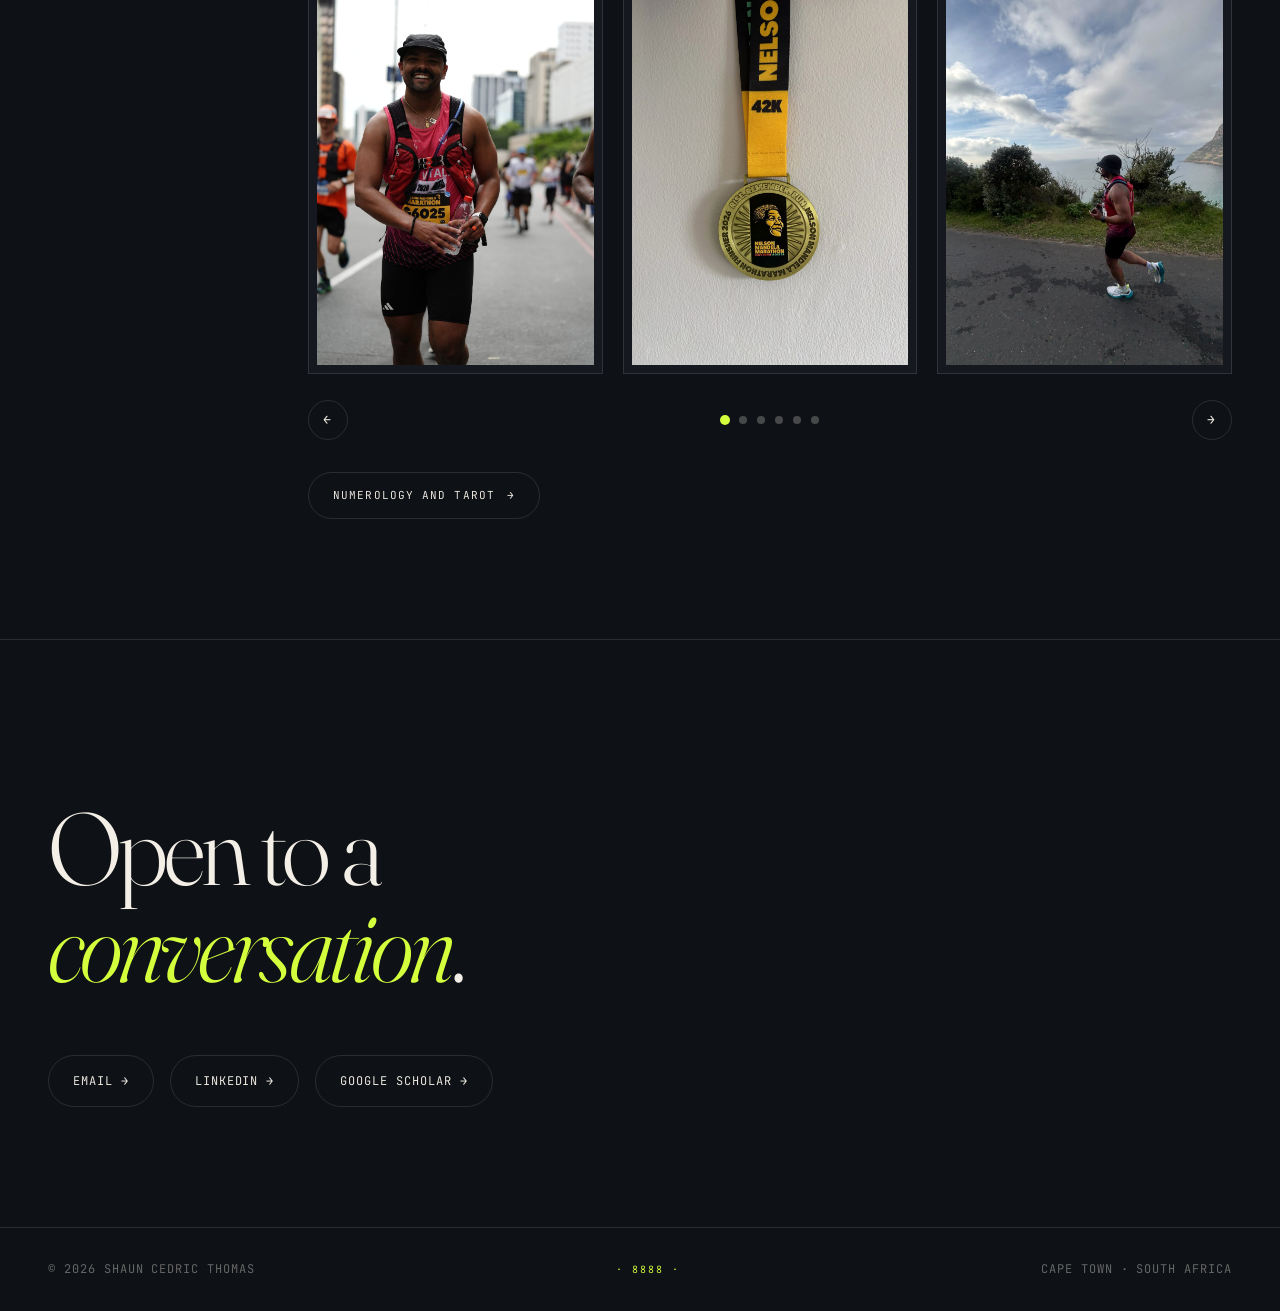
==== commit 83ec6e4e: "Notes: November 2026 (third marathon distance / stay with the unseen work)" ====
--- a/index.html
+++ b/index.html
@@ -208,11 +208,10 @@
   <div class="about-grid">
     <div class="mono">Position</div>
     <div class="about-text">
-      <div class="mono" style="margin-bottom: 28px; color: var(--amber); letter-spacing: 0.08em;">Updated October 2026</div>
-      <!-- position-note refreshed 2026-10-01 -->
-      <p>After the banners come down, attention moves. It always does. Last month brought memorial runs, vigils and men in the street after women in Ekurhuleni did not come home. I was glad people showed up. I am also left with the same question 2020 left me with: what happens when the month turns and the country finds something else to care about?</p>
-      <p>Gender-based violence here is not a short spike. It is an ongoing condition. Race can work the same way in rooms that think the hard work is already done, where bias that nobody means is also bias that nobody sees. A quiet week is not proof that everyone is having the same experience. Some things stay true after the post stops circulating.</p>
-      <p>What I am asking of myself for October is smaller and harder than a banner. Stay with it after the banner comes down.</p>
+      <div class="mono" style="margin-bottom: 28px; color: var(--amber); letter-spacing: 0.08em;">Updated November 2026</div>
+      <!-- position-note refreshed 2026-11-02 -->
+      <p>Conquering a third marathon distance in one year should feel like a finish line. It felt more like a receipt. Two 42s, one ultra, and the same lesson every time: the work that counts is the kilometres before anyone is watching.</p>
+      <p>What I am asking of myself for November is to stay with that.</p>
     </div>
   </div>
 </section>
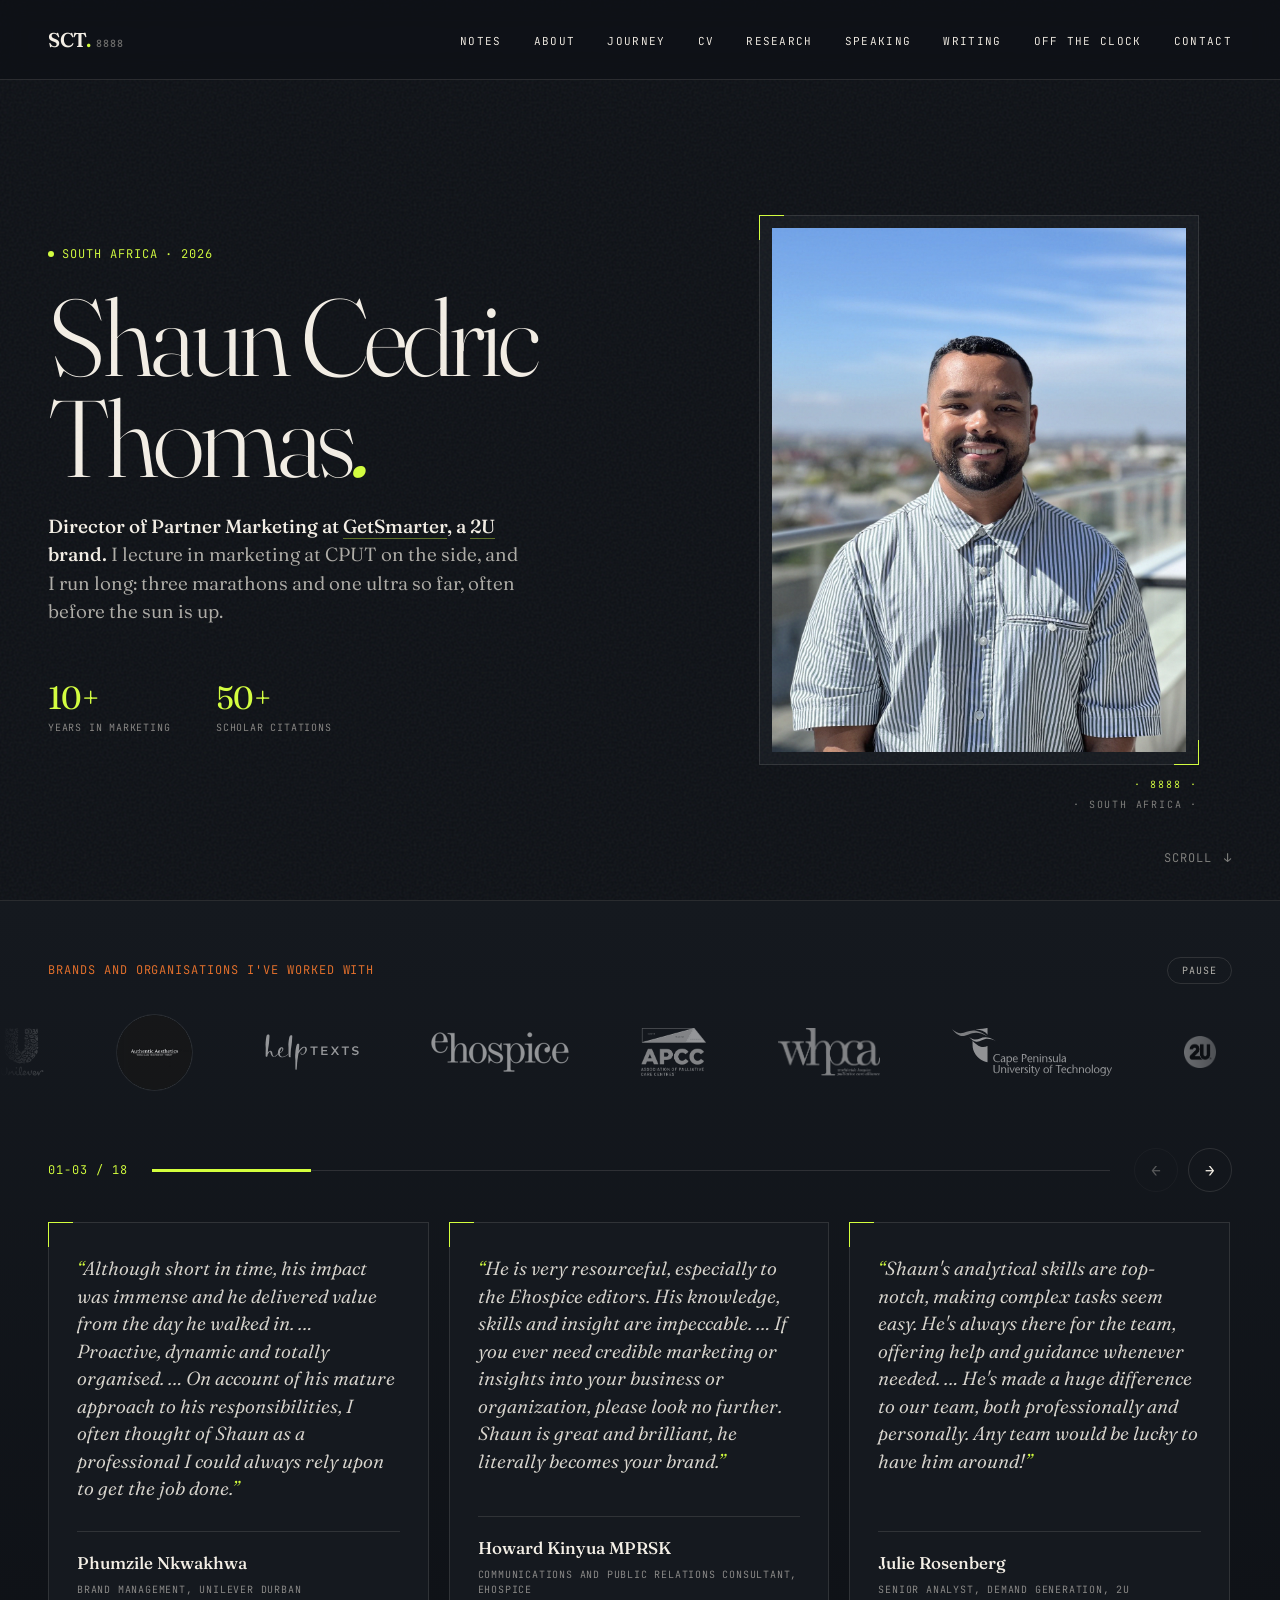
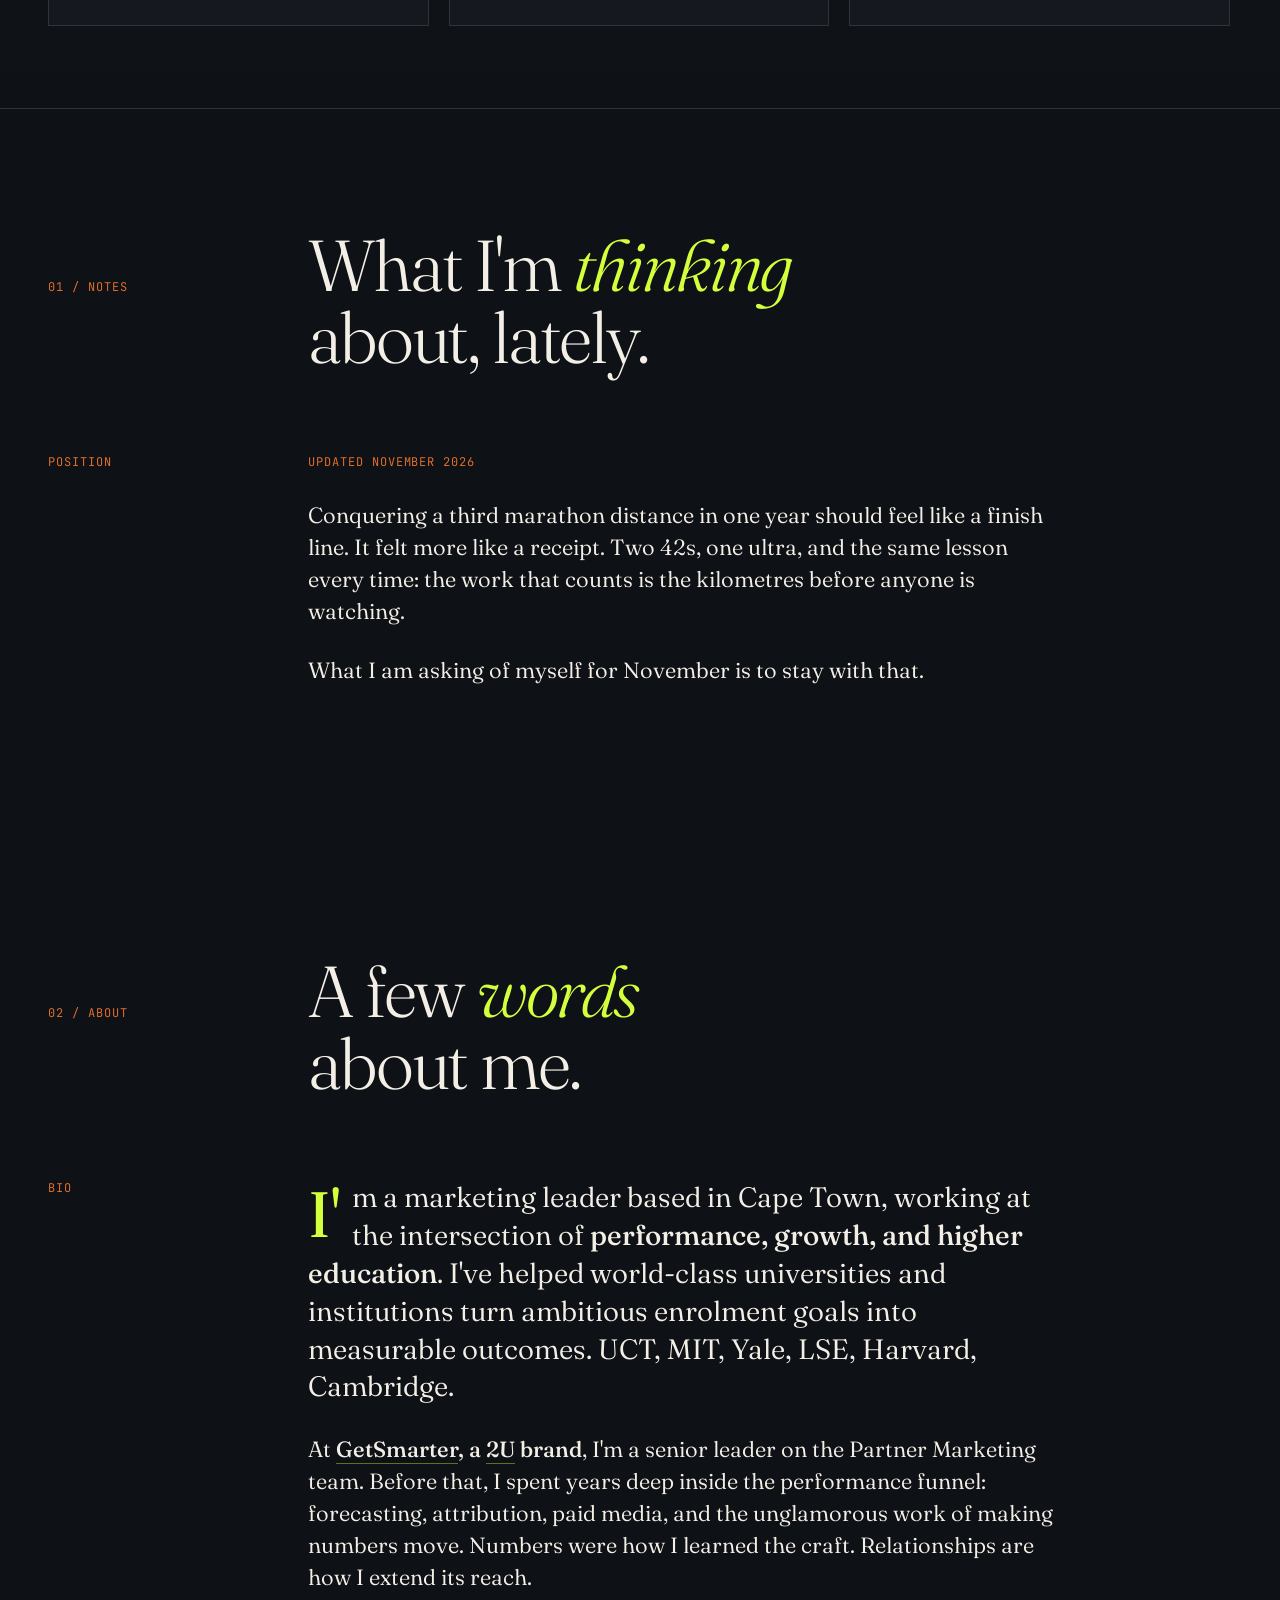
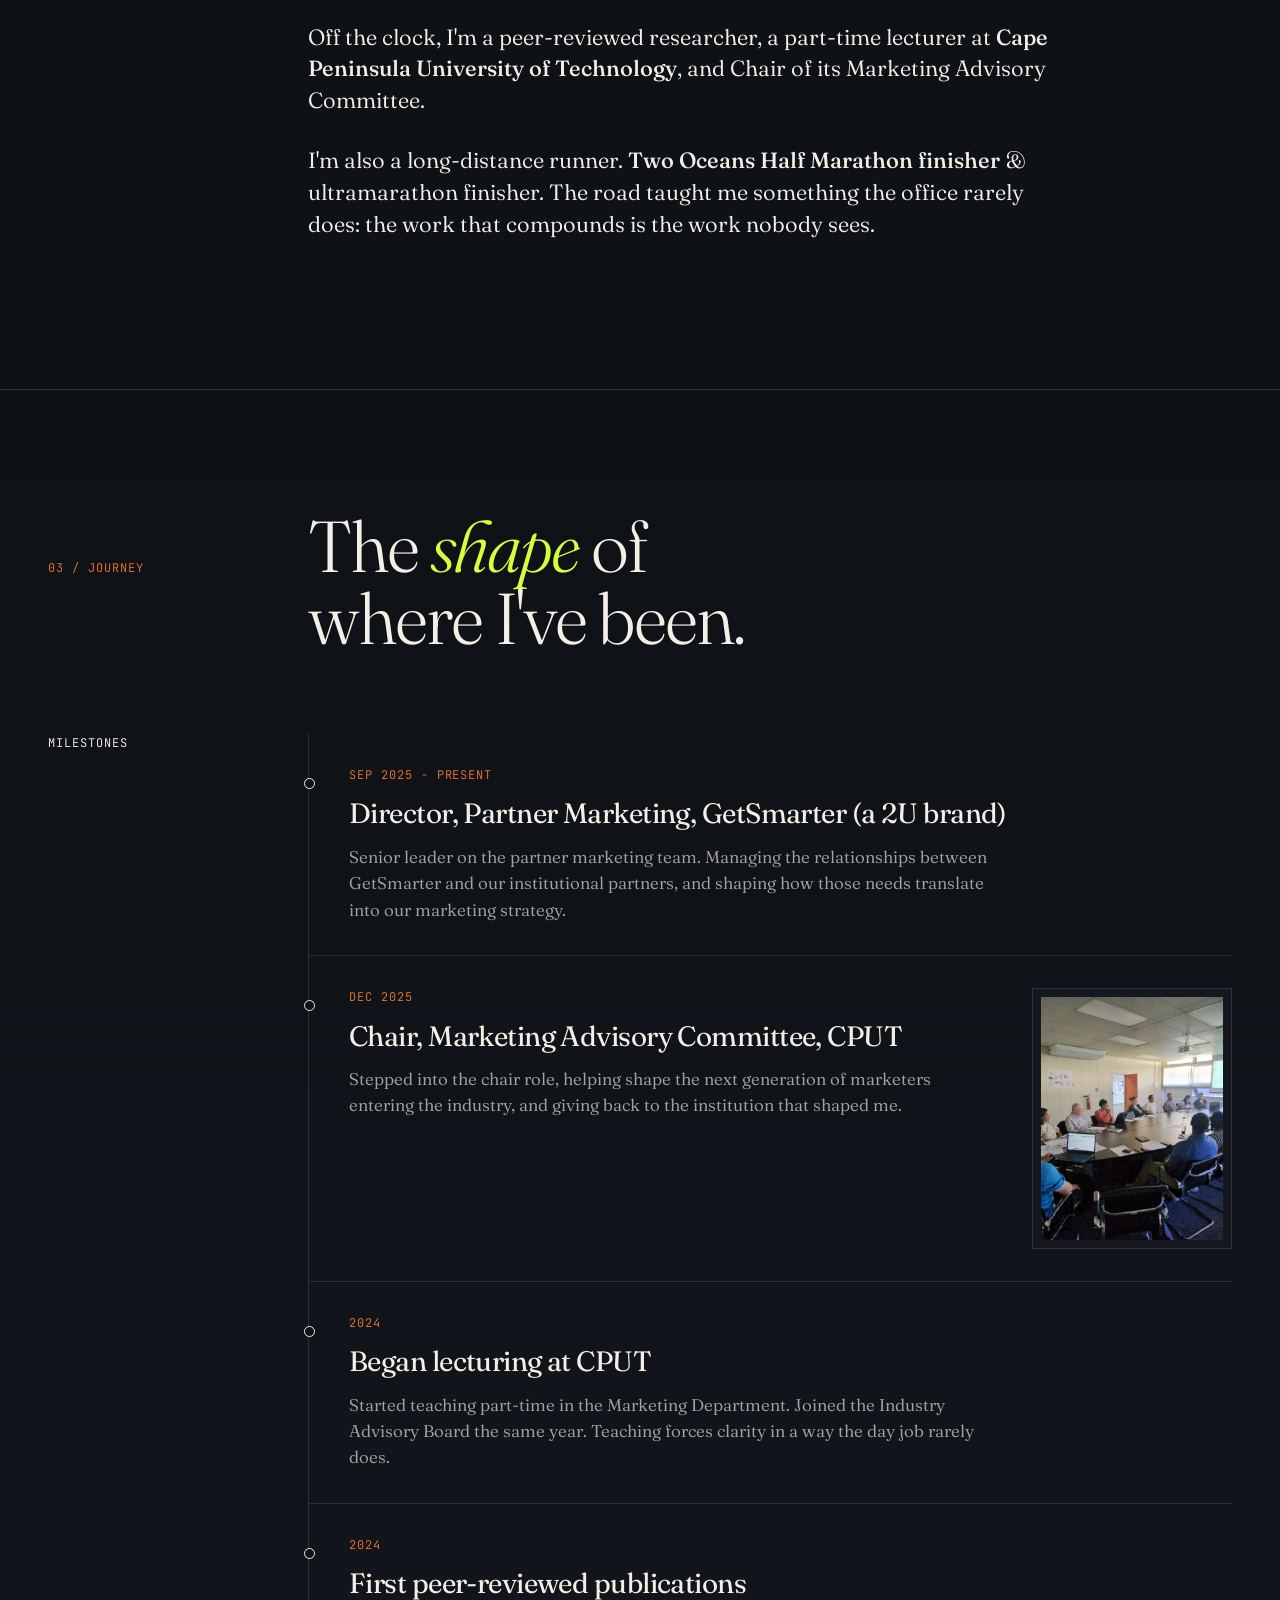
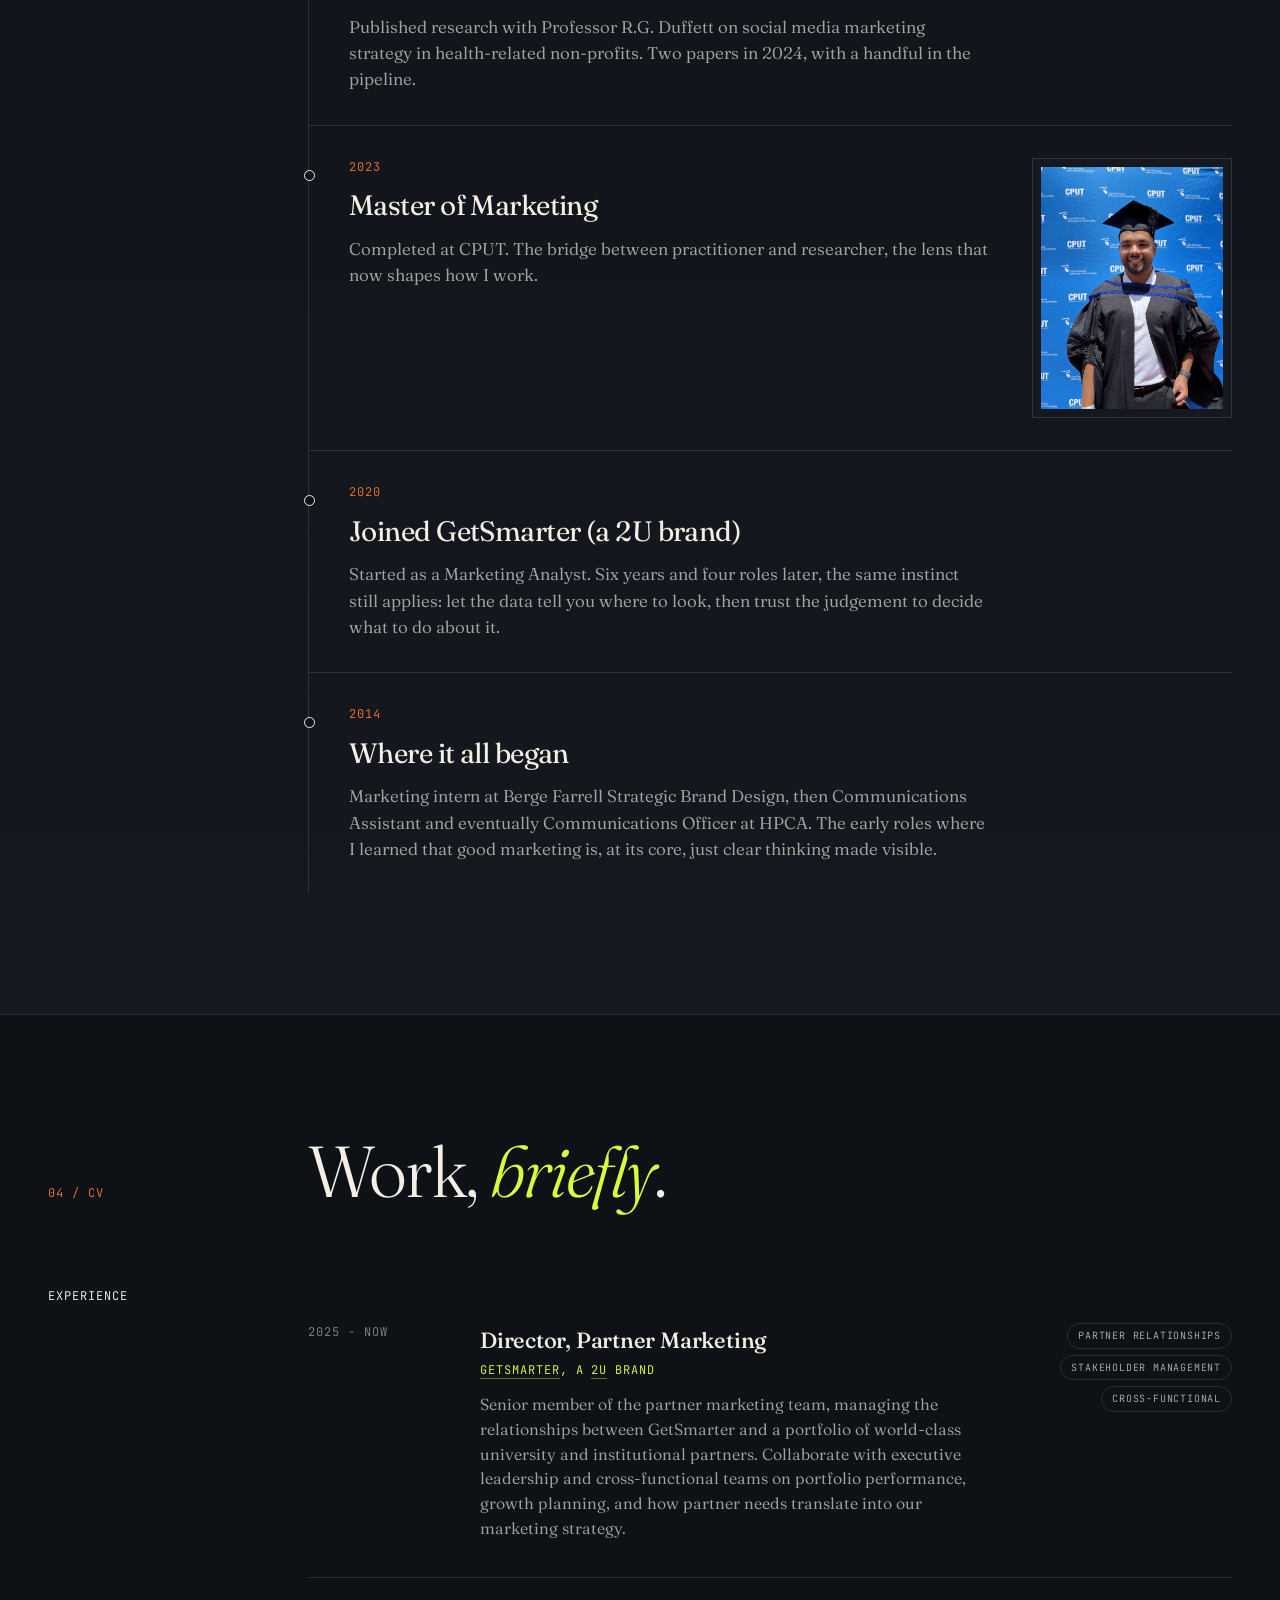
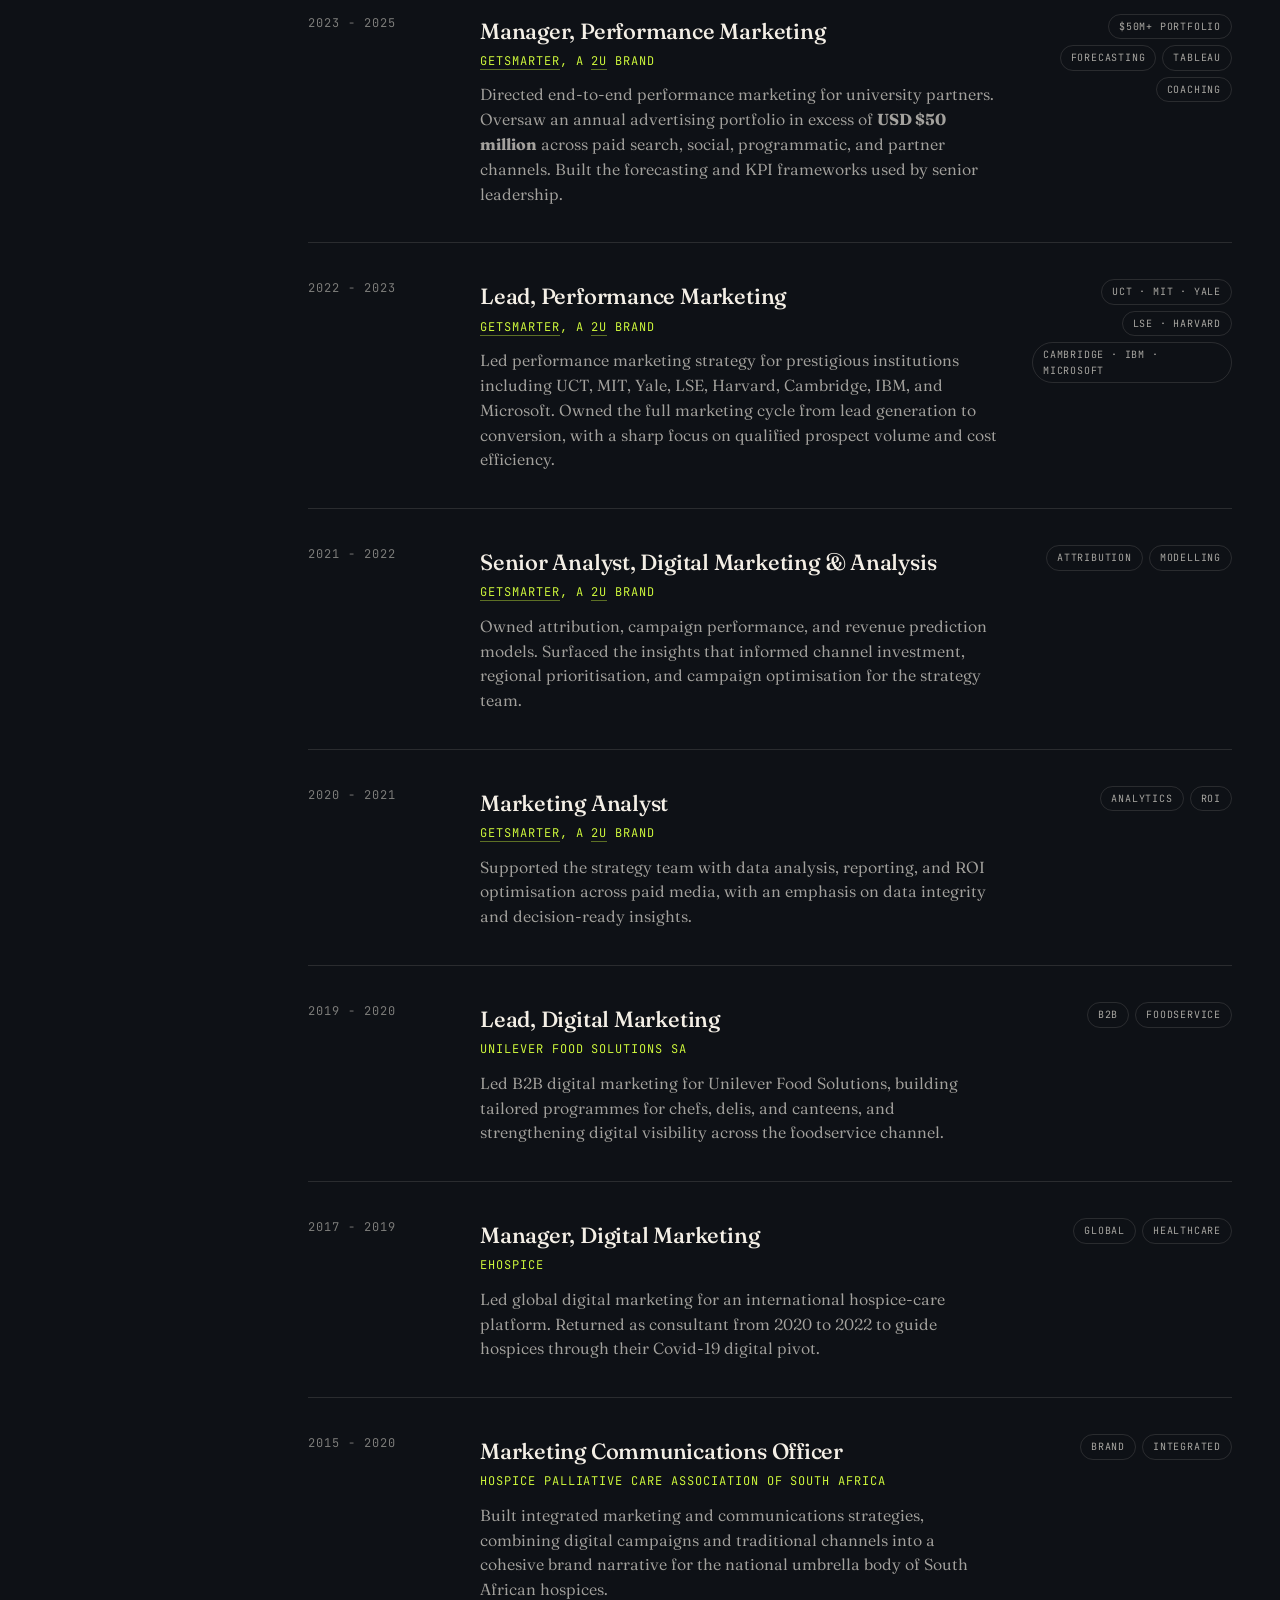
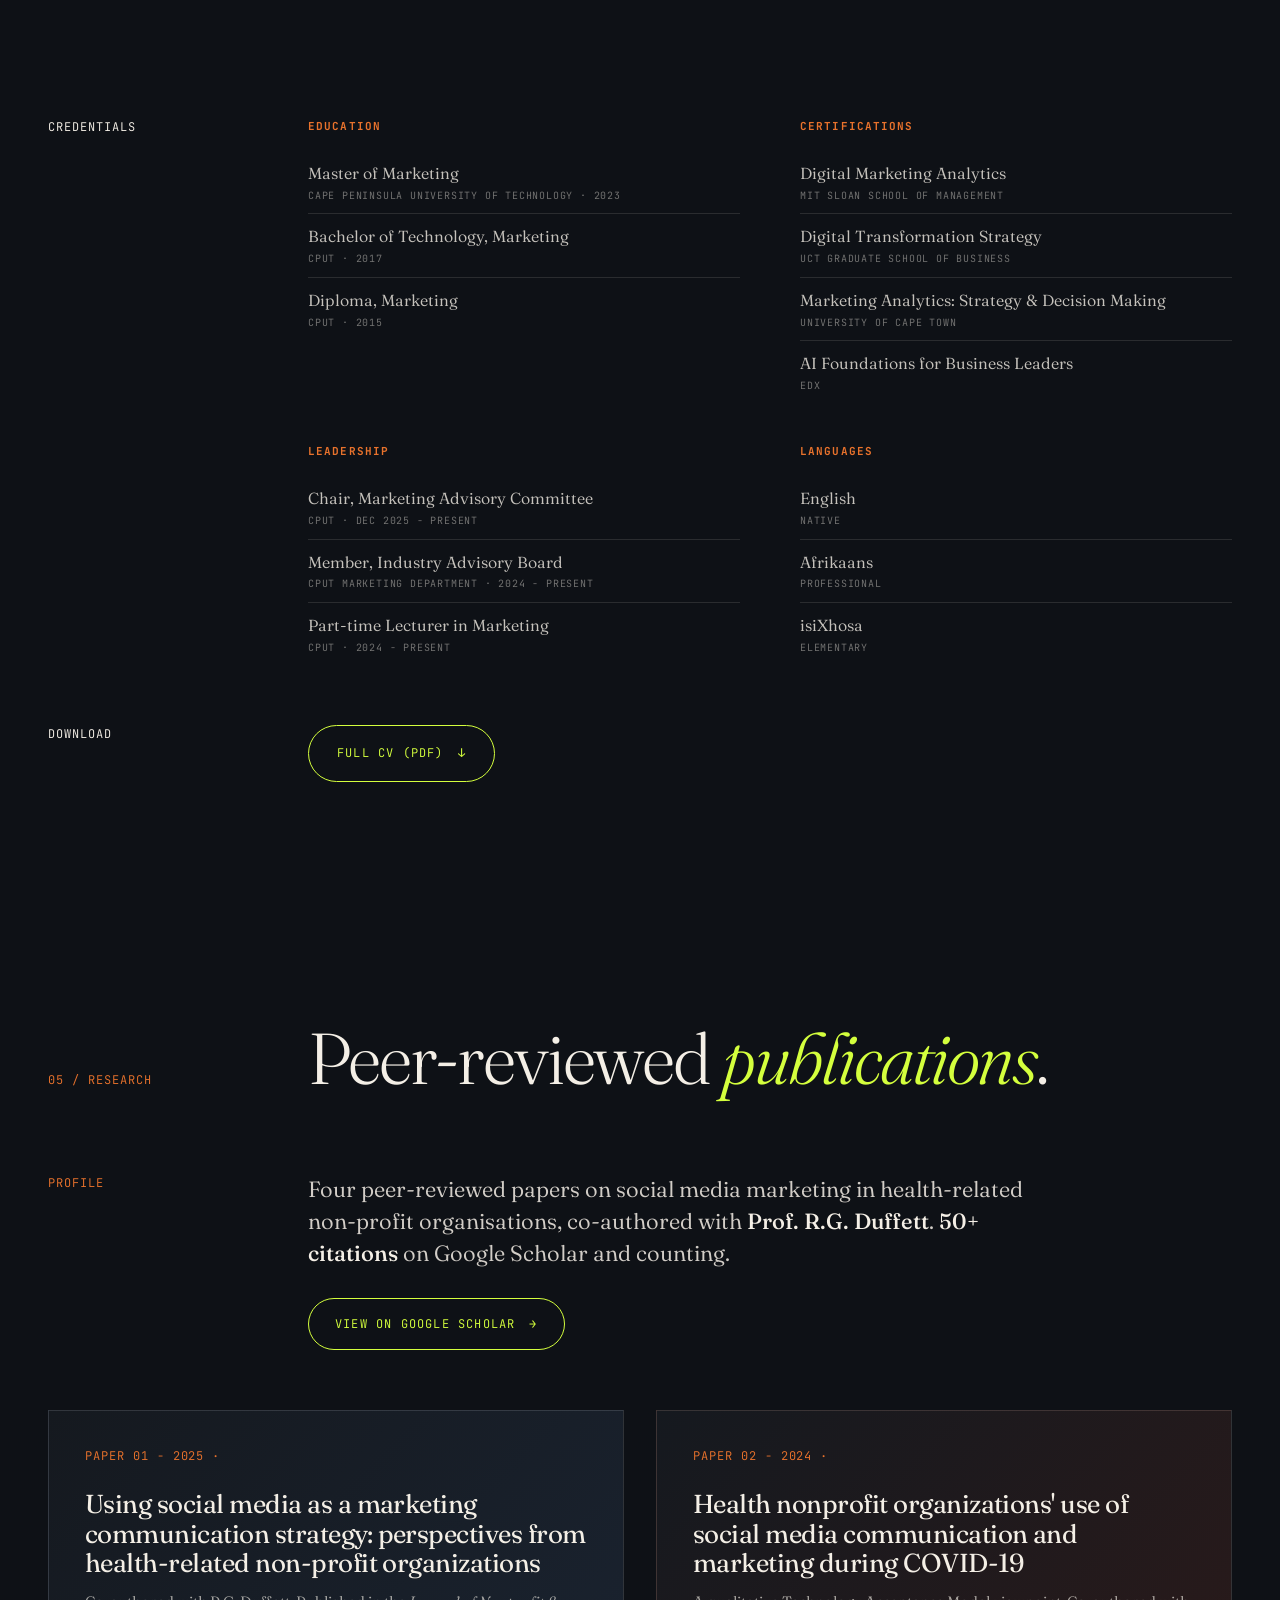
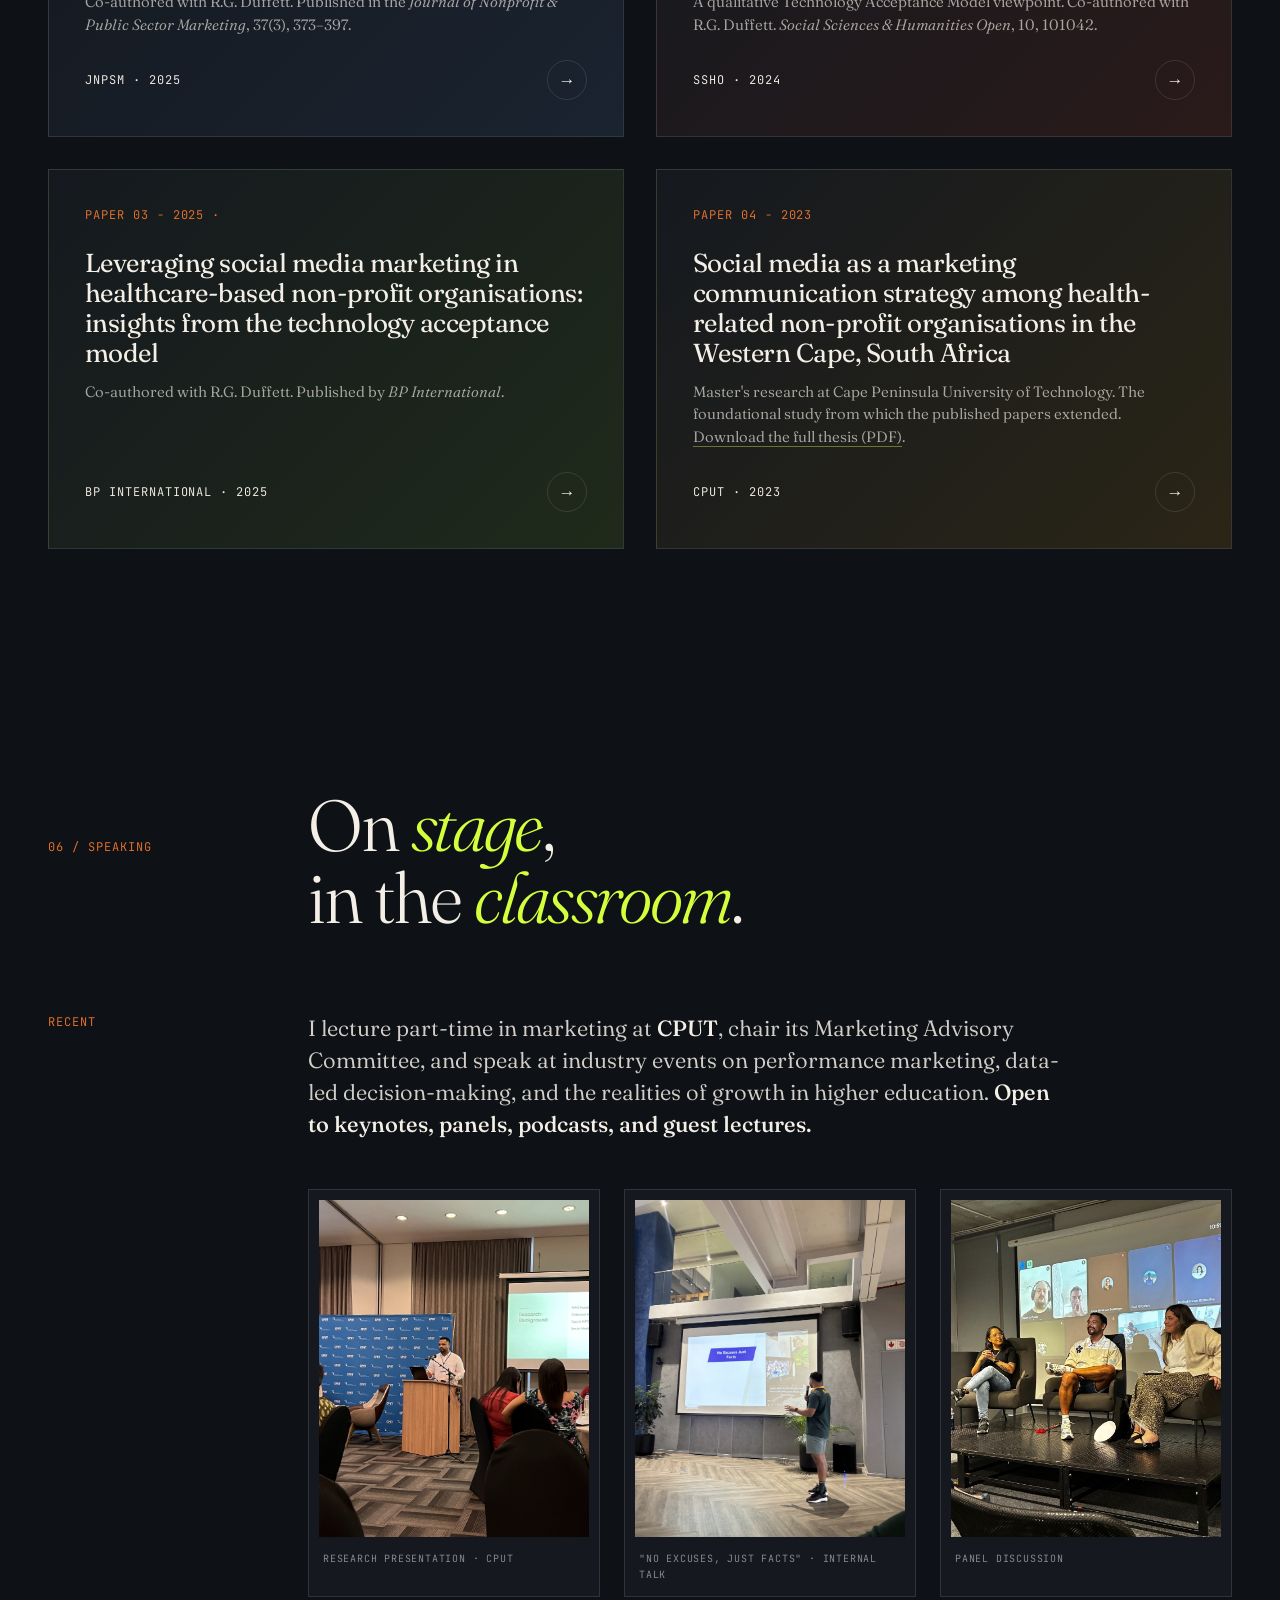
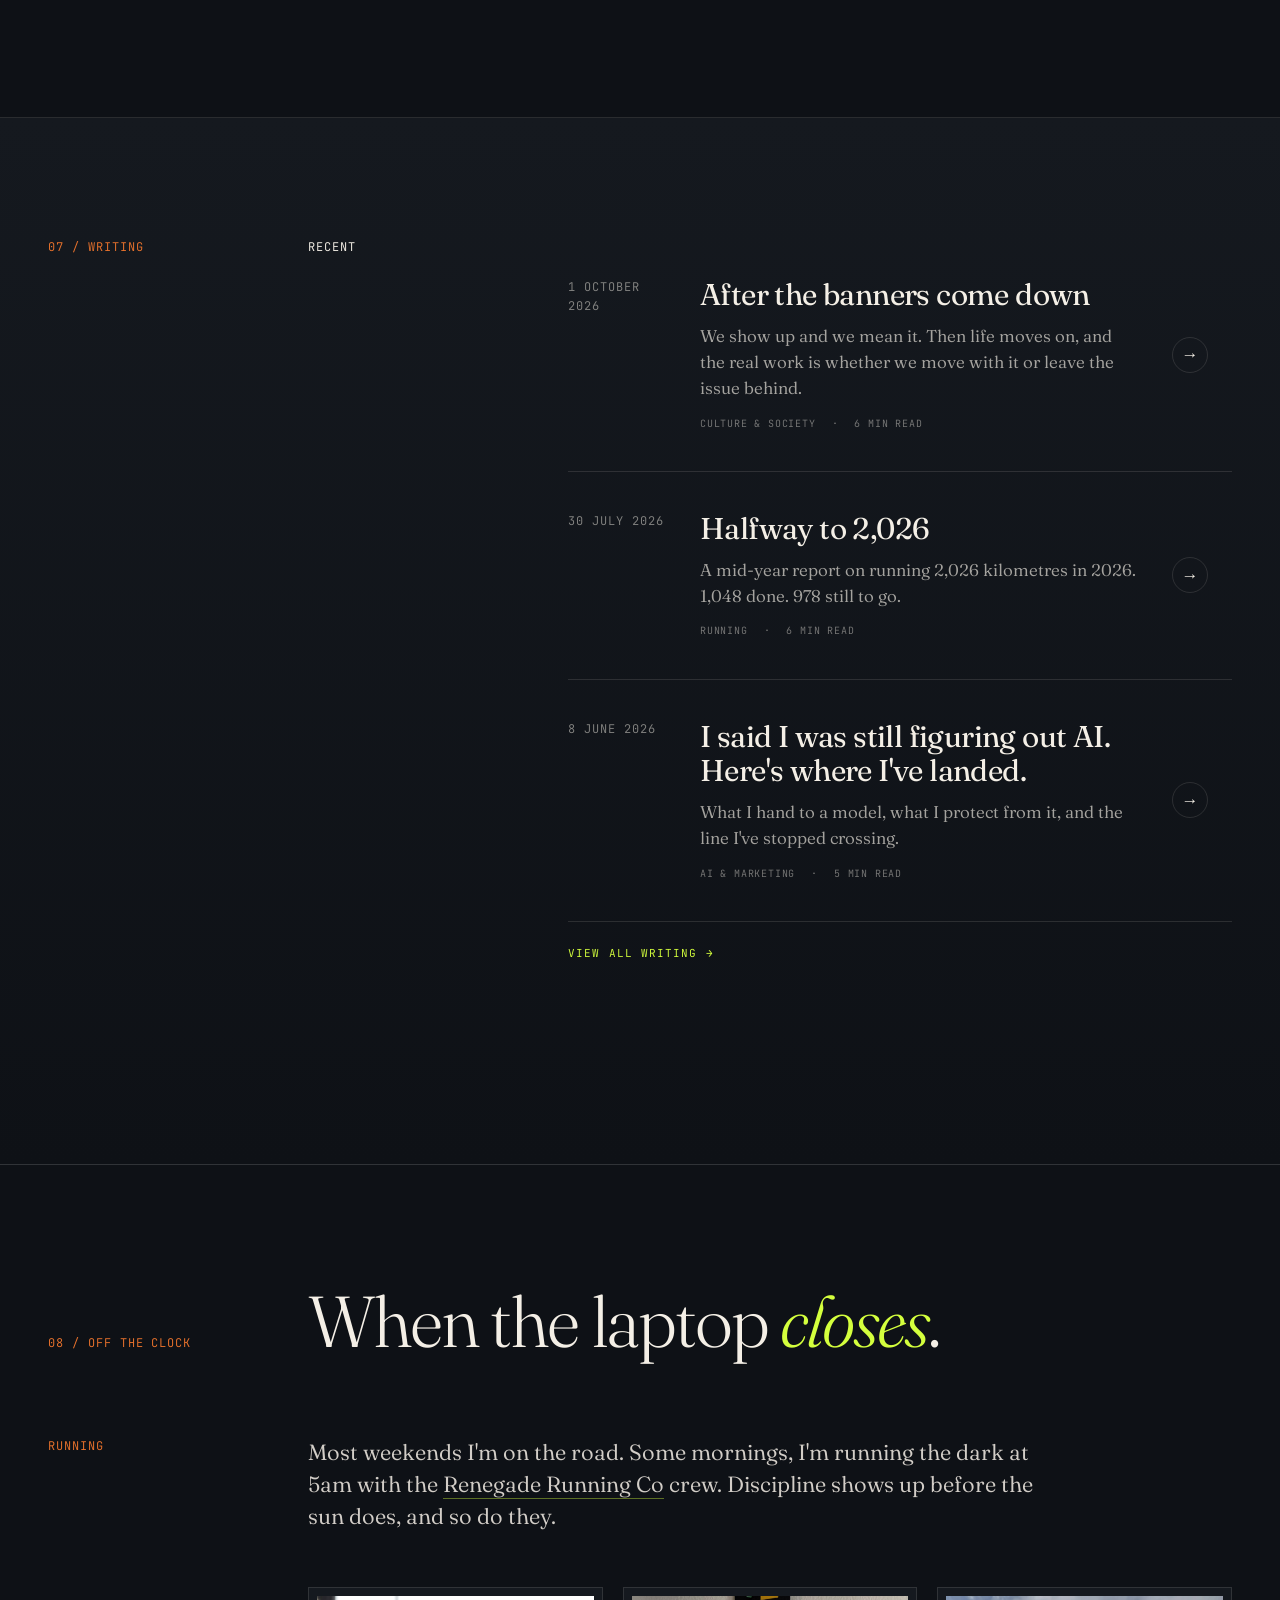
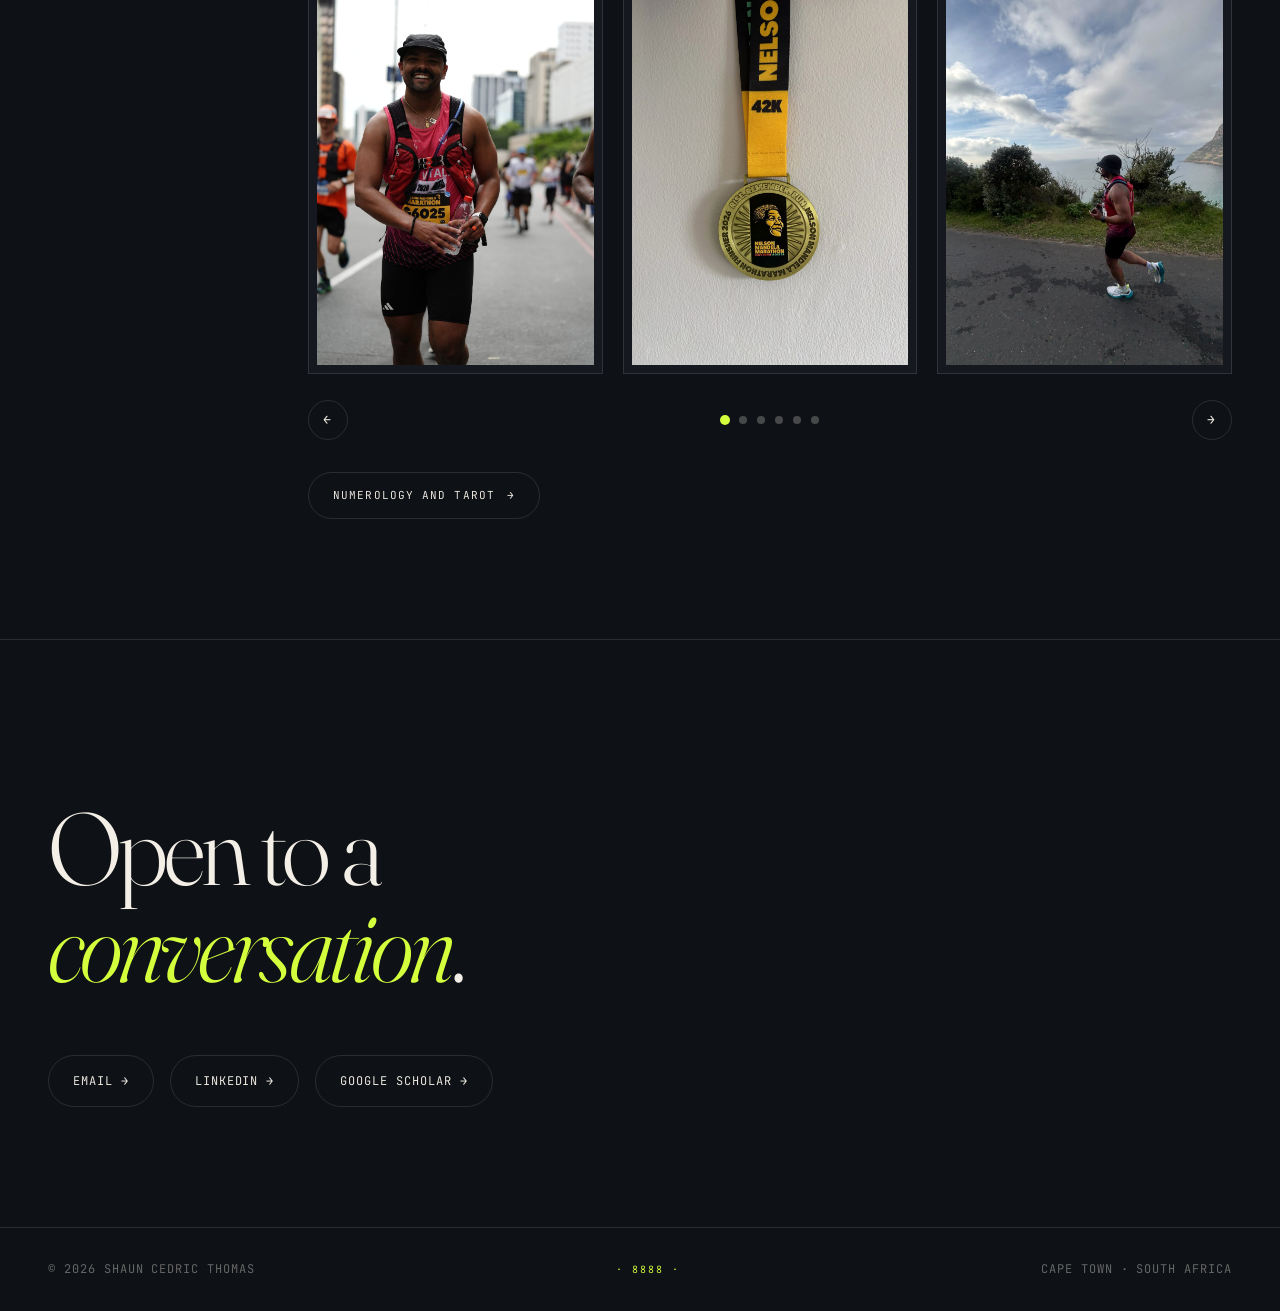
==== commit 569cbbd0: "Hero: rewrite bio, link 10+ to LinkedIn and 50+ to Scholar The opening line now covers partner marke" ====
--- a/index.html
+++ b/index.html
@@ -59,10 +59,10 @@
          <div class="hero-left">
         <div class="badge mono">South Africa · 2026</div>
         <h1><span itemprop="name">Shaun Cedric<br/>Thomas<em>.</em></span></h1>
-        <p class="hero-tag"><strong>Director of Partner Marketing at <a href="https://getsmarter.com" target="_blank" rel="noopener" class="brand-link">GetSmarter</a>, a <a href="https://2u.com" target="_blank" rel="noopener" class="brand-link">2U</a> brand.</strong> Previously led digital marketing at Unilever and in the non-profit sector. Operator, researcher, and part-time lecturer at CPUT. I work at the intersection of data, strategy and people — making complexity feel simple and actionable.</p>
+        <p class="hero-tag"><strong>Director of Partner Marketing at <a href="https://getsmarter.com" target="_blank" rel="noopener" class="brand-link">GetSmarter</a>, a <a href="https://2u.com" target="_blank" rel="noopener" class="brand-link">2U</a> brand.</strong> I lecture in marketing at CPUT on the side, and I run long: three marathons and one ultra so far, often before the sun is up.</p>
         <div class="hero-stats">
-          <div class="stat"><div class="num">10+</div><div class="lbl">Years in Marketing</div></div>
-          <div class="stat"><div class="num">50+</div><div class="lbl">Scholar Citations</div></div>
+          <a class="stat" href="https://linkedin.com/in/shaun-cedric-thomas1111" target="_blank" rel="noopener me" aria-label="LinkedIn profile, 10 or more years in marketing"><div class="num">10+</div><div class="lbl">Years in Marketing</div></a>
+          <a class="stat" href="https://scholar.google.com/citations?user=SinO620AAAAJ" target="_blank" rel="noopener" aria-label="Google Scholar profile, 50 or more citations"><div class="num">50+</div><div class="lbl">Scholar Citations</div></a>
         </div>
       </div>
     <div class="hero-right">
--- a/styles-a.css
+++ b/styles-a.css
@@ -37,6 +37,9 @@
   .hero-stats { display: grid; grid-template-columns: repeat(3, 1fr); gap: 24px; margin-top: 32px; max-width: 480px; }
   .stat .num { font-family: 'Fraunces', serif; font-size: 32px; font-weight: 400; color: var(--acid); letter-spacing: -0.02em; line-height: 1; margin-bottom: 6px; }
   .stat .lbl { font-family: 'JetBrains Mono', monospace; font-size: 10px; text-transform: uppercase; letter-spacing: 0.08em; color: rgba(244,239,230,0.55); }
+  a.stat { text-decoration: none; color: inherit; display: block; width: fit-content; }
+  a.stat:hover .num, a.stat:focus-visible .num { text-decoration: underline; text-underline-offset: 6px; }
+  a.stat:hover .lbl, a.stat:focus-visible .lbl { color: rgba(244,239,230,0.85); }
   .scroll-cue { position: absolute; bottom: 32px; right: 48px; color: rgba(244,239,230,0.5); display: flex; align-items: center; gap: 12px; }
   .scroll-cue::after { content:'↓'; animation: bounce 2s infinite; }
   @keyframes bounce { 0%,100% { transform: translateY(0); } 50% { transform: translateY(6px); } }
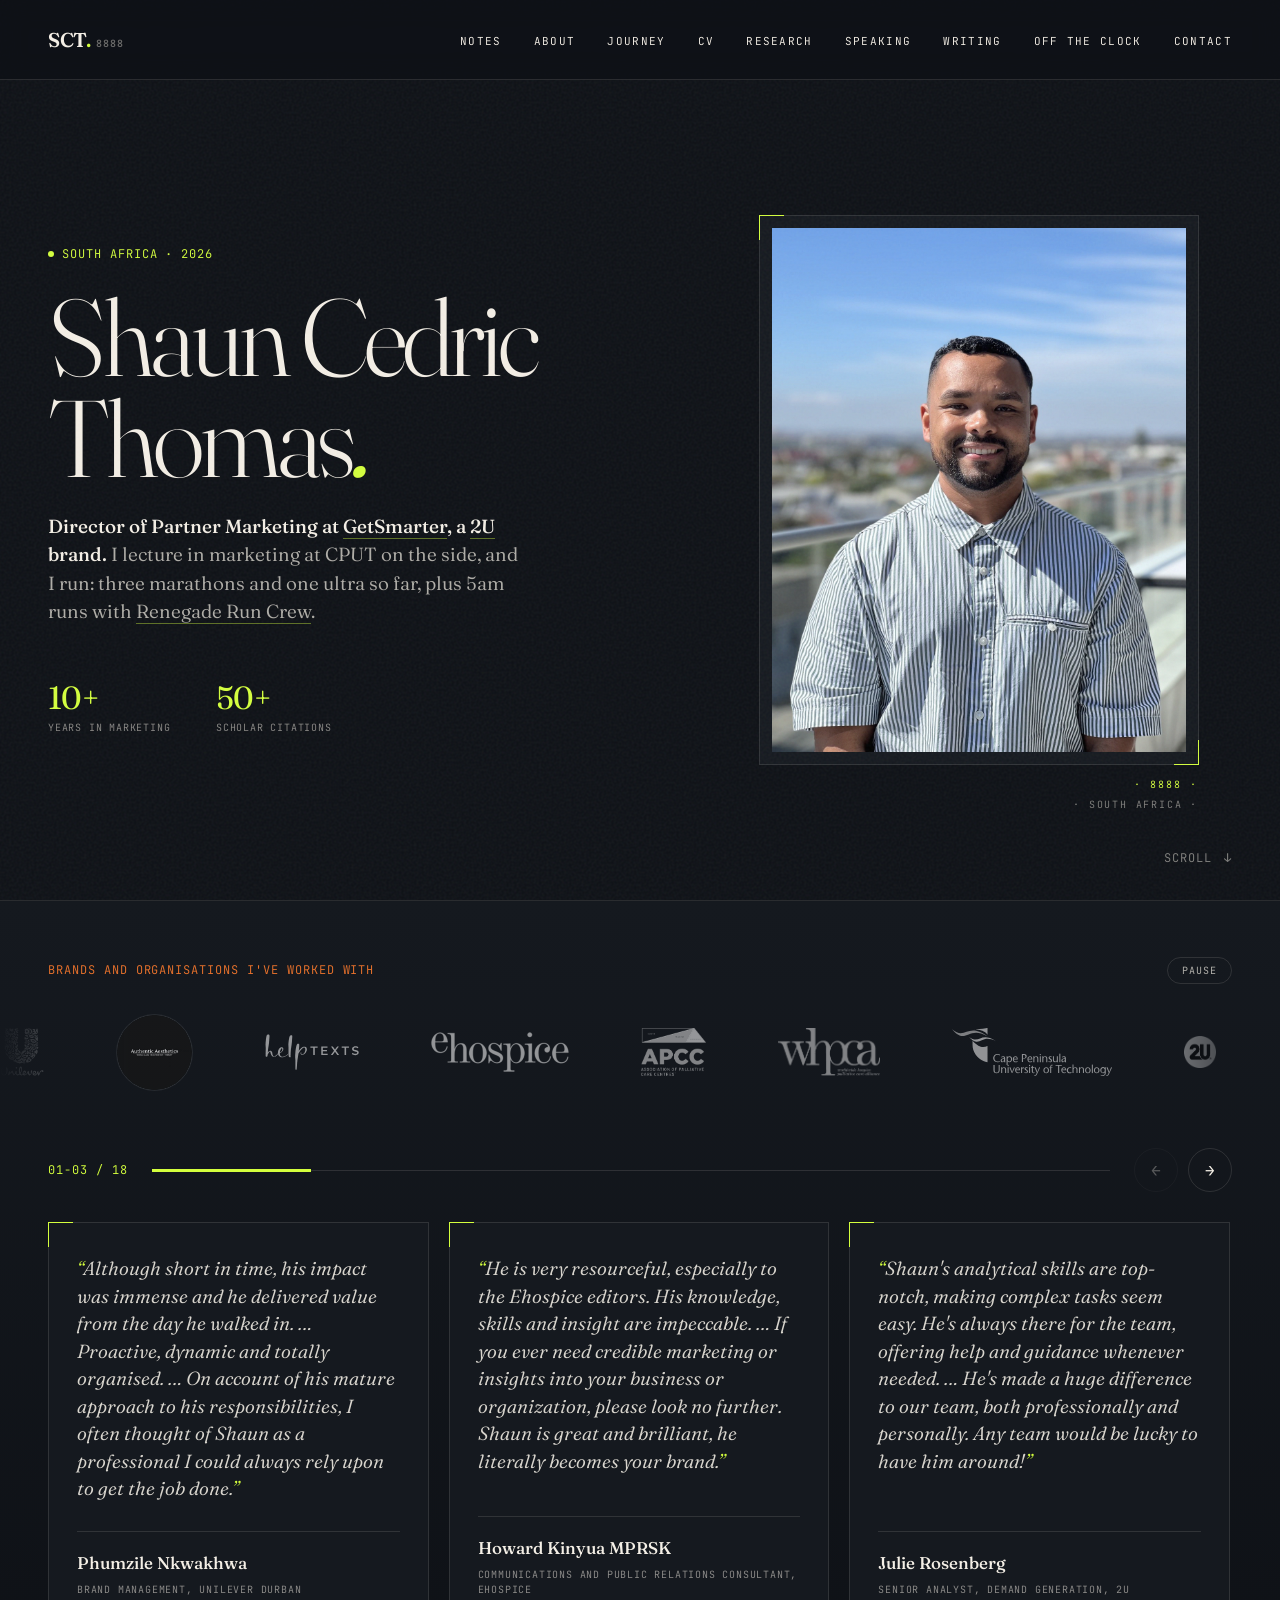
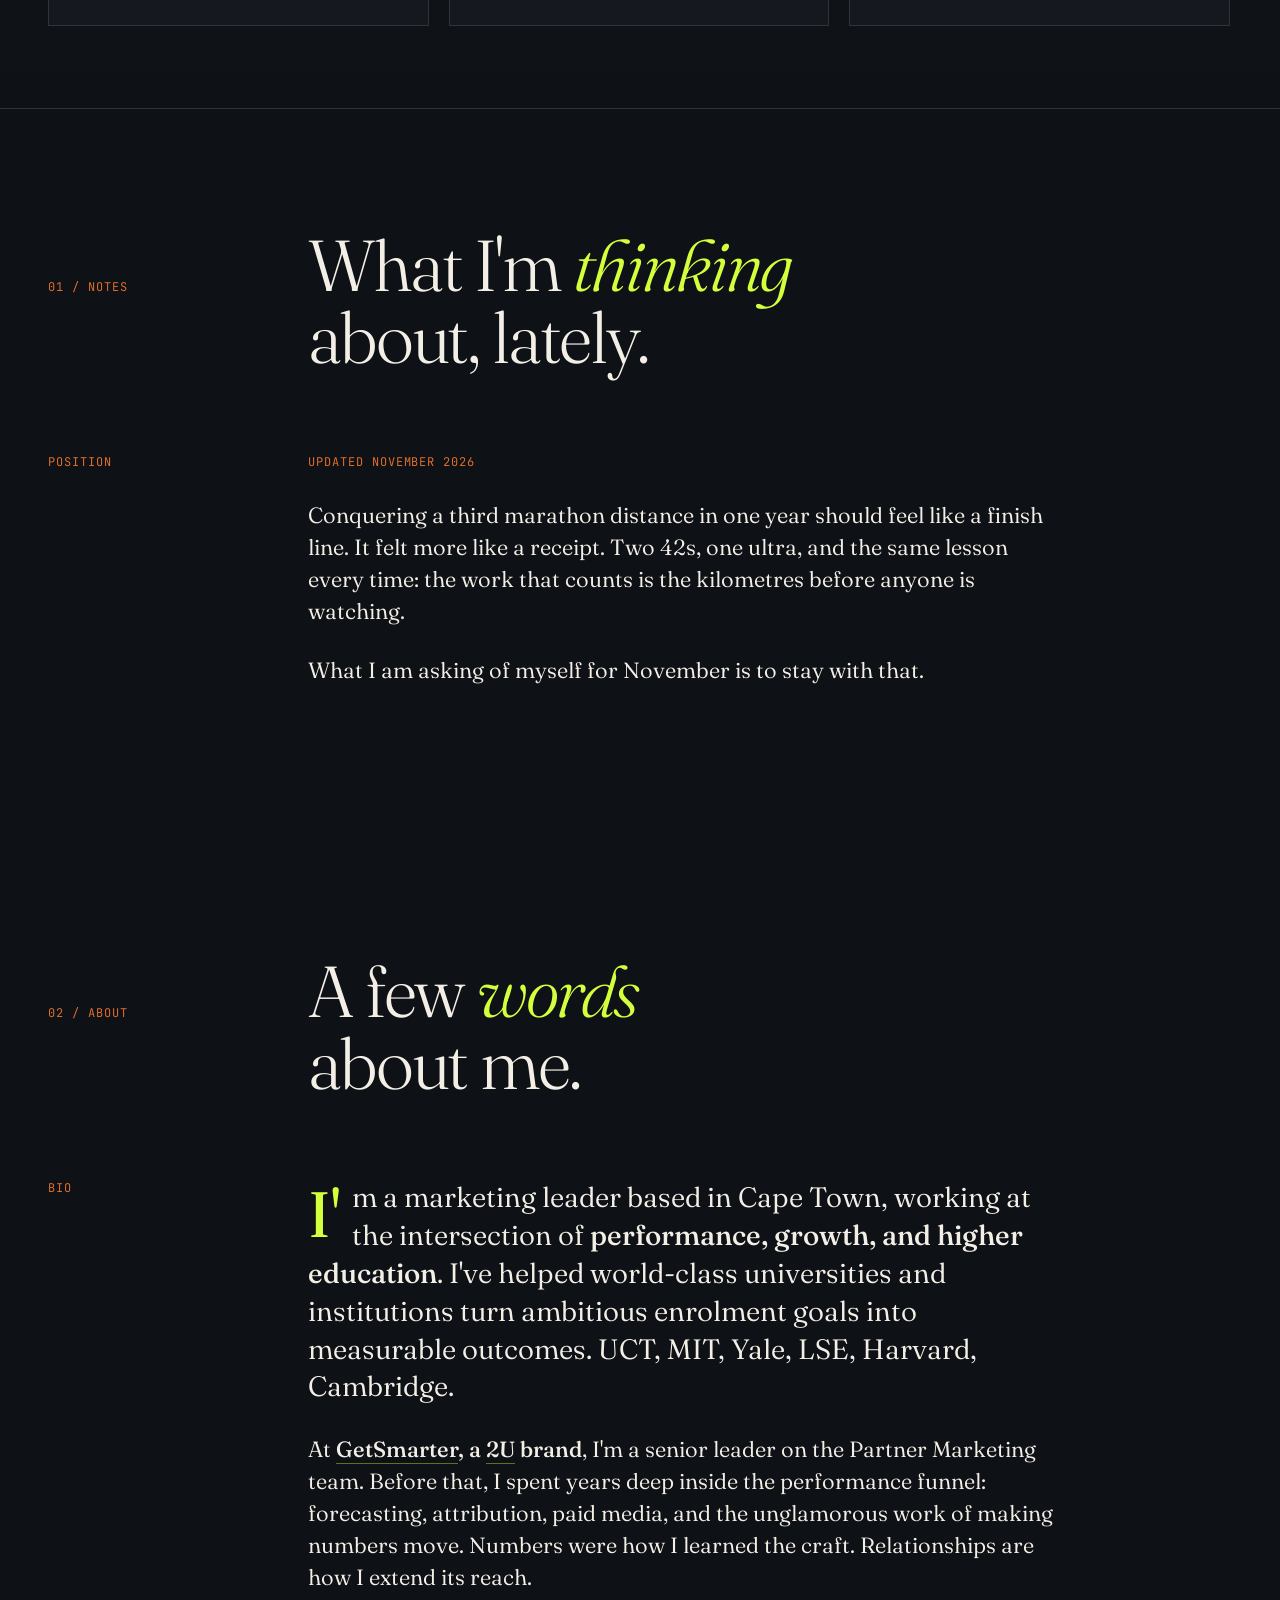
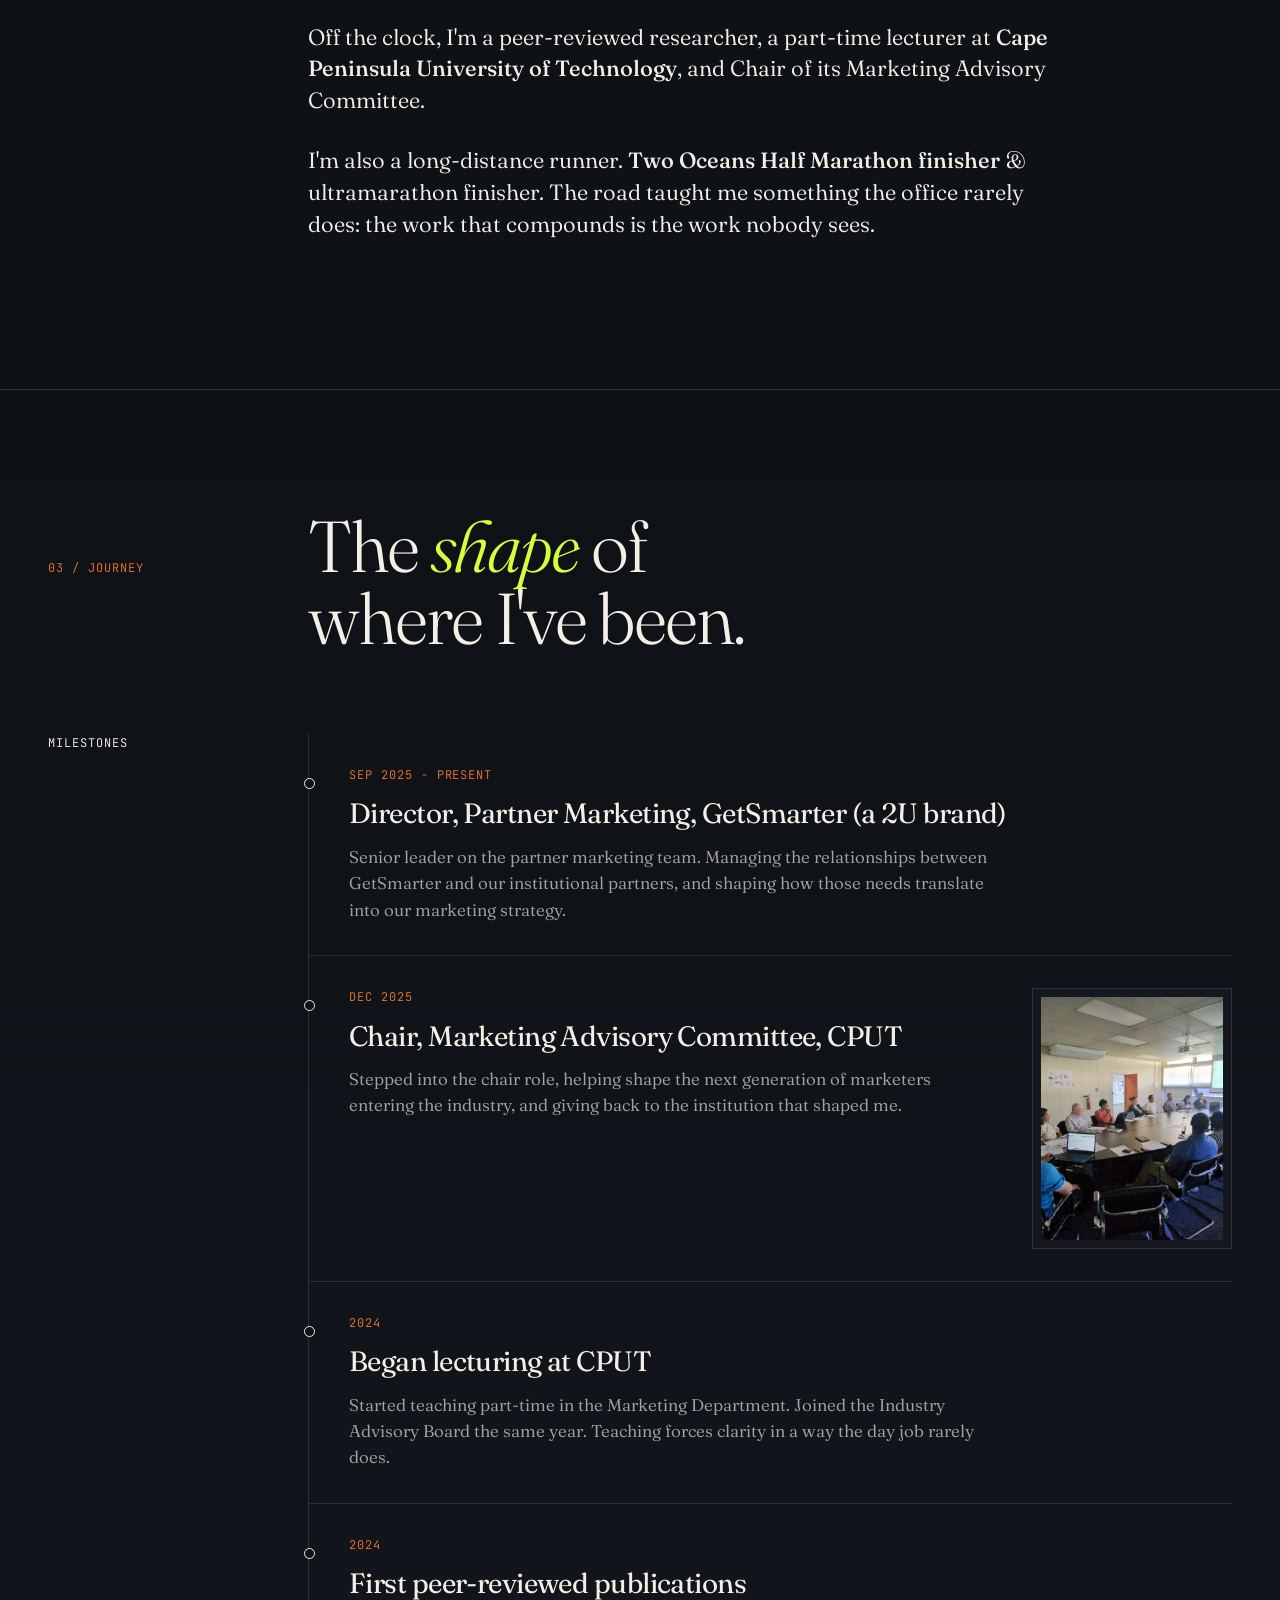
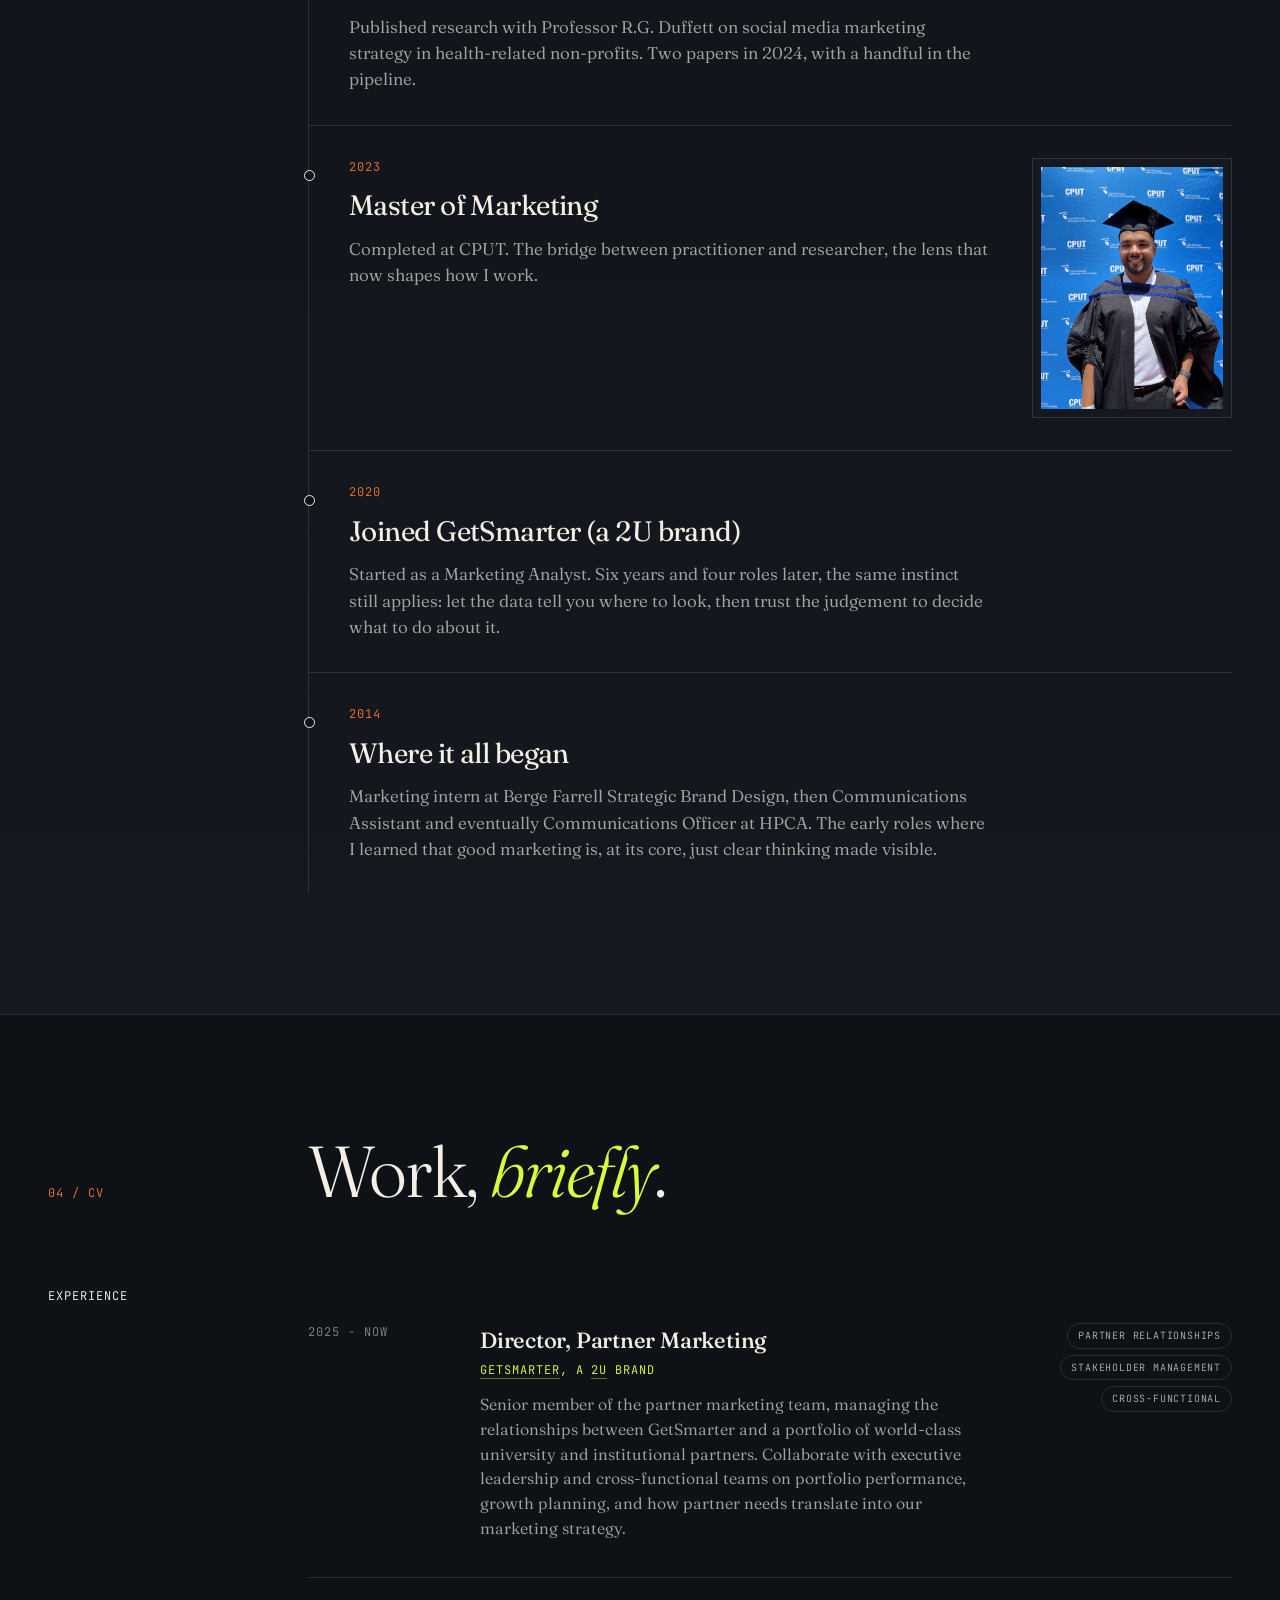
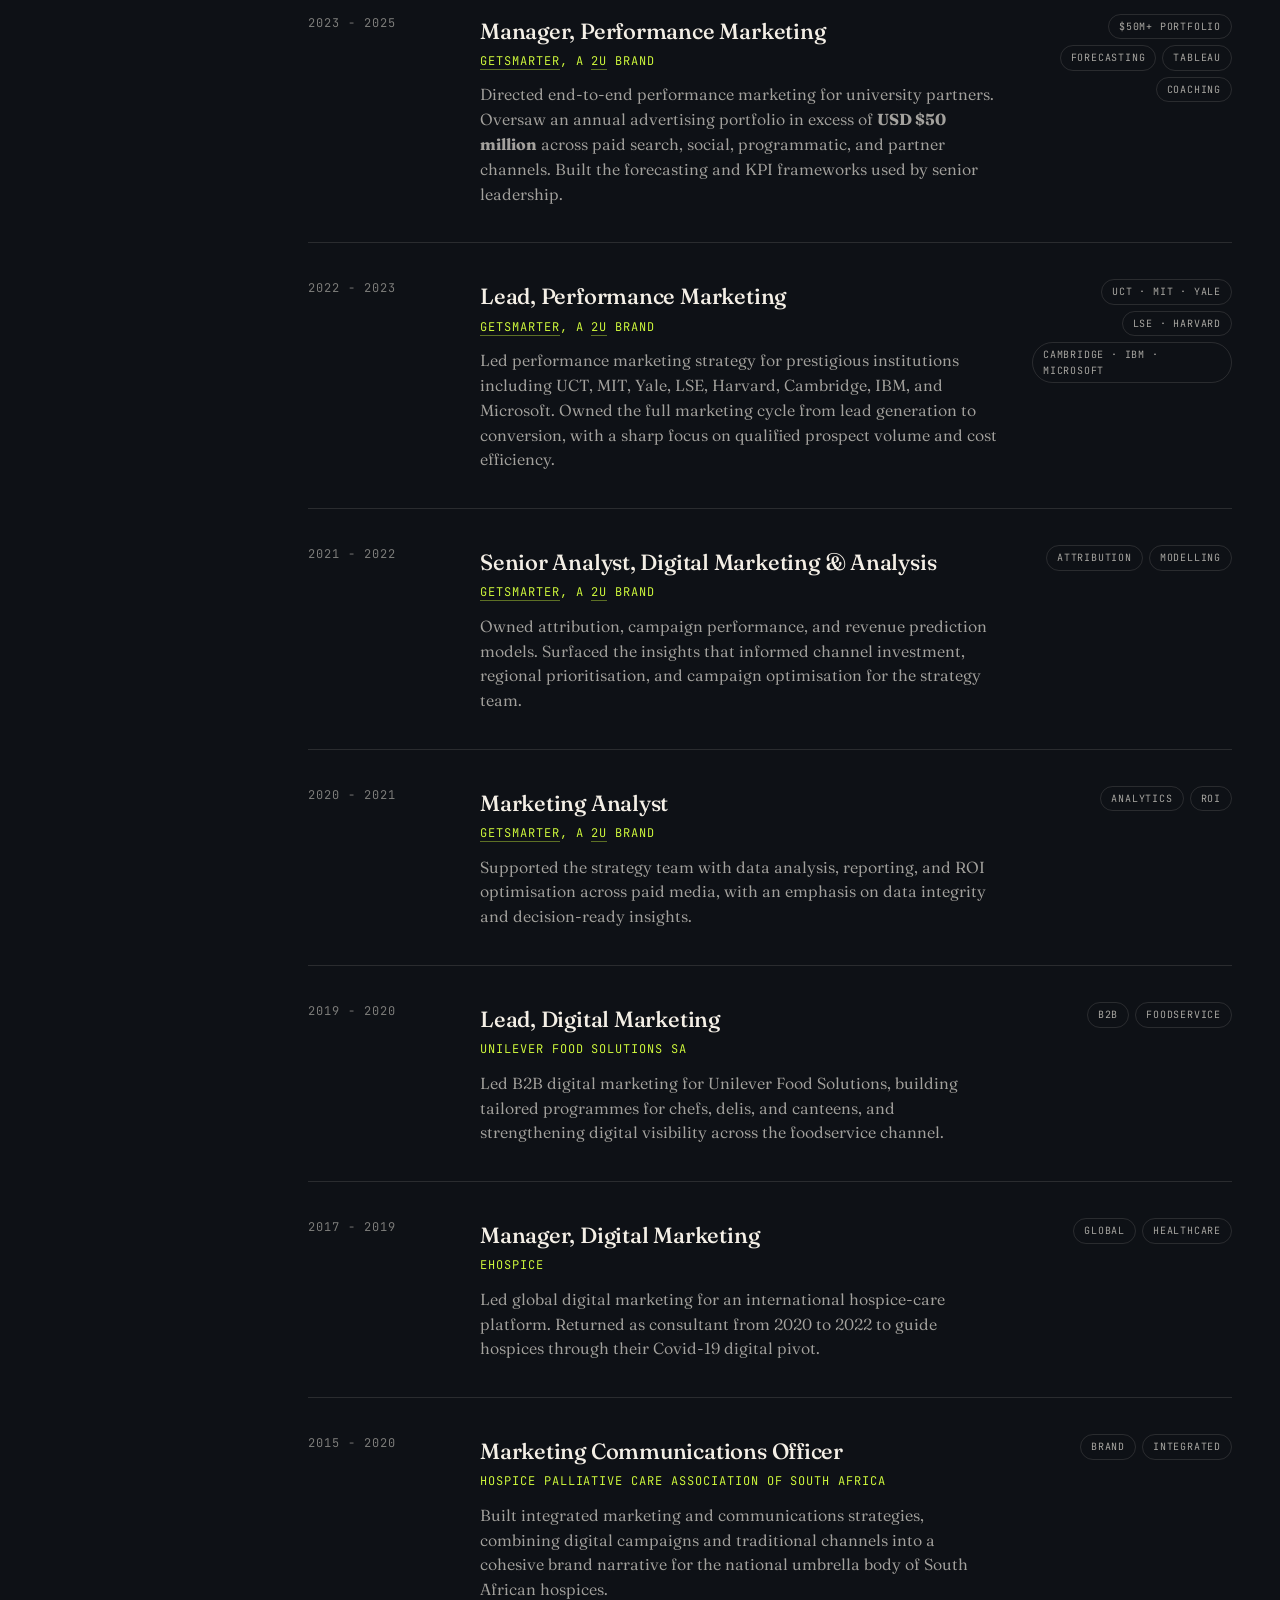
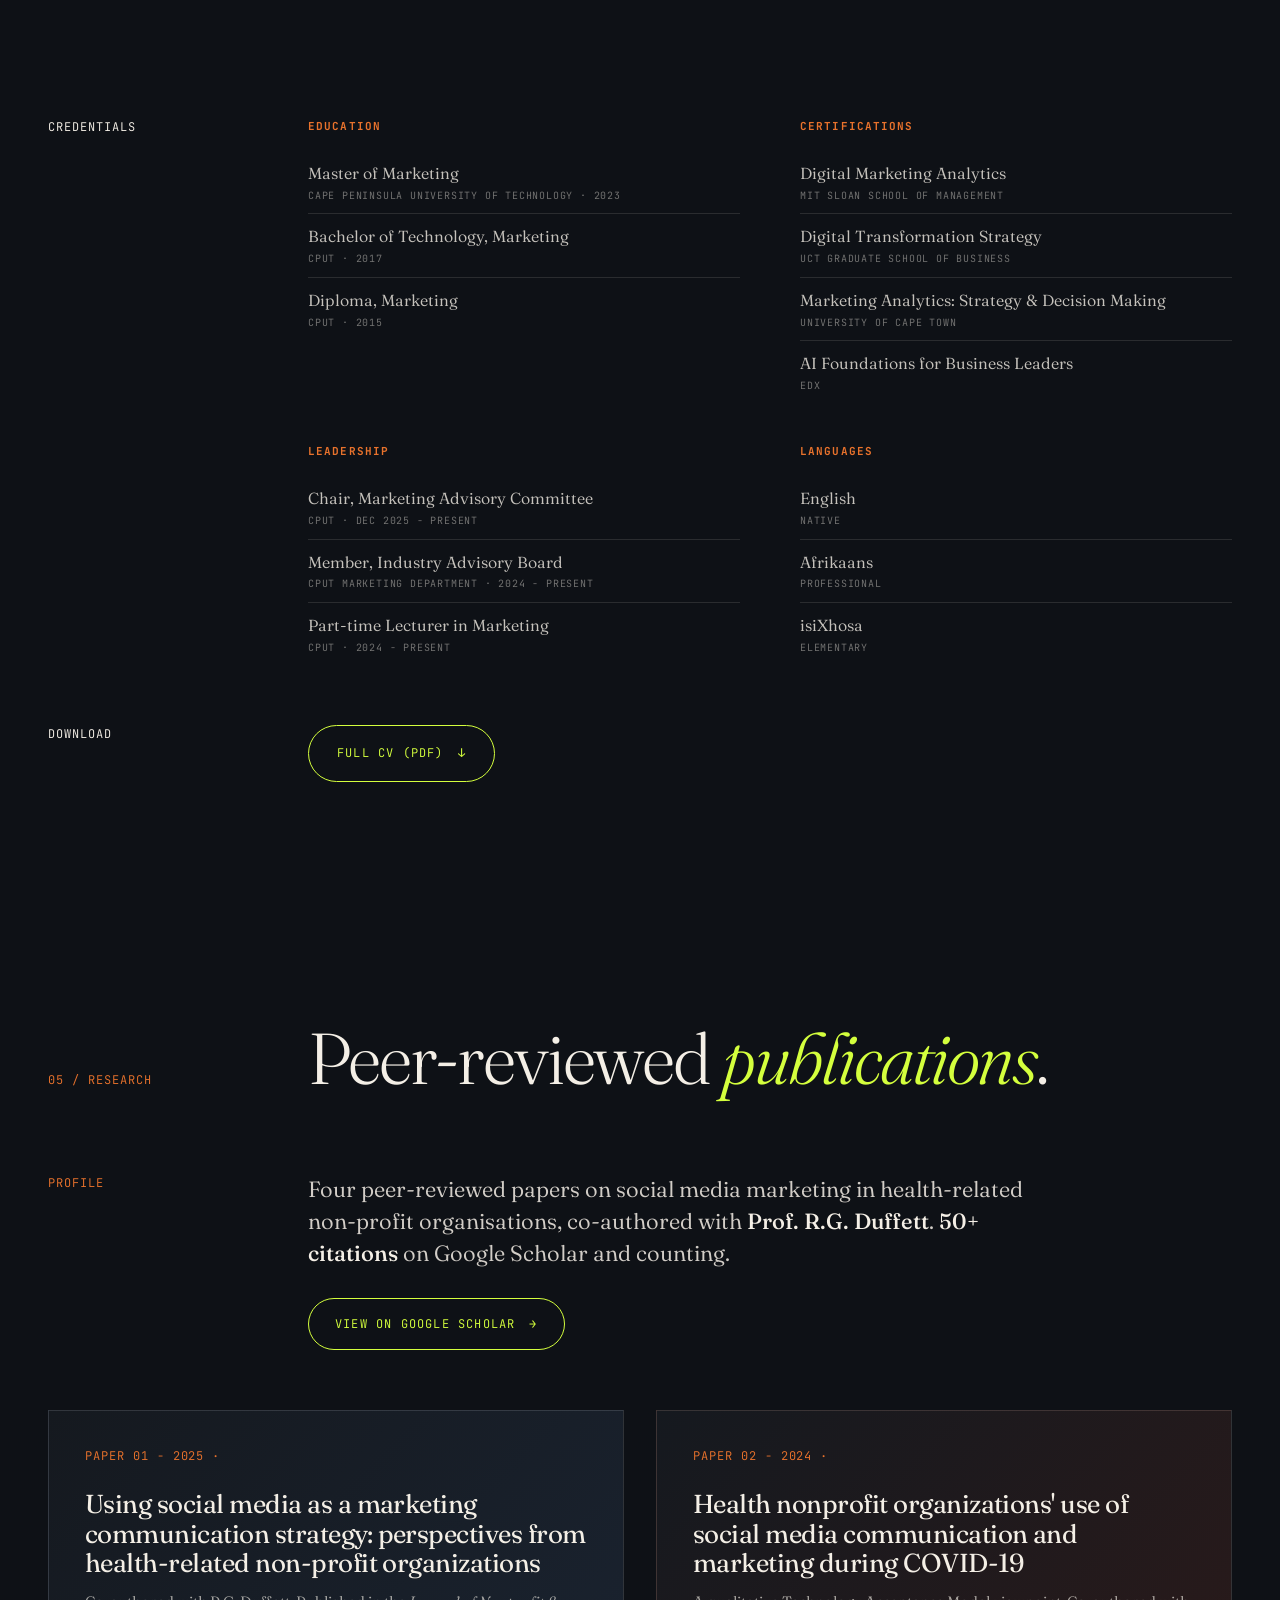
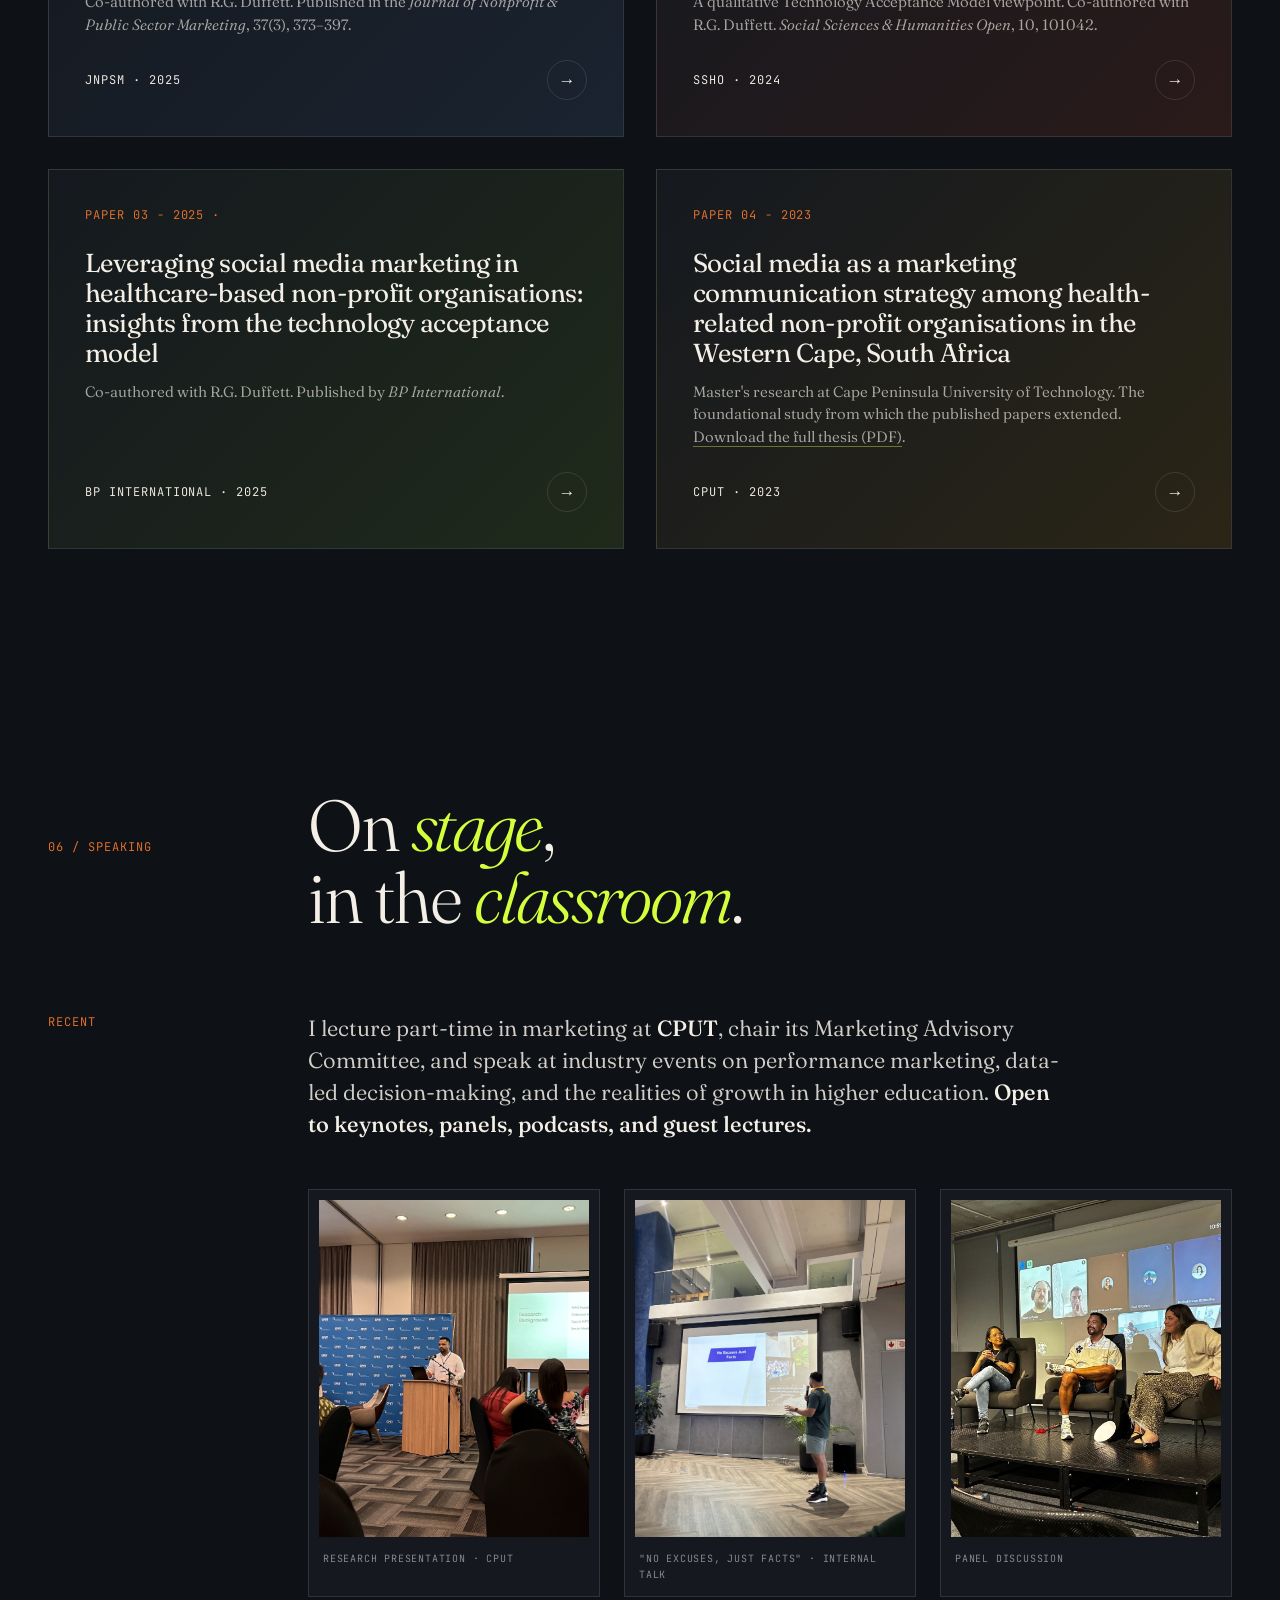
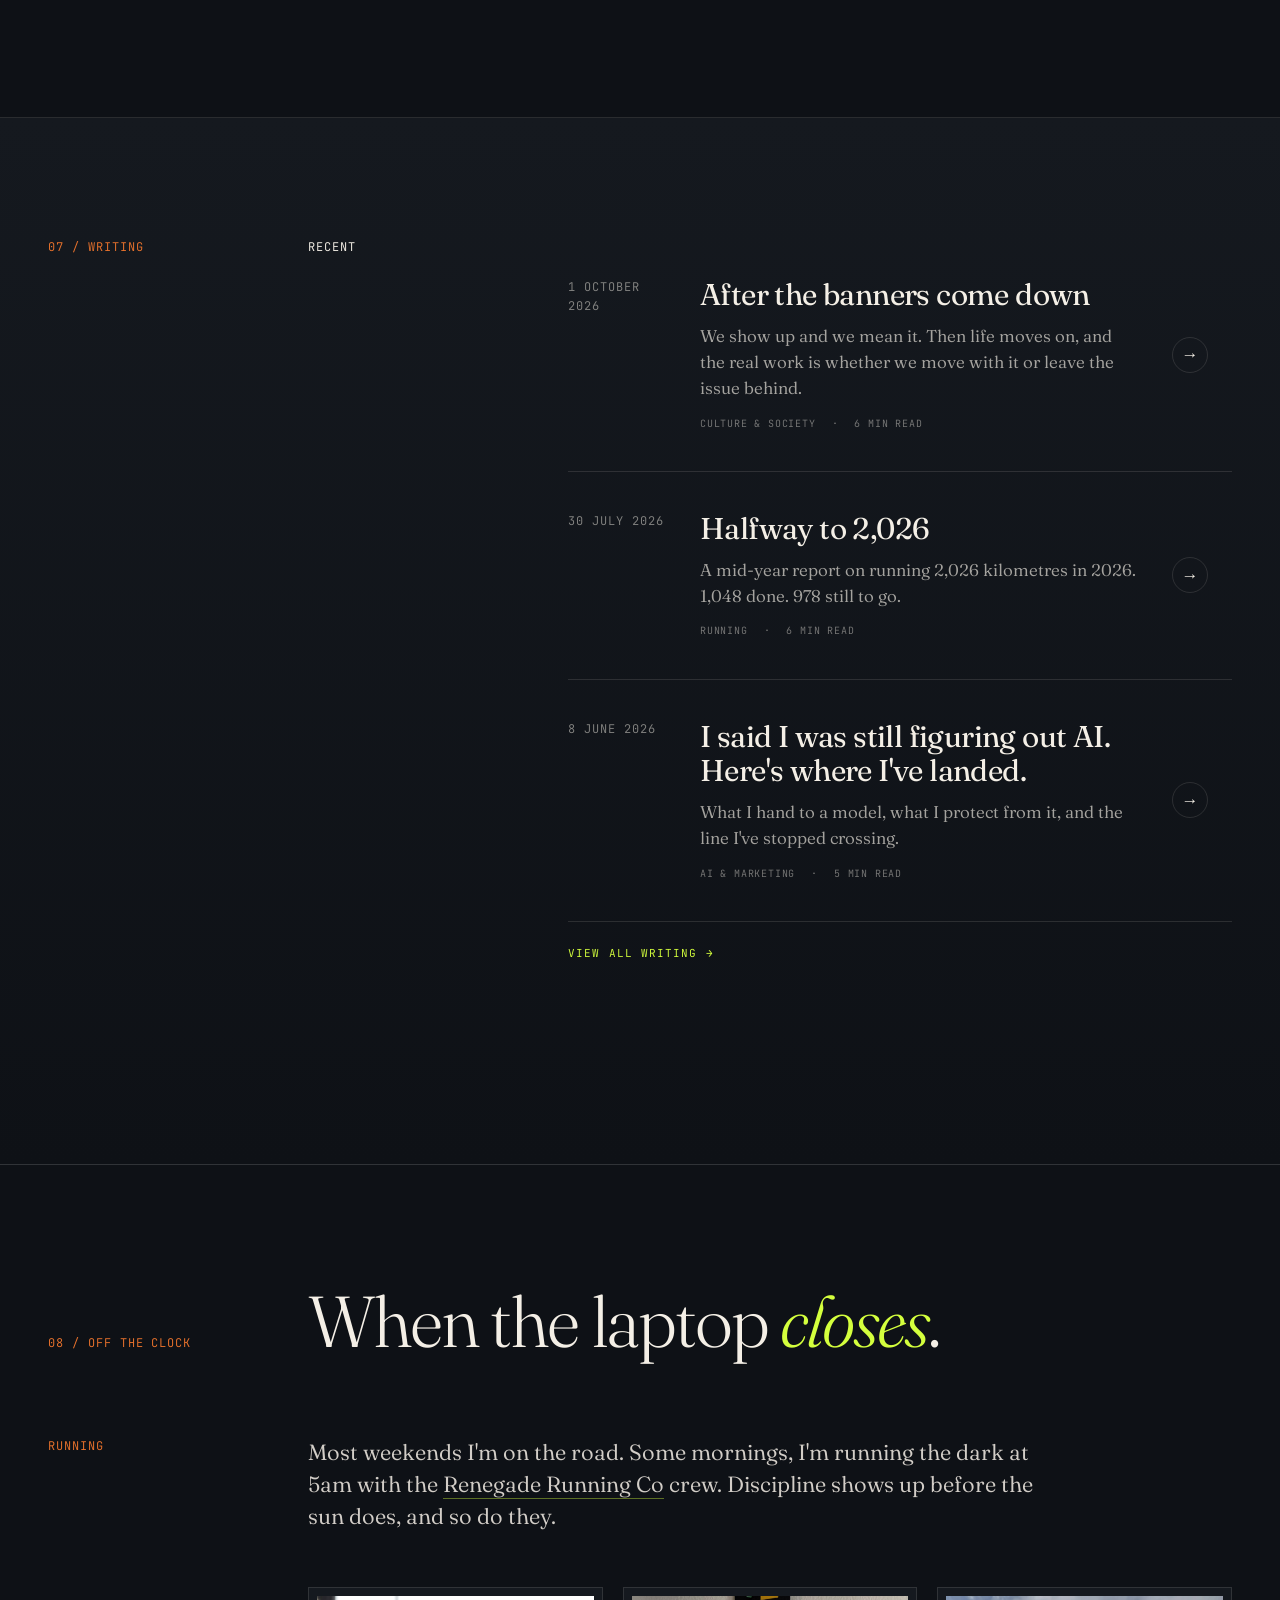
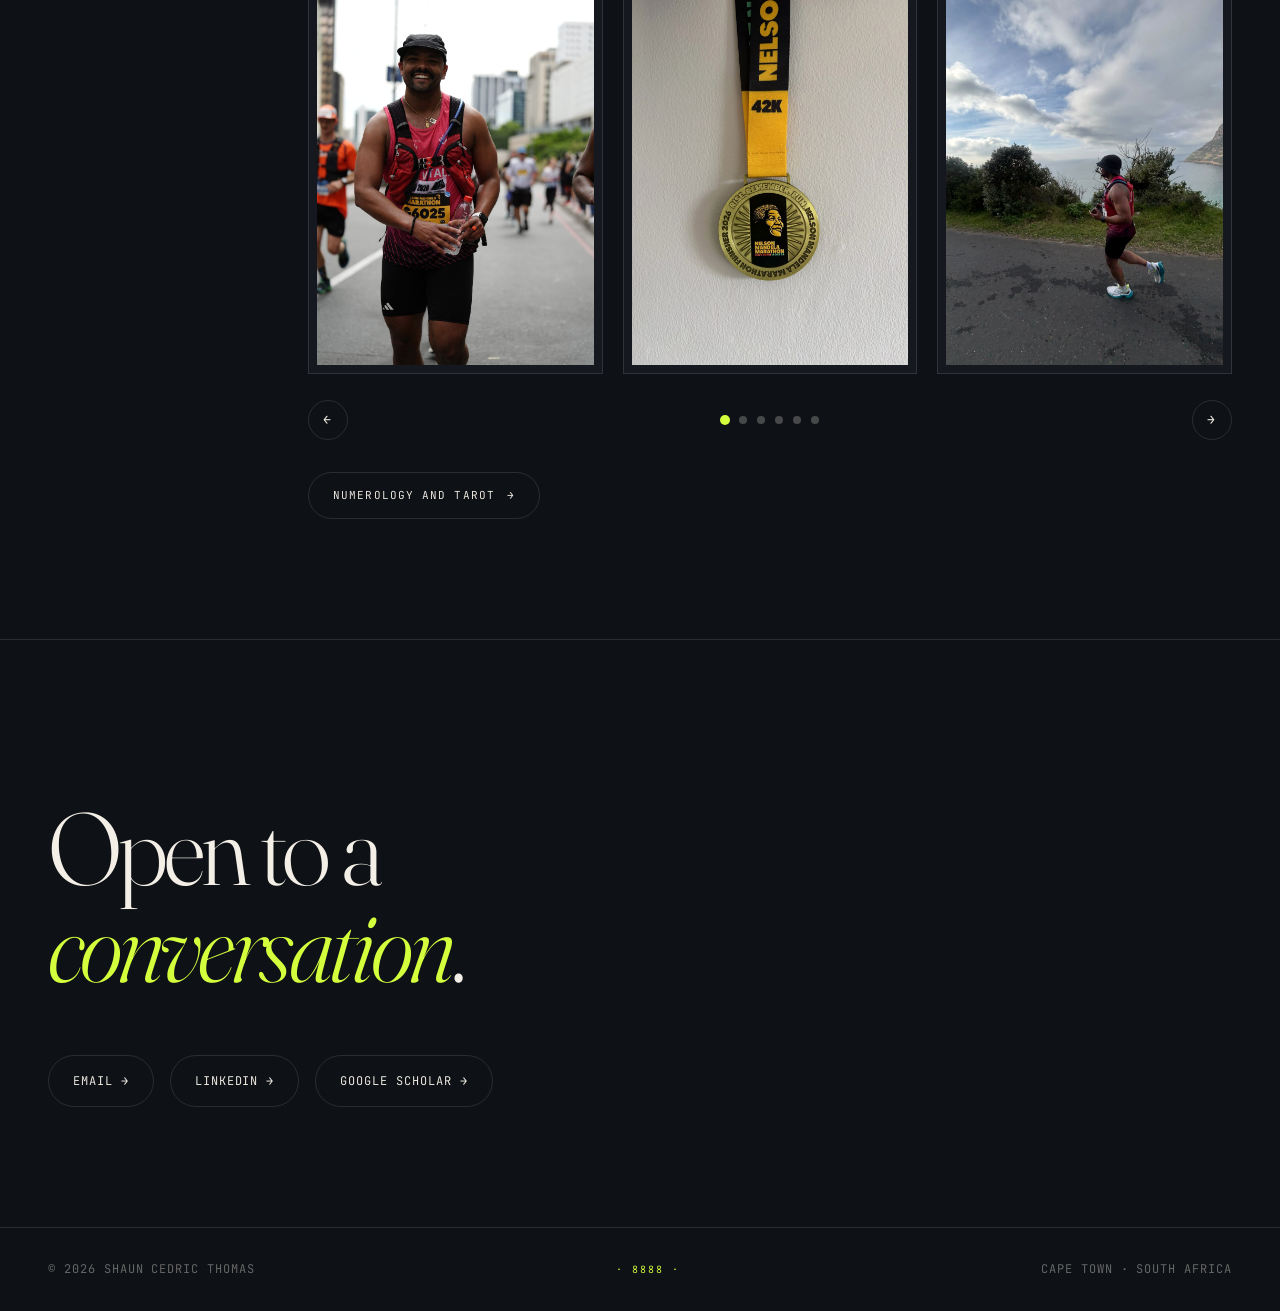
==== commit 7746ade5: "Hero: separate race distances from 5am Renegade Run Crew sessions Drop the line that made every run " ====
--- a/index.html
+++ b/index.html
@@ -59,7 +59,7 @@
          <div class="hero-left">
         <div class="badge mono">South Africa · 2026</div>
         <h1><span itemprop="name">Shaun Cedric<br/>Thomas<em>.</em></span></h1>
-        <p class="hero-tag"><strong>Director of Partner Marketing at <a href="https://getsmarter.com" target="_blank" rel="noopener" class="brand-link">GetSmarter</a>, a <a href="https://2u.com" target="_blank" rel="noopener" class="brand-link">2U</a> brand.</strong> I lecture in marketing at CPUT on the side, and I run long: three marathons and one ultra so far, often before the sun is up.</p>
+        <p class="hero-tag"><strong>Director of Partner Marketing at <a href="https://getsmarter.com" target="_blank" rel="noopener" class="brand-link">GetSmarter</a>, a <a href="https://2u.com" target="_blank" rel="noopener" class="brand-link">2U</a> brand.</strong> I lecture in marketing at CPUT on the side, and I run: three marathons and one ultra so far, plus 5am runs with <a href="https://instagram.com/renegade_running_co/" target="_blank" rel="noopener" class="brand-link">Renegade Run Crew</a>.</p>
         <div class="hero-stats">
           <a class="stat" href="https://linkedin.com/in/shaun-cedric-thomas1111" target="_blank" rel="noopener me" aria-label="LinkedIn profile, 10 or more years in marketing"><div class="num">10+</div><div class="lbl">Years in Marketing</div></a>
           <a class="stat" href="https://scholar.google.com/citations?user=SinO620AAAAJ" target="_blank" rel="noopener" aria-label="Google Scholar profile, 50 or more citations"><div class="num">50+</div><div class="lbl">Scholar Citations</div></a>
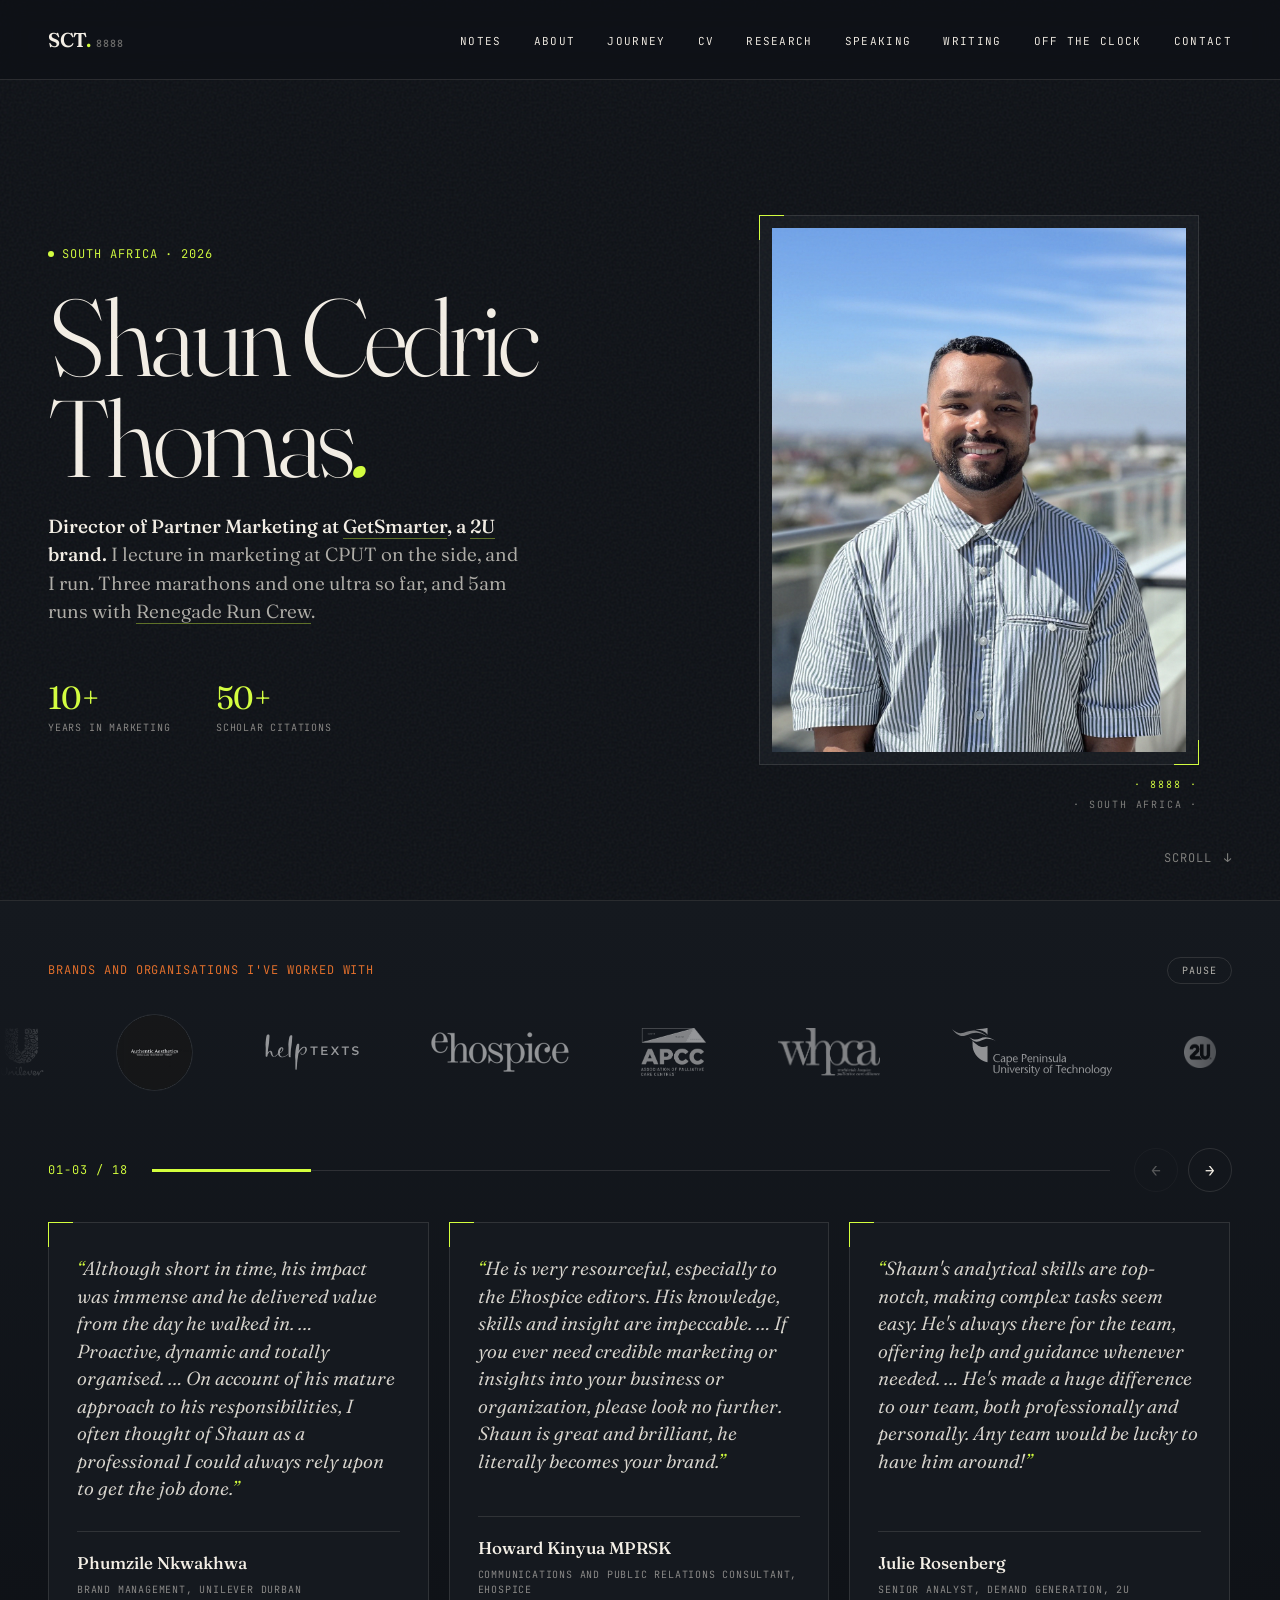
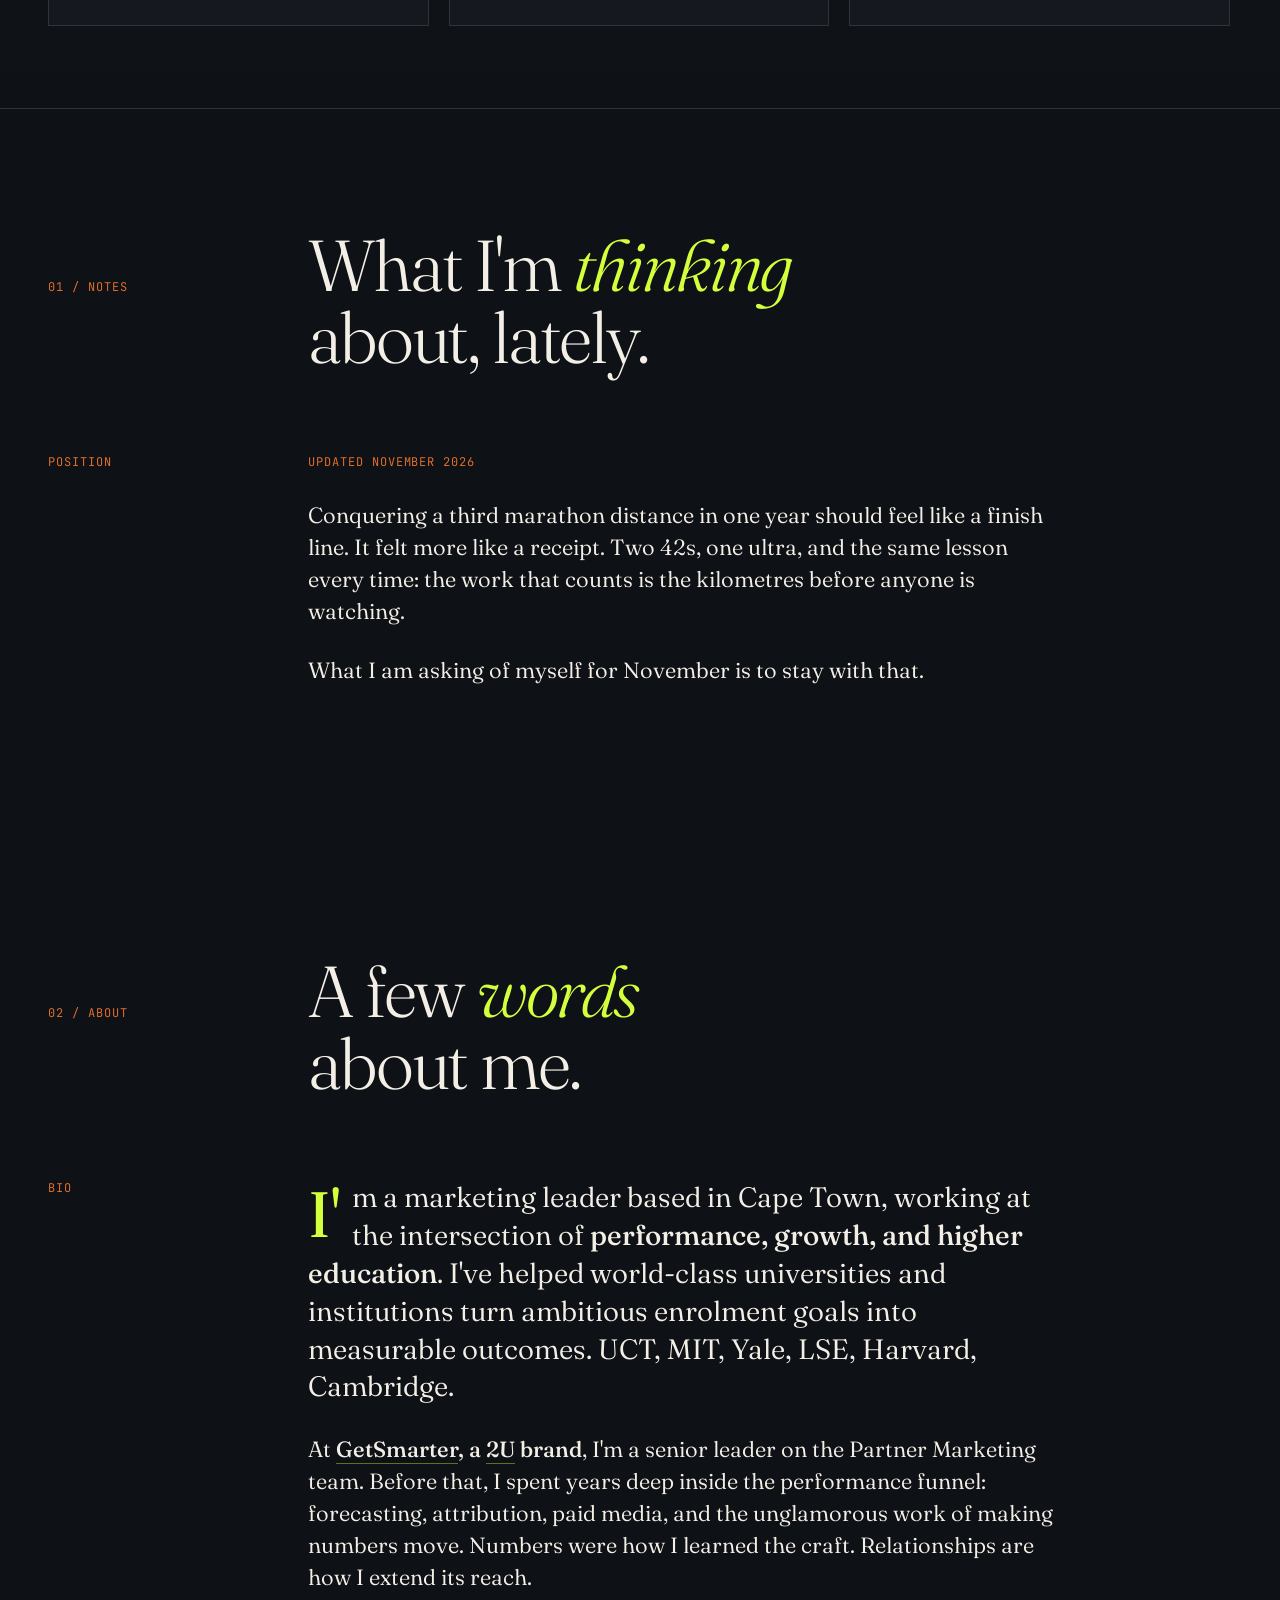
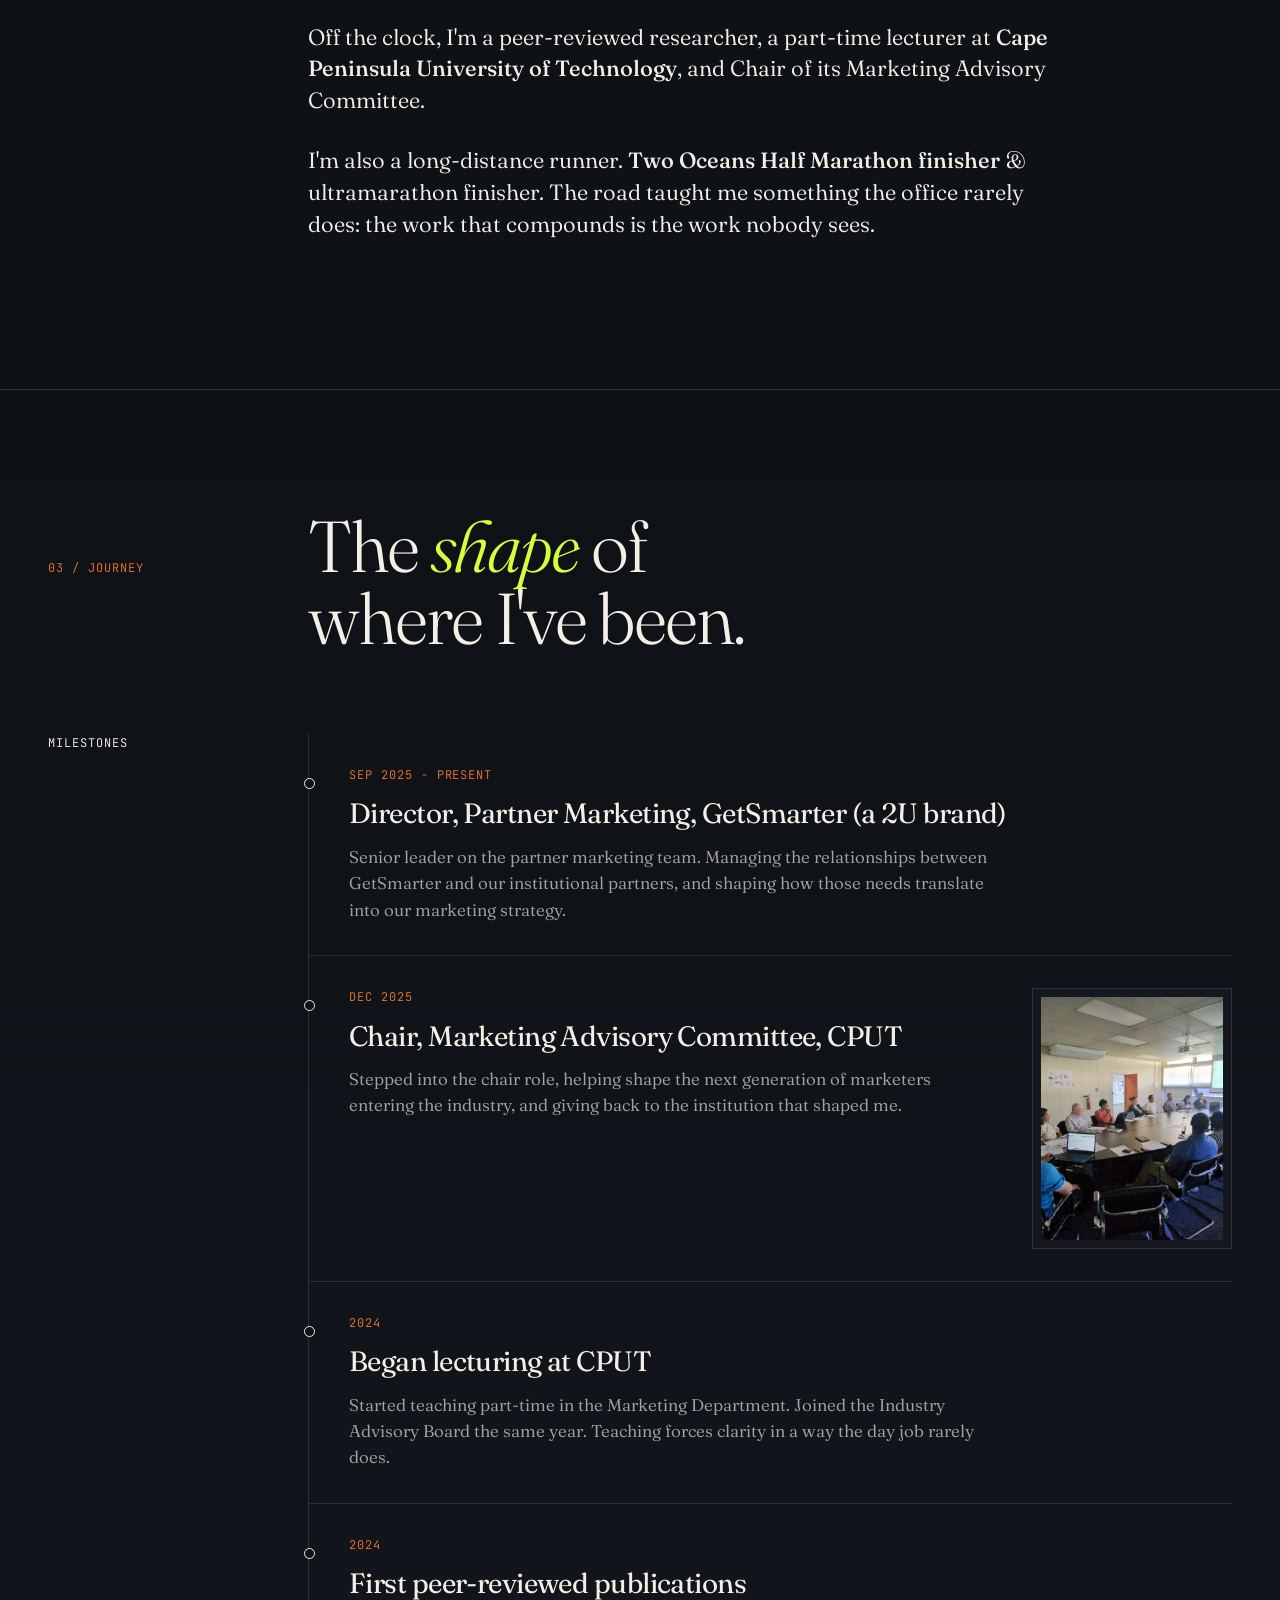
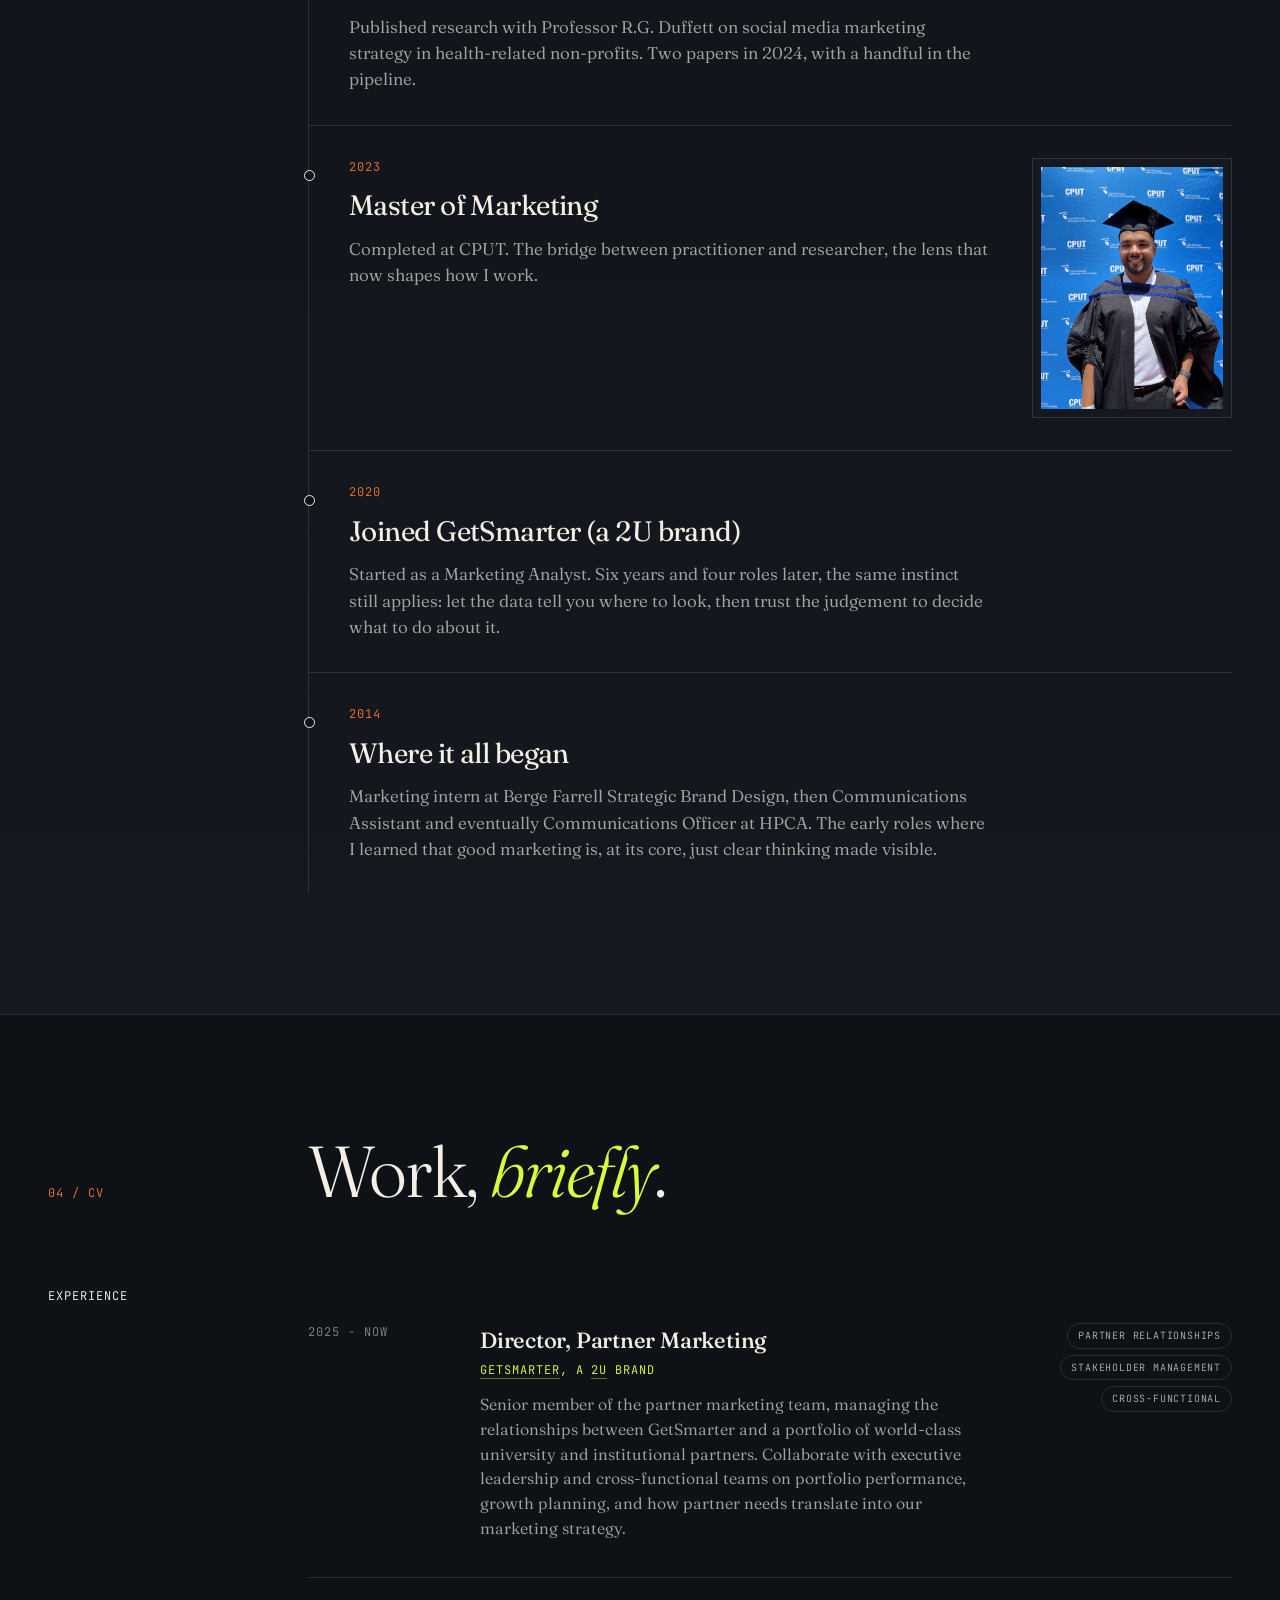
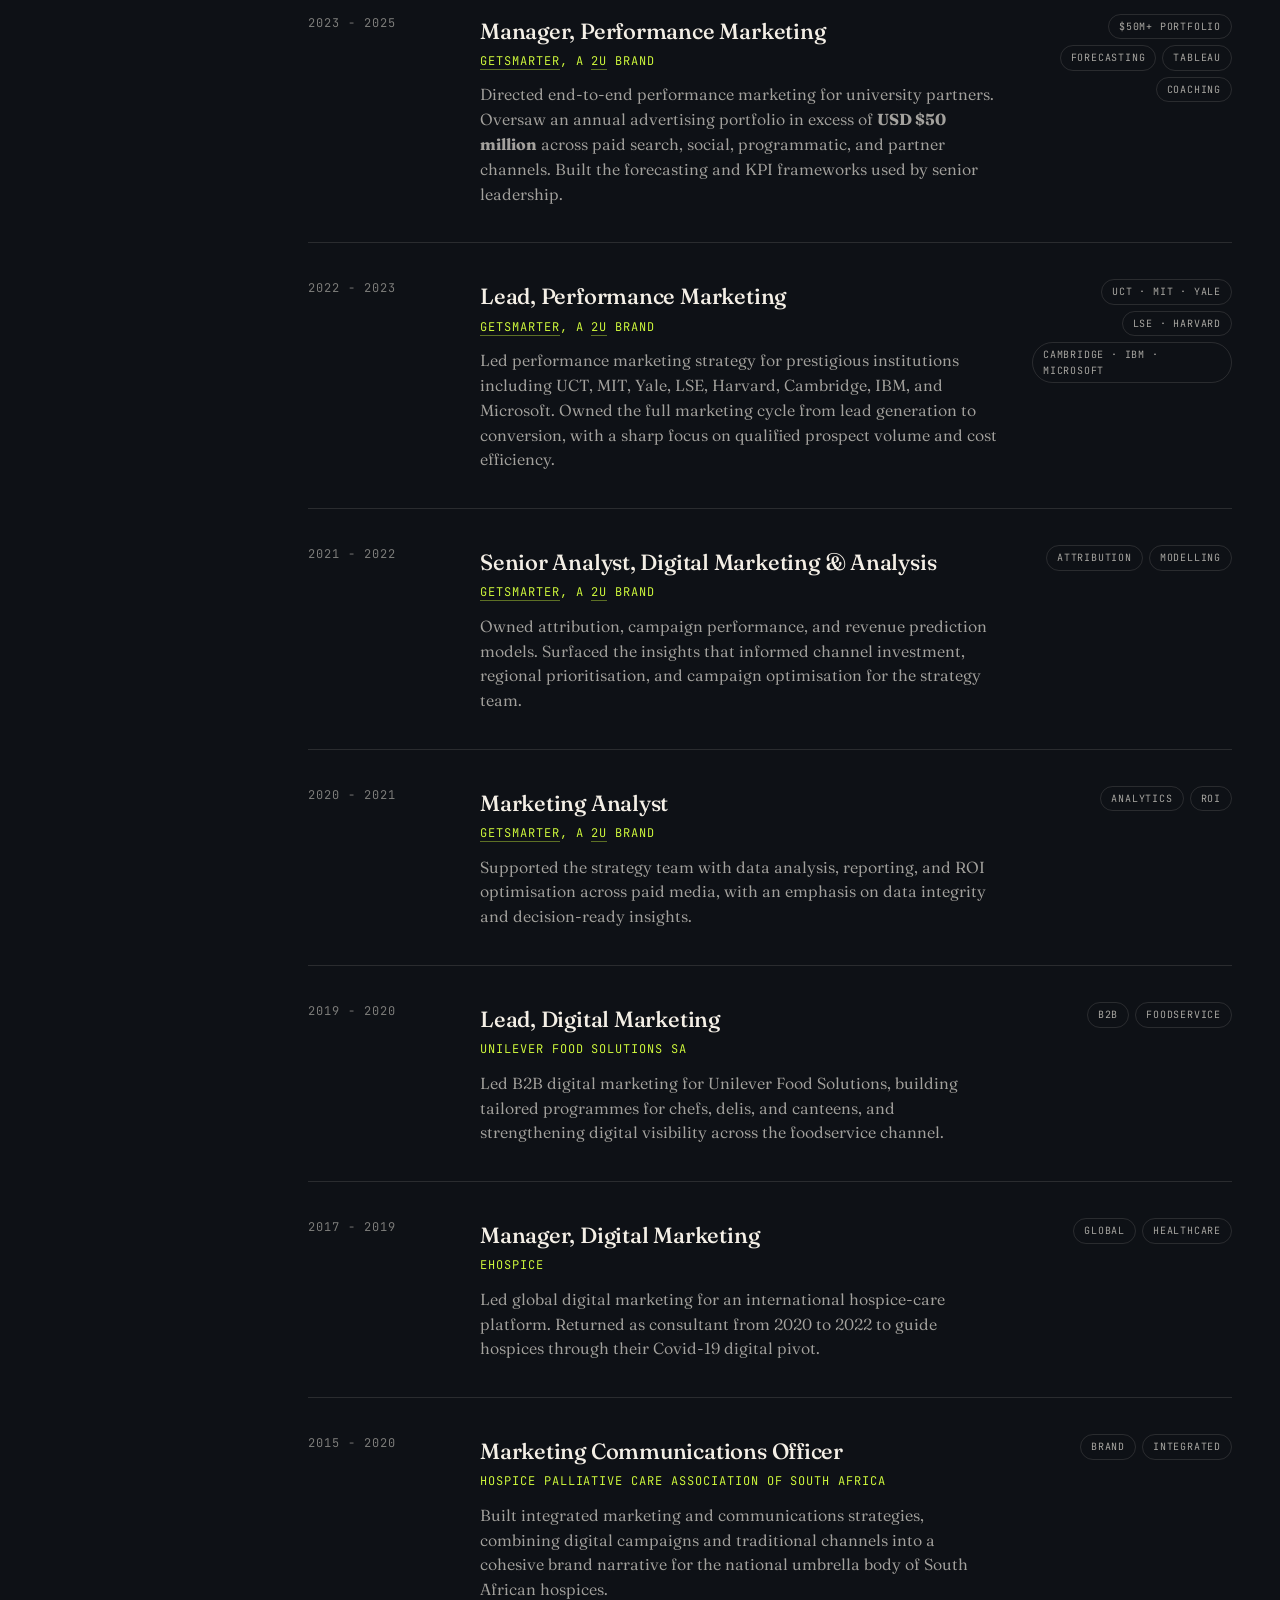
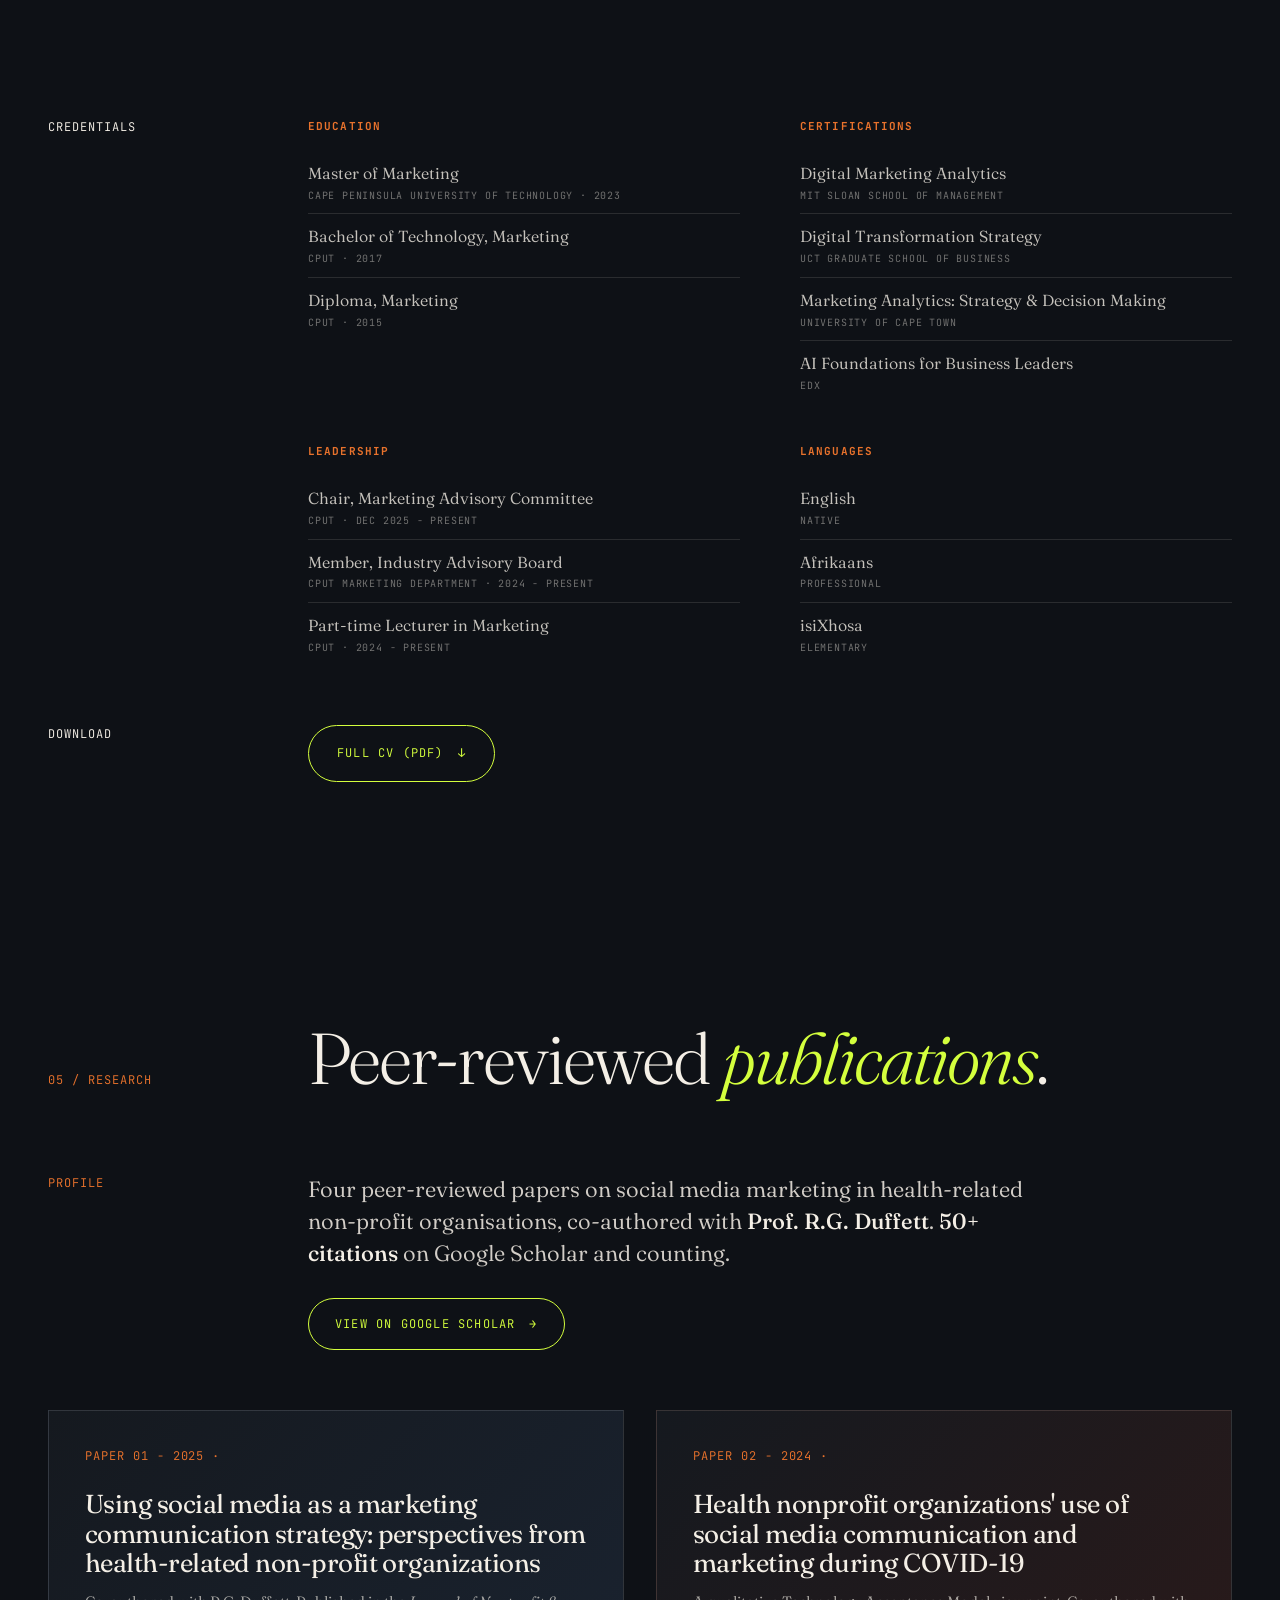
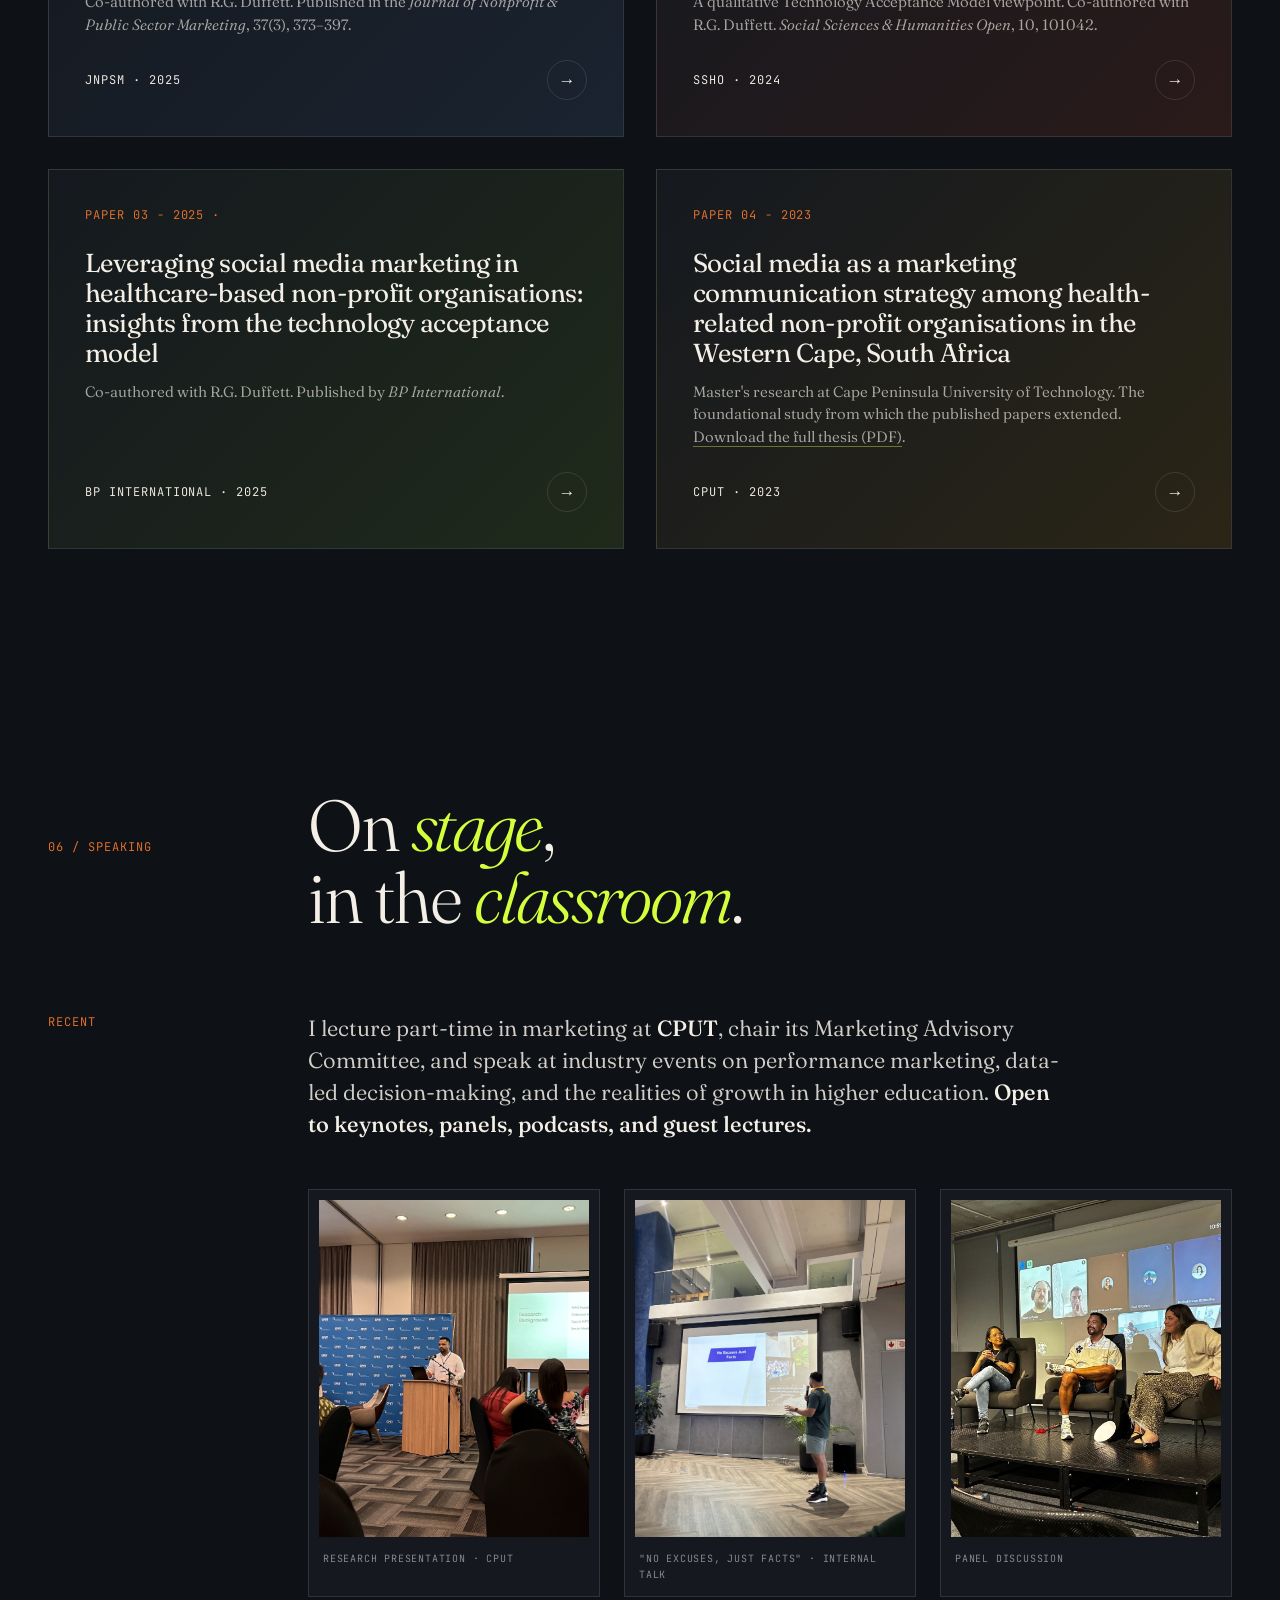
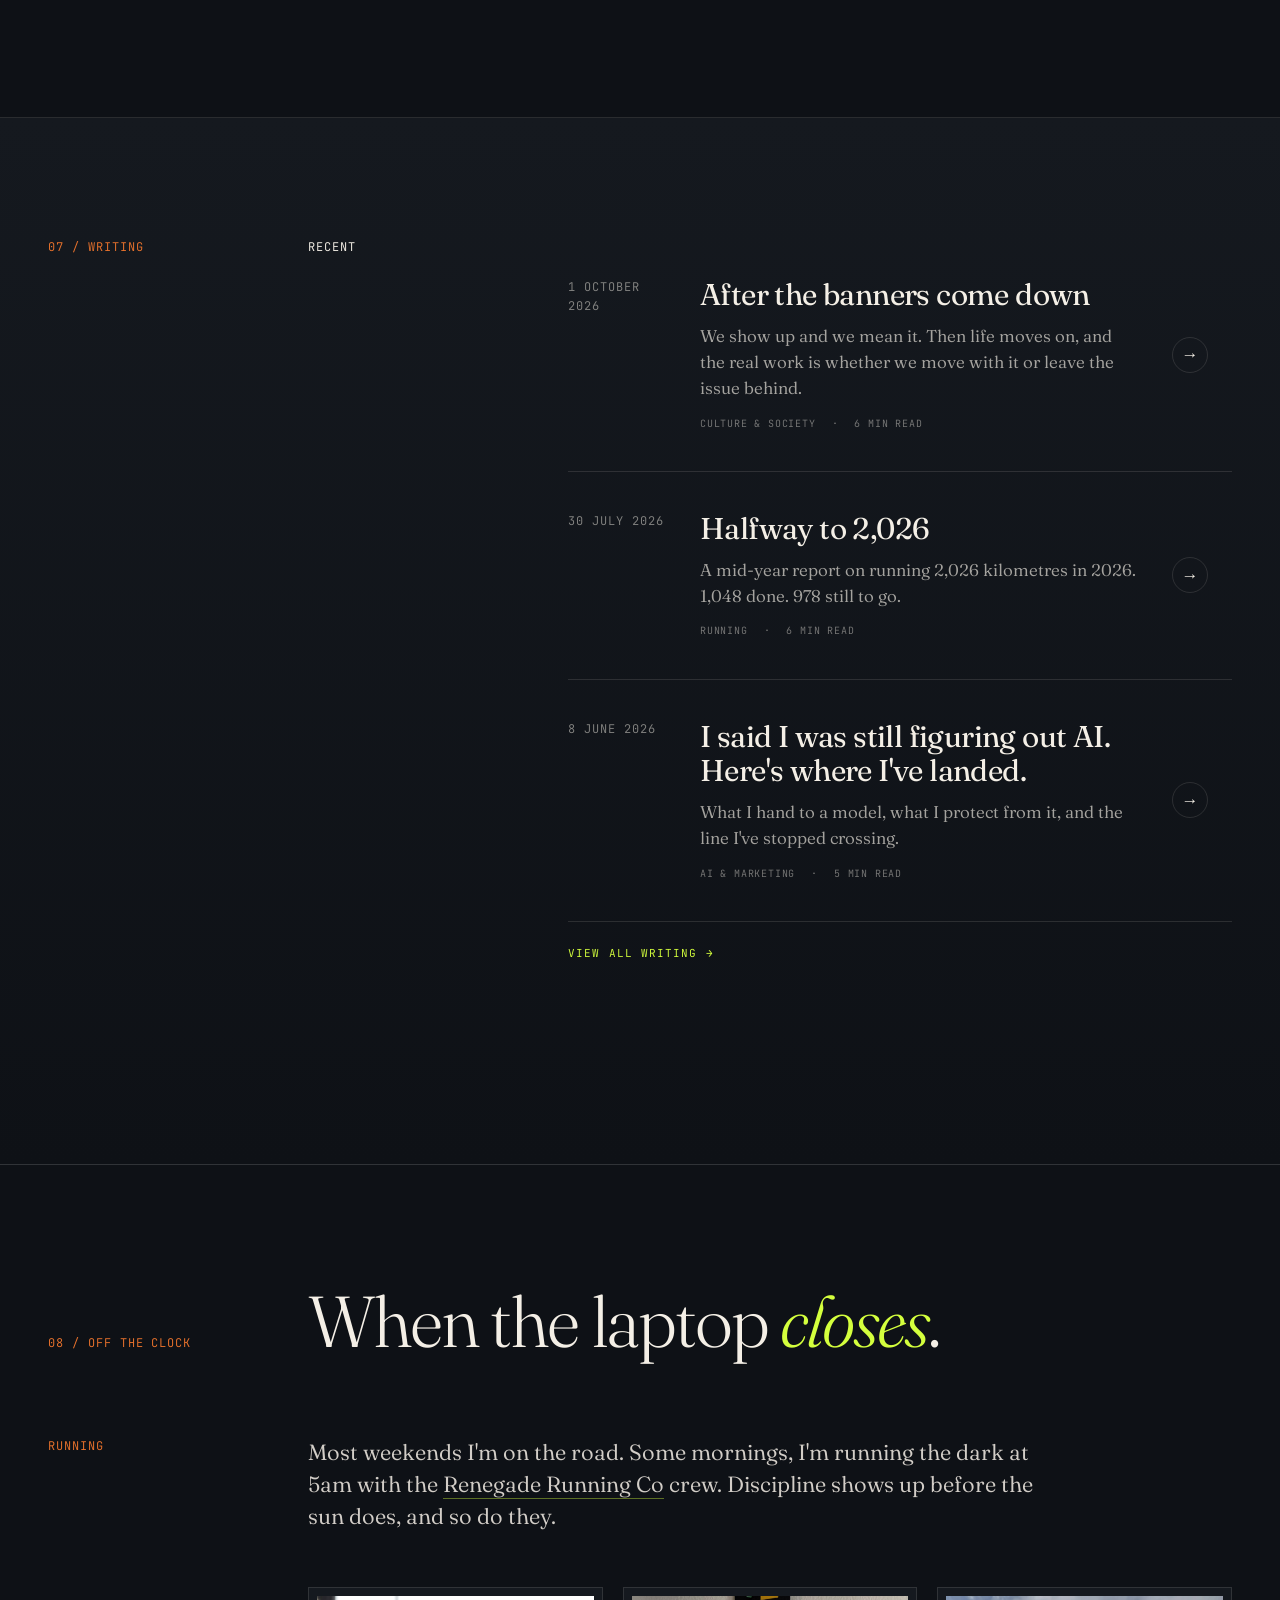
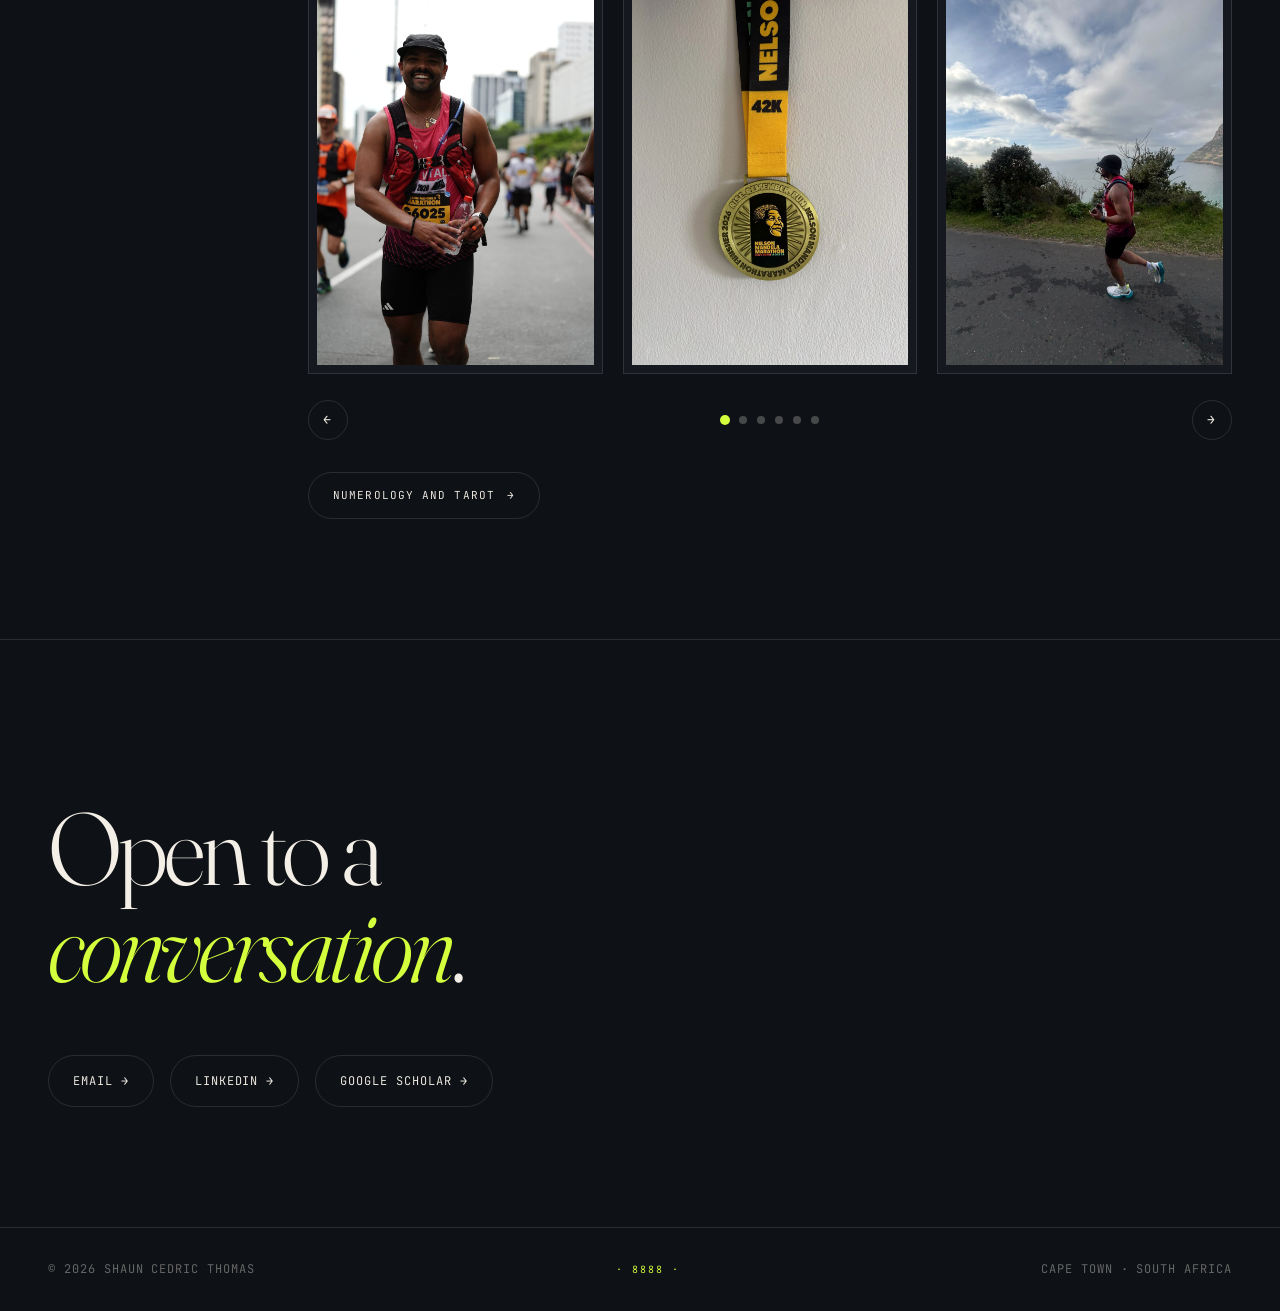
==== commit 7f93119c: "Hero bio breath, and new numerology examples Replace the Cape Town and Amara sample readings with Na" ====
--- a/index.html
+++ b/index.html
@@ -59,7 +59,7 @@
          <div class="hero-left">
         <div class="badge mono">South Africa · 2026</div>
         <h1><span itemprop="name">Shaun Cedric<br/>Thomas<em>.</em></span></h1>
-        <p class="hero-tag"><strong>Director of Partner Marketing at <a href="https://getsmarter.com" target="_blank" rel="noopener" class="brand-link">GetSmarter</a>, a <a href="https://2u.com" target="_blank" rel="noopener" class="brand-link">2U</a> brand.</strong> I lecture in marketing at CPUT on the side, and I run: three marathons and one ultra so far, plus 5am runs with <a href="https://instagram.com/renegade_running_co/" target="_blank" rel="noopener" class="brand-link">Renegade Run Crew</a>.</p>
+        <p class="hero-tag"><strong>Director of Partner Marketing at <a href="https://getsmarter.com" target="_blank" rel="noopener" class="brand-link">GetSmarter</a>, a <a href="https://2u.com" target="_blank" rel="noopener" class="brand-link">2U</a> brand.</strong> I lecture in marketing at CPUT on the side, and I run. Three marathons and one ultra so far, and 5am runs with <a href="https://instagram.com/renegade_running_co/" target="_blank" rel="noopener" class="brand-link">Renegade Run Crew</a>.</p>
         <div class="hero-stats">
           <a class="stat" href="https://linkedin.com/in/shaun-cedric-thomas1111" target="_blank" rel="noopener me" aria-label="LinkedIn profile, 10 or more years in marketing"><div class="num">10+</div><div class="lbl">Years in Marketing</div></a>
           <a class="stat" href="https://scholar.google.com/citations?user=SinO620AAAAJ" target="_blank" rel="noopener" aria-label="Google Scholar profile, 50 or more citations"><div class="num">50+</div><div class="lbl">Scholar Citations</div></a>
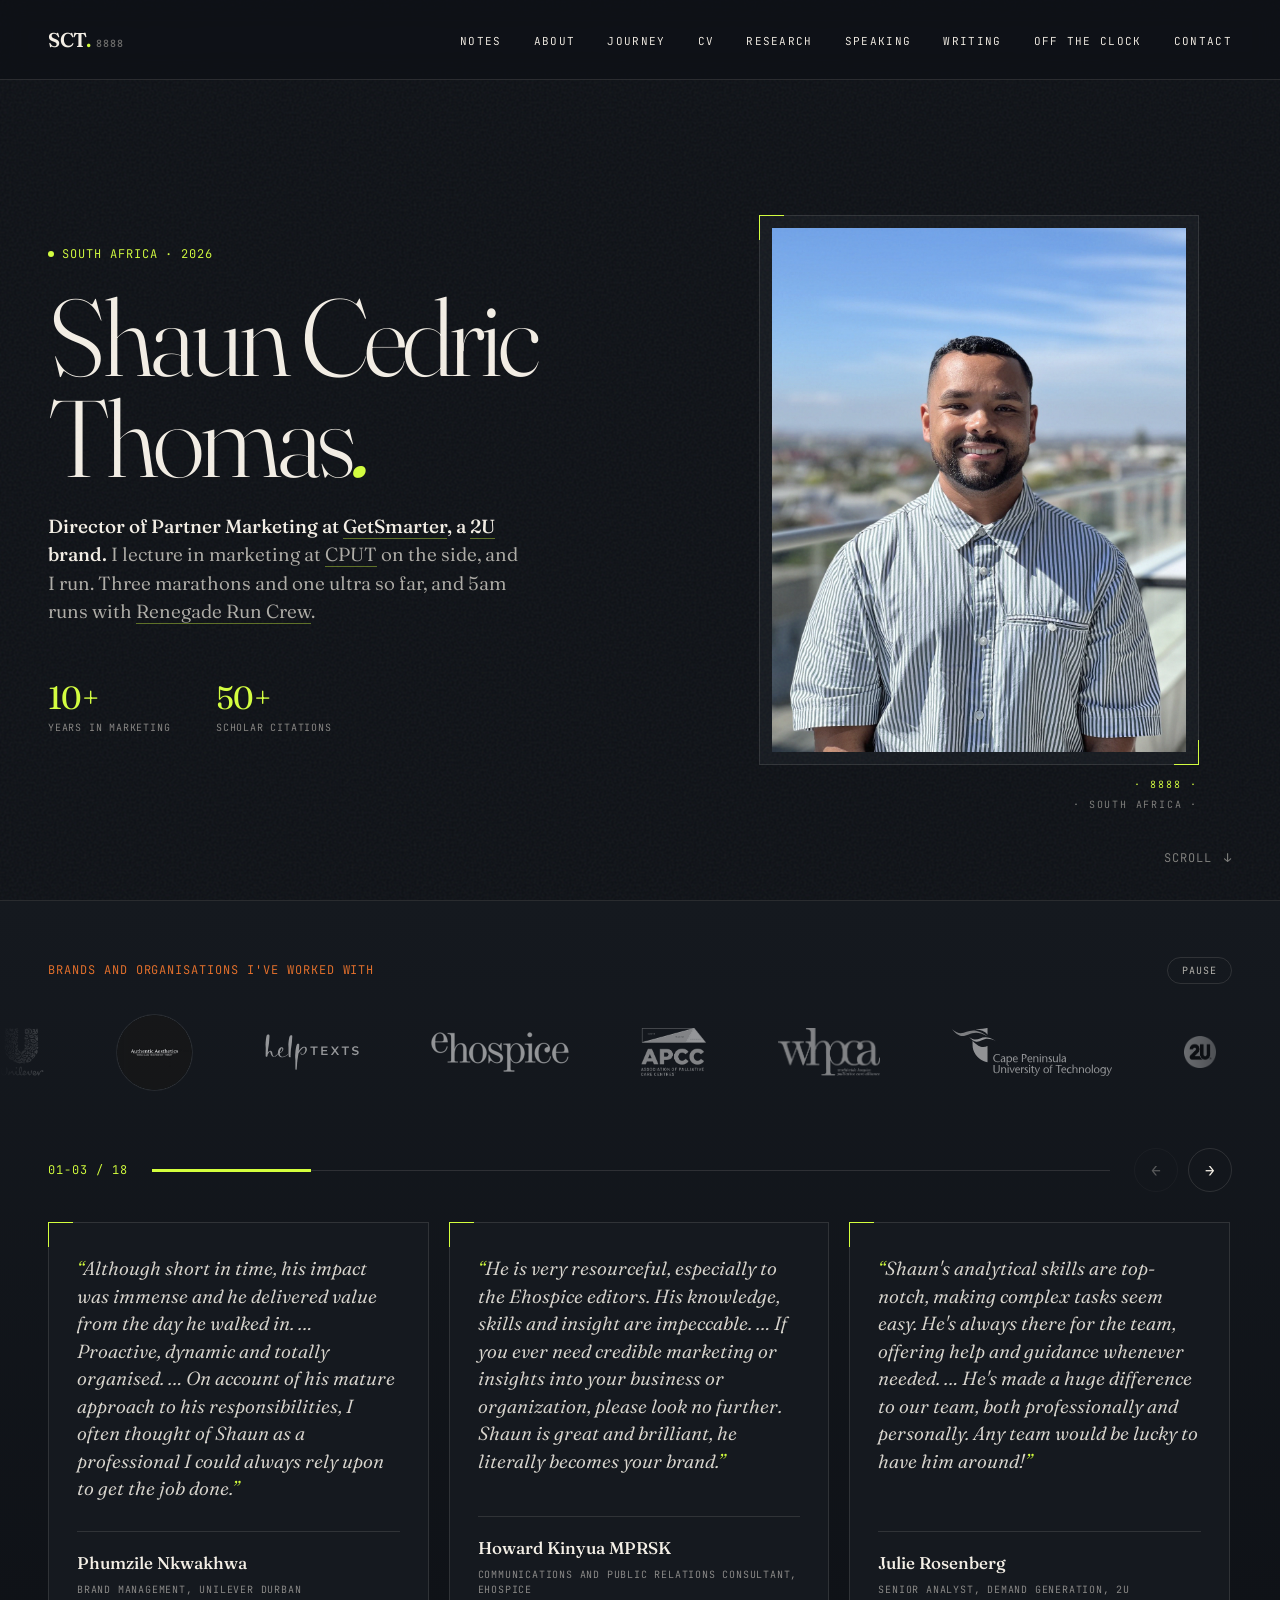
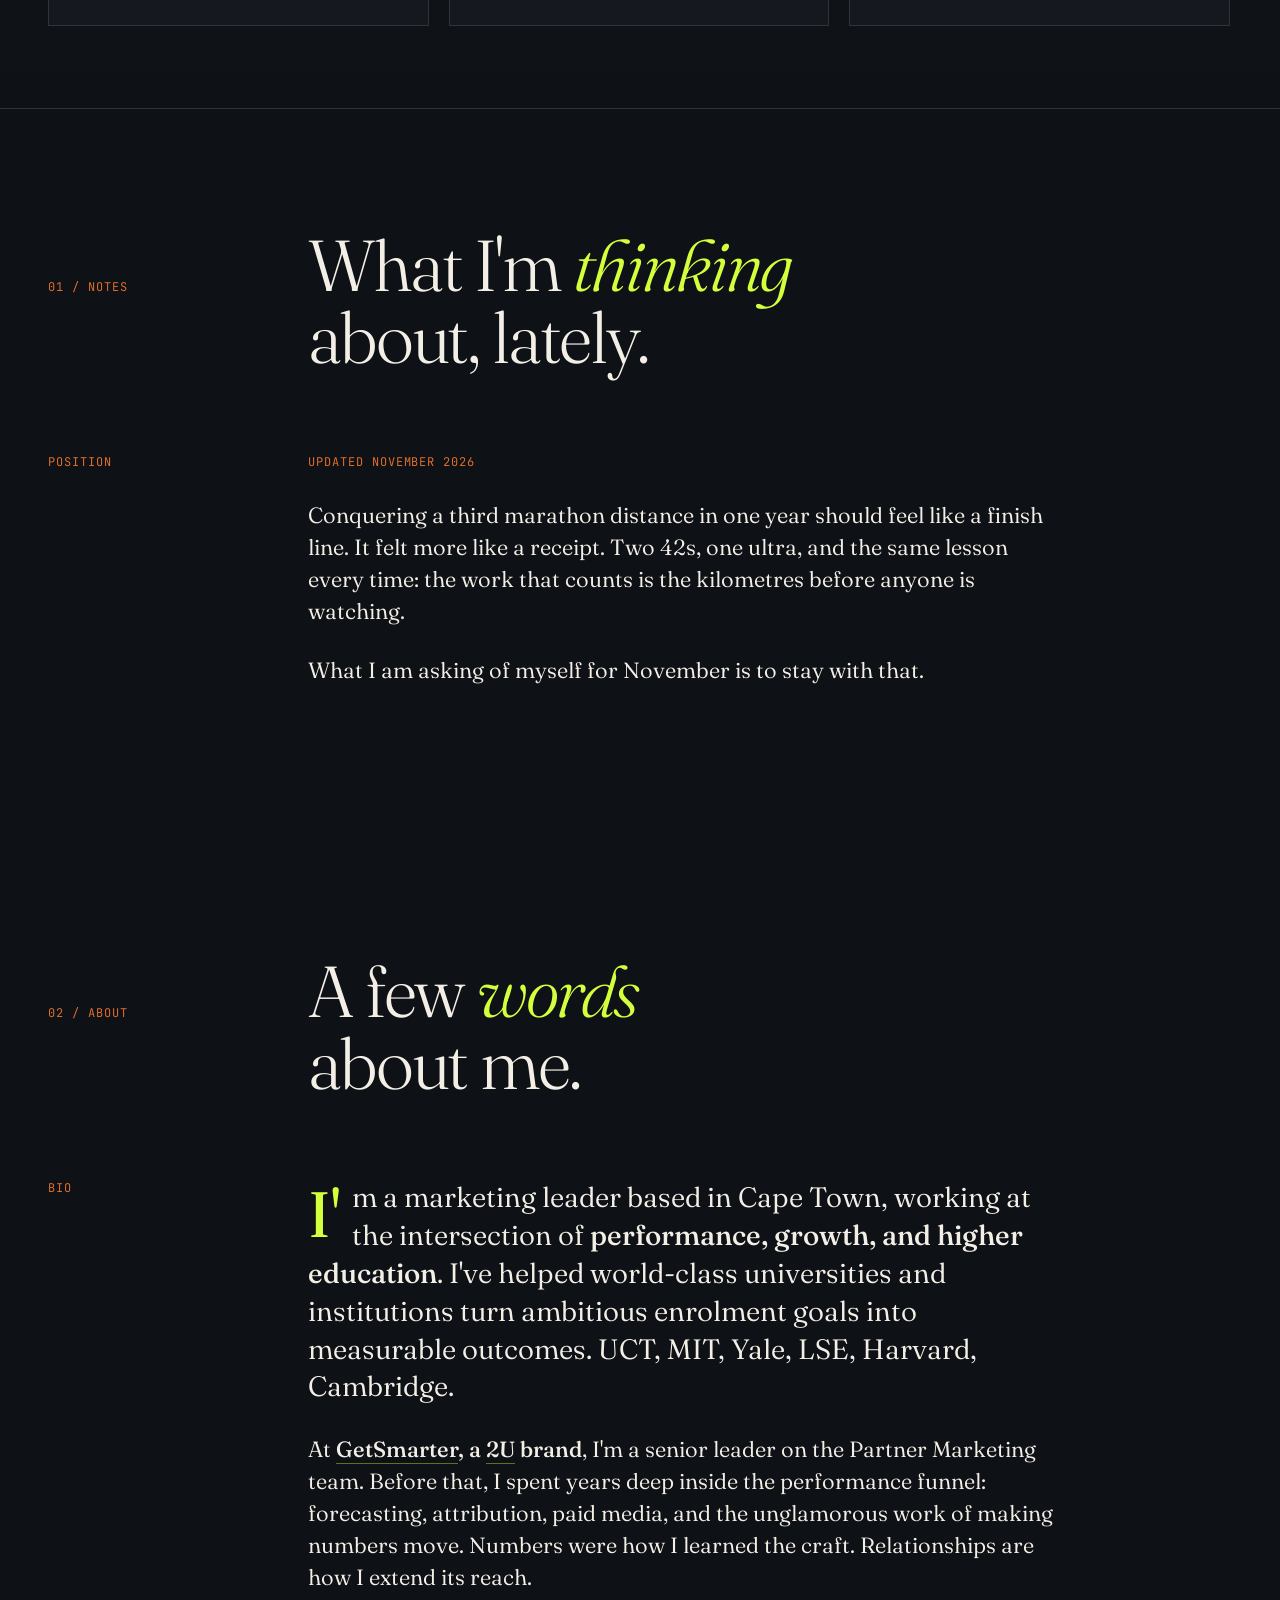
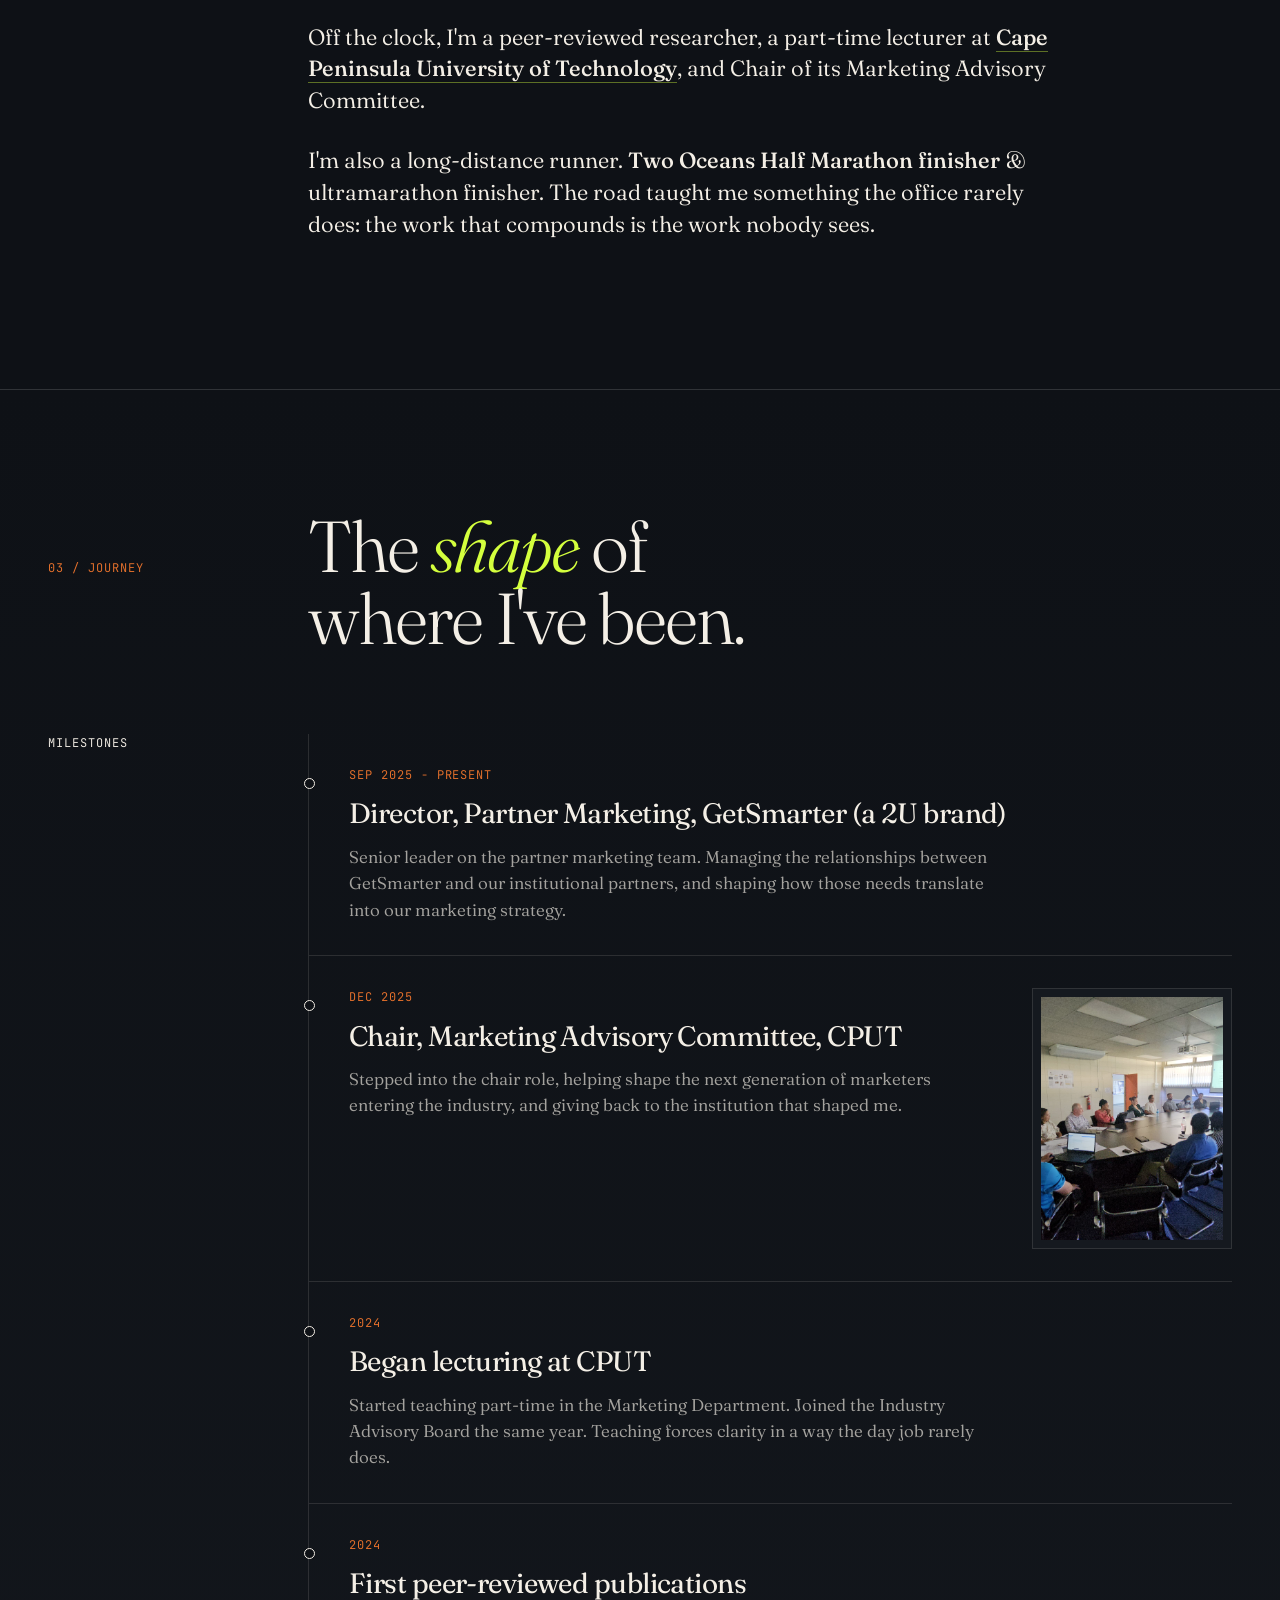
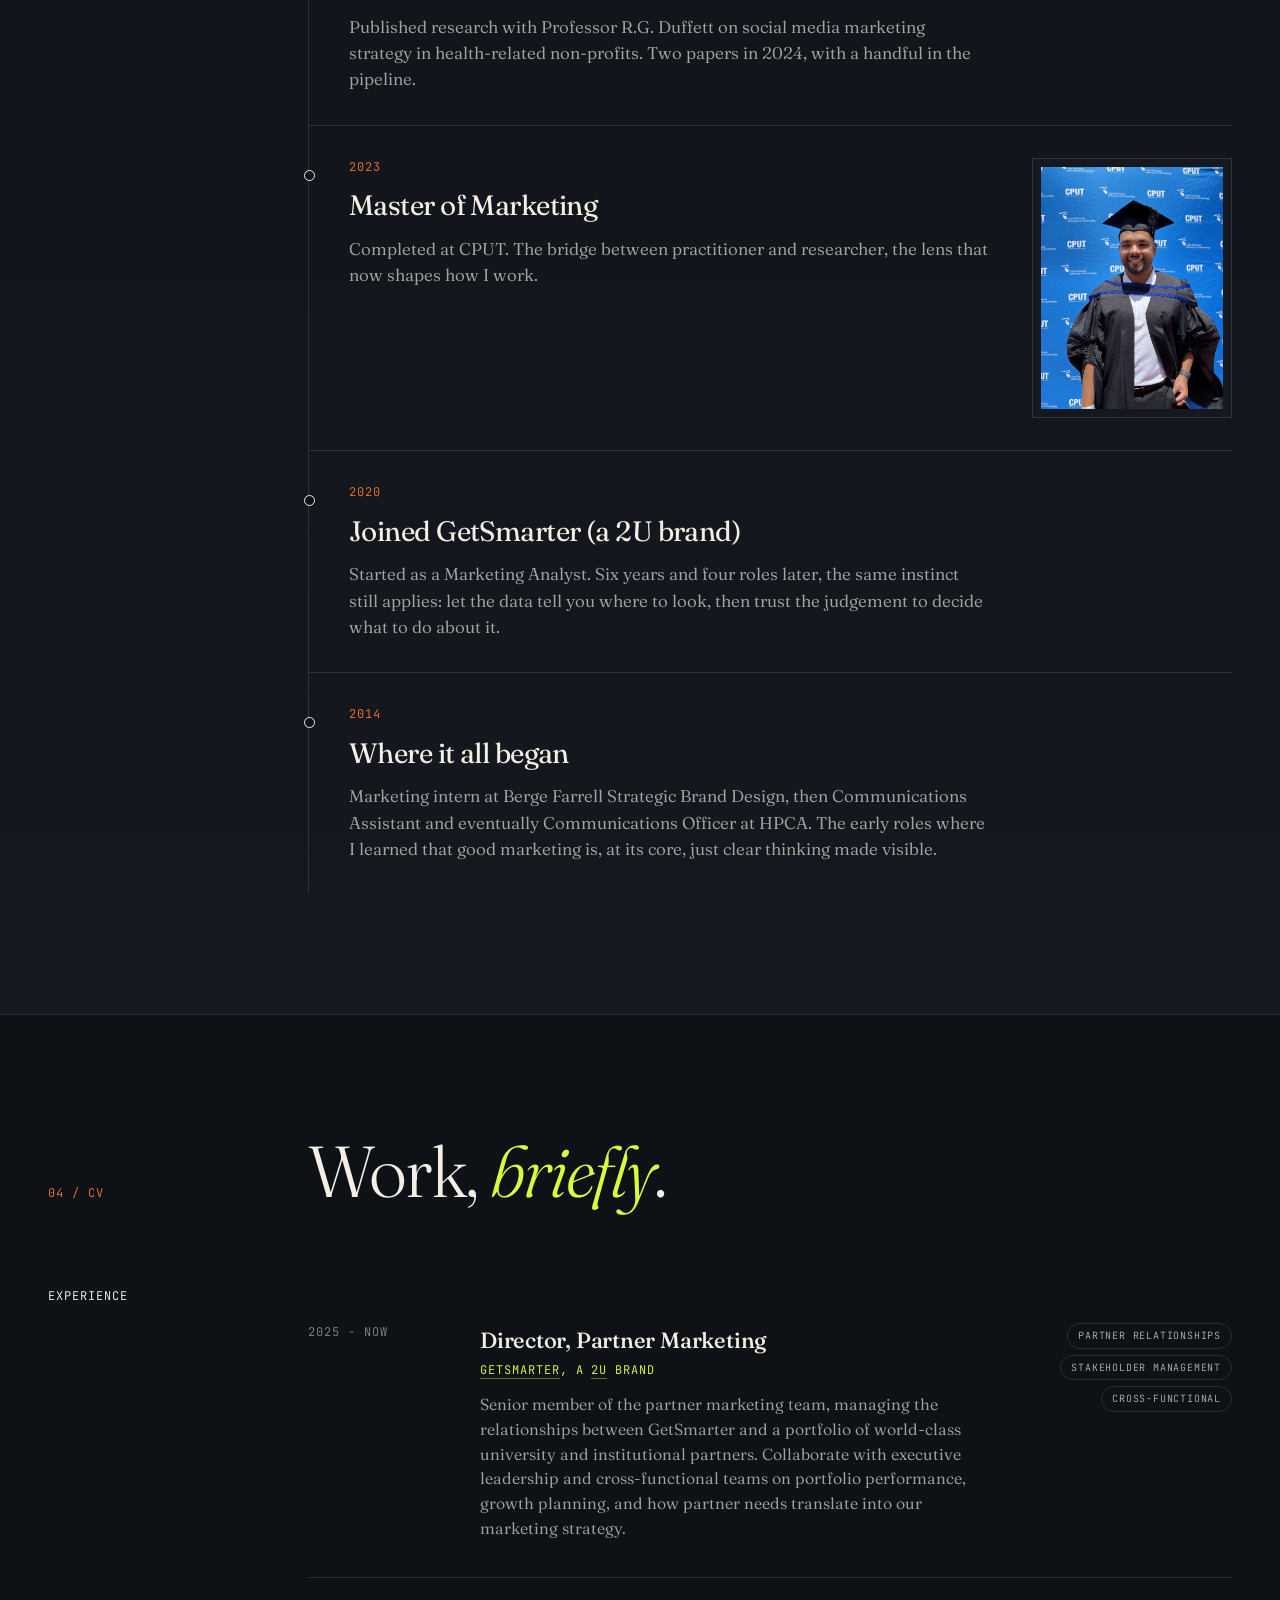
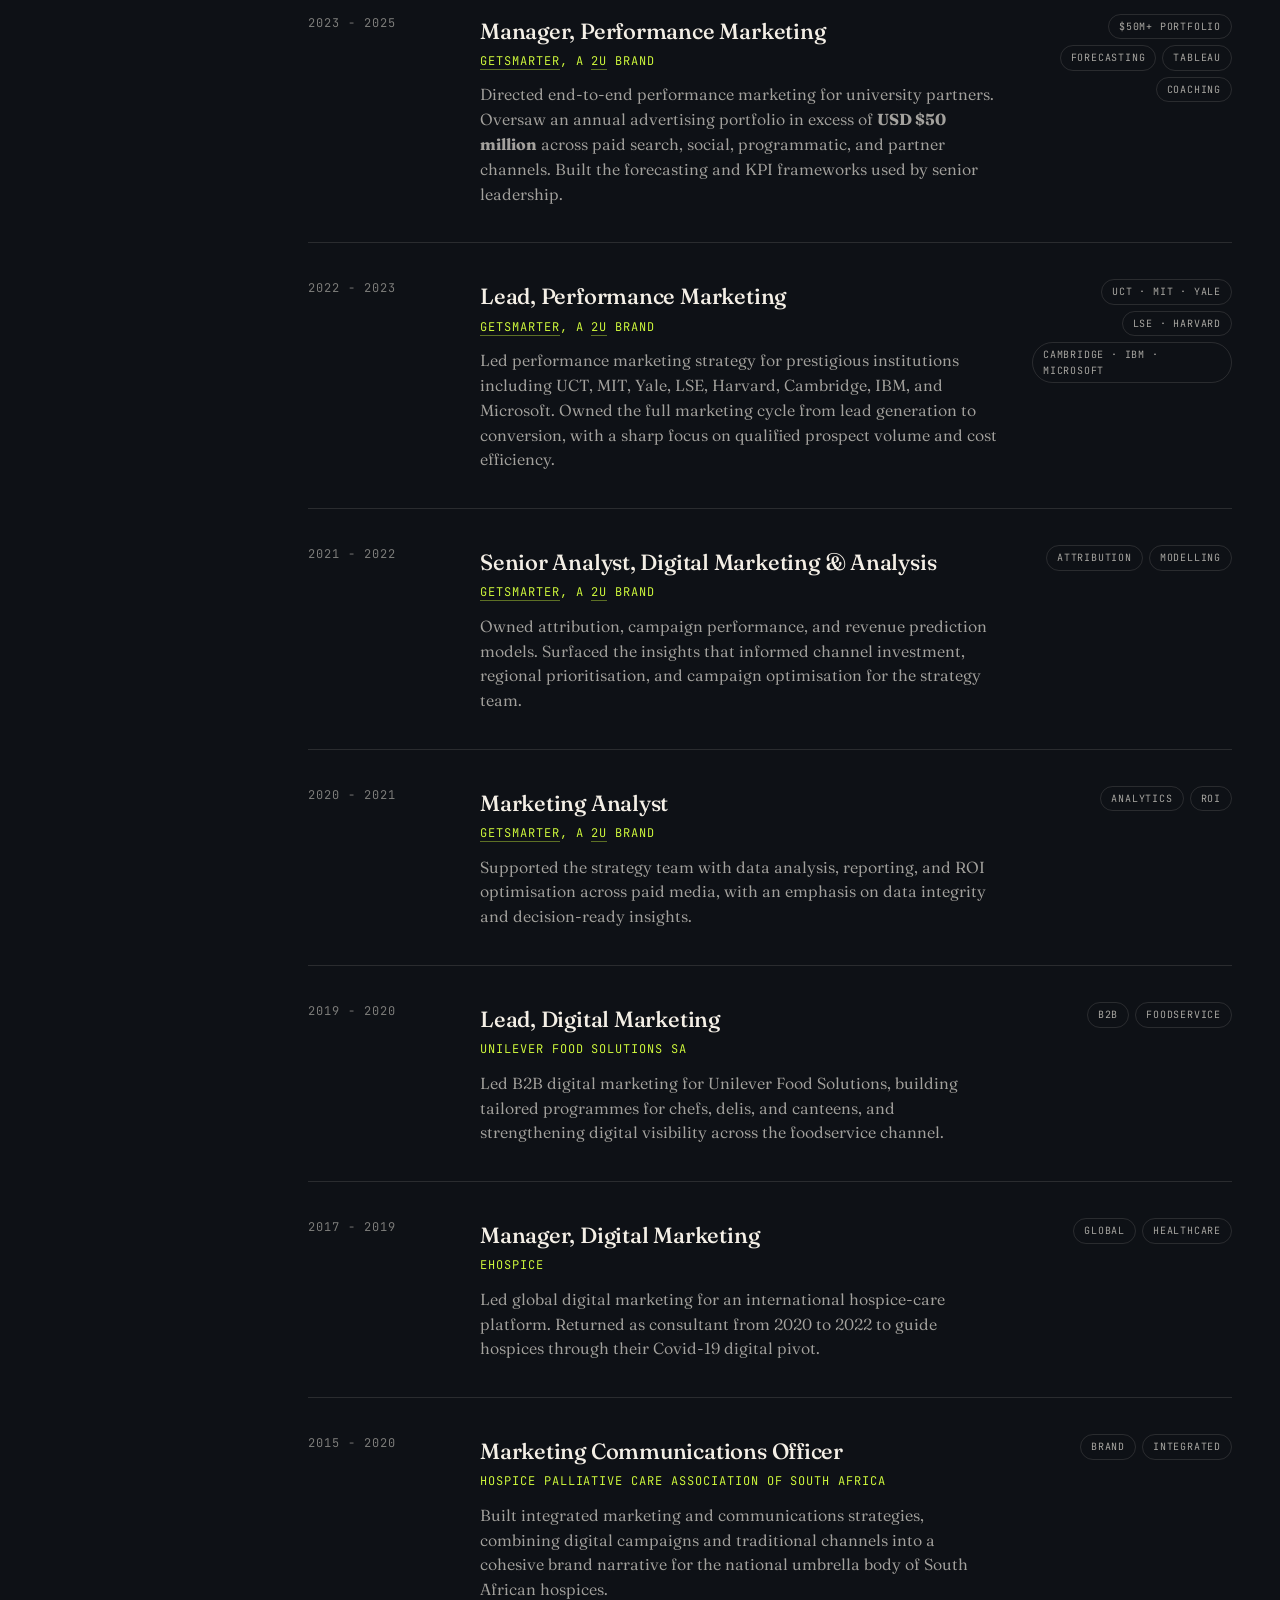
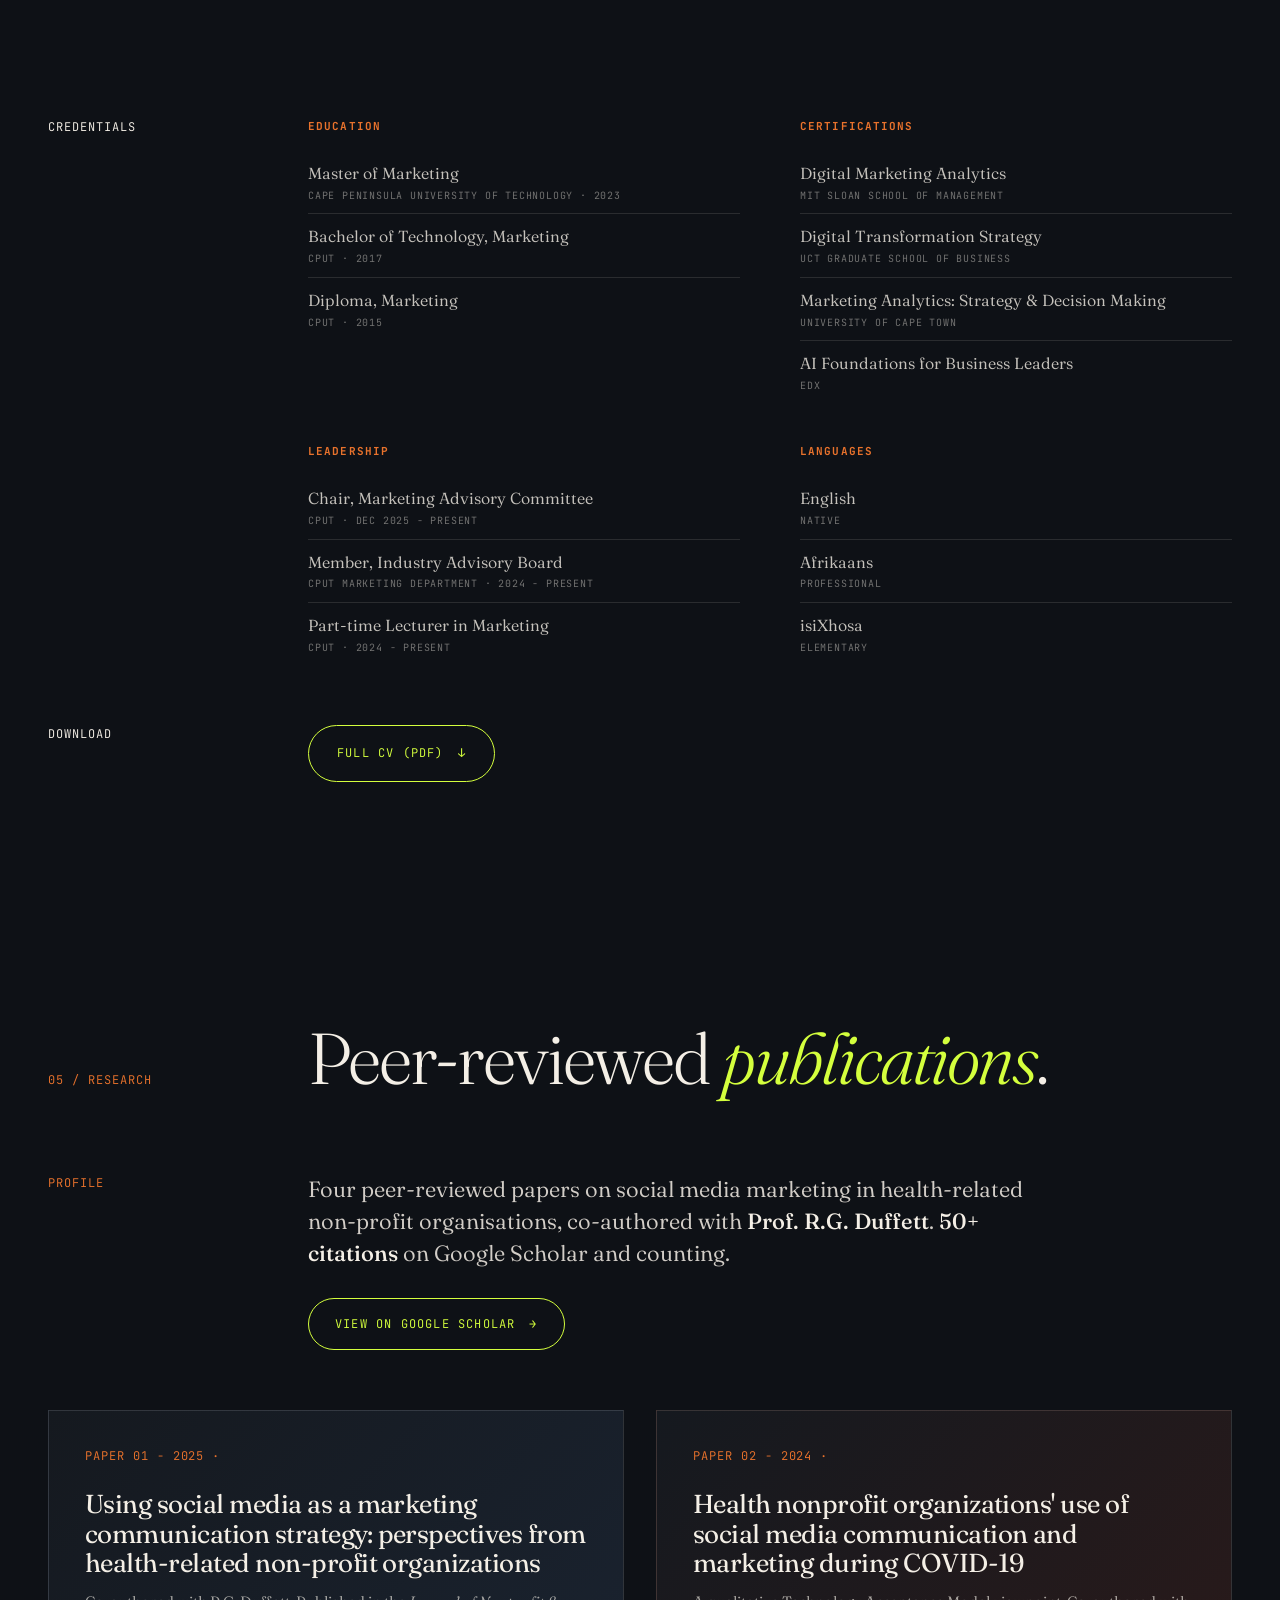
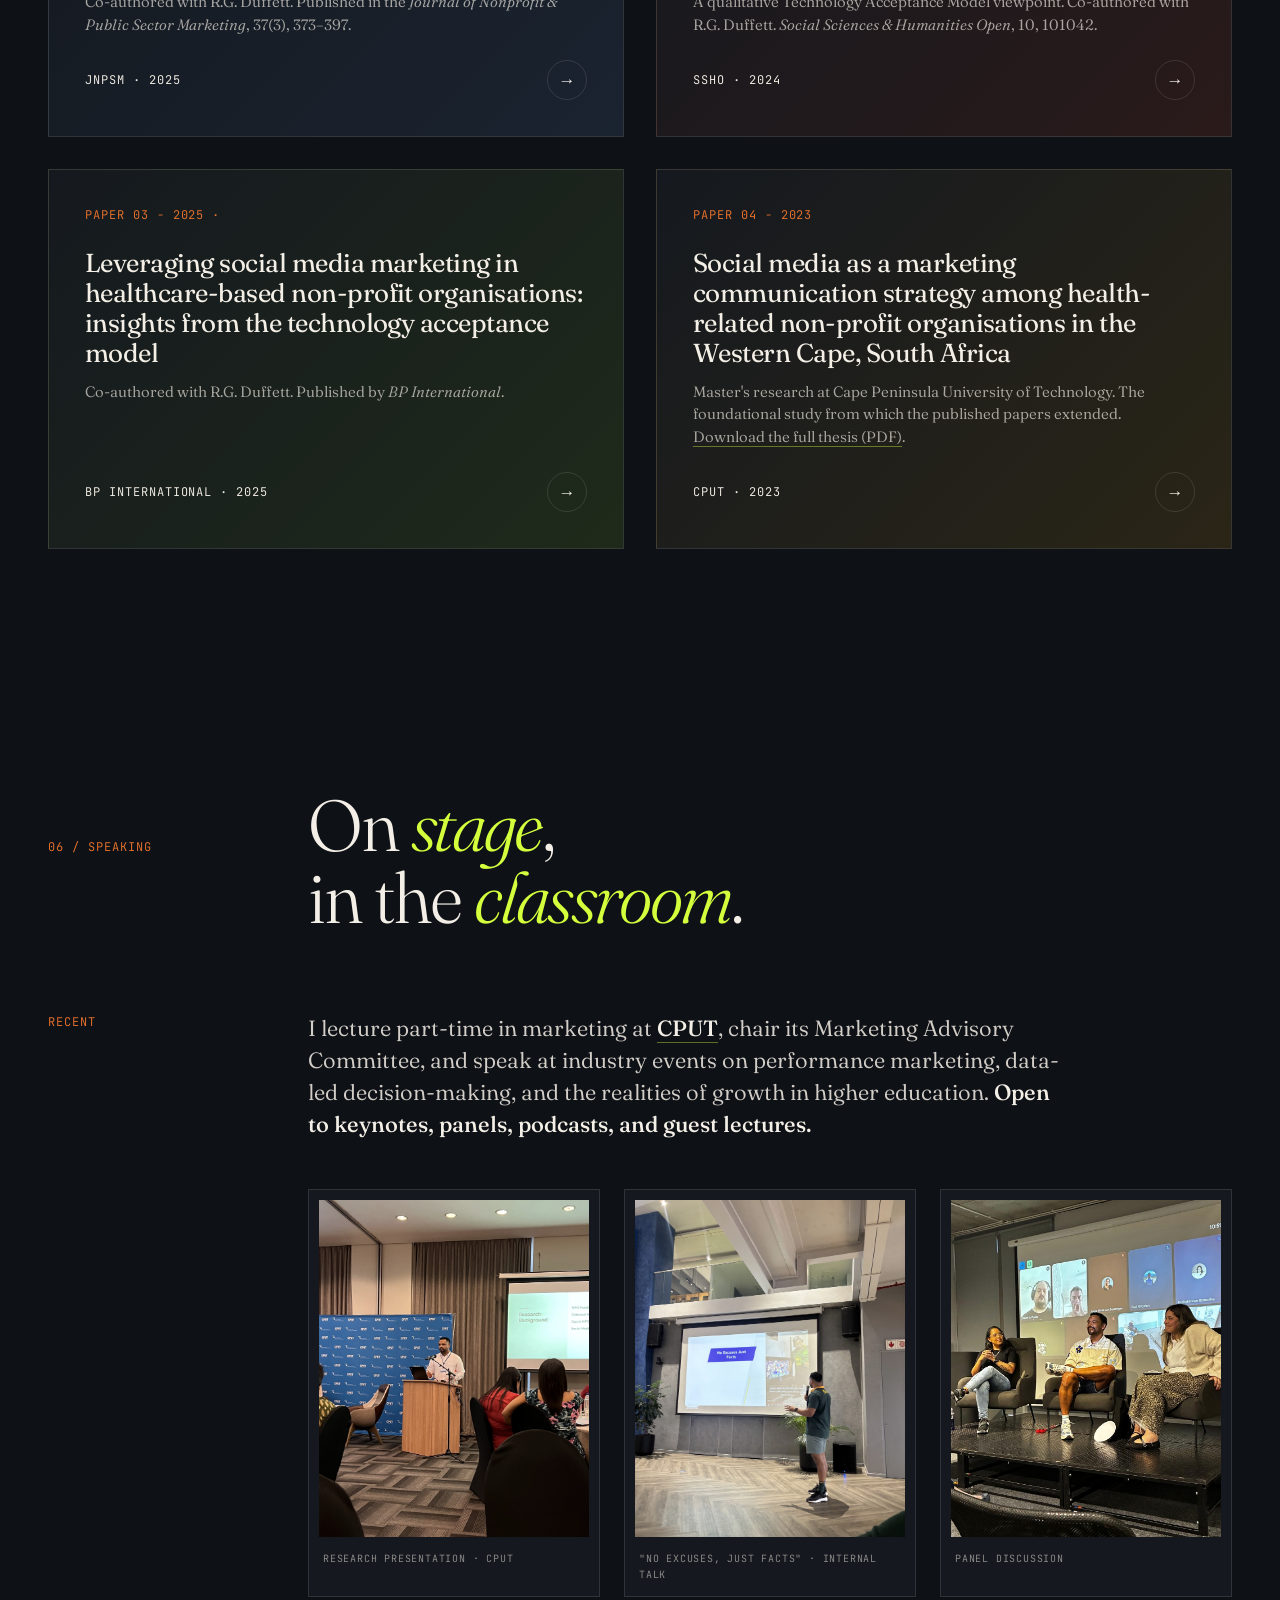
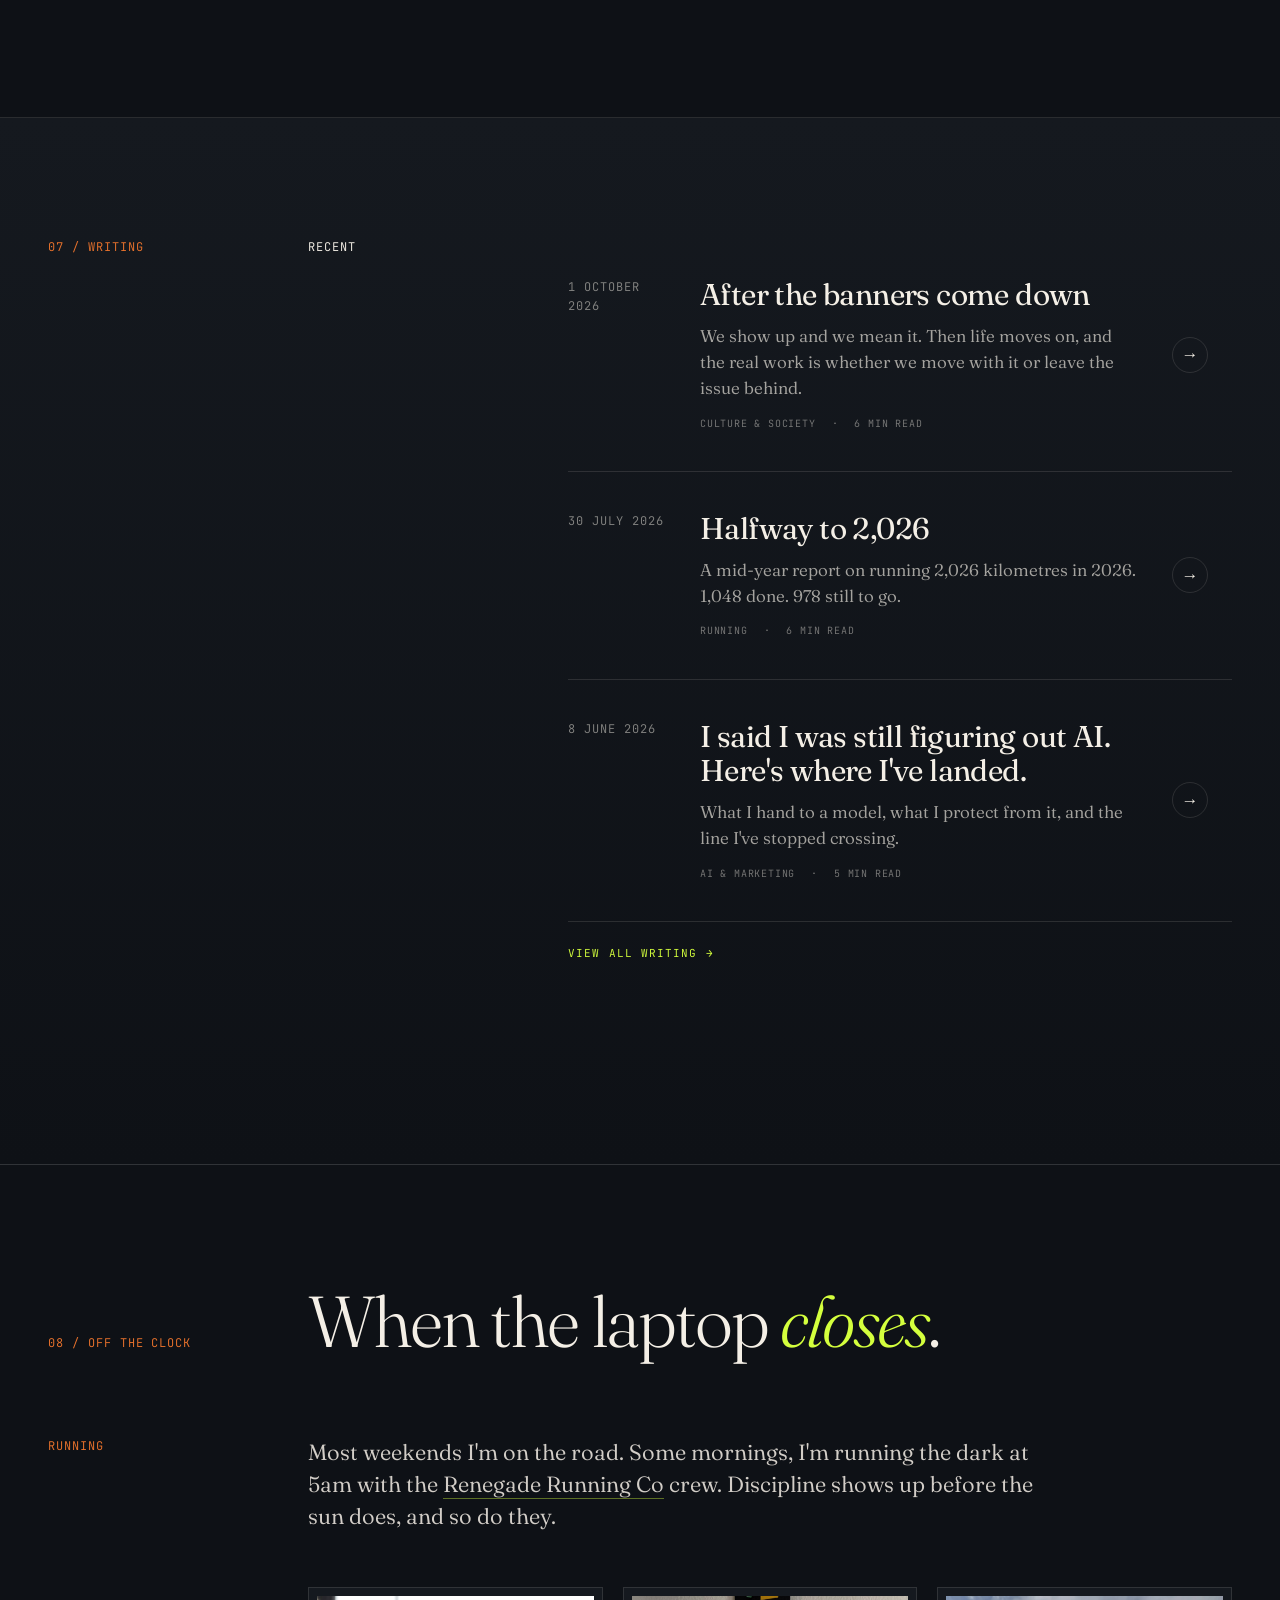
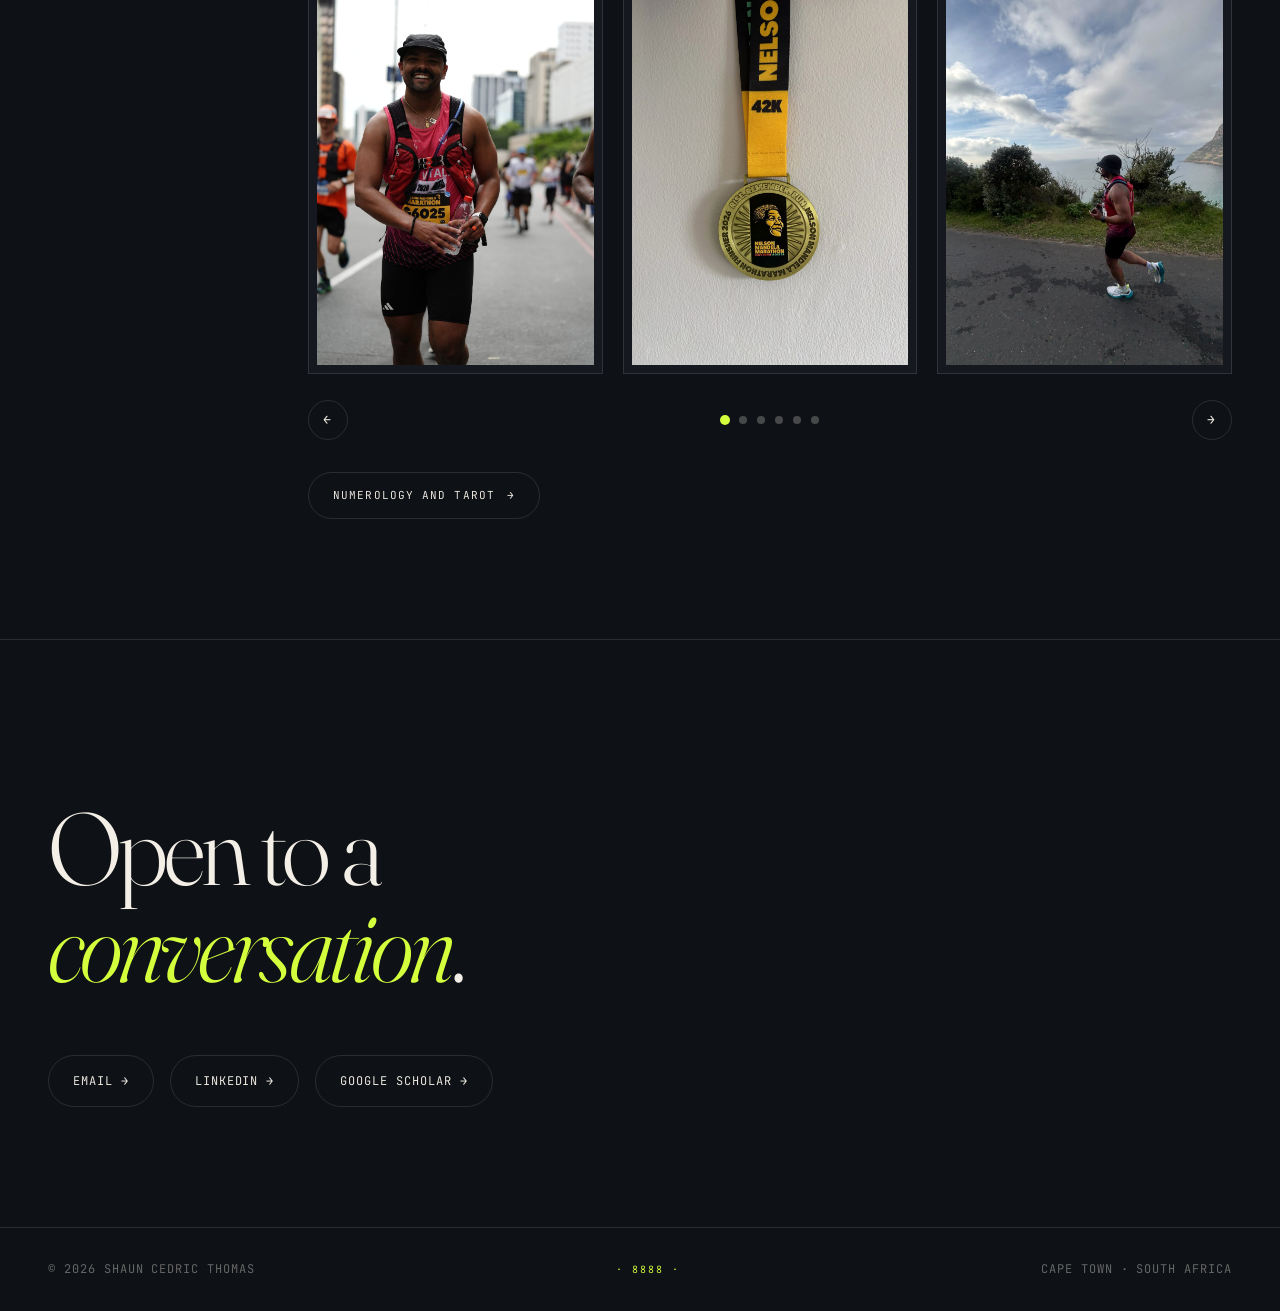
==== commit 2ce2b587: "Link CPUT mentions to the official university site" ====
--- a/index.html
+++ b/index.html
@@ -59,7 +59,7 @@
          <div class="hero-left">
         <div class="badge mono">South Africa · 2026</div>
         <h1><span itemprop="name">Shaun Cedric<br/>Thomas<em>.</em></span></h1>
-        <p class="hero-tag"><strong>Director of Partner Marketing at <a href="https://getsmarter.com" target="_blank" rel="noopener" class="brand-link">GetSmarter</a>, a <a href="https://2u.com" target="_blank" rel="noopener" class="brand-link">2U</a> brand.</strong> I lecture in marketing at CPUT on the side, and I run. Three marathons and one ultra so far, and 5am runs with <a href="https://instagram.com/renegade_running_co/" target="_blank" rel="noopener" class="brand-link">Renegade Run Crew</a>.</p>
+        <p class="hero-tag"><strong>Director of Partner Marketing at <a href="https://getsmarter.com" target="_blank" rel="noopener" class="brand-link">GetSmarter</a>, a <a href="https://2u.com" target="_blank" rel="noopener" class="brand-link">2U</a> brand.</strong> I lecture in marketing at <a href="https://www.cput.ac.za" target="_blank" rel="noopener" class="brand-link">CPUT</a> on the side, and I run. Three marathons and one ultra so far, and 5am runs with <a href="https://instagram.com/renegade_running_co/" target="_blank" rel="noopener" class="brand-link">Renegade Run Crew</a>.</p>
         <div class="hero-stats">
           <a class="stat" href="https://linkedin.com/in/shaun-cedric-thomas1111" target="_blank" rel="noopener me" aria-label="LinkedIn profile, 10 or more years in marketing"><div class="num">10+</div><div class="lbl">Years in Marketing</div></a>
           <a class="stat" href="https://scholar.google.com/citations?user=SinO620AAAAJ" target="_blank" rel="noopener" aria-label="Google Scholar profile, 50 or more citations"><div class="num">50+</div><div class="lbl">Scholar Citations</div></a>
@@ -225,7 +225,7 @@
     <div class="about-text">
       <p>I'm a marketing leader based in Cape Town, working at the intersection of <strong>performance, growth, and higher education</strong>. I've helped world-class universities and institutions turn ambitious enrolment goals into measurable outcomes. UCT, MIT, Yale, LSE, Harvard, Cambridge. </p>
       <p>At <strong><a href="https://getsmarter.com" target="_blank" rel="noopener" class="brand-link">GetSmarter</a>, a <a href="https://2u.com" target="_blank" rel="noopener" class="brand-link">2U</a> brand</strong>, I'm a senior leader on the Partner Marketing team. Before that, I spent years deep inside the performance funnel: forecasting, attribution, paid media, and the unglamorous work of making numbers move. Numbers were how I learned the craft. Relationships are how I extend its reach.</p>
-      <p>Off the clock, I'm a peer-reviewed researcher, a part-time lecturer at <strong>Cape Peninsula University of Technology</strong>, and Chair of its Marketing Advisory Committee.
+      <p>Off the clock, I'm a peer-reviewed researcher, a part-time lecturer at <strong><a href="https://www.cput.ac.za" target="_blank" rel="noopener" class="brand-link">Cape Peninsula University of Technology</a></strong>, and Chair of its Marketing Advisory Committee.
       <p>I'm also a long-distance runner. <strong>Two Oceans Half Marathon finisher</strong> & ultramarathon finisher. The road taught me something the office rarely does: the work that compounds is the work nobody sees.</p>
     </div>
   </div>
@@ -499,7 +499,7 @@
   <div class="speaking-grid">
     <div class="mono">Recent</div>
     <div class="speaking-content">
-      <p class="speaking-lede">I lecture part-time in marketing at <strong>CPUT</strong>, chair its Marketing Advisory Committee, and speak at industry events on performance marketing, data-led decision-making, and the realities of growth in higher education. <strong>Open to keynotes, panels, podcasts, and guest lectures.</strong></p>
+      <p class="speaking-lede">I lecture part-time in marketing at <strong><a href="https://www.cput.ac.za" target="_blank" rel="noopener" class="brand-link">CPUT</a></strong>, chair its Marketing Advisory Committee, and speak at industry events on performance marketing, data-led decision-making, and the realities of growth in higher education. <strong>Open to keynotes, panels, podcasts, and guest lectures.</strong></p>
       <div class="speaking-photos">
         <figure class="speaking-photo">
           <img src="images/cput-presentation.jpg" alt="Shaun Cedric Thomas presenting research at a CPUT marketing conference in Cape Town" />
